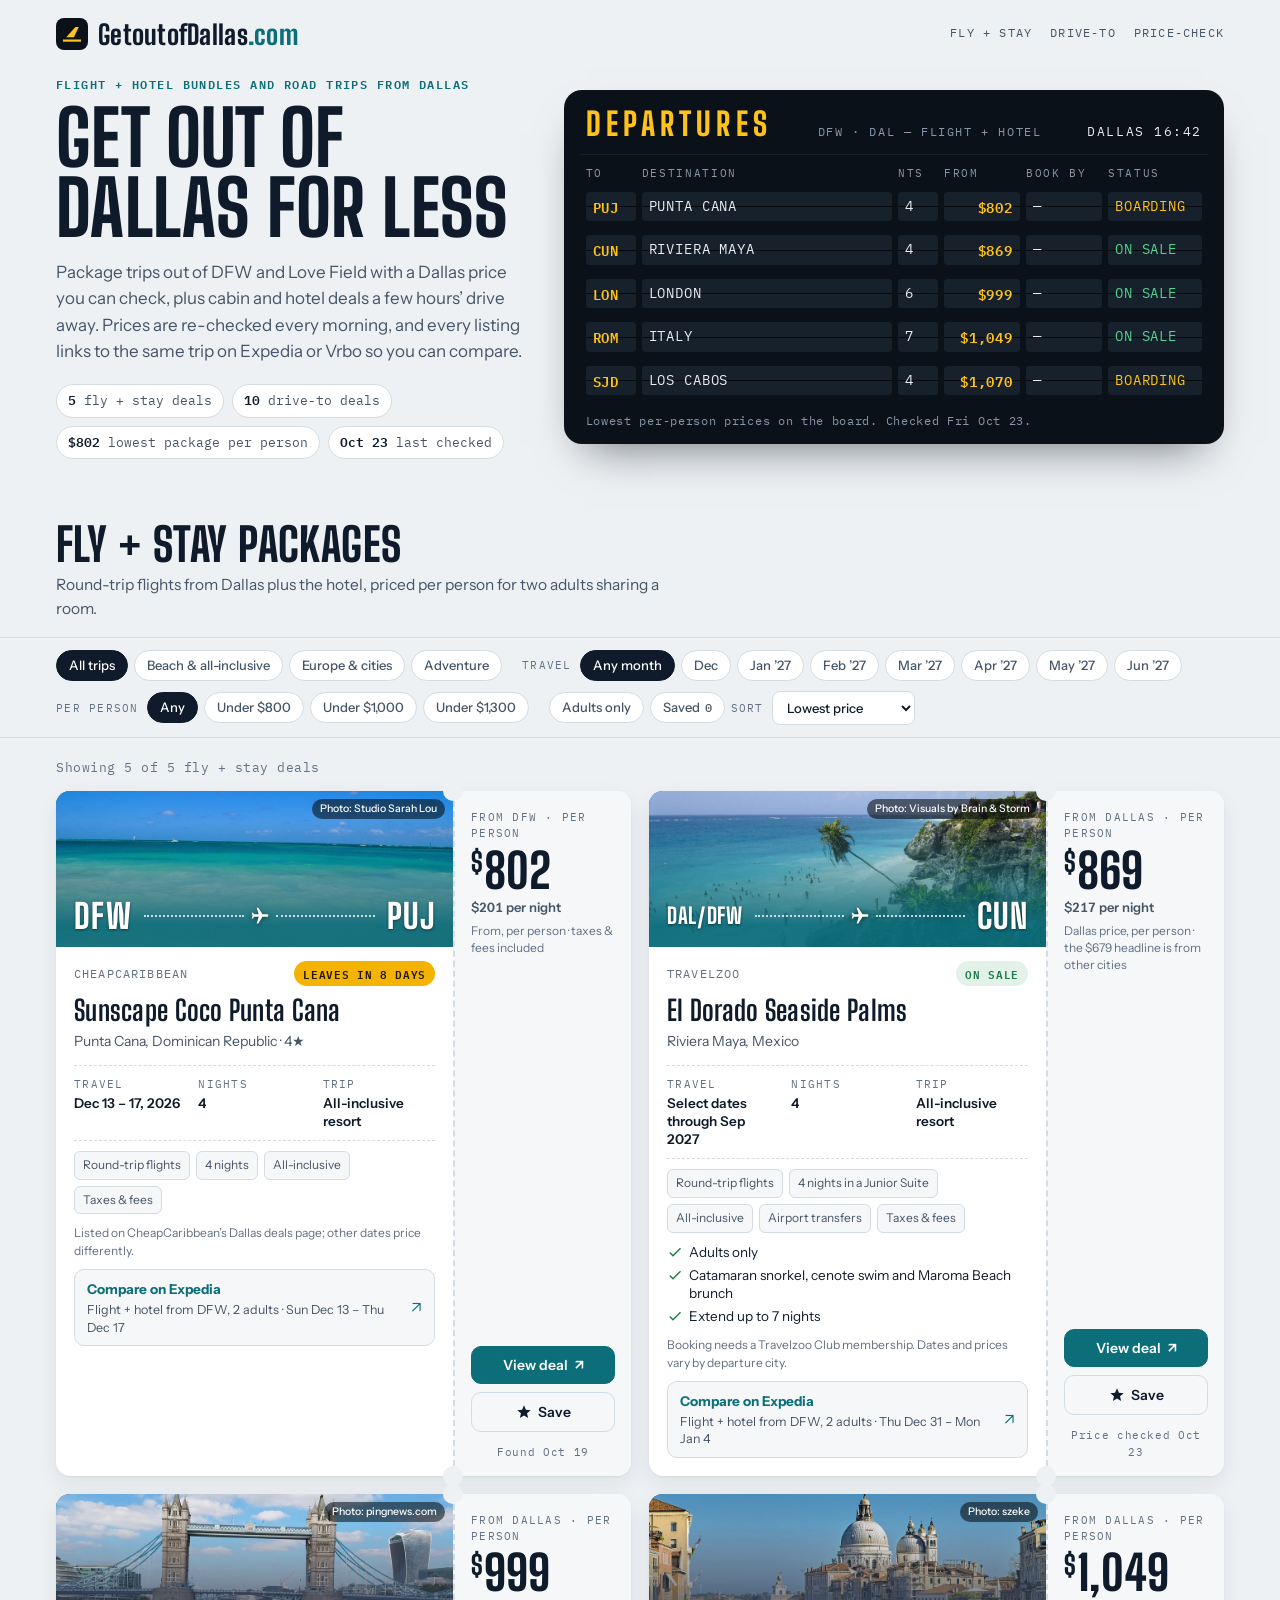
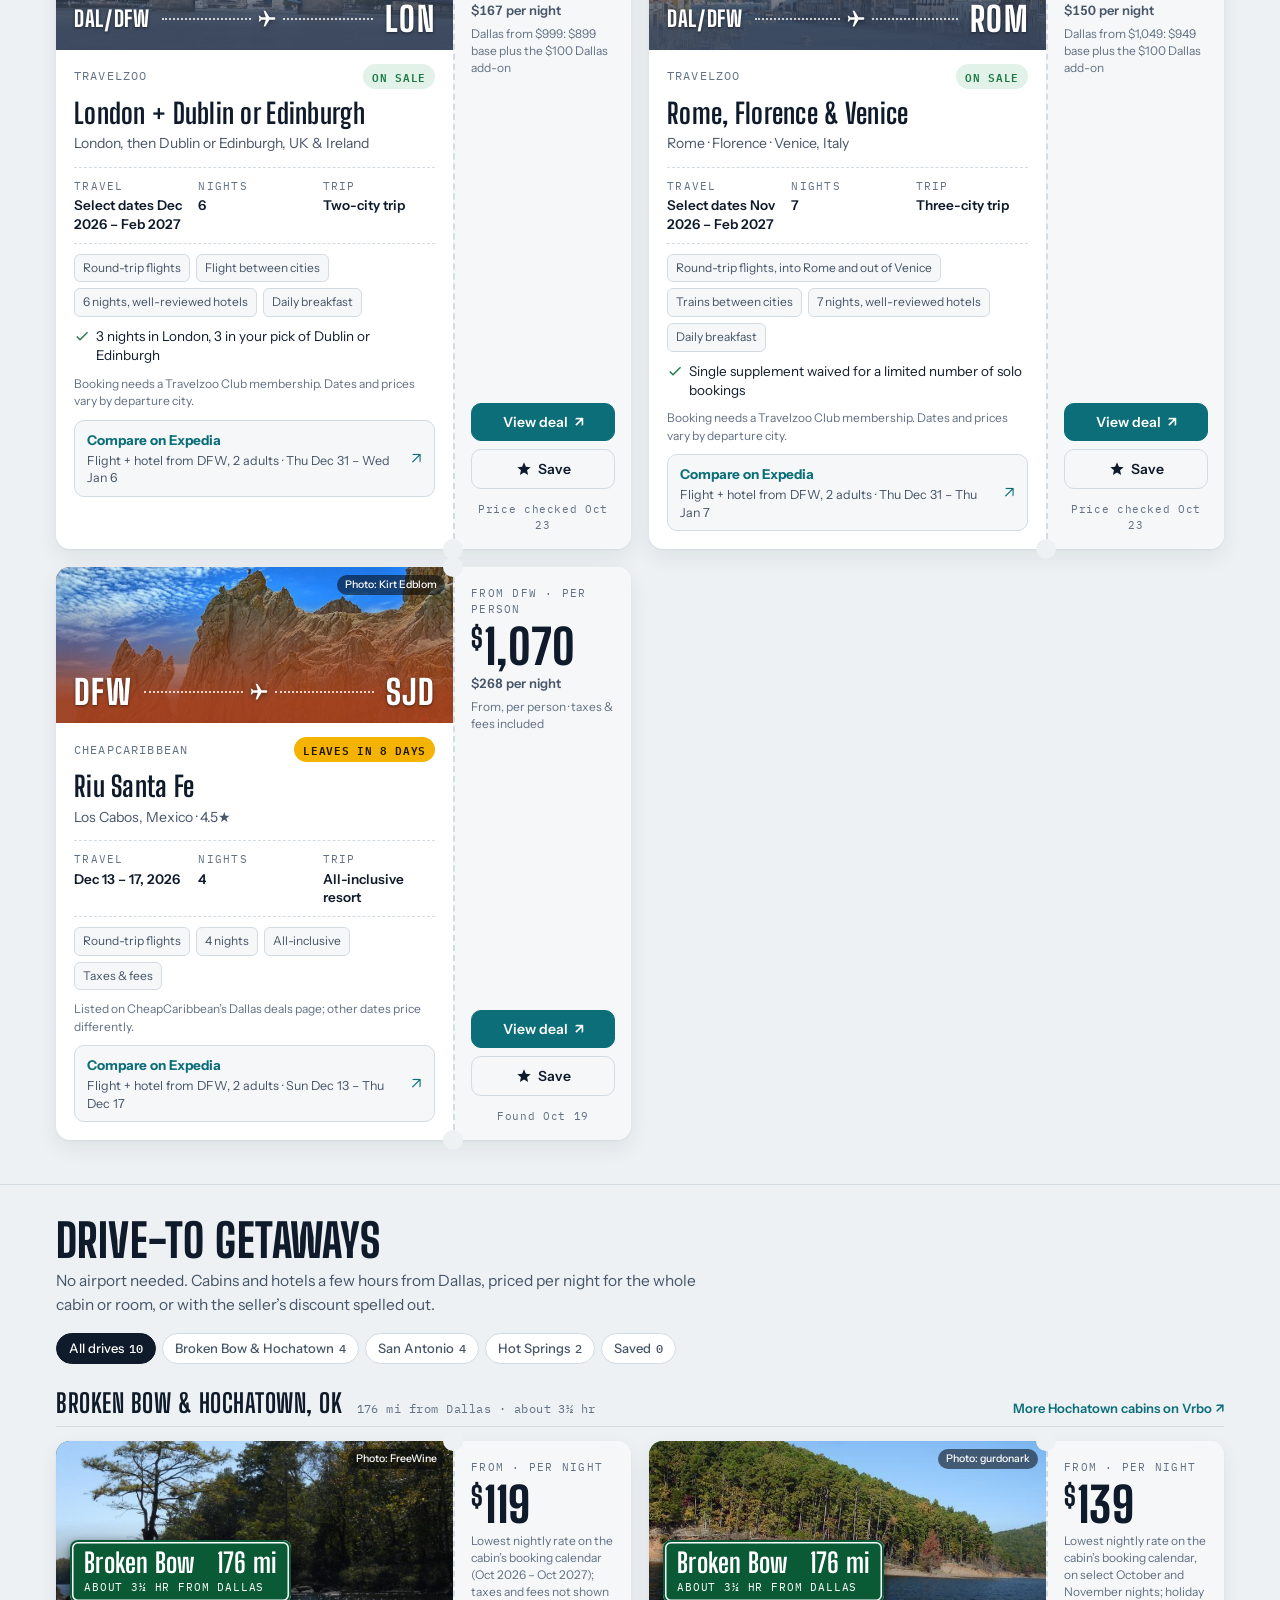
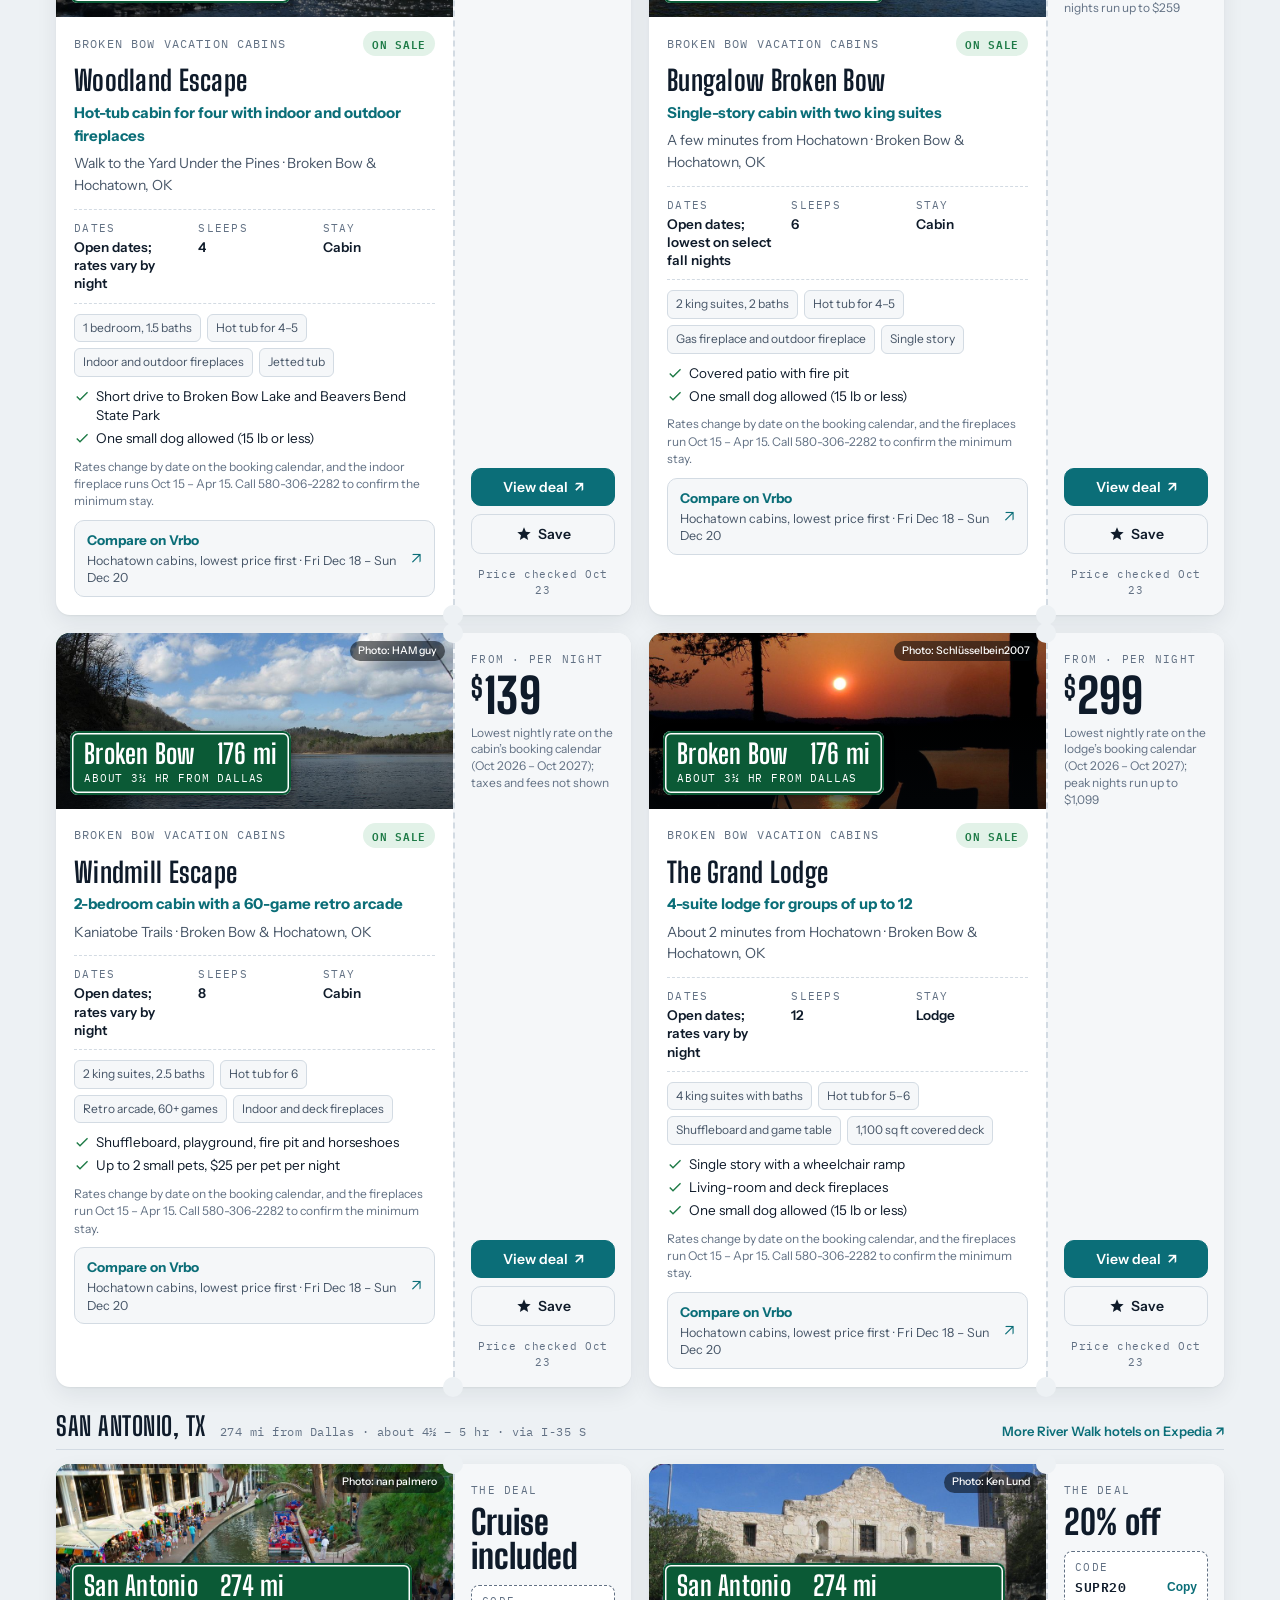
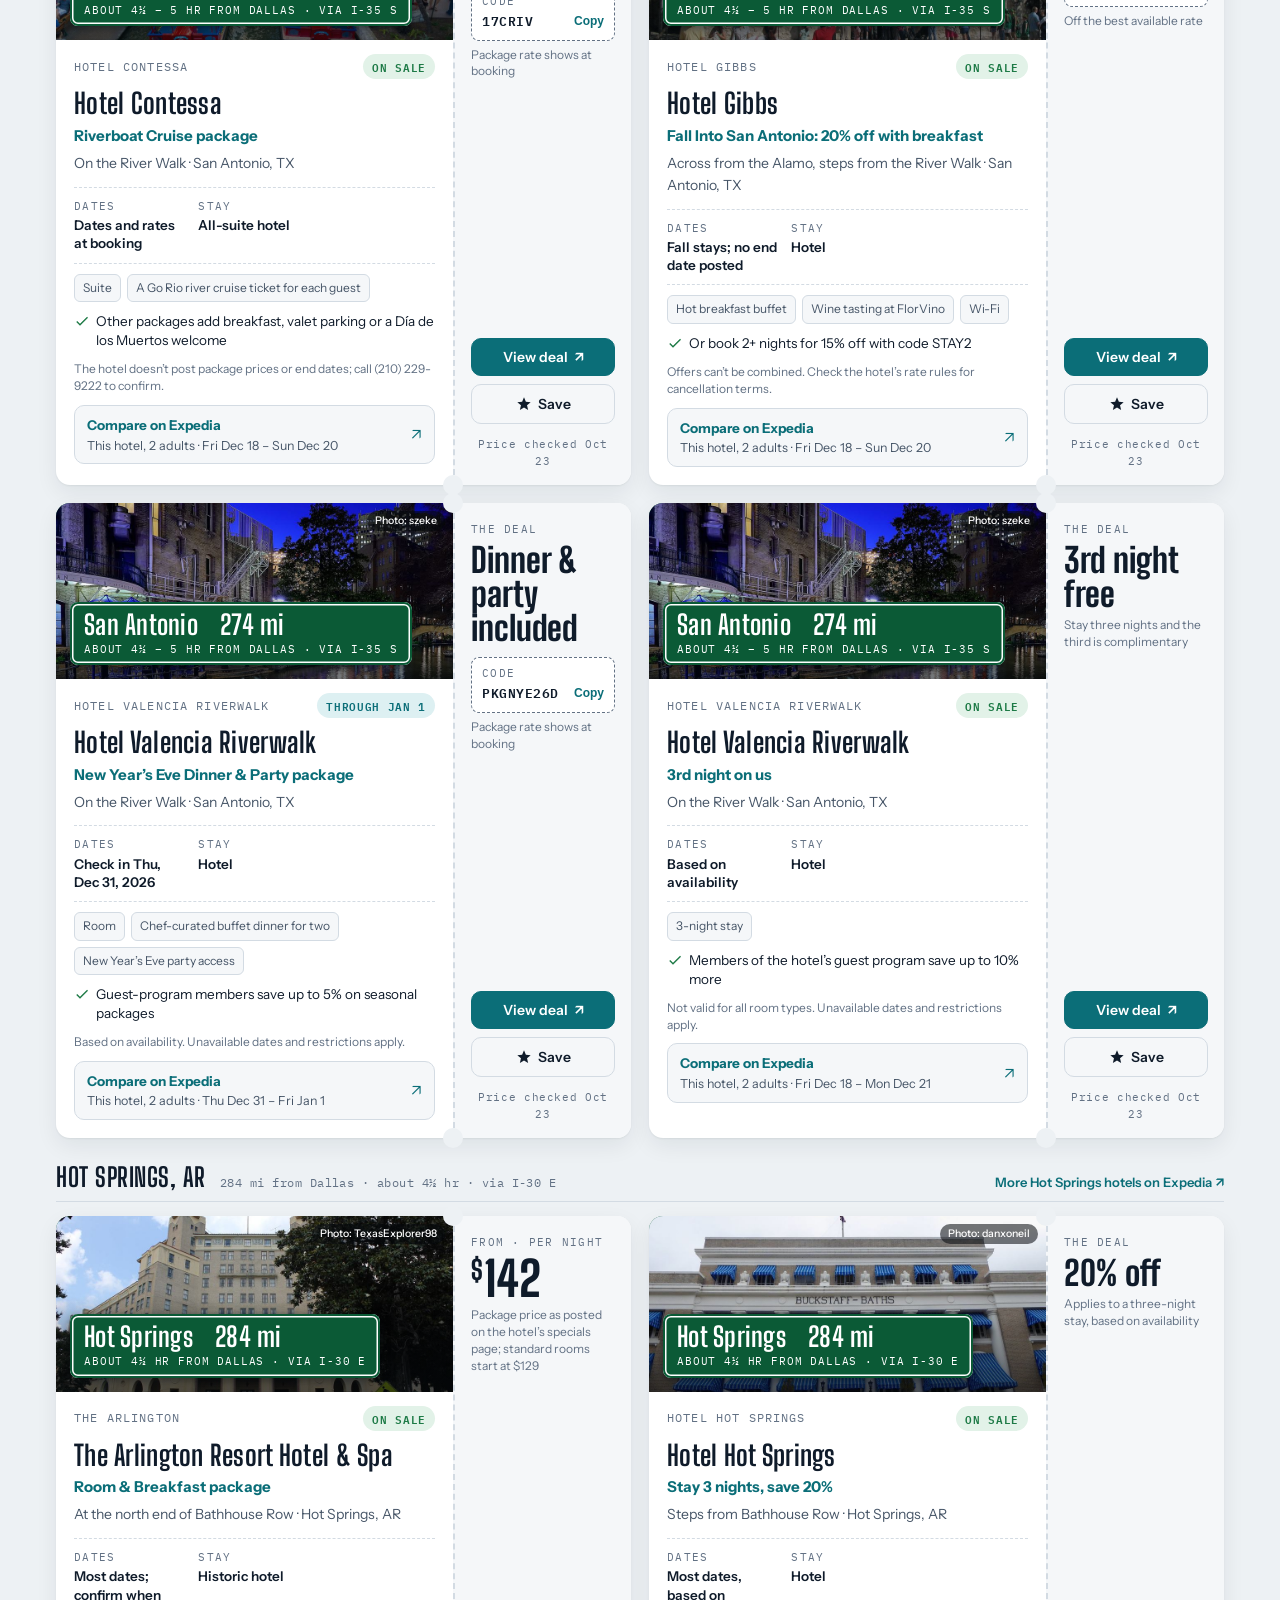
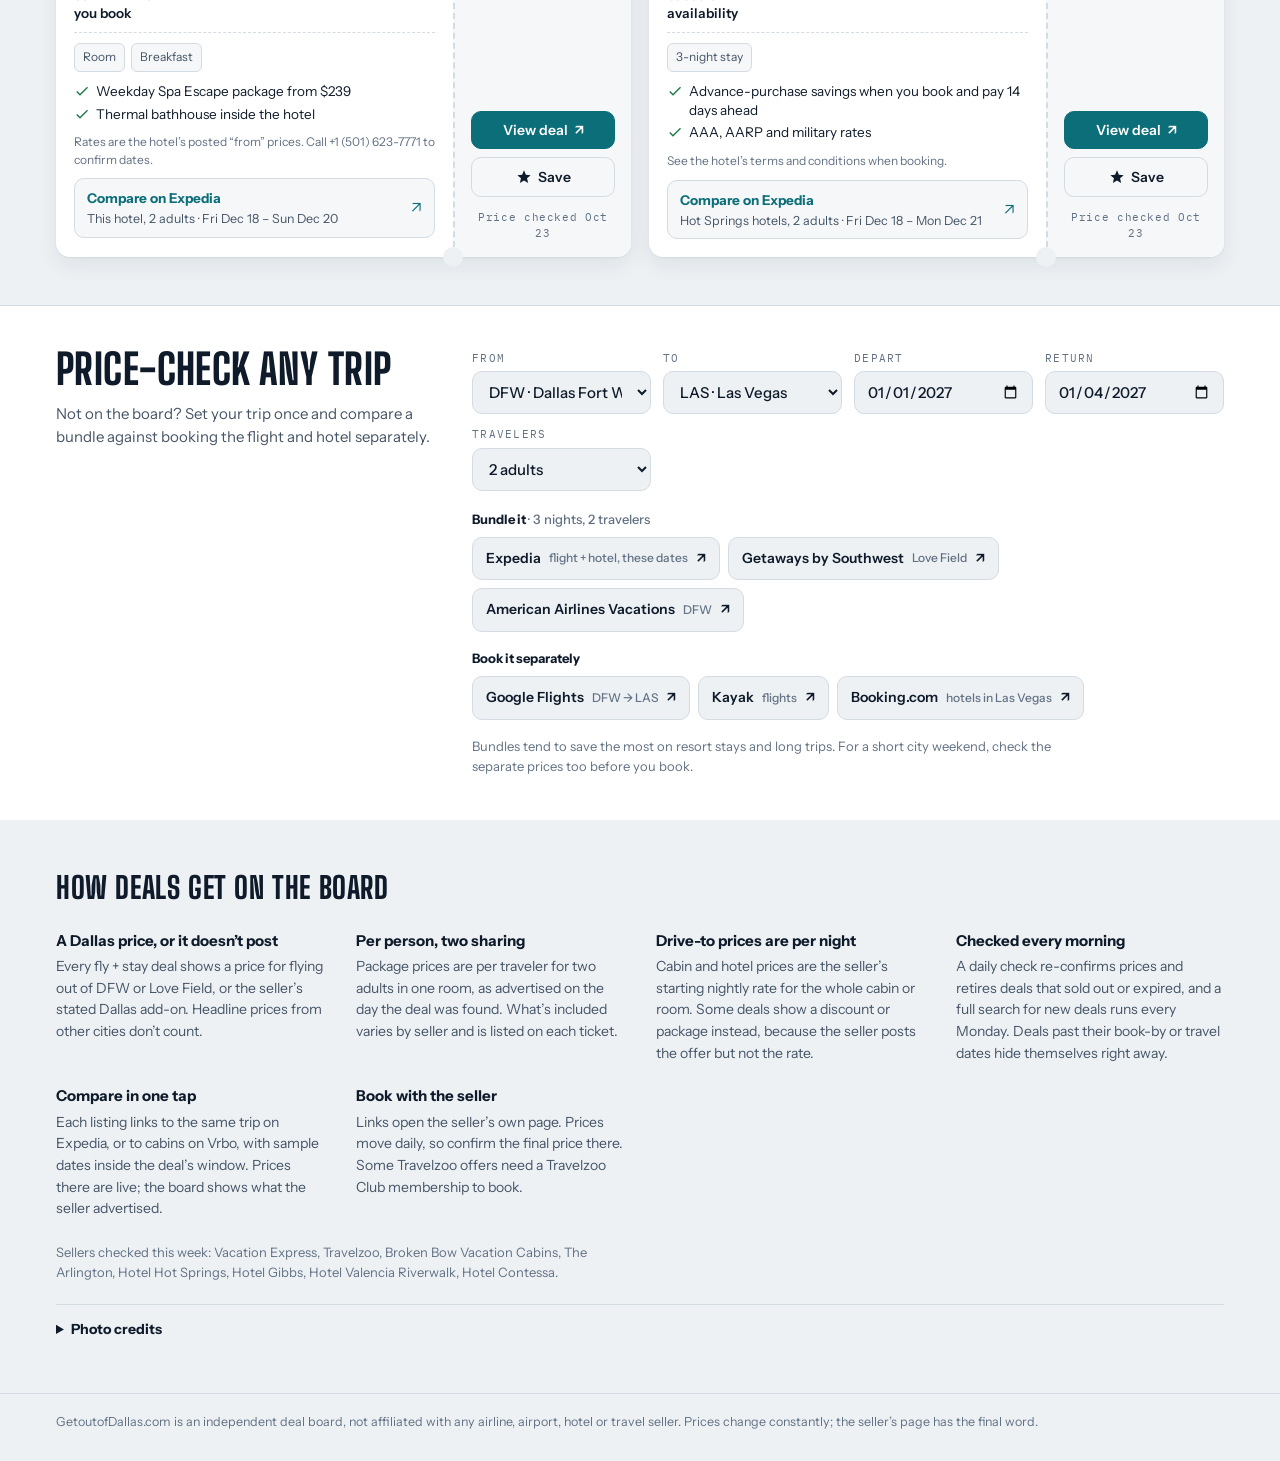
==== site/index.html @ c46dd627 "Launch GetoutofDallas.com on GitHub Pages Static version of the deal board: today's 27 fly + stay pa" ====
<!doctype html>
<html lang="en">
<head>
<meta charset="utf-8">
<meta name="viewport" content="width=device-width,initial-scale=1,viewport-fit=cover">
<title>GetoutofDallas.com · Flight + hotel deals and drive-to getaways from Dallas</title>
<link rel="canonical" href="https://getoutofdallas.com/">
<link rel="icon" href="data:image/svg+xml,%3Csvg xmlns='http://www.w3.org/2000/svg' viewBox='0 0 32 32'%3E%3Crect width='32' height='32' rx='8' fill='%230B1118'/%3E%3Cpath fill='%23FFC21A' d='M7 21.5h18v2.2H7zM10.2 19.2 19.4 9h3.4l-4.9 10.2z'/%3E%3C/svg%3E">
<meta name="theme-color" content="#0B1118">
<meta property="og:type" content="website">
<meta property="og:site_name" content="GetoutofDallas.com">
<meta property="og:title" content="GetoutofDallas.com · Get out of Dallas for less">
<meta property="og:description" content="Flight + hotel package deals from DFW and Love Field, plus drive-to cabin and hotel deals, re-checked every morning.">
<meta property="og:url" content="https://getoutofdallas.com/">
<meta property="og:image" content="https://getoutofdallas.com/photos/pc-palms-beach.jpg">
<meta name="twitter:card" content="summary_large_image">
<style>:root{color-scheme:light;box-sizing:border-box;padding-top:env(safe-area-inset-top,0px);padding-bottom:env(safe-area-inset-bottom,0px)}html{scroll-padding-top:env(safe-area-inset-top,0px)}body{margin:0;padding:0;font:14px -apple-system,BlinkMacSystemFont,sans-serif;background:#fff;color:#000}img{max-width:100%}[hidden]:not([hidden=until-found i]){display:none!important}</style>
<meta name="description" content="Flight + hotel package deals from DFW and Love Field, plus drive-to cabin and hotel deals, re-checked every morning.">
<link rel="preconnect" href="https://fonts.googleapis.com">
<link rel="preconnect" href="https://fonts.gstatic.com" crossorigin>
<link rel="stylesheet" href="https://fonts.googleapis.com/css2?family=Big+Shoulders+Display:wght@600;700;800&family=IBM+Plex+Mono:wght@400;500;600&family=Instrument+Sans:wght@400;500;600;700&display=swap">
<style>
/* Layout: a terminal concourse. A FIDS departure board opens the page, every deal is a boarding-pass ticket with a destination photo, drive-to deals ride a highway-green band, a price-check kiosk closes it. */
:root {
  --bg: #EDF1F4;
  --surface: #FFFFFF;
  --surface-2: #F5F7F9;
  --ink: #0F1B2A;
  --ink-2: #465567;
  --ink-3: #627184;
  --rule: #D3DBE3;
  --accent: #0B6E78;
  --accent-ink: #FFFFFF;
  --accent-soft: #DDF0F2;
  --amber: #F5B301;
  --amber-ink: #1F1600;
  --alert: #B42318;
  --alert-soft: #FCE9E7;
  --ok: #1D7A46;
  --ok-soft: #E2F2E8;
  --board-bg: #0B1118;
  --board-cell: #17212C;
  --board-line: #06090D;
  --board-hover: #121B25;
  --board-fg: #E8EDF2;
  --board-amber: #FFC21A;
  --board-dim: #8797A8;
  --board-red: #FF6B5C;
  --board-green: #52D48E;
  --sea-1: #0A6C7A;
  --sea-2: #0F8A97;
  --pac-1: #A5411E;
  --pac-2: #C35E2B;
  --eur-1: #3A475D;
  --eur-2: #55647D;
  --jun-1: #1E6340;
  --jun-2: #2D7B50;
  --road-1: #0B5A36;
  --road-2: #12704A;
  --band-ink: #FFFFFF;
  --scrim: rgba(4, 8, 12, .55);
  --shadow: 0 1px 2px rgba(15, 27, 42, .06), 0 8px 22px rgba(15, 27, 42, .07);
  --board-shadow: 0 22px 44px -22px rgba(5, 9, 14, .6);

  --f-display: "Big Shoulders Display", "Arial Narrow", "Roboto Condensed", Impact, sans-serif;
  --f-body: "Instrument Sans", -apple-system, BlinkMacSystemFont, "Segoe UI", Roboto, Helvetica, Arial, sans-serif;
  --f-mono: "IBM Plex Mono", ui-monospace, SFMono-Regular, Menlo, Consolas, monospace;
  --r: 14px;
}
@media (prefers-color-scheme: dark) {
  :root:not([data-theme="light"]) {
    --bg: #091018;
    --surface: #111A24;
    --surface-2: #0D151E;
    --ink: #E5EBF1;
    --ink-2: #A6B3C1;
    --ink-3: #8191A2;
    --rule: #223041;
    --accent: #4CC0CC;
    --accent-ink: #03171A;
    --accent-soft: #0F2E33;
    --amber: #FFC21A;
    --amber-ink: #1F1600;
    --alert: #FF8577;
    --alert-soft: #3A1714;
    --ok: #5CD394;
    --ok-soft: #10301F;
    --board-bg: #04080C;
    --board-cell: #0F1720;
    --board-line: #000000;
    --board-hover: #0B121A;
    --sea-1: #085D69;
    --sea-2: #0C7883;
    --pac-1: #8E3A1C;
    --pac-2: #A94F25;
    --eur-1: #313D51;
    --eur-2: #48556C;
    --jun-1: #19553A;
    --jun-2: #246945;
    --road-1: #094A2D;
    --road-2: #0F5E3E;
    --shadow: 0 1px 2px rgba(0, 0, 0, .45), 0 10px 26px rgba(0, 0, 0, .32);
    --board-shadow: 0 22px 44px -22px rgba(0, 0, 0, .9);
    color-scheme: dark;
  }
}
:root[data-theme="dark"] {
  --bg: #091018;
  --surface: #111A24;
  --surface-2: #0D151E;
  --ink: #E5EBF1;
  --ink-2: #A6B3C1;
  --ink-3: #8191A2;
  --rule: #223041;
  --accent: #4CC0CC;
  --accent-ink: #03171A;
  --accent-soft: #0F2E33;
  --amber: #FFC21A;
  --amber-ink: #1F1600;
  --alert: #FF8577;
  --alert-soft: #3A1714;
  --ok: #5CD394;
  --ok-soft: #10301F;
  --board-bg: #04080C;
  --board-cell: #0F1720;
  --board-line: #000000;
  --board-hover: #0B121A;
  --sea-1: #085D69;
  --sea-2: #0C7883;
  --pac-1: #8E3A1C;
  --pac-2: #A94F25;
  --eur-1: #313D51;
  --eur-2: #48556C;
  --jun-1: #19553A;
  --jun-2: #246945;
  --road-1: #094A2D;
  --road-2: #0F5E3E;
  --shadow: 0 1px 2px rgba(0, 0, 0, .45), 0 10px 26px rgba(0, 0, 0, .32);
  --board-shadow: 0 22px 44px -22px rgba(0, 0, 0, .9);
  color-scheme: dark;
}

*, *::before, *::after { box-sizing: border-box; }
body {
  background: var(--bg);
  color: var(--ink);
  font-family: var(--f-body);
  font-size: 15px;
  line-height: 1.55;
  -webkit-font-smoothing: antialiased;
}
body::before {
  content: "";
  position: fixed;
  inset: 0 0 auto;
  height: env(safe-area-inset-top, 0px);
  z-index: 10;
  background: var(--bg);
}
h1, h2, h3 { margin: 0; text-wrap: balance; }
p { margin: 0; }
a { color: var(--accent); }
:focus-visible { outline: 2px solid var(--accent); outline-offset: 2px; border-radius: 6px; }
.wrap {
  max-width: 1200px;
  margin-inline: auto;
  padding-left: max(16px, env(safe-area-inset-left, 0px));
  padding-right: max(16px, env(safe-area-inset-right, 0px));
}
.sr { position: absolute; width: 1px; height: 1px; padding: 0; margin: -1px; overflow: hidden; clip: rect(0, 0, 0, 0); white-space: nowrap; border: 0; }
.mono-label {
  font-family: var(--f-mono);
  font-size: 10.5px;
  letter-spacing: .12em;
  text-transform: uppercase;
  color: var(--ink-3);
}

/* ---------- Header ---------- */
.top { padding-block: 18px 4px; }
.top-in { display: flex; align-items: center; justify-content: space-between; gap: 8px 16px; flex-wrap: wrap; }
.brand { display: inline-flex; align-items: center; gap: 10px; color: var(--ink); text-decoration: none; }
.brand-mark { width: 32px; height: 32px; flex: none; }
.brand-mark .bg { fill: var(--board-bg); }
.brand-mark .fg { fill: var(--board-amber); }
.brand-name { font-family: var(--f-display); font-weight: 800; font-size: 27px; line-height: 1; letter-spacing: .01em; }
.brand-name .tld { color: var(--accent); }
.topnav { display: flex; flex-wrap: wrap; gap: 2px 18px; }
.topnav a {
  font-family: var(--f-mono);
  font-size: 12px;
  letter-spacing: .1em;
  text-transform: uppercase;
  color: var(--ink-2);
  text-decoration: none;
  padding: 6px 0;
  border-bottom: 2px solid transparent;
}
.topnav a:hover { color: var(--ink); border-bottom-color: var(--amber); }

/* ---------- Hero + board ---------- */
.hero { padding-block: 20px 30px; }
.hero-in { display: grid; grid-template-columns: minmax(0, 5fr) minmax(0, 7fr); gap: 28px 36px; align-items: center; }
.eyebrow { font-family: var(--f-mono); font-size: 12px; font-weight: 600; letter-spacing: .12em; text-transform: uppercase; color: var(--accent); }
.hero h1 {
  margin-top: 10px;
  font-family: var(--f-display);
  font-weight: 800;
  font-size: clamp(44px, 6.4vw, 76px);
  line-height: .92;
  letter-spacing: .005em;
  text-transform: uppercase;
}
.hero-lede { margin-top: 16px; font-size: 17px; color: var(--ink-2); max-width: 46ch; }
.hero-stats { margin-top: 20px; display: flex; flex-wrap: wrap; gap: 8px; }
.stat {
  font-family: var(--f-mono);
  font-size: 12.5px;
  padding: 6px 11px;
  border: 1px solid var(--rule);
  border-radius: 999px;
  background: var(--surface);
  color: var(--ink-2);
  font-variant-numeric: tabular-nums;
}
.stat b { color: var(--ink); font-weight: 600; }

.board {
  min-width: 0;
  background: var(--board-bg);
  color: var(--board-fg);
  border-radius: 18px;
  padding: 18px 16px 14px;
  box-shadow: var(--board-shadow);
  font-family: var(--f-mono);
}
.board-head {
  display: flex;
  align-items: baseline;
  justify-content: space-between;
  flex-wrap: wrap;
  gap: 6px 14px;
  padding: 0 6px 12px;
  border-bottom: 1px solid var(--board-cell);
}
.board-title { font-family: var(--f-display); font-weight: 800; font-size: 32px; line-height: 1; letter-spacing: .16em; text-transform: uppercase; color: var(--board-amber); }
.board-sub { font-size: 11.5px; letter-spacing: .14em; text-transform: uppercase; color: var(--board-dim); }
.board-clock { font-size: 13px; letter-spacing: .12em; color: var(--board-fg); font-variant-numeric: tabular-nums; }
.board-cols, .row {
  display: grid;
  grid-template-columns: 50px minmax(0, 1fr) 40px 76px 76px 94px;
  gap: 6px;
  align-items: center;
}
.board-cols { padding: 10px 6px 6px; font-size: 10.5px; letter-spacing: .16em; text-transform: uppercase; color: var(--board-dim); }
.board-rows { list-style: none; margin: 0; padding: 0; display: grid; gap: 4px; }
.row { padding: 5px 6px; border-radius: 8px; color: inherit; text-decoration: none; }
a.row:hover { background: var(--board-hover); }
a.row:focus-visible { outline-color: var(--board-amber); }
.cell {
  display: block;
  padding: 6px 7px;
  border-radius: 4px;
  background: linear-gradient(to bottom, var(--board-cell) 0 calc(50% - .5px), var(--board-line) calc(50% - .5px) calc(50% + .5px), var(--board-cell) calc(50% + .5px) 100%);
  font-size: 14px;
  line-height: 1.25;
  letter-spacing: .06em;
  text-transform: uppercase;
  font-variant-numeric: tabular-nums;
  white-space: nowrap;
}
.cell.c-dest { white-space: normal; overflow-wrap: anywhere; }
.cell.amber { color: var(--board-amber); font-weight: 600; }
.cell.c-from { text-align: right; }
.cell.dim { color: var(--board-dim); }
.st-sale { color: var(--board-green); }
.st-boarding { color: var(--board-amber); }
.st-last { color: var(--board-red); }
.board-empty { padding: 18px 6px; color: var(--board-dim); font-size: 13px; letter-spacing: .04em; }
.board-foot { padding: 12px 6px 0; font-size: 11.5px; letter-spacing: .06em; color: var(--board-dim); }

@keyframes flap {
  from { transform: scaleY(.08); opacity: .3; }
  to { transform: scaleY(1); opacity: 1; }
}
.row.flip .cell { animation: flap .45s cubic-bezier(.2, .75, .25, 1) backwards; animation-delay: calc(var(--i, 0) * 80ms + var(--j, 0) * 30ms); }
@keyframes blink { 50% { opacity: .45; } }
.cell.st-last { animation: blink 1.6s steps(2, jump-none) infinite; }

/* ---------- Deals to your inbox (sign-up card, off until an email service is connected) ---------- */
.inbox { padding-block: 0 8px; scroll-margin-top: 16px; }
.inbox-card {
  position: relative;
  display: grid;
  grid-template-columns: minmax(0, 5fr) minmax(0, 6fr);
  background: var(--surface);
  border-radius: var(--r);
  box-shadow: var(--shadow);
}
.inbox-card::before, .inbox-card::after {
  content: "";
  position: absolute;
  z-index: 2;
  left: calc(5 / 11 * 100%);
  width: 20px;
  height: 20px;
  border-radius: 50%;
  background: var(--bg);
  transform: translateX(-50%);
}
.inbox-card::before { top: -10px; }
.inbox-card::after { bottom: -10px; }
.inbox-copy { padding: 22px 26px; display: grid; align-content: center; gap: 8px; }
.inbox-copy .mono-label { color: var(--accent); }
.inbox-copy h2 { font-family: var(--f-display); font-weight: 800; font-size: clamp(30px, 3.4vw, 38px); line-height: .95; text-transform: uppercase; letter-spacing: .01em; }
.inbox-copy p:last-child { color: var(--ink-2); font-size: 14.5px; max-width: 46ch; }
.inbox-side { padding: 22px 26px; border-left: 2px dashed var(--rule); display: grid; align-content: center; gap: 12px; min-width: 0; }
.inbox-form { display: grid; gap: 12px; }
.inbox-row { display: flex; flex-wrap: wrap; gap: 8px; }
.inbox-row input {
  flex: 1 1 170px;
  min-width: 0;
  font: 500 15px var(--f-body);
  color: var(--ink);
  background: var(--bg);
  border: 1px solid var(--rule);
  border-radius: 10px;
  padding: 11px 13px;
}
.inbox-row input::placeholder { color: var(--ink-3); }
.inbox-row input[aria-invalid="true"] { border-color: var(--alert); }
.inbox-row .btn { flex: 0 0 auto; }
.inbox-wants { margin: 0; padding: 0; border: 0; min-width: 0; display: flex; flex-wrap: wrap; align-items: center; gap: 6px 18px; }
.tick { display: inline-flex; align-items: center; gap: 8px; font-size: 14px; color: var(--ink); cursor: pointer; }
.tick input { width: 17px; height: 17px; margin: 0; accent-color: var(--accent); }
.inbox-status { font-size: 13.5px; color: var(--ink-2); }
.inbox-status:empty { display: none; }
.inbox-status[data-tone="warn"] { color: var(--alert); }
.inbox-fine { font-size: 12.5px; color: var(--ink-3); }
.inbox-done { display: grid; gap: 6px; justify-items: start; }
.inbox-done-title { display: inline-flex; align-items: center; gap: 8px; font-family: var(--f-display); font-weight: 800; font-size: 24px; line-height: 1; text-transform: uppercase; letter-spacing: .02em; color: var(--ok); }
.inbox-done-title svg { width: 22px; height: 22px; fill: currentColor; flex: none; }
.inbox-done-text { font-size: 14px; color: var(--ink-2); overflow-wrap: anywhere; }
.inbox-owner { font-family: var(--f-mono); font-size: 12px; letter-spacing: .03em; color: var(--ink-3); padding-top: 10px; border-top: 1px solid var(--rule); }
.linkish { appearance: none; border: 0; background: none; padding: 2px 0; font: 500 13px var(--f-body); color: var(--accent); text-decoration: underline; text-underline-offset: 3px; cursor: pointer; }

/* ---------- Section heads ---------- */
.sec-head { display: grid; gap: 6px; padding-block: 34px 16px; }
.sec-title { font-family: var(--f-display); font-weight: 800; font-size: clamp(32px, 4.2vw, 46px); line-height: .95; text-transform: uppercase; letter-spacing: .01em; }
.sec-lede { font-size: 15.5px; color: var(--ink-2); max-width: 64ch; }

/* ---------- Filters ---------- */
.filters { position: relative; z-index: 5; background: var(--bg); border-block: 1px solid var(--rule); padding-block: 12px; }
@media (min-width: 760px) { .filters { position: sticky; top: env(safe-area-inset-top, 0px); } }
.filters-in { display: flex; flex-wrap: wrap; align-items: center; gap: 10px 20px; }
.fgroup { display: flex; flex-wrap: wrap; align-items: center; gap: 6px; }
.fgroup-label { margin-right: 2px; }
.chip {
  appearance: none;
  border: 1px solid var(--rule);
  background: var(--surface);
  color: var(--ink-2);
  font: 500 13px/1 var(--f-body);
  padding: 8px 12px;
  border-radius: 999px;
  cursor: pointer;
  transition: background-color .15s, border-color .15s, color .15s;
}
.chip:hover { border-color: var(--ink-3); color: var(--ink); }
.chip[aria-pressed="true"] { background: var(--ink); border-color: var(--ink); color: var(--surface); }
.chip .n { font-family: var(--f-mono); font-size: 11.5px; margin-left: 5px; }
.sort { display: inline-flex; align-items: center; gap: 8px; }
.sort select {
  font: 500 13px var(--f-body);
  color: var(--ink);
  background: var(--surface);
  border: 1px solid var(--rule);
  border-radius: 8px;
  padding: 7px 10px;
}

/* ---------- Deal lists ---------- */
.deals { padding-block: 0 44px; }
.list-head { display: flex; flex-wrap: wrap; align-items: center; justify-content: space-between; gap: 8px 16px; margin: 20px 0 14px; }
.count { font-family: var(--f-mono); font-size: 12.5px; letter-spacing: .04em; color: var(--ink-3); font-variant-numeric: tabular-nums; }
.tickets { display: grid; grid-template-columns: repeat(auto-fill, minmax(min(100%, 520px), 1fr)); gap: 18px; }

.ticket {
  position: relative;
  display: grid;
  grid-template-columns: minmax(0, 1fr) 178px;
  background: var(--surface);
  border-radius: var(--r);
  box-shadow: var(--shadow);
  scroll-margin-top: 150px;
}
.ticket::before, .ticket::after {
  content: "";
  position: absolute;
  z-index: 2;
  right: 178px;
  width: 20px;
  height: 20px;
  border-radius: 50%;
  background: var(--bg);
  transform: translateX(50%);
}
.ticket::before { top: -10px; }
.ticket::after { bottom: -10px; }
@keyframes flash { 0%, 45% { box-shadow: 0 0 0 3px var(--amber), var(--shadow); } 100% { box-shadow: var(--shadow); } }
.ticket.flash { animation: flash 1.8s ease-out; }

.tk-main { min-width: 0; display: flex; flex-direction: column; border-radius: var(--r) 0 0 var(--r); overflow: hidden; }
.tk-band {
  position: relative;
  isolation: isolate;
  overflow: hidden;
  min-height: 156px;
  display: flex;
  flex-direction: column;
  justify-content: flex-end;
  gap: 4px;
  padding: 40px 18px 14px;
  color: var(--band-ink);
  background: linear-gradient(105deg, var(--b1), var(--b2));
}
.tk-band::before {
  content: "";
  position: absolute;
  inset: 0;
  z-index: -1;
  background: linear-gradient(to top, var(--b1) 0%, var(--b1) 14%, transparent 80%);
  opacity: .94;
}
.tk-photo { position: absolute; inset: 0; z-index: -2; width: 100%; height: 100%; max-width: none; object-fit: cover; }
.tk-band[data-band="sea"] { --b1: var(--sea-1); --b2: var(--sea-2); }
.tk-band[data-band="pacific"] { --b1: var(--pac-1); --b2: var(--pac-2); }
.tk-band[data-band="europe"] { --b1: var(--eur-1); --b2: var(--eur-2); }
.tk-band[data-band="jungle"] { --b1: var(--jun-1); --b2: var(--jun-2); }
.tk-band[data-band="road"] { --b1: var(--road-1); --b2: var(--road-2); }
.tk-route { display: flex; align-items: center; gap: 12px; }
.tk-code { font-family: var(--f-display); font-weight: 800; font-size: 34px; line-height: 1; letter-spacing: .04em; text-shadow: 0 1px 3px var(--scrim); }
.tk-code.sm { font-size: 22px; letter-spacing: .03em; }
.tk-path { flex: 1; min-width: 28px; display: flex; align-items: center; gap: 6px; }
.tk-path::before, .tk-path::after { content: ""; flex: 1; border-top: 2px dotted currentColor; opacity: .75; }
.tk-path svg { width: 20px; height: 20px; flex: none; fill: currentColor; filter: drop-shadow(0 1px 2px var(--scrim)); }
.tk-sub { font-family: var(--f-mono); font-size: 11.5px; letter-spacing: .08em; text-transform: uppercase; text-shadow: 0 1px 2px var(--scrim); }
.tk-credit {
  position: absolute;
  top: 8px;
  right: 8px;
  max-width: calc(100% - 16px);
  padding: 3px 8px;
  border-radius: 999px;
  background: var(--scrim);
  color: var(--band-ink);
  font: 500 10.5px/1.35 var(--f-body);
  text-decoration: none;
}
a.tk-credit:hover { text-decoration: underline; }
/* Drive-to band: the photo stays clear and a highway distance sign sits on it */
.tk-band.road { min-height: 176px; align-items: flex-start; padding: 40px 14px 14px; }
.tk-band.road::before { background: linear-gradient(to top, var(--scrim) 0%, transparent 55%); opacity: 1; }
.sign {
  display: grid;
  gap: 3px;
  max-width: 100%;
  padding: 9px 14px 8px;
  border-radius: 8px;
  background: var(--road-1);
  color: var(--band-ink);
  box-shadow: inset 0 0 0 2px var(--road-1), inset 0 0 0 3.5px var(--band-ink), 0 3px 10px var(--scrim);
}
.sign-row { display: flex; flex-wrap: wrap; align-items: baseline; gap: 2px 22px; }
.sign-dest, .sign-mi { font-family: var(--f-display); font-weight: 700; font-size: 27px; line-height: 1; letter-spacing: .01em; }
.sign-mi { font-variant-numeric: tabular-nums; }
.sign-sub { font-family: var(--f-mono); font-size: 10.5px; letter-spacing: .08em; text-transform: uppercase; }

.tk-body { display: flex; flex-direction: column; gap: 10px; padding: 14px 18px 18px; }
.tk-meta { display: flex; flex-wrap: wrap; align-items: center; justify-content: space-between; gap: 6px 10px; }
.tk-provider { font-family: var(--f-mono); font-size: 11.5px; letter-spacing: .1em; text-transform: uppercase; color: var(--ink-3); }
.pill { font-family: var(--f-mono); font-size: 11px; font-weight: 600; letter-spacing: .06em; text-transform: uppercase; padding: 4px 9px; border-radius: 999px; white-space: nowrap; }
.pill-sale { background: var(--ok-soft); color: var(--ok); }
.pill-book { background: var(--accent-soft); color: var(--accent); }
.pill-boarding { background: var(--amber); color: var(--amber-ink); }
.pill-last { background: var(--alert-soft); color: var(--alert); }
.tk-title { font-family: var(--f-display); font-weight: 700; font-size: 28px; line-height: 1.02; letter-spacing: .01em; }
.tk-offer { margin-top: -4px; font-size: 15px; font-weight: 700; color: var(--accent); }
.tk-dest { margin-top: -4px; font-size: 14px; color: var(--ink-2); }
.tk-facts { display: grid; grid-template-columns: repeat(3, minmax(0, 1fr)); gap: 8px 12px; margin: 2px 0 0; padding: 10px 0; border-block: 1px dashed var(--rule); }
.tk-facts div { min-width: 0; }
.tk-facts dt { font-family: var(--f-mono); font-size: 10.5px; letter-spacing: .12em; text-transform: uppercase; color: var(--ink-3); }
.tk-facts dd { margin: 2px 0 0; font-size: 13.5px; font-weight: 600; line-height: 1.35; color: var(--ink); }
.tk-incl { list-style: none; margin: 0; padding: 0; display: flex; flex-wrap: wrap; gap: 6px; }
.tk-incl li { font-size: 12px; padding: 4px 8px; border-radius: 6px; background: var(--surface-2); border: 1px solid var(--rule); color: var(--ink-2); }
.tk-perks { list-style: none; margin: 0; padding: 0; display: grid; gap: 4px; }
.tk-perks li { display: flex; align-items: flex-start; gap: 6px; font-size: 13.5px; line-height: 1.4; }
.tk-perks svg { width: 16px; height: 16px; flex: none; margin-top: 1px; fill: var(--ok); }
.tk-caveat { font-size: 12px; line-height: 1.45; color: var(--ink-3); }
.tk-compare {
  display: grid;
  grid-template-columns: minmax(0, 1fr) auto;
  grid-template-areas: "site go" "what go";
  align-items: center;
  gap: 1px 10px;
  padding: 9px 12px;
  border: 1px solid var(--rule);
  border-radius: 10px;
  background: var(--surface-2);
  color: var(--ink);
  text-decoration: none;
}
.tk-compare:hover { border-color: var(--accent); }
.cmp-site { grid-area: site; font-size: 13.5px; font-weight: 700; color: var(--accent); }
.cmp-what { grid-area: what; font-size: 12.5px; line-height: 1.4; color: var(--ink-2); }
.cmp-go { grid-area: go; font-size: 16px; color: var(--accent); }
.area-more { margin-left: auto; font-size: 13px; font-weight: 600; text-decoration: none; }
.area-more:hover { text-decoration: underline; }

.tk-stub {
  display: flex;
  flex-direction: column;
  gap: 4px;
  padding: 18px 16px 16px;
  background: var(--surface-2);
  border-left: 2px dashed var(--rule);
  border-radius: 0 var(--r) var(--r) 0;
}
.tk-price { margin-top: 2px; font-family: var(--f-display); font-weight: 800; font-size: 48px; line-height: .95; color: var(--ink); font-variant-numeric: tabular-nums; }
.tk-price.range { font-size: 36px; }
.tk-price.offer { font-size: 34px; line-height: 1; overflow-wrap: anywhere; }
.tk-price .cur { font-size: .55em; vertical-align: .62em; margin-right: 1px; }
.tk-per { font-size: 13px; font-weight: 600; color: var(--ink-2); font-variant-numeric: tabular-nums; }
.tk-note { margin-top: 2px; font-size: 12px; line-height: 1.4; color: var(--ink-3); }
.tk-actions { margin-top: auto; padding-top: 12px; display: grid; gap: 8px; }
.tk-found { margin-top: 8px; font-family: var(--f-mono); font-size: 10.5px; letter-spacing: .06em; color: var(--ink-3); text-align: center; }
.codebtn {
  appearance: none;
  display: grid;
  grid-template-columns: minmax(0, 1fr) auto;
  grid-template-areas: "lbl lbl" "val act";
  align-items: center;
  gap: 2px 8px;
  width: 100%;
  margin-top: 8px;
  padding: 8px 10px;
  border: 1px dashed var(--ink-3);
  border-radius: 8px;
  background: var(--surface);
  color: var(--ink);
  cursor: pointer;
  text-align: left;
}
.codebtn .mono-label { grid-area: lbl; }
.code-val { grid-area: val; font-family: var(--f-mono); font-weight: 600; font-size: 13px; letter-spacing: .04em; overflow-wrap: anywhere; }
.code-act { grid-area: act; font-size: 12px; font-weight: 600; color: var(--accent); }

.btn {
  appearance: none;
  display: inline-flex;
  align-items: center;
  justify-content: center;
  gap: 6px;
  font: 600 14px/1 var(--f-body);
  padding: 11px 14px;
  border-radius: 10px;
  border: 1px solid var(--accent);
  background: var(--accent);
  color: var(--accent-ink);
  text-decoration: none;
  cursor: pointer;
  white-space: nowrap;
}
.btn:hover { filter: brightness(1.08); }
.btn:disabled { opacity: .55; cursor: default; filter: none; }
.btn-ghost { background: transparent; border-color: var(--rule); color: var(--ink); }
.btn-ghost:hover { border-color: var(--ink-3); filter: none; }
.save svg { width: 16px; height: 16px; fill: currentColor; }
.save[aria-pressed="true"] { background: var(--amber); border-color: var(--amber); color: var(--amber-ink); }

.empty {
  padding: 34px 22px;
  border: 1px dashed var(--rule);
  border-radius: var(--r);
  text-align: center;
  display: grid;
  justify-items: center;
  gap: 10px;
}
.empty h3 { font-family: var(--f-display); font-weight: 800; font-size: 26px; text-transform: uppercase; letter-spacing: .02em; }
.empty p { color: var(--ink-2); max-width: 52ch; }

/* ---------- Drive-to ---------- */
.drive { padding-block: 0 48px; border-top: 1px solid var(--rule); }
.area-group { margin-top: 26px; }
.area-head { display: flex; flex-wrap: wrap; align-items: baseline; gap: 4px 14px; margin-bottom: 14px; padding-bottom: 8px; border-bottom: 1px solid var(--rule); }
.area-name { font-family: var(--f-display); font-weight: 700; font-size: 26px; line-height: 1.05; text-transform: uppercase; letter-spacing: .02em; }
.area-meta { font-family: var(--f-mono); font-size: 12px; letter-spacing: .04em; color: var(--ink-3); }

/* ---------- Price-check kiosk ---------- */
.kiosk { padding-block: 44px; background: var(--surface); border-top: 1px solid var(--rule); }
.kiosk-grid { display: grid; grid-template-columns: minmax(0, 4fr) minmax(0, 8fr); gap: 24px 40px; }
.kiosk h2 { font-family: var(--f-display); font-weight: 800; font-size: 42px; line-height: .95; text-transform: uppercase; letter-spacing: .01em; }
.kiosk-copy p { margin-top: 12px; color: var(--ink-2); max-width: 42ch; }
.kform { display: grid; grid-template-columns: repeat(auto-fit, minmax(min(100%, 150px), 1fr)); gap: 12px; }
.field { display: grid; gap: 5px; min-width: 0; }
.field input, .field select {
  width: 100%;
  min-width: 0;
  font: 500 15px var(--f-body);
  color: var(--ink);
  background: var(--bg);
  border: 1px solid var(--rule);
  border-radius: 10px;
  padding: 10px 12px;
}
.kiosk-msg { margin-top: 12px; font-size: 13.5px; color: var(--alert); }
.kiosk-msg:empty { display: none; }
.kout { margin-top: 18px; display: grid; gap: 16px; }
.kgroup h3 { font-size: 13px; font-weight: 700; margin-bottom: 8px; }
.kgroup h3 span { font-weight: 500; color: var(--ink-3); }
.klinks { display: flex; flex-wrap: wrap; gap: 8px; }
.klink {
  display: inline-flex;
  align-items: center;
  gap: 8px;
  padding: 10px 13px;
  border: 1px solid var(--rule);
  border-radius: 10px;
  background: var(--bg);
  color: var(--ink);
  text-decoration: none;
  font-size: 14px;
  font-weight: 600;
}
.klink:hover { border-color: var(--accent); color: var(--accent); }
.klink small { font-weight: 500; font-size: 12px; color: var(--ink-3); }
.kiosk-tip { font-size: 13px; color: var(--ink-3); max-width: 70ch; }

/* ---------- Fine print ---------- */
.fine { padding-block: 44px 52px; }
.fine h2 { font-family: var(--f-display); font-weight: 800; font-size: 30px; text-transform: uppercase; letter-spacing: .02em; }
.fine-grid { margin-top: 18px; display: grid; grid-template-columns: repeat(auto-fit, minmax(min(100%, 250px), 1fr)); gap: 20px 32px; }
.fine h3 { font-size: 15px; font-weight: 700; }
.fine p { margin-top: 4px; font-size: 14px; color: var(--ink-2); max-width: 62ch; }
.fine .sources { margin-top: 22px; font-size: 13px; color: var(--ink-3); }
.credits { margin-top: 22px; padding-top: 14px; border-top: 1px solid var(--rule); }
.credits summary { cursor: pointer; font-size: 14px; font-weight: 700; color: var(--ink); }
.credits ul { margin: 12px 0 0; padding-left: 18px; columns: 2 340px; column-gap: 32px; font-size: 12.5px; line-height: 1.5; color: var(--ink-3); }
.credits li { break-inside: avoid; margin-bottom: 4px; }
footer.foot { border-top: 1px solid var(--rule); padding-block: 18px 30px; font-size: 12.5px; color: var(--ink-3); }

/* ---------- Responsive ---------- */
@media (max-width: 980px) {
  .hero-in { grid-template-columns: 1fr; }
  .kiosk-grid { grid-template-columns: 1fr; }
}
@media (max-width: 760px) {
  .inbox-card { grid-template-columns: 1fr; }
  .inbox-card::before, .inbox-card::after { display: none; }
  .inbox-copy { padding: 20px 18px 16px; }
  .inbox-side { padding: 16px 18px 20px; border-left: 0; border-top: 2px dashed var(--rule); }
}
@media (max-width: 380px) {
  .inbox-row .btn { flex-grow: 1; }
}
@media (max-width: 640px) {
  .board { padding: 14px 10px 12px; }
  .board-title { font-size: 26px; }
  .board-cols, .row { grid-template-columns: 44px minmax(0, 1fr) 70px 86px; gap: 5px; }
  .c-nts, .c-book { display: none; }
  .cell { font-size: 13px; padding: 6px 6px; }
}
@media (max-width: 600px) {
  .ticket { grid-template-columns: 1fr; }
  .ticket::before, .ticket::after { display: none; }
  .tk-main { border-radius: var(--r) var(--r) 0 0; }
  .tk-band { min-height: 148px; }
  .tk-stub {
    display: grid;
    grid-template-columns: minmax(0, 1fr) auto;
    grid-template-areas: "label actions" "price actions" "per actions" "code code" "note note" "found found";
    align-items: center;
    gap: 2px 14px;
    border-left: 0;
    border-top: 2px dashed var(--rule);
    border-radius: 0 0 var(--r) var(--r);
  }
  .tk-stub > .mono-label { grid-area: label; }
  .tk-price { grid-area: price; }
  .tk-per { grid-area: per; }
  .codebtn { grid-area: code; }
  .tk-note { grid-area: note; margin-top: 8px; }
  .tk-actions { grid-area: actions; margin-top: 0; padding-top: 0; }
  .tk-found { grid-area: found; text-align: left; margin-top: 4px; }
  .tk-facts { grid-template-columns: repeat(2, minmax(0, 1fr)); }
  .tk-facts div:first-child { grid-column: 1 / -1; }
  .tk-code { font-size: 30px; }
  .tk-code.sm { font-size: 20px; }
}
@media (prefers-reduced-motion: reduce) {
  .row.flip .cell, .cell.st-last, .ticket.flash { animation: none; }
  .chip { transition: none; }
}
</style>

</head>
<body>
<header class="top">
  <div class="wrap top-in">
    <a class="brand" href="#top">
      <svg class="brand-mark" viewBox="0 0 32 32" aria-hidden="true"><rect class="bg" width="32" height="32" rx="8"></rect><path class="fg" d="M7 21.5h18v2.2H7z"></path><path class="fg" d="M10.2 19.2 19.4 9h3.4l-4.9 10.2z"></path></svg>
      <span class="brand-name">GetoutofDallas<span class="tld">.com</span></span>
    </a>
    <nav class="topnav" aria-label="Sections">
      <a href="#deals">Fly + stay</a>
      <a href="#drive">Drive-to</a>
      <a href="#kiosk">Price-check</a>
    </nav>
  </div>
</header>

<main id="top">
  <section class="hero">
    <div class="wrap hero-in">
      <div class="hero-copy">
        <p class="eyebrow">Flight + hotel bundles and road trips from Dallas</p>
        <h1>Get out of Dallas for less</h1>
        <p class="hero-lede">Package trips out of DFW and Love Field with a Dallas price you can check, plus cabin and hotel deals a few hours’ drive away. Prices are re-checked every morning, and every listing links to the same trip on Expedia or Vrbo so you can compare.</p>
        <div class="hero-stats" id="heroStats" aria-live="polite"><span class="stat">Loading this week’s departures…</span></div>
      </div>

      <section class="board" aria-labelledby="boardTitle">
        <div class="board-head">
          <h2 class="board-title" id="boardTitle">Departures</h2>
          <span class="board-sub">DFW · DAL — flight + hotel</span>
          <span class="board-clock" id="clock">DALLAS --:--</span>
        </div>
        <div class="board-cols" aria-hidden="true">
          <span>To</span><span>Destination</span><span class="c-nts">Nts</span><span>From</span><span class="c-book">Book by</span><span>Status</span>
        </div>
        <ol class="board-rows" id="boardRows">
          <li><div class="row"><span class="cell dim">···</span><span class="cell c-dest dim">Loading</span><span class="cell c-nts dim">·</span><span class="cell c-from dim">···</span><span class="cell c-book dim">···</span><span class="cell dim">···</span></div></li>
          <li><div class="row"><span class="cell dim">···</span><span class="cell c-dest dim">···</span><span class="cell c-nts dim">·</span><span class="cell c-from dim">···</span><span class="cell c-book dim">···</span><span class="cell dim">···</span></div></li>
          <li><div class="row"><span class="cell dim">···</span><span class="cell c-dest dim">···</span><span class="cell c-nts dim">·</span><span class="cell c-from dim">···</span><span class="cell c-book dim">···</span><span class="cell dim">···</span></div></li>
          <li><div class="row"><span class="cell dim">···</span><span class="cell c-dest dim">···</span><span class="cell c-nts dim">·</span><span class="cell c-from dim">···</span><span class="cell c-book dim">···</span><span class="cell dim">···</span></div></li>
        </ol>
        <p class="board-foot" id="boardFoot">Lowest per-person prices on the board. Select a row to see the deal.</p>
      </section>
    </div>
  </section>

  <section class="deals" id="deals" aria-labelledby="dealsTitle">
    <div class="wrap sec-head">
      <h2 class="sec-title" id="dealsTitle">Fly + stay packages</h2>
      <p class="sec-lede">Round-trip flights from Dallas plus the hotel, priced per person for two adults sharing a room.</p>
    </div>
    <div class="filters" id="filters">
      <div class="wrap filters-in">
        <div class="fgroup" role="group" aria-label="Trip type">
          <button class="chip" type="button" data-f="type" data-v="all" aria-pressed="true">All trips</button>
          <button class="chip" type="button" data-f="type" data-v="beach" aria-pressed="false">Beach &amp; all-inclusive</button>
          <button class="chip" type="button" data-f="type" data-v="city" aria-pressed="false">Europe &amp; cities</button>
          <button class="chip" type="button" data-f="type" data-v="adventure" aria-pressed="false">Adventure</button>
        </div>
        <div class="fgroup" role="group" aria-label="Travel month" id="monthChips"></div>
        <div class="fgroup" role="group" aria-label="Budget per person">
          <span class="mono-label fgroup-label">Per person</span>
          <button class="chip" type="button" data-f="budget" data-v="any" aria-pressed="true">Any</button>
          <button class="chip" type="button" data-f="budget" data-v="800" aria-pressed="false">Under $800</button>
          <button class="chip" type="button" data-f="budget" data-v="1000" aria-pressed="false">Under $1,000</button>
          <button class="chip" type="button" data-f="budget" data-v="1300" aria-pressed="false">Under $1,300</button>
        </div>
        <div class="fgroup">
          <button class="chip" type="button" data-toggle="adults" aria-pressed="false">Adults only</button>
          <button class="chip" type="button" data-toggle="saved" aria-pressed="false">Saved<span class="n" id="savedCount">0</span></button>
          <label class="sort" for="sort"><span class="mono-label">Sort</span>
            <select id="sort">
              <option value="price">Lowest price</option>
              <option value="night">Lowest per night</option>
              <option value="soon">Soonest trip</option>
              <option value="bookby">Book-by date</option>
            </select>
          </label>
        </div>
      </div>
    </div>

    <div class="wrap">
      <div class="list-head">
        <p class="count" id="count"></p>
      </div>
      <div class="tickets" id="tickets"></div>
      <div class="empty" id="empty">
        <h3>Loading this week’s departures</h3>
        <p>This week’s deals appear here in a moment.</p>
      </div>
    </div>
  </section>

  <section class="drive" id="drive" aria-labelledby="driveTitle">
    <div class="wrap">
      <div class="sec-head">
        <h2 class="sec-title" id="driveTitle">Drive-to getaways</h2>
        <p class="sec-lede">No airport needed. Cabins and hotels a few hours from Dallas, priced per night for the whole cabin or room, or with the seller’s discount spelled out.</p>
      </div>
      <div class="fgroup" role="group" aria-label="Drive-to destination" id="areaChips"></div>
      <div id="driveGroups"></div>
      <div class="empty" id="driveEmpty" hidden></div>
    </div>
  </section>

  <section class="kiosk" id="kiosk" aria-labelledby="kioskTitle">
    <div class="wrap kiosk-grid">
      <div class="kiosk-copy">
        <h2 id="kioskTitle">Price-check any trip</h2>
        <p>Not on the board? Set your trip once and compare a bundle against booking the flight and hotel separately.</p>
      </div>
      <div>
        <form class="kform" id="kform">
          <div class="field">
            <label class="mono-label" for="kFrom">From</label>
            <select id="kFrom">
              <option value="DFW">DFW · Dallas Fort Worth</option>
              <option value="DAL">DAL · Love Field</option>
            </select>
          </div>
          <div class="field">
            <label class="mono-label" for="kTo">To</label>
            <select id="kTo"></select>
          </div>
          <div class="field" id="kOtherWrap" hidden>
            <label class="mono-label" for="kOther">Airport code</label>
            <input id="kOther" type="text" maxlength="3" autocomplete="off" placeholder="e.g. AUS" spellcheck="false">
          </div>
          <div class="field">
            <label class="mono-label" for="kDep">Depart</label>
            <input id="kDep" type="date">
          </div>
          <div class="field">
            <label class="mono-label" for="kRet">Return</label>
            <input id="kRet" type="date">
          </div>
          <div class="field">
            <label class="mono-label" for="kPax">Travelers</label>
            <select id="kPax">
              <option value="1">1 adult</option>
              <option value="2" selected>2 adults</option>
              <option value="3">3 adults</option>
              <option value="4">4 adults</option>
              <option value="5">5 adults</option>
              <option value="6">6 adults</option>
            </select>
          </div>
        </form>
        <p class="kiosk-msg" id="kMsg" role="alert"></p>
        <div class="kout" id="kOut">
          <div class="kgroup">
            <h3>Bundle it <span id="kNights"></span></h3>
            <div class="klinks" id="kBundle"></div>
          </div>
          <div class="kgroup">
            <h3>Book it separately</h3>
            <div class="klinks" id="kSplit"></div>
          </div>
          <p class="kiosk-tip">Bundles tend to save the most on resort stays and long trips. For a short city weekend, check the separate prices too before you book.</p>
        </div>
      </div>
    </div>
  </section>

  <section class="fine" aria-labelledby="fineTitle">
    <div class="wrap">
      <h2 id="fineTitle">How deals get on the board</h2>
      <div class="fine-grid">
        <div>
          <h3>A Dallas price, or it doesn’t post</h3>
          <p>Every fly + stay deal shows a price for flying out of DFW or Love Field, or the seller’s stated Dallas add-on. Headline prices from other cities don’t count.</p>
        </div>
        <div>
          <h3>Per person, two sharing</h3>
          <p>Package prices are per traveler for two adults in one room, as advertised on the day the deal was found. What’s included varies by seller and is listed on each ticket.</p>
        </div>
        <div>
          <h3>Drive-to prices are per night</h3>
          <p>Cabin and hotel prices are the seller’s starting nightly rate for the whole cabin or room. Some deals show a discount or package instead, because the seller posts the offer but not the rate.</p>
        </div>
        <div>
          <h3>Checked every morning</h3>
          <p>A daily check re-confirms prices and retires deals that sold out or expired, and a full search for new deals runs every Monday. Deals past their book-by or travel dates hide themselves right away.</p>
        </div>
        <div>
          <h3>Compare in one tap</h3>
          <p>Each listing links to the same trip on Expedia, or to cabins on Vrbo, with sample dates inside the deal’s window. Prices there are live; the board shows what the seller advertised.</p>
        </div>
        <div>
          <h3>Book with the seller</h3>
          <p>Links open the seller’s own page. Prices move daily, so confirm the final price there. Some Travelzoo offers need a Travelzoo Club membership to book.</p>
        </div>
      </div>
      <p class="sources" id="sources"></p>
      <details class="credits">
        <summary>Photo credits</summary>
        <p>Photos come from photographers on Flickr under Creative Commons licenses or the public domain, cropped and resized for this page. They show the destination, not the specific hotel, resort or cabin, unless the photo names the building.</p>
        <ul id="creditList"></ul>
      </details>
    </div>
  </section>
</main>

<footer class="foot">
  <div class="wrap">GetoutofDallas.com is an independent deal board, not affiliated with any airline, airport, hotel or travel seller. Prices change constantly; the seller’s page has the final word.</div>
</footer>

<script>
(() => {
  'use strict';

  // ---------- small helpers ----------
  const $ = (s, el = document) => el.querySelector(s);
  const REDUCE = (() => { try { return window.matchMedia('(prefers-reduced-motion: reduce)').matches; } catch (e) { return false; } })();
  const has = (o, k) => Object.prototype.hasOwnProperty.call(o, k);

  function h(tag, attrs, ...kids) {
    const el = document.createElement(tag);
    if (attrs) {
      for (const [k, v] of Object.entries(attrs)) {
        if (v == null || v === false) continue;
        if (k === 'class') el.className = v;
        else if (k === 'text') el.textContent = v;
        else if (k.startsWith('on') && typeof v === 'function') el.addEventListener(k.slice(2), v);
        else el.setAttribute(k, v === true ? '' : String(v));
      }
    }
    for (const kid of kids.flat()) {
      if (kid == null || kid === false) continue;
      el.append(kid.nodeType ? kid : document.createTextNode(String(kid)));
    }
    return el;
  }
  const SVGNS = 'http://www.w3.org/2000/svg';
  function icon(d, rotate) {
    const s = document.createElementNS(SVGNS, 'svg');
    s.setAttribute('viewBox', '0 0 24 24');
    s.setAttribute('aria-hidden', 'true');
    const p = document.createElementNS(SVGNS, 'path');
    p.setAttribute('d', d);
    if (rotate) p.setAttribute('transform', 'rotate(' + rotate + ' 12 12)');
    s.append(p);
    return s;
  }
  const P_PLANE = 'M21 16v-2l-8-5V3.5c0-.83-.67-1.5-1.5-1.5S10 2.67 10 3.5V9l-8 5v2l8-2.5V19l-2 1.5V22l3.5-1 3.5 1v-1.5L13 19v-5.5l8 2.5z';
  const P_CAR = 'M18.92 6.01C18.72 5.42 18.16 5 17.5 5h-11c-.66 0-1.21.42-1.42 1.01L3 12v8c0 .55.45 1 1 1h1c.55 0 1-.45 1-1v-1h12v1c0 .55.45 1 1 1h1c.55 0 1-.45 1-1v-8l-2.08-5.99zM6.5 16c-.83 0-1.5-.67-1.5-1.5S5.67 13 6.5 13s1.5.67 1.5 1.5S7.33 16 6.5 16zm11 0c-.83 0-1.5-.67-1.5-1.5s.67-1.5 1.5-1.5 1.5.67 1.5 1.5-.67 1.5-1.5 1.5zM5 11l1.5-4.5h11L19 11H5z';
  const P_STAR = 'M12 17.27 18.18 21l-1.64-7.03L22 9.24l-7.19-.61L12 2 9.19 8.63 2 9.24l5.46 4.73L5.82 21z';
  const P_CHECK = 'M9 16.17 4.83 12l-1.42 1.41L9 19 21 7l-1.41-1.41z';

  // ---------- dates (Dallas time, so cut-offs match the departure city) ----------
  const pad = n => String(n).padStart(2, '0');
  const ymd = d => d.getFullYear() + '-' + pad(d.getMonth() + 1) + '-' + pad(d.getDate());
  const isYMD = s => typeof s === 'string' && /^\d{4}-\d{2}-\d{2}$/.test(s);
  function dallasToday() {
    try {
      const s = new Intl.DateTimeFormat('en-CA', { timeZone: 'America/Chicago', year: 'numeric', month: '2-digit', day: '2-digit' }).format(new Date());
      if (isYMD(s)) return s;
    } catch (e) { /* fall through */ }
    return ymd(new Date());
  }
  const TODAY = dallasToday();
  function toDate(s) { if (!isYMD(s)) return null; const [y, m, d] = s.split('-').map(Number); return new Date(y, m - 1, d); }
  function daysBetween(a, b) { const A = toDate(a), B = toDate(b); return A && B ? Math.round((B - A) / 864e5) : null; }
  function addDays(s, n) { const d = toDate(s); d.setDate(d.getDate() + n); return ymd(d); }
  const MON = ['Jan', 'Feb', 'Mar', 'Apr', 'May', 'Jun', 'Jul', 'Aug', 'Sep', 'Oct', 'Nov', 'Dec'];
  const DOW = ['Sun', 'Mon', 'Tue', 'Wed', 'Thu', 'Fri', 'Sat'];
  const fmtMD = s => { const d = toDate(s); return d ? MON[d.getMonth()] + ' ' + d.getDate() : ''; };
  const fmtDMD = s => { const d = toDate(s); return d ? DOW[d.getDay()] + ' ' + MON[d.getMonth()] + ' ' + d.getDate() : ''; };
  const money = n => '$' + Math.round(n).toLocaleString('en-US');

  function tickClock() {
    let t = '--:--';
    try { t = new Intl.DateTimeFormat('en-US', { timeZone: 'America/Chicago', hour: '2-digit', minute: '2-digit', hour12: false }).format(new Date()); } catch (e) { /* keep placeholder */ }
    $('#clock').textContent = 'DALLAS ' + t;
  }

  // ---------- photos: licensed destination shots published with this page ----------
  // slug: [alt, place, photographer, license, license URL, source page, original title]
  const PHOTOS = {"pc-palm-lounger":["Palm tree and lounge chair on a white-sand beach in Punta Cana","Punta Cana, Dominican Republic","Studio Sarah Lou","CC BY 2.0","https://creativecommons.org/licenses/by/2.0/","https://www.flickr.com/photos/86665756@N00/4528615738","Punta Cana - Beach"],"pc-turquoise":["Clear turquoise water on a Punta Cana beach","Punta Cana, Dominican Republic","Studio Sarah Lou","CC BY 2.0","https://creativecommons.org/licenses/by/2.0/","https://www.flickr.com/photos/86665756@N00/4528607600","Punta Cana - Beach"],"pc-palms-beach":["Palm-lined beach in Punta Cana","Punta Cana, Dominican Republic","bgvjpe","CC BY 2.0","https://creativecommons.org/licenses/by/2.0/","https://www.flickr.com/photos/17681567@N03/1877274958","punta cana beach 02"],"pc-sunset-palapas":["Sunset over palms and thatched umbrellas at Bávaro, Punta Cana","Bávaro, Punta Cana","Mustang Joe","CC0 1.0","https://creativecommons.org/publicdomain/zero/1.0/","https://www.flickr.com/photos/63234672@N04/14702746147","Caribbean Sunset, Bavaro, Dominican Republic"],"cancun-surf":["Waves rolling onto a Cancun beach","Cancun, Mexico","ricardodiaz11","CC BY 2.0","https://creativecommons.org/licenses/by/2.0/","https://www.flickr.com/photos/41652235@N00/4895563425","Cancun beach"],"cancun-palapa":["Thatched umbrella on a Cancun beach above turquoise surf","Cancun, Mexico","Gary Lee Todd, Ph.D.","CC0 1.0","https://creativecommons.org/publicdomain/zero/1.0/","https://www.flickr.com/photos/101561334@N08/10512798664","Cancun Beach"],"cancun-beach-palapas":["Beach palapas along the shore in Cancun","Cancun, Mexico","Abeeeer","CC BY 2.0","https://creativecommons.org/licenses/by/2.0/","https://www.flickr.com/photos/7736364@N05/456728151","Cancun Beach 18"],"playa-white-sand":["Wide white-sand beach at Playa del Carmen","Playa del Carmen, Riviera Maya","daryl_mitchell","CC BY-SA 2.0","https://creativecommons.org/licenses/by-sa/2.0/","https://www.flickr.com/photos/49169223@N00/6914076481","Playa del Carmen Beach 1"],"playa-palapas":["Palapas and palms on Playa del Carmen beach","Playa del Carmen, Riviera Maya","daryl_mitchell","CC BY-SA 2.0","https://creativecommons.org/licenses/by-sa/2.0/","https://www.flickr.com/photos/49169223@N00/6914076747","Playa del Carmen Beach 2"],"playa-waves":["Turquoise waves on Playa del Carmen beach","Playa del Carmen, Riviera Maya","WxMom","CC BY-SA 2.0","https://creativecommons.org/licenses/by-sa/2.0/","https://www.flickr.com/photos/39456527@N00/2209460256","Playa del Carmen Beach"],"tulum-ruins-beach":["Tulum's clifftop ruins above a Riviera Maya beach","Tulum, Riviera Maya","Visuals by Brain & Storm","CC0 1.0","https://creativecommons.org/publicdomain/zero/1.0/","https://www.flickr.com/photos/142517114@N04/26116200304","Tulum Beach Pt.2"],"isla-mujeres-pier":["Wooden pier over turquoise water at Isla Mujeres","Isla Mujeres, off Costa Mujeres","D-Stanley","CC BY 2.0","https://creativecommons.org/licenses/by/2.0/","https://www.flickr.com/photos/79721788@N00/12794974375","Cocos Beach"],"cabo-lovers-beach":["Lovers Beach and granite rocks at Cabo San Lucas","Cabo San Lucas, Los Cabos","Kirt Edblom","CC BY-SA 2.0","https://creativecommons.org/licenses/by-sa/2.0/","https://www.flickr.com/photos/27190564@N02/24599341671","Lovers Beach Cabo San Lucas 2008"],"cabo-rocks-surf":["Surf on Playa del Amor below Cabo's rock formations","Cabo San Lucas, Los Cabos","Vironevaeh","CC BY-SA 2.0","https://creativecommons.org/licenses/by-sa/2.0/","https://www.flickr.com/photos/14549450@N03/4365981722","Playa del amor, Cabos San Lucas"],"cabo-arch-dusk":["El Arco rock formation at Cabo San Lucas at dusk","Cabo San Lucas, Los Cabos","nan palmero","CC BY 2.0","https://creativecommons.org/licenses/by/2.0/","https://www.flickr.com/photos/97402086@N00/14163762006","Cabo San Lucas Arch"],"nayarit-beach":["Beach at Punta de Mita, Riviera Nayarit","Punta de Mita, Riviera Nayarit","Dennis S. Hurd","CC0 1.0","https://creativecommons.org/publicdomain/zero/1.0/","https://www.flickr.com/photos/43296902@N00/17204984935","Punta De Mita"],"vallarta-bay":["Old Puerto Vallarta beach and hillside town","Puerto Vallarta, Mexico","paulhami","CC BY-SA 2.0","https://creativecommons.org/licenses/by-sa/2.0/","https://www.flickr.com/photos/8306673@N02/3878790276","Old Puerto Vallarta Beach"],"jamaica-sailboat":["Sailboat on the blue water of Montego Bay","Montego Bay, Jamaica","Gail Frederick","CC BY 2.0","https://creativecommons.org/licenses/by/2.0/","https://www.flickr.com/photos/71365354@N00/3282679728","Montego Bay, Jamaica (1)"],"montego-bay-harbor":["Montego Bay harbor and coastline","Montego Bay, Jamaica","Gail Frederick","CC BY 2.0","https://creativecommons.org/licenses/by/2.0/","https://www.flickr.com/photos/71365354@N00/3281863143","Montego Bay, Jamaica (9)"],"barcelona-from-guell":["Barcelona skyline seen from Park Güell","Barcelona, Spain","George M. Groutas","CC BY 2.0","https://creativecommons.org/licenses/by/2.0/","https://www.flickr.com/photos/22083482@N03/5519716966","Park Guell, Barcelona"],"paris-eiffel-seine":["Eiffel Tower and the Seine at dusk","Paris, France","pepsiline","Public Domain Mark","https://creativecommons.org/publicdomain/mark/1.0/","https://www.flickr.com/photos/28709821@N00/3773173102","Paris - Eiffel tower, seine river and buildings by night"],"london-tower-bridge":["Tower Bridge over the Thames","London, England","pingnews.com","CC BY-SA 2.0","https://creativecommons.org/licenses/by-sa/2.0/","https://www.flickr.com/photos/39735679@N00/28965087996","London - Tower Bridge by PINGNews"],"venice-grand-canal":["Grand Canal and Santa Maria della Salute in Venice","Venice, Italy","szeke","CC BY-SA 2.0","https://creativecommons.org/licenses/by-sa/2.0/","https://www.flickr.com/photos/43355249@N00/35495495303","Venice Grand Canal"],"arenal-volcano":["Arenal Volcano above Lake Arenal","Arenal, Costa Rica","Travel-Local","CC BY 2.0","https://creativecommons.org/licenses/by/2.0/","https://www.flickr.com/photos/182555248@N06/48267154451","lake-sky-arenal-volcano-costa-rica-LTO"],"broken-bow-lake":["Forested hills around Broken Bow Lake","Broken Bow Lake, Oklahoma","gurdonark","CC BY 2.0","https://creativecommons.org/licenses/by/2.0/","https://www.flickr.com/photos/46183897@N00/2687023744","Vista of Broken Bow Lake, Oklahoma"],"broken-bow-morning":["Morning on Broken Bow Lake","Broken Bow Lake, Oklahoma","gurdonark","CC BY 2.0","https://creativecommons.org/licenses/by/2.0/","https://www.flickr.com/photos/46183897@N00/3011765505","Morning at Broken Bow Lake"],"mountain-fork-river":["Upper Mountain Fork River in summer","Mountain Fork River, Oklahoma","FreeWine","CC BY 2.0","https://creativecommons.org/licenses/by/2.0/","https://www.flickr.com/photos/96332550@N00/3659118219","Upper Mt Fork River Summer"],"beavers-bend-river":["Kayaker on the Mountain Fork River in Beavers Bend State Park","Beavers Bend State Park, Oklahoma","gurdonark","CC BY 2.0","https://creativecommons.org/licenses/by/2.0/","https://www.flickr.com/photos/46183897@N00/52988913415","Merrill paddling a kayak in the Mountain Fork River, Beavers Bend State Park"],"broken-bow-sunset":["Sunset over Broken Bow Lake","Broken Bow Lake, Oklahoma","Schlüsselbein2007","CC BY 2.0","https://creativecommons.org/licenses/by/2.0/","https://www.flickr.com/photos/23860276@N05/2686552819","Sunset on Broken Bow Lake"],"bb-river-shine":["Sunlight on the Mountain Fork River near Broken Bow","Mountain Fork River, Oklahoma","FreeWine","CC BY 2.0","https://creativecommons.org/licenses/by/2.0/","https://www.flickr.com/photos/96332550@N00/1573045983","River Shine"],"bb-lake-blue":["Broken Bow Lake under a blue sky","Broken Bow, Oklahoma","HAM guy","CC BY 2.0","https://creativecommons.org/licenses/by/2.0/","https://www.flickr.com/photos/10728157@N00/2145745198","Christmas in Broken Bow Oklahoma"],"arlington-hotel":["The Arlington Hotel on Central Avenue in Hot Springs","Hot Springs, Arkansas","TexasExplorer98","CC BY 2.0","https://creativecommons.org/licenses/by/2.0/","https://www.flickr.com/photos/76792851@N07/33851737710","The Arlington Hotel, Hot Springs, AR"],"buckstaff-bathhouse":["Buckstaff Bathhouse on Bathhouse Row","Bathhouse Row, Hot Springs","danxoneil","CC BY 2.0","https://creativecommons.org/licenses/by/2.0/","https://www.flickr.com/photos/36521980095@N01/39535004975","Bathhouse Row, Hot Springs, AR"],"quapaw-baths":["Quapaw Baths on Bathhouse Row","Bathhouse Row, Hot Springs","danxoneil","CC BY 2.0","https://creativecommons.org/licenses/by/2.0/","https://www.flickr.com/photos/36521980095@N01/39535005955","Bathhouse Row, Hot Springs, AR"],"alamo":["The Alamo in downtown San Antonio","San Antonio, Texas","Ken Lund","CC BY-SA 2.0","https://creativecommons.org/licenses/by-sa/2.0/","https://www.flickr.com/photos/75683070@N00/67000676","The Alamo, San Antonio, Texas"],"riverwalk-night":["San Antonio River Walk at night","San Antonio River Walk","szeke","CC BY-SA 2.0","https://creativecommons.org/licenses/by-sa/2.0/","https://www.flickr.com/photos/43355249@N00/25331915271","San Antonio River Walk"],"riverwalk-umbrellas":["Café umbrellas and a river barge on the San Antonio River Walk","San Antonio River Walk","Mark Bonica","CC BY 2.0","https://creativecommons.org/licenses/by/2.0/","https://www.flickr.com/photos/23119666@N03/4816836941","The San Antonio River Walk"],"riverwalk-barges":["River barges on the San Antonio River Walk","San Antonio River Walk","nan palmero","CC BY 2.0","https://creativecommons.org/licenses/by/2.0/","https://www.flickr.com/photos/97402086@N00/14064975353","San Antonio River Walk During Fiesta"],"riverwalk-bridge":["Stone footbridge on the San Antonio River Walk","San Antonio River Walk","Ken Lund","CC BY-SA 2.0","https://creativecommons.org/licenses/by-sa/2.0/","https://www.flickr.com/photos/75683070@N00/66289999","San Antonio River Walk, San Antonio, Texas"]};
  const PHOTO_BY_CODE = { PUJ: 'pc-turquoise', CUN: 'cancun-surf', SJD: 'cabo-arch-dusk', PVR: 'vallarta-bay', MBJ: 'jamaica-sailboat', BCN: 'barcelona-from-guell', PAR: 'paris-eiffel-seine', LON: 'london-tower-bridge', ROM: 'venice-grand-canal', SJO: 'arenal-volcano' };
  const PHOTO_BY_AREA = { 'broken-bow': 'broken-bow-lake', 'hot-springs': 'quapaw-baths', 'san-antonio': 'riverwalk-bridge' };
  const PHOTO_BY_BAND = { sea: 'pc-palms-beach', pacific: 'cabo-lovers-beach', europe: 'venice-grand-canal', jungle: 'arenal-volcano', road: 'broken-bow-lake' };
  function photoFor(key, code, area, band) {
    const ok = k => (typeof k === 'string' && has(PHOTOS, k) ? k : null);
    const slug = ok(key) || ok(PHOTO_BY_CODE[code]) || ok(PHOTO_BY_AREA[area]) || ok(PHOTO_BY_BAND[band]) || 'pc-palms-beach';
    const [alt, place, creator, license, licenseUrl, source] = PHOTOS[slug];
    return { slug, src: 'photos/' + slug + '.jpg', alt, place, creator, license, licenseUrl, source };
  }

  // ---------- compare links: the same trip on Expedia, cabins on Vrbo ----------
  const EXP_AIRPORT = { PAR: 'CDG', LON: 'LHR', ROM: 'FCO', NYC: 'JFK', TYO: 'HND', MIL: 'MXP' };
  const expAirport = code => EXP_AIRPORT[code] || code;
  const AREA_COMPARE = {
    'broken-bow': { site: 'vrbo', query: 'Hochatown, Oklahoma, United States of America', regionId: '3000441431', label: 'Hochatown cabins' },
    'hot-springs': { site: 'expedia', query: 'Hot Springs, Arkansas', label: 'Hot Springs hotels' },
    'san-antonio': { site: 'expedia', query: 'San Antonio River Walk, San Antonio, Texas', label: 'River Walk hotels' },
  };
  const fmtRange = (a, b) => fmtDMD(a) + ' – ' + fmtDMD(b);
  // Sample dates inside a deal's window: its own dates when fixed, otherwise the next
  // Thursday (packages, 3+ weeks out) or Friday (drives, 1+ week out) that fits.
  function sampleDates(d) {
    const nights = Math.max(1, Math.round(d.nights || d.minNights || 2));
    if (d.fixedDates && isYMD(d.travelStart)) {
      const end = isYMD(d.travelEnd) && d.travelEnd > d.travelStart ? d.travelEnd : addDays(d.travelStart, nights);
      return [d.travelStart, end];
    }
    const earliest = addDays(TODAY, d.kindOf === 'drive' ? 7 : 21);
    const dow = Number.isInteger(d.checkInDow) && d.checkInDow >= 0 && d.checkInDow <= 6 ? d.checkInDow : (d.kindOf === 'drive' ? 5 : 4);
    let start = d.travelStart && d.travelStart > earliest ? d.travelStart : earliest;
    for (let i = 0; i < 7 && toDate(start).getDay() !== dow; i++) start = addDays(start, 1);
    let end = addDays(start, nights);
    if (d.travelEnd && end > d.travelEnd) {
      start = d.travelStart && d.travelStart > TODAY ? d.travelStart : addDays(TODAY, 1);
      end = addDays(start, nights);
    }
    return [start, end];
  }
  function expediaPackageUrl(from, dest, dep, ret, adults) {
    return 'https://www.expedia.com/go/package/search/FlightHotel/' + dep + '/' + ret +
      '?FromAirport=' + encodeURIComponent(from) + '&Destination=' + encodeURIComponent(dest) + '&NumRoom=1&NumAdult=' + adults;
  }
  function expediaHotelUrl(id, dep, ret, adults) {
    return 'https://www.expedia.com/go/hotel/info/' + encodeURIComponent(id) + '/' + dep + '/' + ret + '?NumRooms=1&NumAdult-Room1=' + adults;
  }
  function expediaSearchUrl(place, dep, ret, adults) {
    return 'https://www.expedia.com/Hotel-Search?destination=' + encodeURIComponent(place) + '&startDate=' + dep + '&endDate=' + ret + '&adults=' + adults + '&rooms=1';
  }
  function vrboUrl(place, regionId, dep, ret, adults) {
    return 'https://www.vrbo.com/search?destination=' + encodeURIComponent(place) + (regionId ? '&regionId=' + encodeURIComponent(regionId) : '') +
      '&startDate=' + dep + '&endDate=' + ret + '&adults=' + adults + '&sort=PRICE_LOW_TO_HIGH';
  }
  function compareFor(d) {
    const [dep, ret] = sampleDates(d);
    const when = fmtRange(dep, ret);
    if (d.kindOf !== 'drive') {
      const from = d.originCode === 'DAL' ? 'DAL' : 'DFW';
      const dest = /^[A-Z]{3}$/.test(d.compareDest || '') ? d.compareDest : expAirport(d.destCode);
      if (!/^[A-Z]{3}$/.test(dest)) return null;
      return { href: expediaPackageUrl(from, dest, dep, ret, 2), site: 'Expedia', what: 'Flight + hotel from ' + from + ', 2 adults · ' + when };
    }
    const area = AREA_COMPARE[d.areaKey] || {};
    const site = d.compareSite || area.site || 'expedia';
    if (site === 'vrbo') {
      return { href: vrboUrl(d.compareQuery || area.query || d.area, d.vrboRegionId || area.regionId, dep, ret, 2), site: 'Vrbo', what: (area.label || 'Cabins nearby') + ', lowest price first · ' + when };
    }
    if (d.expediaHotelId) return { href: expediaHotelUrl(d.expediaHotelId, dep, ret, 2), site: 'Expedia', what: 'This hotel, 2 adults · ' + when };
    return { href: expediaSearchUrl(d.compareQuery || area.query || d.area, dep, ret, 2), site: 'Expedia', what: (area.label || 'Hotels nearby') + ', 2 adults · ' + when };
  }
  function compareEl(d) {
    const c = compareFor(d);
    if (!c || !safeUrl(c.href)) return null;
    return h('a', { class: 'tk-compare', href: c.href, target: '_blank', rel: 'noopener noreferrer' },
      h('span', { class: 'cmp-site', text: 'Compare on ' + c.site }),
      h('span', { class: 'cmp-what', text: c.what }),
      h('span', { class: 'cmp-go', 'aria-hidden': 'true', text: '↗' }));
  }
  function areaMoreEl(key) {
    const area = AREA_COMPARE[key];
    if (!area) return null;
    const [dep, ret] = sampleDates({ kindOf: 'drive' });
    const href = area.site === 'vrbo' ? vrboUrl(area.query, area.regionId, dep, ret, 2) : expediaSearchUrl(area.query, dep, ret, 2);
    return h('a', { class: 'area-more', href, target: '_blank', rel: 'noopener noreferrer' }, 'More ' + area.label + ' on ' + (area.site === 'vrbo' ? 'Vrbo' : 'Expedia') + ' ↗');
  }
  function stamp(d) {
    if (d.checkedOn && (!d.foundOn || d.checkedOn > d.foundOn)) return h('span', { class: 'tk-found', text: 'Price checked ' + fmtMD(d.checkedOn) });
    return d.foundOn ? h('span', { class: 'tk-found', text: 'Found ' + fmtMD(d.foundOn) }) : null;
  }

  // ---------- saved deals (this browser only) ----------
  const SAVE_KEY = 'dallas-departures:saved';
  function loadSaved() {
    try {
      const v = JSON.parse(localStorage.getItem(SAVE_KEY) || '[]');
      return new Set(Array.isArray(v) ? v.filter(x => typeof x === 'string') : []);
    } catch (e) { return new Set(); }
  }
  function storeSaved() { try { localStorage.setItem(SAVE_KEY, JSON.stringify([...state.saved])); } catch (e) { /* storage unavailable */ } }

  // ---------- state ----------
  const state = {
    phase: 'loading', // loading | ready | error
    deals: [],
    drives: [],
    meta: null,
    f: { type: 'all', month: 'any', budget: 'any', adults: false, saved: false },
    sort: 'price',
    driveArea: 'all',
    saved: loadSaved(),
    flipped: false,
  };

  // ---------- records (shared data is untrusted: coerce every field) ----------
  const BANDS = ['sea', 'pacific', 'europe', 'jungle'];
  const TYPES = ['beach', 'city', 'adventure'];
  function safeUrl(u) {
    try { const x = new URL(String(u)); return x.protocol === 'https:' ? x.href : null; } catch (e) { return null; }
  }
  const str = (v, max = 240) => (typeof v === 'string' ? v.trim().slice(0, max) : '');
  const num = v => (typeof v === 'number' && isFinite(v) && v > 0 ? v : null);
  const list = v => (Array.isArray(v) ? v.filter(x => typeof x === 'string' && x.trim()).map(x => x.trim().slice(0, 120)).slice(0, 8) : []);

  function norm(raw, id) {
    const tripType = TYPES.includes(raw.tripType) ? raw.tripType : 'beach';
    const d = {
      id: String(id),
      kindOf: 'fly',
      title: str(raw.title),
      kind: str(raw.kind),
      destination: str(raw.destination),
      boardLabel: str(raw.boardLabel, 24),
      country: str(raw.country),
      region: str(raw.region),
      tripType,
      band: BANDS.includes(raw.band) ? raw.band : (tripType === 'city' ? 'europe' : tripType === 'adventure' ? 'jungle' : 'sea'),
      originCode: (str(raw.originCode) || 'DFW').toUpperCase().slice(0, 7),
      destCode: (str(raw.destCode) || '···').toUpperCase().slice(0, 3),
      nights: num(raw.nights),
      price: num(raw.price),
      priceMax: num(raw.priceMax),
      priceNote: str(raw.priceNote),
      includes: list(raw.includes),
      perks: list(raw.perks),
      caveat: str(raw.caveat),
      stars: num(raw.stars),
      adultsOnly: raw.adultsOnly === true,
      travelStart: isYMD(raw.travelStart) ? raw.travelStart : '',
      travelEnd: isYMD(raw.travelEnd) ? raw.travelEnd : '',
      fixedDates: raw.fixedDates === true,
      travelLabel: str(raw.travelLabel),
      bookBy: isYMD(raw.bookBy) ? raw.bookBy : '',
      provider: str(raw.provider),
      url: safeUrl(raw.url),
      photoKey: str(raw.photoKey, 60),
      compareDest: str(raw.compareDest, 3).toUpperCase(),
      foundOn: isYMD(raw.foundOn) ? raw.foundOn : '',
      checkedOn: isYMD(raw.checkedOn) ? raw.checkedOn : '',
    };
    if (!d.title || d.price == null) return null;
    return d;
  }

  function normDrive(raw, id) {
    const d = {
      id: String(id),
      kindOf: 'drive',
      title: str(raw.title),
      offer: str(raw.offer),
      kind: str(raw.kind),
      area: str(raw.area),
      areaKey: str(raw.areaKey, 40) || 'more',
      destLabel: str(raw.destLabel, 18),
      location: str(raw.location),
      nearby: str(raw.nearby),
      driveMiles: num(raw.driveMiles),
      driveTime: str(raw.driveTime, 40),
      route: str(raw.route, 40),
      price: num(raw.price),
      priceNote: str(raw.priceNote),
      discount: str(raw.discount, 40),
      includes: list(raw.includes),
      perks: list(raw.perks),
      sleeps: num(raw.sleeps),
      code: str(raw.code, 24).replace(/[^A-Za-z0-9_-]/g, ''),
      travelStart: isYMD(raw.travelStart) ? raw.travelStart : '',
      travelEnd: isYMD(raw.travelEnd) ? raw.travelEnd : '',
      fixedDates: raw.fixedDates === true,
      travelLabel: str(raw.travelLabel),
      bookBy: isYMD(raw.bookBy) ? raw.bookBy : '',
      provider: str(raw.provider),
      url: safeUrl(raw.url),
      caveat: str(raw.caveat),
      photoKey: str(raw.photoKey, 60),
      minNights: num(raw.minNights),
      checkInDow: Number.isInteger(raw.checkInDow) && raw.checkInDow >= 0 && raw.checkInDow <= 6 ? raw.checkInDow : null,
      compareSite: raw.compareSite === 'vrbo' || raw.compareSite === 'expedia' ? raw.compareSite : '',
      expediaHotelId: /^\d{3,12}$/.test(String(raw.expediaHotelId || '')) ? String(raw.expediaHotelId) : '',
      compareQuery: str(raw.compareQuery, 120),
      vrboRegionId: /^\d{3,15}$/.test(String(raw.vrboRegionId || '')) ? String(raw.vrboRegionId) : '',
      foundOn: isYMD(raw.foundOn) ? raw.foundOn : '',
      checkedOn: isYMD(raw.checkedOn) ? raw.checkedOn : '',
    };
    if (!d.title || (d.price == null && !d.discount && !d.offer)) return null;
    if (!d.destLabel) d.destLabel = (d.area.split(',')[0] || 'Getaway').slice(0, 18);
    return d;
  }

  function isLive(d) {
    if (d.bookBy && d.bookBy < TODAY) return false;
    if (d.travelEnd && d.travelEnd < TODAY) return false;
    if (d.fixedDates && d.travelStart && d.travelStart <= TODAY) return false;
    return true;
  }
  // Listings the owner removed stay off the board even if a refresh re-adds them (meta/site.blocked)
  function blockedTitles() {
    const raw = state.meta && Array.isArray(state.meta.blocked) ? state.meta.blocked : [];
    return raw.filter(t => typeof t === 'string' && t.trim().length >= 3).slice(0, 200).map(t => t.trim().toLowerCase());
  }
  function notBlocked() {
    const list = blockedTitles();
    return d => !list.some(t => d.title.toLowerCase().includes(t));
  }
  // Cabins: when meta/site.cabinAllow (doc ids) is set, those are the only cabins the board shows
  const CABIN_KIND = /cabin|cottage|chalet|lodge|vacation rental/i;
  function cabinAllowed() {
    const raw = state.meta && Array.isArray(state.meta.cabinAllow) ? state.meta.cabinAllow : null;
    if (!raw) return () => true;
    const ids = new Set(raw.filter(x => typeof x === 'string'));
    return d => ids.has(d.id) || !(d.areaKey === 'broken-bow' || CABIN_KIND.test(d.kind || ''));
  }
  const metaFilterKey = () => blockedTitles().join('\n') + '\n#' + (state.meta && Array.isArray(state.meta.cabinAllow) ? state.meta.cabinAllow.join(',') : '');
  const liveDeals = () => { const ok = notBlocked(); return state.deals.filter(d => isLive(d) && ok(d)); };
  const liveDrives = () => { const ok = notBlocked(), cabin = cabinAllowed(); return state.drives.filter(d => isLive(d) && ok(d) && cabin(d)); };

  function status(d) {
    const b = d.bookBy ? daysBetween(TODAY, d.bookBy) : null;
    if (b != null && b <= 7) return { key: 'last', label: 'Last call', pill: b <= 0 ? 'Last call · book today' : 'Last call · book by ' + fmtMD(d.bookBy) };
    const lead = d.fixedDates ? daysBetween(TODAY, d.travelStart) : null;
    if (lead != null && lead <= 21) return { key: 'boarding', label: 'Boarding', pill: (d.kindOf === 'drive' ? 'Check-in in ' : 'Leaves in ') + lead + ' day' + (lead === 1 ? '' : 's') };
    if (d.bookBy) return { key: 'book', label: 'On sale', pill: 'Book by ' + fmtMD(d.bookBy) };
    if (d.kindOf === 'drive' && d.travelEnd && daysBetween(TODAY, d.travelEnd) <= 75) return { key: 'book', label: 'On sale', pill: 'Through ' + fmtMD(d.travelEnd) };
    return { key: 'sale', label: 'On sale', pill: 'On sale' };
  }
  const boardStatusClass = key => (key === 'last' ? 'st-last' : key === 'boarding' ? 'st-boarding' : 'st-sale');

  // ---------- filtering + sorting (fly + stay) ----------
  function monthBounds(v) {
    const [y, m] = v.split('-').map(Number);
    return [v + '-01', ymd(new Date(y, m, 0))];
  }
  function passes(d) {
    const f = state.f;
    if (f.type !== 'all' && d.tripType !== f.type) return false;
    if (f.budget !== 'any' && d.price > Number(f.budget)) return false;
    if (f.adults && !d.adultsOnly) return false;
    if (f.saved && !state.saved.has(d.id)) return false;
    if (f.month !== 'any') {
      const [ms, me] = monthBounds(f.month);
      const start = d.travelStart && d.travelStart > TODAY ? d.travelStart : TODAY;
      const end = d.travelEnd || '9999-12-31';
      if (!(start <= me && end >= ms)) return false;
    }
    return true;
  }
  const perNight = d => (d.nights ? d.price / d.nights : d.price);
  const effStart = d => (d.travelStart && d.travelStart > TODAY ? d.travelStart : TODAY);
  function sortDeals(items) {
    const by = {
      price: (a, b) => a.price - b.price,
      night: (a, b) => perNight(a) - perNight(b),
      soon: (a, b) => (effStart(a) < effStart(b) ? -1 : effStart(a) > effStart(b) ? 1 : a.price - b.price),
      bookby: (a, b) => {
        const A = a.bookBy || '9999-12-31', B = b.bookBy || '9999-12-31';
        return A < B ? -1 : A > B ? 1 : a.price - b.price;
      },
    }[state.sort] || ((a, b) => a.price - b.price);
    return items.slice().sort(by);
  }

  // ---------- rendering ----------
  function stat(bold, label) { return h('span', { class: 'stat' }, h('b', null, String(bold)), ' ' + label); }

  function renderStats() {
    const box = $('#heroStats');
    box.replaceChildren();
    if (state.phase === 'loading') { box.append(h('span', { class: 'stat' }, 'Loading this week’s departures…')); return; }
    if (state.phase !== 'ready') { box.append(h('span', { class: 'stat' }, 'Deals didn’t load. Reload to try again.')); return; }
    const live = liveDeals();
    const drives = liveDrives();
    box.append(stat(live.length, live.length === 1 ? 'fly + stay deal' : 'fly + stay deals'));
    if (drives.length) box.append(stat(drives.length, drives.length === 1 ? 'drive-to deal' : 'drive-to deals'));
    if (live.length) box.append(stat(money(Math.min(...live.map(d => d.price))), 'lowest package per person'));
    const ending = live.concat(drives).filter(d => d.bookBy && daysBetween(TODAY, d.bookBy) <= 7).length;
    if (ending) box.append(stat(ending, ending === 1 ? 'ends this week' : 'end this week'));
    const m = state.meta || {};
    if (isYMD(m.updatedOn)) box.append(stat(fmtMD(m.updatedOn), 'last checked'));
  }

  function placeholderRows() {
    const ol = $('#boardRows');
    ol.replaceChildren();
    const msg = state.phase === 'loading' ? 'Loading' : 'Unavailable';
    for (let i = 0; i < 4; i++) {
      ol.append(h('li', null, h('div', { class: 'row' },
        h('span', { class: 'cell dim', text: '···' }),
        h('span', { class: 'cell c-dest dim', text: i === 0 ? msg : '···' }),
        h('span', { class: 'cell c-nts dim', text: '·' }),
        h('span', { class: 'cell c-from dim', text: '···' }),
        h('span', { class: 'cell c-book dim', text: '···' }),
        h('span', { class: 'cell dim', text: '···' }))));
    }
  }

  function renderBoard() {
    if (state.phase !== 'ready') { placeholderRows(); return; }
    const ol = $('#boardRows');
    ol.replaceChildren();
    const top = liveDeals().sort((a, b) => a.price - b.price).slice(0, 6);
    if (!top.length) {
      ol.append(h('li', { class: 'board-empty', text: 'No departures posted right now. The Monday check fills the board.' }));
      return;
    }
    const flip = !state.flipped && !REDUCE;
    top.forEach((d, i) => {
      const st = status(d);
      const cell = (cls, text, j) => h('span', { class: 'cell ' + cls, style: '--j:' + j, text });
      const a = h('a', {
        class: 'row' + (flip ? ' flip' : ''),
        href: '#deal-' + d.id,
        style: '--i:' + i,
        'aria-label': d.destination + ', ' + d.title + ', ' + (d.nights ? d.nights + ' nights, ' : '') + 'from ' + money(d.price) + ' per person, ' + st.label.toLowerCase(),
      },
        cell('amber', d.destCode, 0),
        cell('c-dest', d.boardLabel || d.destination || d.title, 1),
        cell('c-nts', d.nights ? String(d.nights) : '–', 2),
        cell('c-from amber', money(d.price), 3),
        cell('c-book', d.bookBy ? fmtMD(d.bookBy) : '—', 4),
        cell(boardStatusClass(st.key), st.label, 5));
      a.addEventListener('click', e => { e.preventDefault(); jumpTo(d.id); });
      ol.append(h('li', null, a));
    });
    state.flipped = true;
  }

  function renderFoot() {
    const m = state.meta || {};
    const bits = ['Lowest per-person prices on the board.'];
    if (isYMD(m.updatedOn)) bits.push('Checked ' + fmtDMD(m.updatedOn) + '.');
    if (isYMD(m.nextRefresh) && m.nextRefresh >= TODAY) bits.push('Next check ' + fmtDMD(m.nextRefresh) + '.');
    $('#boardFoot').textContent = bits.join(' ');
    const src = Array.isArray(m.sources) ? m.sources.filter(x => typeof x === 'string').slice(0, 16) : [];
    $('#sources').textContent = src.length ? 'Sellers checked this week: ' + src.join(', ') + '.' : '';
  }

  function fact(label, value) { return value ? h('div', null, h('dt', { text: label }), h('dd', { text: value })) : null; }

  function bandEl(kind, bandKey, photo, left, right, sub) {
    const img = h('img', { class: 'tk-photo', src: photo.src, alt: photo.alt, loading: 'lazy', decoding: 'async', width: '960', height: '480' });
    img.addEventListener('error', () => img.remove(), { once: true });
    const creditText = 'Photo: ' + photo.creator;
    const credit = safeUrl(photo.source)
      ? h('a', { class: 'tk-credit', href: photo.source, target: '_blank', rel: 'noopener noreferrer', title: photo.place + ' · ' + photo.license }, creditText)
      : h('span', { class: 'tk-credit', text: creditText });
    return h('div', { class: 'tk-band', 'data-band': bandKey },
      img,
      credit,
      h('div', { class: 'tk-route' },
        h('span', { class: 'tk-code' + (left.length > 3 ? ' sm' : ''), text: left }),
        h('span', { class: 'tk-path', 'aria-hidden': 'true' }, kind === 'drive' ? icon(P_CAR) : icon(P_PLANE, 90)),
        h('span', { class: 'tk-code' + (right.length > 3 ? ' sm' : ''), text: right })),
      sub ? h('p', { class: 'tk-sub', text: sub }) : null);
  }

  function driveBandEl(photo, label, miles, sub) {
    const img = h('img', { class: 'tk-photo', src: photo.src, alt: photo.alt, loading: 'lazy', decoding: 'async', width: '960', height: '480' });
    img.addEventListener('error', () => img.remove(), { once: true });
    const creditText = 'Photo: ' + photo.creator;
    const credit = safeUrl(photo.source)
      ? h('a', { class: 'tk-credit', href: photo.source, target: '_blank', rel: 'noopener noreferrer', title: photo.place + ' · ' + photo.license }, creditText)
      : h('span', { class: 'tk-credit', text: creditText });
    return h('div', { class: 'tk-band road', 'data-band': 'road' },
      img,
      credit,
      h('div', { class: 'sign' },
        h('span', { class: 'sign-row' },
          h('span', { class: 'sign-dest', text: label }),
          miles ? h('span', { class: 'sign-mi', text: String(Math.round(miles)) + ' mi' }) : null),
        sub ? h('span', { class: 'sign-sub', text: sub }) : null));
  }

  function actions(d) {
    const saved = state.saved.has(d.id);
    const view = d.url
      ? h('a', { class: 'btn', href: d.url, target: '_blank', rel: 'noopener noreferrer' }, 'View deal', h('span', { 'aria-hidden': 'true', text: '↗' }))
      : h('span', { class: 'btn btn-ghost', 'aria-disabled': 'true', text: 'Link unavailable' });
    const saveBtn = h('button', { class: 'btn btn-ghost save', type: 'button', 'aria-pressed': saved ? 'true' : 'false', 'data-save': d.id },
      icon(P_STAR), h('span', { text: saved ? 'Saved' : 'Save' }));
    return h('div', { class: 'tk-actions' }, view, saveBtn);
  }

  function ticket(d) {
    const st = status(d);
    const priceEl = d.priceMax && d.priceMax > d.price
      ? h('span', { class: 'tk-price range' }, h('span', { class: 'cur', text: '$' }), Math.round(d.price).toLocaleString('en-US') + '–' + Math.round(d.priceMax).toLocaleString('en-US'))
      : h('span', { class: 'tk-price' }, h('span', { class: 'cur', text: '$' }), Math.round(d.price).toLocaleString('en-US'));
    const dest = [d.destination, d.country].filter(Boolean).join(', ') + (d.stars ? ' · ' + d.stars + '★' : '');
    return h('article', { class: 'ticket', id: 'deal-' + d.id, 'aria-label': d.title + ', ' + d.destination },
      h('div', { class: 'tk-main' },
        bandEl('fly', d.band, photoFor(d.photoKey, d.destCode, '', d.band), d.originCode, d.destCode, ''),
        h('div', { class: 'tk-body' },
          h('div', { class: 'tk-meta' },
            h('span', { class: 'tk-provider', text: d.provider || 'Seller' }),
            h('span', { class: 'pill pill-' + st.key, text: st.pill })),
          h('h3', { class: 'tk-title', text: d.title }),
          dest ? h('p', { class: 'tk-dest', text: dest }) : null,
          h('dl', { class: 'tk-facts' },
            fact('Travel', d.travelLabel),
            fact('Nights', d.nights ? String(d.nights) : ''),
            fact('Trip', d.kind)),
          d.includes.length ? h('ul', { class: 'tk-incl', 'aria-label': 'Included' }, d.includes.map(x => h('li', { text: x }))) : null,
          d.perks.length ? h('ul', { class: 'tk-perks', 'aria-label': 'Perks' }, d.perks.map(x => h('li', null, icon(P_CHECK), h('span', { text: x })))) : null,
          d.caveat ? h('p', { class: 'tk-caveat', text: d.caveat }) : null,
          compareEl(d))),
      h('div', { class: 'tk-stub' },
        h('span', { class: 'mono-label', text: 'From ' + (d.originCode.length > 3 ? 'Dallas' : d.originCode) + ' · per person' }),
        priceEl,
        h('span', { class: 'tk-per', text: d.nights ? money(perNight(d)) + ' per night' : '' }),
        d.priceNote ? h('span', { class: 'tk-note', text: d.priceNote }) : null,
        actions(d),
        stamp(d)));
  }

  function codeBtn(code) {
    return h('button', { class: 'codebtn', type: 'button', 'data-copy': code, 'aria-label': 'Copy promo code ' + code },
      h('span', { class: 'mono-label', text: 'Code' }),
      h('span', { class: 'code-val', text: code }),
      h('span', { class: 'code-act', text: 'Copy' }));
  }

  function driveTicket(d) {
    const st = status(d);
    const sub = [d.driveTime ? d.driveTime.replace(/^about/i, 'About') + ' from Dallas' : 'From Dallas', d.route].filter(Boolean).join(' · ');
    const loc = d.nearby || d.location;
    const where = [loc && !d.area.includes(loc) ? loc : '', d.area].filter(Boolean).join(' · ');
    const priced = d.price != null;
    return h('article', { class: 'ticket', id: 'deal-' + d.id, 'aria-label': d.title + ', ' + d.area },
      h('div', { class: 'tk-main' },
        driveBandEl(photoFor(d.photoKey, '', d.areaKey, 'road'), d.destLabel, d.driveMiles, sub),
        h('div', { class: 'tk-body' },
          h('div', { class: 'tk-meta' },
            h('span', { class: 'tk-provider', text: d.provider || 'Seller' }),
            h('span', { class: 'pill pill-' + st.key, text: st.pill })),
          h('h3', { class: 'tk-title', text: d.title }),
          d.offer ? h('p', { class: 'tk-offer', text: d.offer }) : null,
          where ? h('p', { class: 'tk-dest', text: where }) : null,
          h('dl', { class: 'tk-facts' },
            fact('Dates', d.travelLabel),
            fact('Sleeps', d.sleeps ? String(d.sleeps) : ''),
            fact('Stay', d.kind)),
          d.includes.length ? h('ul', { class: 'tk-incl', 'aria-label': 'Included' }, d.includes.map(x => h('li', { text: x }))) : null,
          d.perks.length ? h('ul', { class: 'tk-perks', 'aria-label': 'Perks' }, d.perks.map(x => h('li', null, icon(P_CHECK), h('span', { text: x })))) : null,
          d.caveat ? h('p', { class: 'tk-caveat', text: d.caveat }) : null,
          compareEl(d))),
      h('div', { class: 'tk-stub' },
        h('span', { class: 'mono-label', text: priced ? 'From · per night' : 'The deal' }),
        priced
          ? h('span', { class: 'tk-price' }, h('span', { class: 'cur', text: '$' }), Math.round(d.price).toLocaleString('en-US'))
          : h('span', { class: 'tk-price offer', text: d.discount || 'Special' }),
        priced && d.discount ? h('span', { class: 'tk-per', text: d.discount }) : null,
        d.code ? codeBtn(d.code) : null,
        d.priceNote ? h('span', { class: 'tk-note', text: d.priceNote }) : null,
        actions(d),
        stamp(d)));
  }

  function emptyBox(sel, title, text, action) {
    const box = $(sel);
    box.replaceChildren(h('h3', { text: title }), h('p', { text: text }), action || null);
    box.hidden = false;
  }
  function unavailableBox(sel) {
    if (state.phase === 'loading') { emptyBox(sel, 'Loading this week’s deals', 'This week’s deals appear here in a moment.'); return; }
    emptyBox(sel, 'Deals didn’t load',
      'The deal list couldn’t be reached. Reload the page to try again. The price-check below still works.',
      h('a', { class: 'btn btn-ghost', href: '#kiosk' }, 'Price-check a trip'));
  }

  function renderList() {
    const grid = $('#tickets');
    grid.replaceChildren();
    $('#empty').hidden = true;
    updateSavedCount();
    if (state.phase !== 'ready') {
      $('#count').textContent = '';
      unavailableBox('#empty');
      return;
    }
    const live = liveDeals();
    const items = sortDeals(live.filter(passes));
    $('#count').textContent = 'Showing ' + items.length + ' of ' + live.length + ' fly + stay ' + (live.length === 1 ? 'deal' : 'deals');
    if (!items.length) {
      if (!live.length) emptyBox('#empty', 'No live packages right now', 'Everything on the last board sold out or passed its dates. The board is re-checked every morning.');
      else emptyBox('#empty', 'No deals match these filters', 'Widen the month or budget, or clear the filters to see the whole board.', h('button', { class: 'btn btn-ghost', type: 'button', onclick: clearFilters }, 'Clear filters'));
      return;
    }
    const frag = document.createDocumentFragment();
    for (const d of items) frag.append(ticket(d));
    grid.append(frag);
  }

  function renderDrives() {
    const groupsBox = $('#driveGroups');
    const chips = $('#areaChips');
    groupsBox.replaceChildren();
    chips.replaceChildren();
    $('#driveEmpty').hidden = true;
    if (state.phase !== 'ready') { unavailableBox('#driveEmpty'); return; }

    const live = liveDrives();
    const byArea = new Map();
    for (const d of live) {
      if (!byArea.has(d.areaKey)) {
        byArea.set(d.areaKey, { key: d.areaKey, name: d.area || 'More drives', short: (d.area || 'More drives').split(',')[0], miles: d.driveMiles, time: d.driveTime, route: d.route, items: [] });
      }
      byArea.get(d.areaKey).items.push(d);
    }
    const areas = [...byArea.values()].sort((a, b) => (a.miles || 9999) - (b.miles || 9999));
    for (const a of areas) a.items.sort((x, y) => (x.price == null) - (y.price == null) || (x.price || 0) - (y.price || 0));
    if (state.driveArea !== 'all' && state.driveArea !== 'saved' && !byArea.has(state.driveArea)) state.driveArea = 'all';

    const savedN = live.filter(d => state.saved.has(d.id)).length;
    const chip = (v, label, n) => h('button', { class: 'chip', type: 'button', 'data-area': v, 'aria-pressed': String(state.driveArea === v) },
      label, h('span', { class: 'n', text: String(n) }));
    chips.append(chip('all', 'All drives', live.length));
    for (const a of areas) chips.append(chip(a.key, a.short, a.items.length));
    chips.append(chip('saved', 'Saved', savedN));

    if (!live.length) { emptyBox('#driveEmpty', 'No drive-to deals right now', 'The Monday check adds cabin and hotel deals within a few hours of Dallas.'); return; }
    let shown = areas;
    if (state.driveArea === 'saved') shown = areas.map(a => Object.assign({}, a, { items: a.items.filter(d => state.saved.has(d.id)) })).filter(a => a.items.length);
    else if (state.driveArea !== 'all') shown = areas.filter(a => a.key === state.driveArea);
    if (!shown.length) { emptyBox('#driveEmpty', 'No saved drive-to deals yet', 'Select Save on any cabin or hotel to keep it here.'); return; }

    for (const a of shown) {
      const meta = [a.miles ? Math.round(a.miles) + ' mi from Dallas' : '', a.time, a.route].filter(Boolean).join(' · ');
      groupsBox.append(h('div', { class: 'area-group' },
        h('div', { class: 'area-head' }, h('h3', { class: 'area-name', text: a.name }), meta ? h('p', { class: 'area-meta', text: meta }) : null, areaMoreEl(a.key)),
        h('div', { class: 'tickets' }, a.items.map(d => driveTicket(d)))));
    }
  }

  function renderCredits() {
    const ul = $('#creditList');
    ul.replaceChildren();
    for (const slug of Object.keys(PHOTOS)) {
      const [, place, creator, license, licenseUrl, source, title] = PHOTOS[slug];
      ul.append(h('li', null,
        place + ': ',
        h('a', { href: source, target: '_blank', rel: 'noopener noreferrer', text: '“' + title + '”' }),
        ' by ' + creator + ', ',
        h('a', { href: licenseUrl, target: '_blank', rel: 'noopener noreferrer', text: license })));
    }
  }

  function render() { renderStats(); renderBoard(); renderList(); renderDrives(); renderFoot(); }

  function updateSavedCount() {
    const live = new Set(liveDeals().map(d => d.id));
    let n = 0;
    state.saved.forEach(id => { if (live.has(id)) n++; });
    $('#savedCount').textContent = String(n);
  }

  // ---------- filters ----------
  function buildMonthChips() {
    const box = $('#monthChips');
    box.replaceChildren(h('span', { class: 'mono-label fgroup-label', text: 'Travel' }));
    box.append(h('button', { class: 'chip', type: 'button', 'data-f': 'month', 'data-v': 'any', 'aria-pressed': 'true', text: 'Any month' }));
    const t = toDate(TODAY);
    for (let k = 0; k < 7; k++) {
      const d = new Date(t.getFullYear(), t.getMonth() + k, 1);
      const v = d.getFullYear() + '-' + pad(d.getMonth() + 1);
      const label = MON[d.getMonth()] + (d.getFullYear() !== t.getFullYear() ? ' ’' + String(d.getFullYear()).slice(2) : '');
      box.append(h('button', { class: 'chip', type: 'button', 'data-f': 'month', 'data-v': v, 'aria-pressed': 'false', text: label }));
    }
  }
  function syncChips() {
    document.querySelectorAll('#filters .chip[data-f]').forEach(b => {
      b.setAttribute('aria-pressed', String(state.f[b.dataset.f] === b.dataset.v));
    });
    document.querySelectorAll('#filters .chip[data-toggle]').forEach(b => {
      b.setAttribute('aria-pressed', String(!!state.f[b.dataset.toggle]));
    });
    $('#sort').value = state.sort;
  }
  function clearFilters() {
    state.f = { type: 'all', month: 'any', budget: 'any', adults: false, saved: false };
    syncChips();
    renderList();
  }

  $('#filters').addEventListener('click', e => {
    const b = e.target.closest('.chip');
    if (!b) return;
    if (b.dataset.f) state.f[b.dataset.f] = b.dataset.v;
    else if (b.dataset.toggle) state.f[b.dataset.toggle] = !state.f[b.dataset.toggle];
    syncChips();
    renderList();
  });
  $('#sort').addEventListener('change', e => {
    state.sort = e.target.value;
    renderList();
  });
  $('#areaChips').addEventListener('click', e => {
    const b = e.target.closest('.chip[data-area]');
    if (!b) return;
    state.driveArea = b.getAttribute('data-area');
    renderDrives();
    const again = document.querySelector('#areaChips .chip[data-area="' + CSS.escape(state.driveArea) + '"]');
    if (again) again.focus();
  });

  // Save buttons (both sections) and promo-code copy buttons
  document.addEventListener('click', e => {
    const copy = e.target.closest('[data-copy]');
    if (copy) {
      const code = copy.getAttribute('data-copy');
      const label = copy.querySelector('.code-act');
      const done = t => { if (label) { label.textContent = t; setTimeout(() => { label.textContent = 'Copy'; }, 1800); } };
      const selectIt = () => {
        try {
          const r = document.createRange();
          r.selectNodeContents(copy.querySelector('.code-val'));
          const sel = window.getSelection();
          sel.removeAllRanges();
          sel.addRange(r);
          done('Selected');
        } catch (err) { /* nothing else to do */ }
      };
      try {
        const p = navigator.clipboard && navigator.clipboard.writeText(code);
        if (p && typeof p.then === 'function') p.then(() => done('Copied'), selectIt); else selectIt();
      } catch (err) { selectIt(); }
      return;
    }
    const b = e.target.closest('[data-save]');
    if (!b) return;
    const id = b.getAttribute('data-save');
    if (state.saved.has(id)) state.saved.delete(id); else state.saved.add(id);
    storeSaved();
    const on = state.saved.has(id);
    document.querySelectorAll('[data-save]').forEach(x => {
      if (x.getAttribute('data-save') !== id) return;
      x.setAttribute('aria-pressed', String(on));
      const s = x.querySelector('span');
      if (s) s.textContent = on ? 'Saved' : 'Save';
    });
    updateSavedCount();
    const isDrive = state.drives.some(d => d.id === id);
    if (isDrive) {
      const n = liveDrives().filter(d => state.saved.has(d.id)).length;
      const chipN = document.querySelector('#areaChips .chip[data-area="saved"] .n');
      if (chipN) chipN.textContent = String(n);
      if (state.driveArea === 'saved') renderDrives();
    } else if (state.f.saved) {
      renderList();
    }
  });

  function jumpTo(id) {
    let el = document.getElementById('deal-' + id);
    if (!el) {
      state.f ={ type: 'all', month: 'any', budget: 'any', adults: false, saved: false };
      syncChips();
      renderList();
      el = document.getElementById('deal-' + id);
    }
    if (!el) return;
    el.scrollIntoView({ behavior: REDUCE ? 'auto' : 'smooth', block: 'start' });
    el.classList.remove('flash');
    void el.offsetWidth;
    el.classList.add('flash');
  }

  // ---------- price-check kiosk ----------
  const DESTS = [
    ['Beach', [
      ['CUN', 'Cancun & Riviera Maya', 'Cancun', 'cancun', true],
      ['PUJ', 'Punta Cana', 'Punta Cana', '', true],
      ['SJD', 'Los Cabos', 'Cabo San Lucas', '', true],
      ['PVR', 'Puerto Vallarta', 'Puerto Vallarta', '', true],
      ['MBJ', 'Montego Bay', 'Montego Bay', '', true],
      ['NAS', 'Nassau', 'Nassau', 'nassau', true],
      ['SJU', 'San Juan', 'San Juan', '', false],
    ]],
    ['Hawaii', [
      ['HNL', 'Honolulu · Oahu', 'Honolulu', 'oahu', false],
      ['OGG', 'Maui', 'Maui', '', false],
      ['KOA', 'Kona · Big Island', 'Kailua-Kona', 'big-island-hawaii', false],
    ]],
    ['US cities', [
      ['LAS', 'Las Vegas', 'Las Vegas', '', false],
      ['MCO', 'Orlando', 'Orlando', '', false],
      ['NYC', 'New York', 'New York', '', false],
      ['MSY', 'New Orleans', 'New Orleans', '', false],
      ['BNA', 'Nashville', 'Nashville', '', false],
      ['SAN', 'San Diego', 'San Diego', '', false],
      ['DEN', 'Denver', 'Denver', 'denver', false],
    ]],
    ['Abroad', [
      ['LON', 'London', 'London', '', false],
      ['PAR', 'Paris', 'Paris', '', false],
      ['ROM', 'Rome', 'Rome', '', false],
      ['BCN', 'Barcelona', 'Barcelona', '', false],
      ['TYO', 'Tokyo', 'Tokyo', '', false],
    ]],
  ];
  const DEST_BY_CODE = {};
  function buildDestSelect() {
    const sel = $('#kTo');
    for (const [group, items] of DESTS) {
      const og = h('optgroup', { label: group });
      for (const [code, label, hotel, aa, beach] of items) {
        DEST_BY_CODE[code] = { code, label, hotel, aa, beach };
        og.append(h('option', { value: code, text: code + ' · ' + label }));
      }
      sel.append(og);
    }
    sel.append(h('option', { value: 'OTHER', text: 'Other airport…' }));
    sel.value = 'LAS';
  }
  function defaultDates() {
    let dep = addDays(TODAY, 21);
    while (toDate(dep).getDay() !== 5) dep = addDays(dep, 1); // next Friday at least 3 weeks out
    $('#kDep').value = dep;
    $('#kRet').value = addDays(dep, 3);
    $('#kDep').min = TODAY;
    $('#kRet').min = addDays(TODAY, 1);
  }
  function klink(href, name, note) {
    return h('a', { class: 'klink', href, target: '_blank', rel: 'noopener noreferrer' }, name, note ? h('small', { text: note }) : null, h('span', { 'aria-hidden': 'true', text: '↗' }));
  }
  function updateKiosk() {
    const from = $('#kFrom').value;
    const toSel = $('#kTo').value;
    $('#kOtherWrap').hidden = toSel !== 'OTHER';
    let dest = DEST_BY_CODE[toSel];
    if (toSel === 'OTHER') {
      const code = ($('#kOther').value || '').toUpperCase().replace(/[^A-Z]/g, '').slice(0, 3);
      dest = code.length === 3 ? { code, label: code, hotel: code, aa: '', beach: false } : null;
    }
    const dep = $('#kDep').value;
    const ret = $('#kRet').value;
    const pax = Math.min(6, Math.max(1, Number($('#kPax').value) || 2));
    const bundle = $('#kBundle');
    const split = $('#kSplit');
    bundle.replaceChildren();
    split.replaceChildren();
    $('#kNights').textContent = '';
    let msg = '';
    if (!dest) msg = 'Type a three-letter airport code, like AUS or SEA.';
    else if (!isYMD(dep) || !isYMD(ret)) msg = 'Pick both a departure and a return date.';
    else if (dep < TODAY) msg = 'The departure date has already passed. Pick a later date.';
    else if (ret <= dep) msg = 'The return date needs to be after the departure date.';
    $('#kMsg').textContent = msg;
    $('#kOut').hidden = !!msg;
    if (msg) return;

    const nights = daysBetween(dep, ret);
    $('#kNights').textContent = '· ' + nights + ' night' + (nights === 1 ? '' : 's') + ', ' + pax + ' traveler' + (pax === 1 ? '' : 's');

    bundle.append(klink(expediaPackageUrl(from, expAirport(dest.code), dep, ret, pax), 'Expedia', 'flight + hotel, these dates'));
    bundle.append(klink('https://www.southwest.com/vacations/', 'Getaways by Southwest', 'Love Field'));
    bundle.append(klink(dest.aa ? 'https://www.aavacations.com/en/vacation-packages-from-dallas-to-' + dest.aa : 'https://www.aavacations.com/en/', 'American Airlines Vacations', 'DFW'));
    if (dest.beach) {
      bundle.append(klink('https://www.cheapcaribbean.com/deals/more-dallas/', 'CheapCaribbean', 'Dallas deals'));
      bundle.append(klink('https://www.vacationexpress.com/dallas-last-minute-deals/', 'Vacation Express', 'Dallas deals'));
    }

    const q = 'Flights to ' + dest.code + ' from ' + from + ' on ' + dep + ' through ' + ret;
    split.append(klink('https://www.google.com/travel/flights?q=' + encodeURIComponent(q), 'Google Flights', from + ' → ' + dest.code));
    split.append(klink('https://www.kayak.com/flights/' + from + '-' + dest.code + '/' + dep + '/' + ret + (pax > 1 ? '/' + pax + 'adults' : ''), 'Kayak', 'flights'));
    split.append(klink('https://www.booking.com/searchresults.html?ss=' + encodeURIComponent(dest.hotel) + '&checkin=' + dep + '&checkout=' + ret + '&group_adults=' + pax + '&no_rooms=1', 'Booking.com', 'hotels in ' + dest.hotel));
  }
  ['#kFrom', '#kTo', '#kDep', '#kRet', '#kPax'].forEach(s => $(s).addEventListener('change', updateKiosk));
  $('#kOther').addEventListener('input', updateKiosk);
  $('#kform').addEventListener('submit', e => e.preventDefault());

  // ---------- load the board: board.json, refreshed after each morning price check ----------
  async function loadBoard() {
    try {
      const res = await fetch('board.json', { cache: 'no-cache' });
      if (!res.ok) throw new Error('HTTP ' + res.status);
      const data = await res.json();
      const rows = (v, fn) => (Array.isArray(v) ? v : [])
        .map(r => (r && typeof r === 'object' && typeof r.id === 'string' ? fn(r, r.id) : null))
        .filter(Boolean);
      state.meta = data && data.meta && typeof data.meta === 'object' ? data.meta : null;
      state.deals = rows(data && data.deals, norm);
      state.drives = rows(data && data.drives, normDrive);
      state.phase = 'ready';
    } catch (e) {
      state.phase = 'error';
    }
    render();
  }

  // ---------- boot ----------
  buildMonthChips();
  buildDestSelect();
  defaultDates();
  syncChips();
  updateKiosk();
  renderCredits();
  tickClock();
  setInterval(tickClock, 30000);
  render();
  loadBoard();
})();
</script>
</body>
</html>
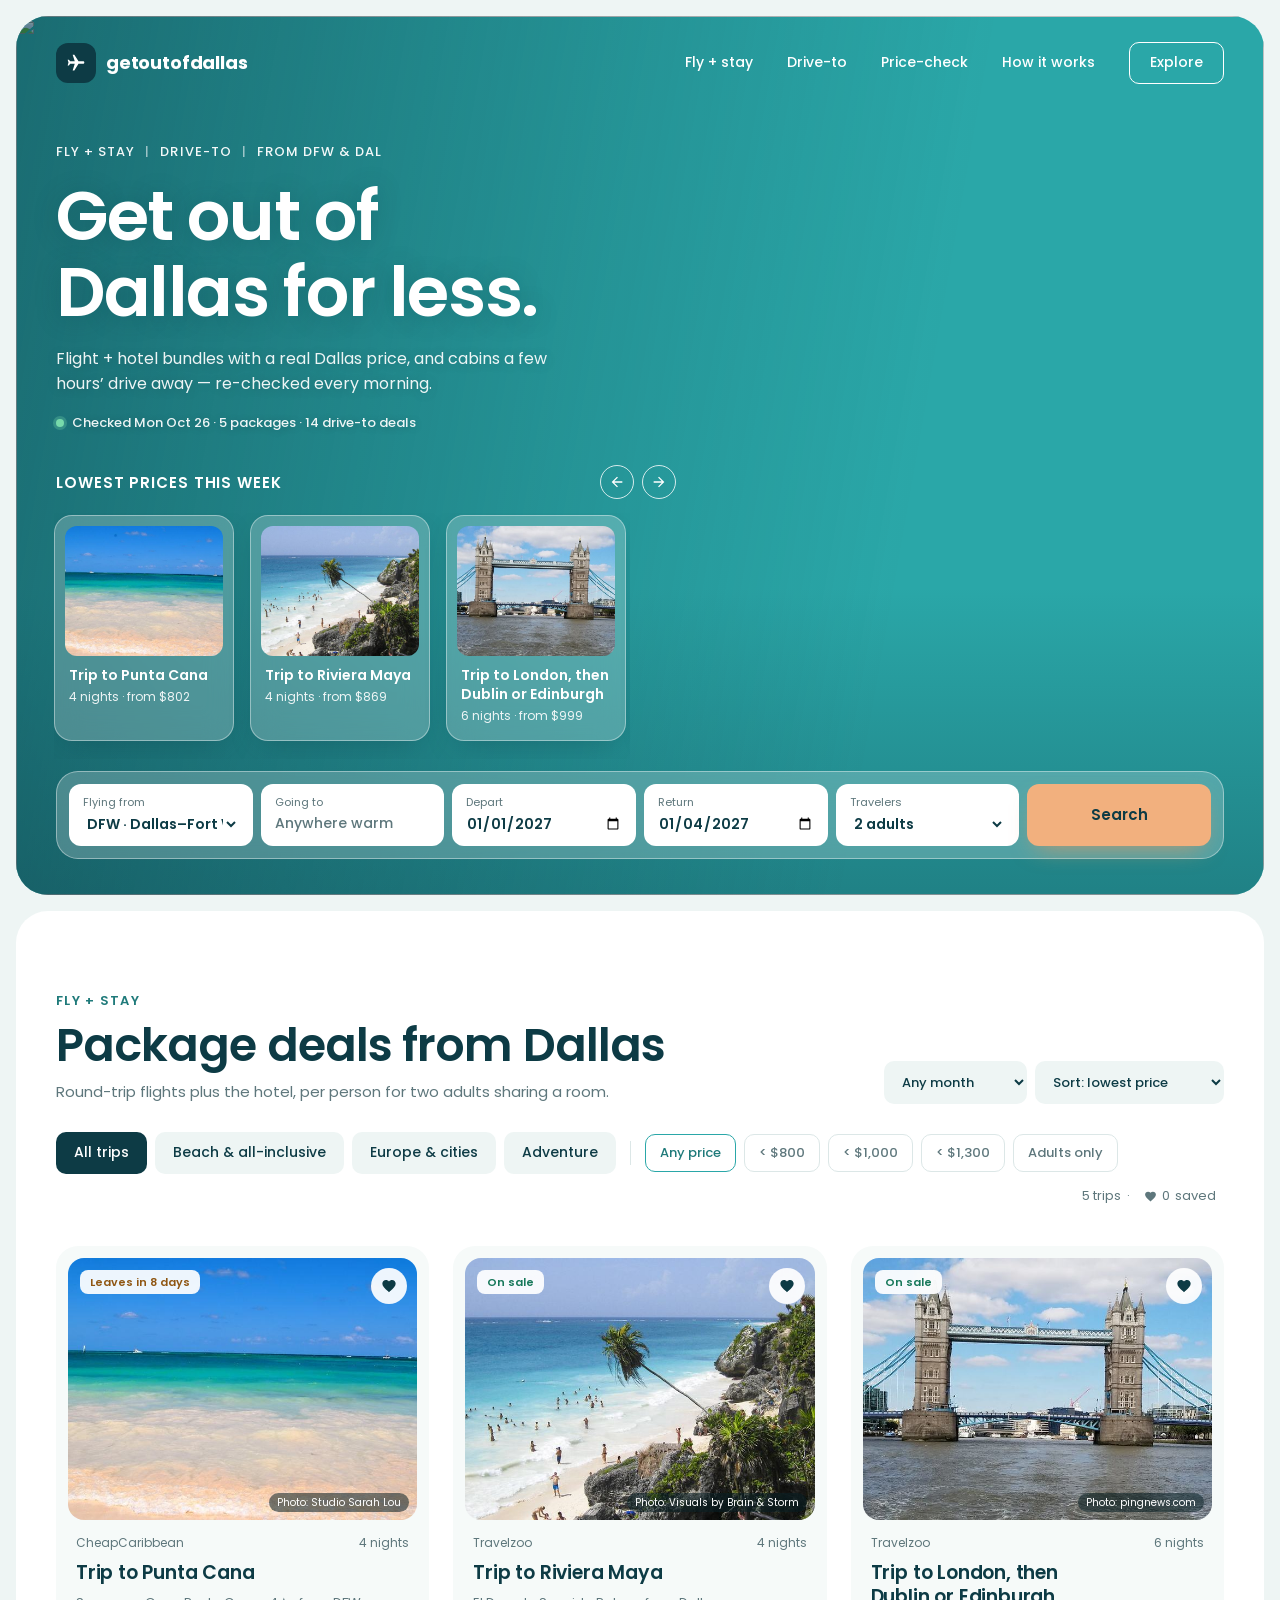
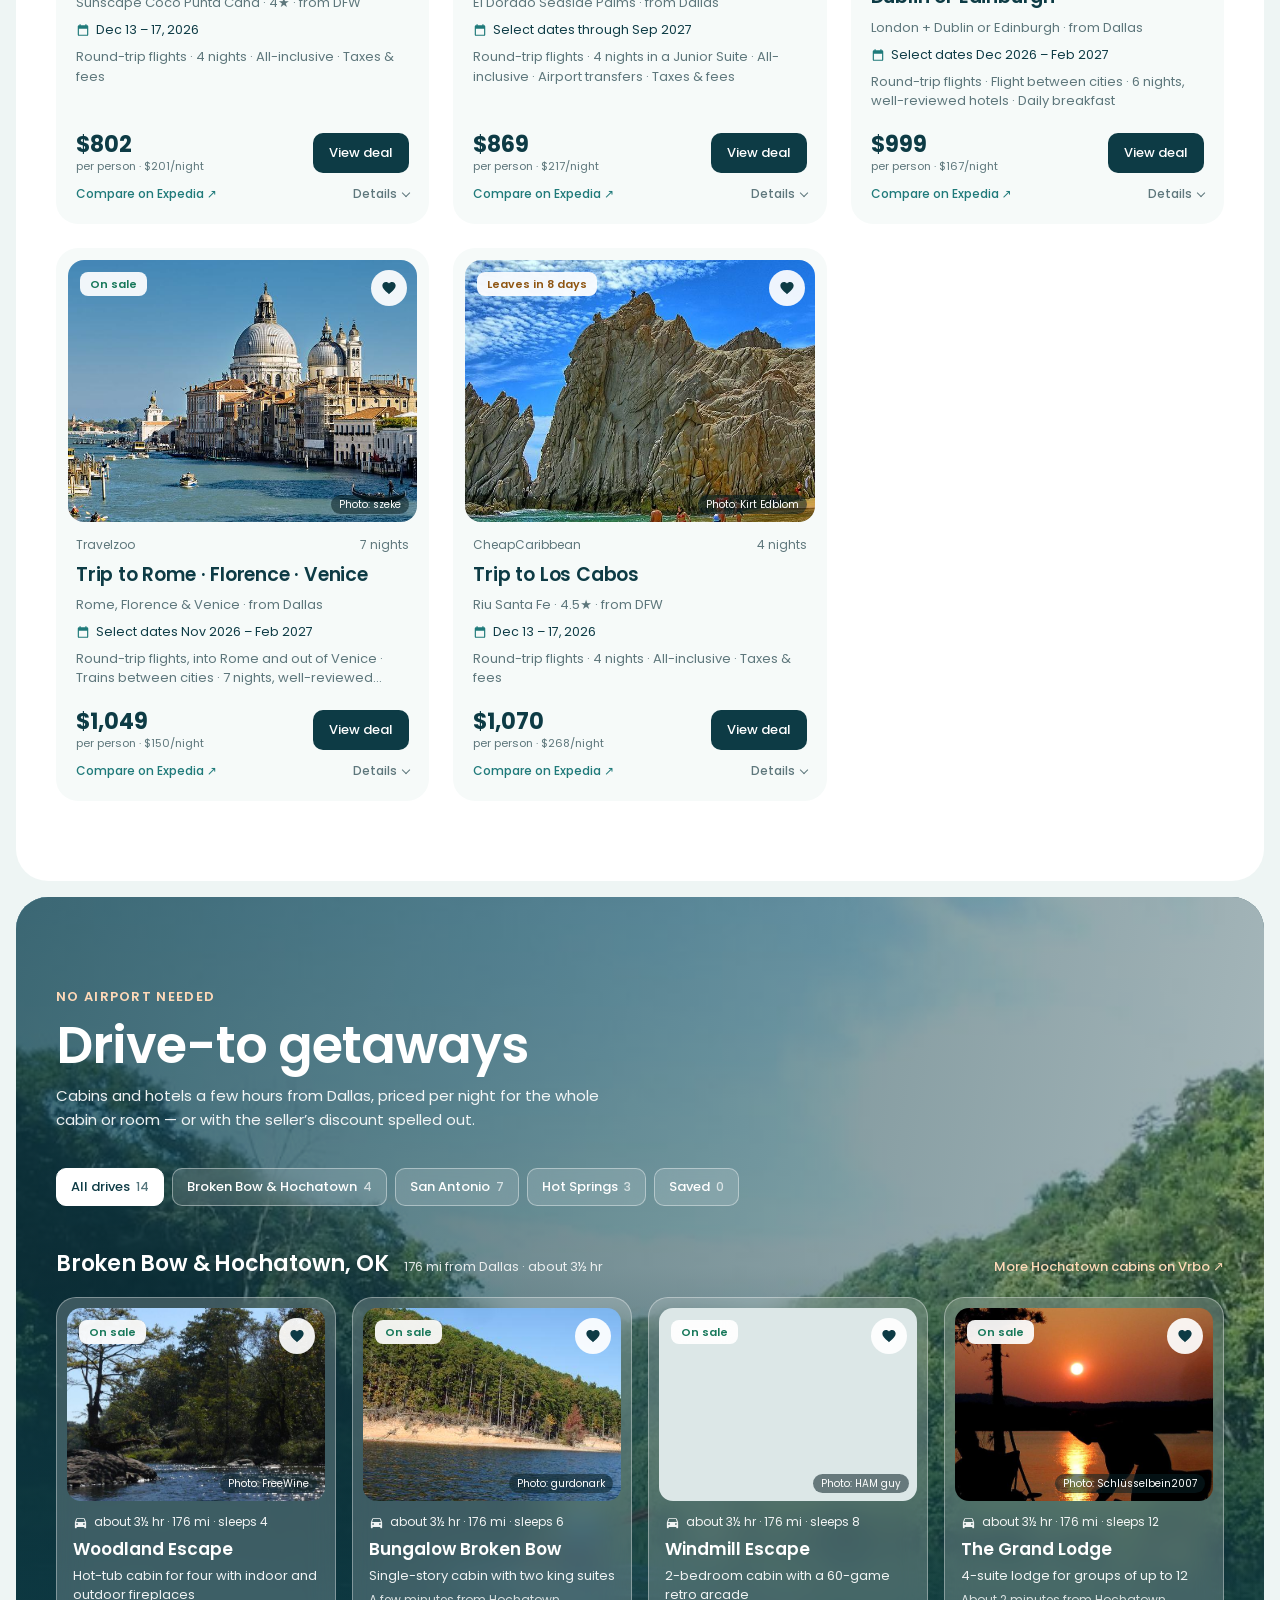
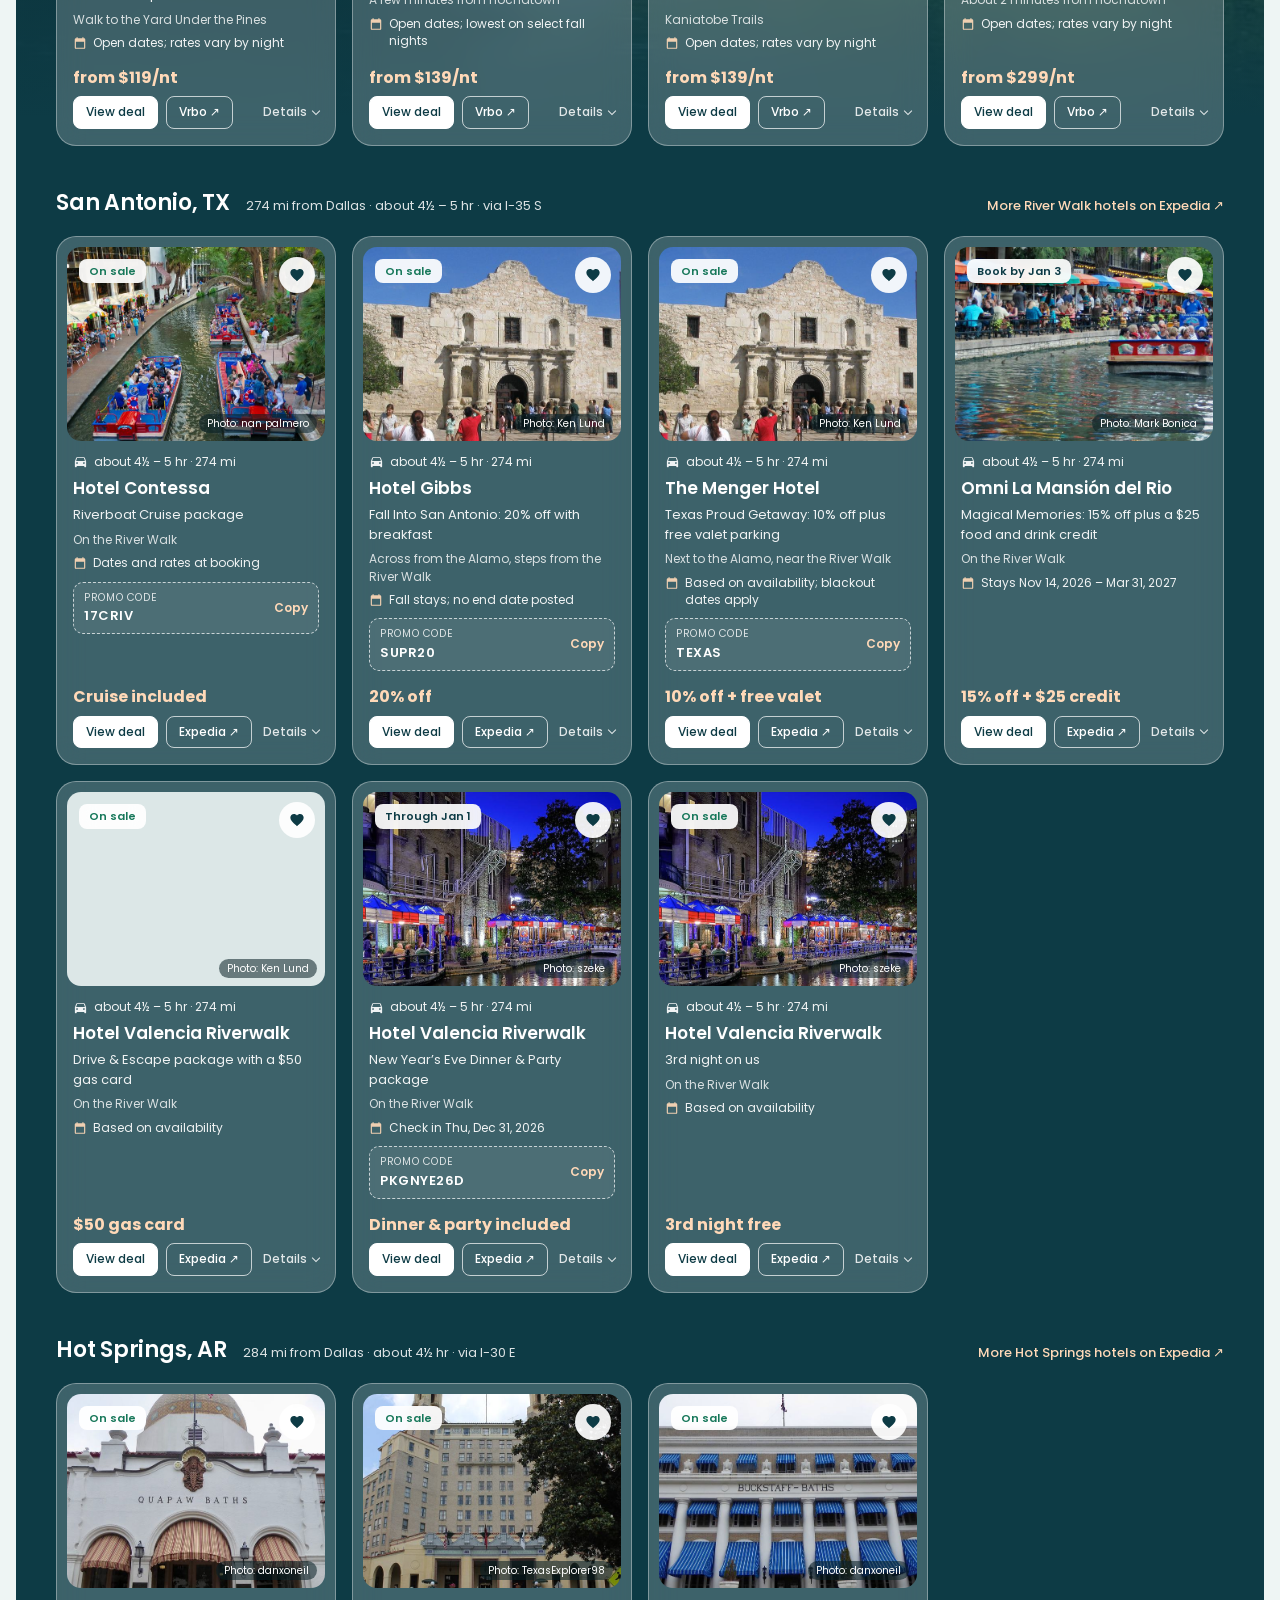
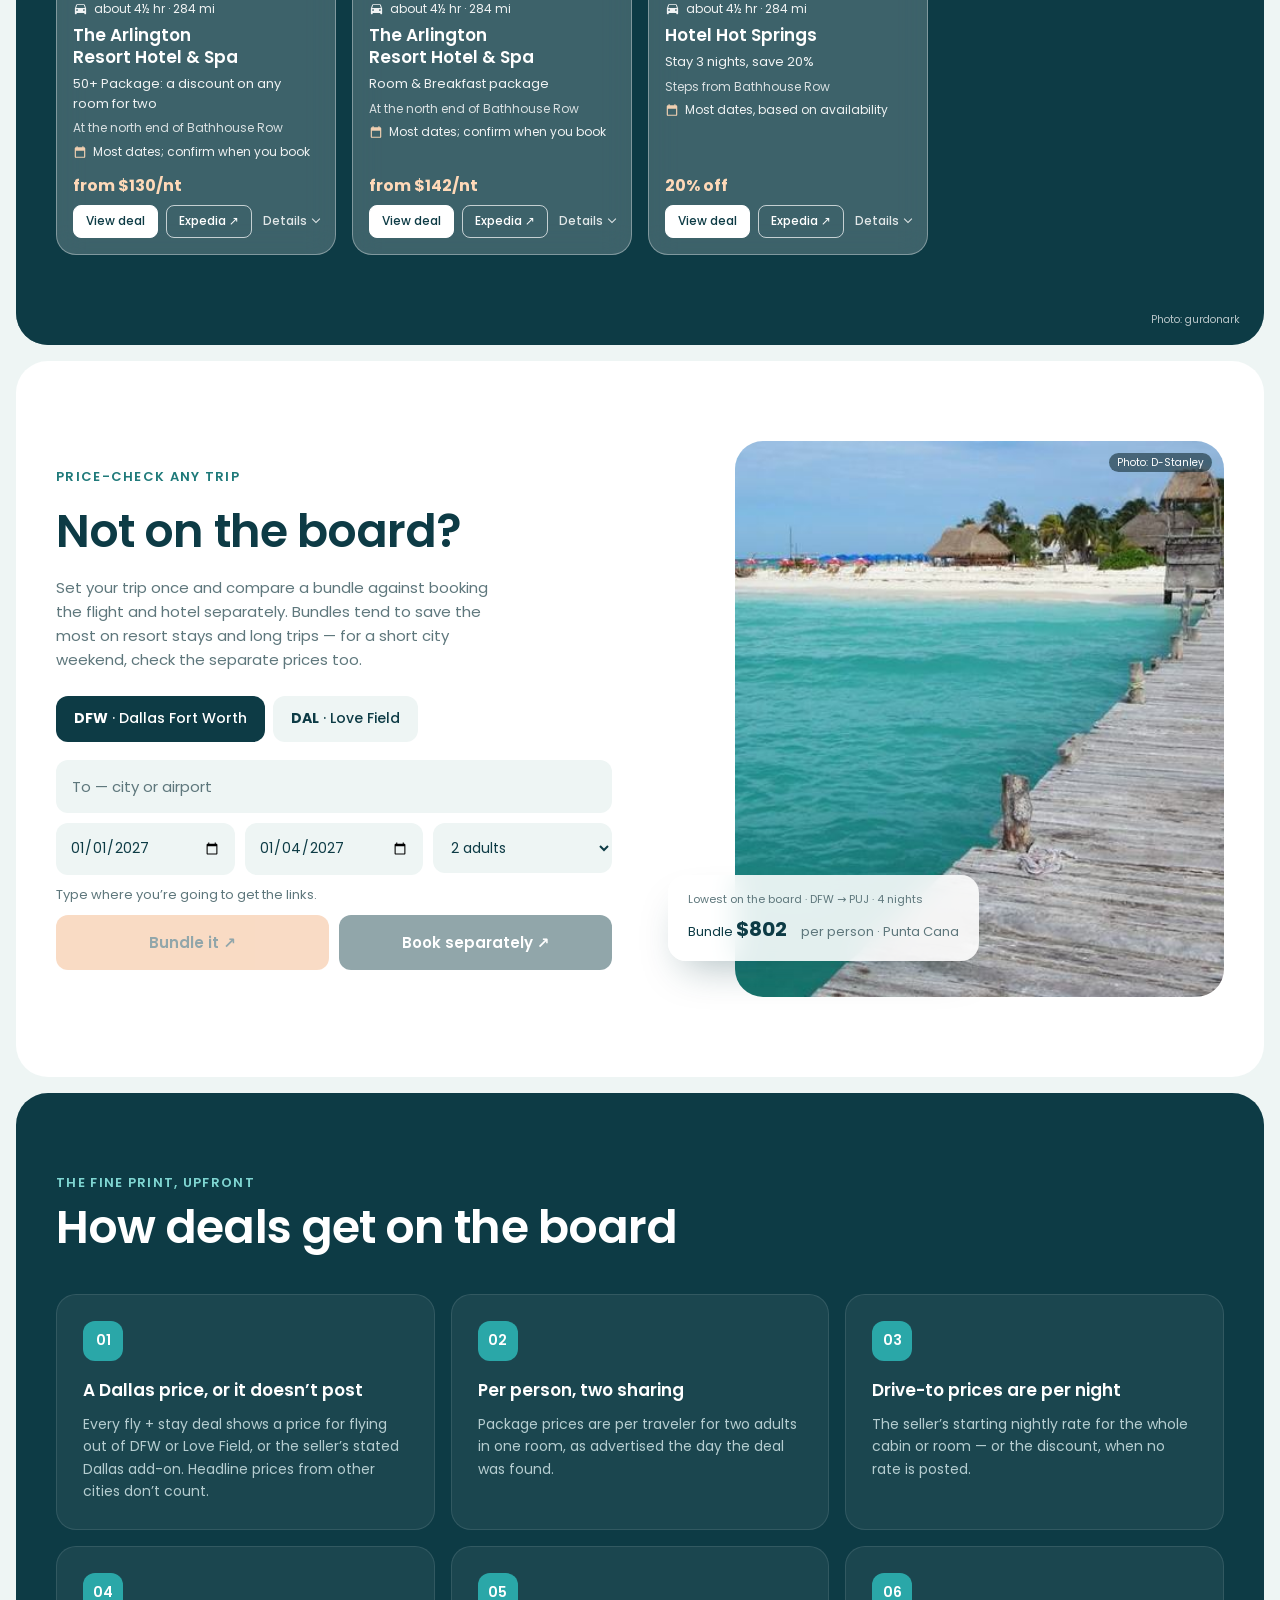
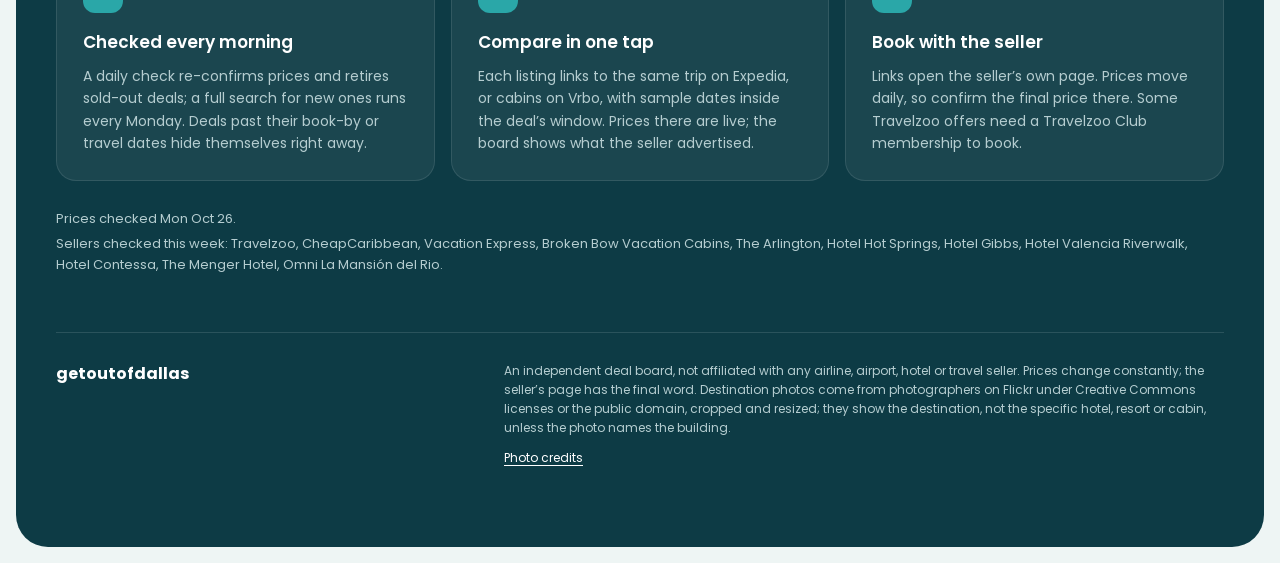
==== commit 42e89875: "Add files via upload" ====
--- a/site/index.html
+++ b/site/index.html
@@ -5,912 +5,705 @@
 <meta name="viewport" content="width=device-width,initial-scale=1,viewport-fit=cover">
 <title>GetoutofDallas.com · Flight + hotel deals and drive-to getaways from Dallas</title>
 <link rel="canonical" href="https://getoutofdallas.com/">
-<link rel="icon" href="data:image/svg+xml,%3Csvg xmlns='http://www.w3.org/2000/svg' viewBox='0 0 32 32'%3E%3Crect width='32' height='32' rx='8' fill='%230B1118'/%3E%3Cpath fill='%23FFC21A' d='M7 21.5h18v2.2H7zM10.2 19.2 19.4 9h3.4l-4.9 10.2z'/%3E%3C/svg%3E">
-<meta name="theme-color" content="#0B1118">
+<link rel="icon" href="data:image/svg+xml,%3Csvg xmlns='http://www.w3.org/2000/svg' viewBox='0 0 32 32'%3E%3Crect width='32' height='32' rx='9' fill='%230D3B45'/%3E%3Cpath fill='%23fff' transform='translate(6 6) scale(.8333) rotate(90 12 12)' d='M21 16v-2l-8-5V3.5c0-.83-.67-1.5-1.5-1.5S10 2.67 10 3.5V9l-8 5v2l8-2.5V19l-2 1.5V22l3.5-1 3.5 1v-1.5L13 19v-5.5l8 2.5z'/%3E%3C/svg%3E">
+<meta name="theme-color" content="#EEF5F4">
+<meta name="description" content="Flight + hotel package deals from DFW and Love Field, plus drive-to cabin and hotel deals, re-checked every morning.">
 <meta property="og:type" content="website">
 <meta property="og:site_name" content="GetoutofDallas.com">
 <meta property="og:title" content="GetoutofDallas.com · Get out of Dallas for less">
 <meta property="og:description" content="Flight + hotel package deals from DFW and Love Field, plus drive-to cabin and hotel deals, re-checked every morning.">
 <meta property="og:url" content="https://getoutofdallas.com/">
-<meta property="og:image" content="https://getoutofdallas.com/photos/pc-palms-beach.jpg">
+<meta property="og:image" content="https://getoutofdallas.com/photos/hero-beach-boat.jpg">
 <meta name="twitter:card" content="summary_large_image">
-<style>:root{color-scheme:light;box-sizing:border-box;padding-top:env(safe-area-inset-top,0px);padding-bottom:env(safe-area-inset-bottom,0px)}html{scroll-padding-top:env(safe-area-inset-top,0px)}body{margin:0;padding:0;font:14px -apple-system,BlinkMacSystemFont,sans-serif;background:#fff;color:#000}img{max-width:100%}[hidden]:not([hidden=until-found i]){display:none!important}</style>
-<meta name="description" content="Flight + hotel package deals from DFW and Love Field, plus drive-to cabin and hotel deals, re-checked every morning.">
 <link rel="preconnect" href="https://fonts.googleapis.com">
 <link rel="preconnect" href="https://fonts.gstatic.com" crossorigin>
-<link rel="stylesheet" href="https://fonts.googleapis.com/css2?family=Big+Shoulders+Display:wght@600;700;800&family=IBM+Plex+Mono:wght@400;500;600&family=Instrument+Sans:wght@400;500;600;700&display=swap">
+<link rel="stylesheet" href="https://fonts.googleapis.com/css2?family=Poppins:wght@400;500;600;700&display=swap">
 <style>
-/* Layout: a terminal concourse. A FIDS departure board opens the page, every deal is a boarding-pass ticket with a destination photo, drive-to deals ride a highway-green band, a price-check kiosk closes it. */
+/* v3: a stack of rounded panels on pale mint. Photo hero with glass cards and a search bar, white deal panel,
+   drive-to deals on a forest photo, price-check kiosk, and a deep-teal fine-print panel that closes the page. */
 :root {
-  --bg: #EDF1F4;
-  --surface: #FFFFFF;
-  --surface-2: #F5F7F9;
-  --ink: #0F1B2A;
-  --ink-2: #465567;
-  --ink-3: #627184;
-  --rule: #D3DBE3;
-  --accent: #0B6E78;
-  --accent-ink: #FFFFFF;
-  --accent-soft: #DDF0F2;
-  --amber: #F5B301;
-  --amber-ink: #1F1600;
-  --alert: #B42318;
-  --alert-soft: #FCE9E7;
-  --ok: #1D7A46;
-  --ok-soft: #E2F2E8;
-  --board-bg: #0B1118;
-  --board-cell: #17212C;
-  --board-line: #06090D;
-  --board-hover: #121B25;
-  --board-fg: #E8EDF2;
-  --board-amber: #FFC21A;
-  --board-dim: #8797A8;
-  --board-red: #FF6B5C;
-  --board-green: #52D48E;
-  --sea-1: #0A6C7A;
-  --sea-2: #0F8A97;
-  --pac-1: #A5411E;
-  --pac-2: #C35E2B;
-  --eur-1: #3A475D;
-  --eur-2: #55647D;
-  --jun-1: #1E6340;
-  --jun-2: #2D7B50;
-  --road-1: #0B5A36;
-  --road-2: #12704A;
-  --band-ink: #FFFFFF;
-  --scrim: rgba(4, 8, 12, .55);
-  --shadow: 0 1px 2px rgba(15, 27, 42, .06), 0 8px 22px rgba(15, 27, 42, .07);
-  --board-shadow: 0 22px 44px -22px rgba(5, 9, 14, .6);
-
-  --f-display: "Big Shoulders Display", "Arial Narrow", "Roboto Condensed", Impact, sans-serif;
-  --f-body: "Instrument Sans", -apple-system, BlinkMacSystemFont, "Segoe UI", Roboto, Helvetica, Arial, sans-serif;
-  --f-mono: "IBM Plex Mono", ui-monospace, SFMono-Regular, Menlo, Consolas, monospace;
-  --r: 14px;
+  color-scheme: light;
+  --bg: #EEF5F4;
+  --panel: #FFFFFF;
+  --card: #F6FAF9;
+  --field: #EEF5F4;
+  --field-hover: #E2EEEC;
+  --ink: #0D3B45;
+  --muted: #5E777C;
+  --rule: #DCE7E7;
+  --teal: #2AA7A8;
+  --teal-ink: #1F7A7A;      /* teal for small text and hovers on light surfaces (keeps 4.5:1) */
+  --teal-soft: #7FD6D2;
+  --sand: #F2B07E;
+  --sand-deep: #E79A62;
+  --sand-soft: #FCEBDD;
+  --peach: #FFD9B8;
+  --deep: #0D3B45;
+  --deep-ink: #B5CDD0;
+  --ok: #17785A;
+  --warm: #8F5612;
+  --last: #B84829;
+  --glass: rgba(255, 255, 255, .22);
+  --glass-line: rgba(255, 255, 255, .4);
+  --gutter: 40px;
+  --f: "Poppins", system-ui, -apple-system, "Segoe UI", Roboto, Helvetica, Arial, sans-serif;
 }
-@media (prefers-color-scheme: dark) {
-  :root:not([data-theme="light"]) {
-    --bg: #091018;
-    --surface: #111A24;
-    --surface-2: #0D151E;
-    --ink: #E5EBF1;
-    --ink-2: #A6B3C1;
-    --ink-3: #8191A2;
-    --rule: #223041;
-    --accent: #4CC0CC;
-    --accent-ink: #03171A;
-    --accent-soft: #0F2E33;
-    --amber: #FFC21A;
-    --amber-ink: #1F1600;
-    --alert: #FF8577;
-    --alert-soft: #3A1714;
-    --ok: #5CD394;
-    --ok-soft: #10301F;
-    --board-bg: #04080C;
-    --board-cell: #0F1720;
-    --board-line: #000000;
-    --board-hover: #0B121A;
-    --sea-1: #085D69;
-    --sea-2: #0C7883;
-    --pac-1: #8E3A1C;
-    --pac-2: #A94F25;
-    --eur-1: #313D51;
-    --eur-2: #48556C;
-    --jun-1: #19553A;
-    --jun-2: #246945;
-    --road-1: #094A2D;
-    --road-2: #0F5E3E;
-    --shadow: 0 1px 2px rgba(0, 0, 0, .45), 0 10px 26px rgba(0, 0, 0, .32);
-    --board-shadow: 0 22px 44px -22px rgba(0, 0, 0, .9);
-    color-scheme: dark;
-  }
-}
-:root[data-theme="dark"] {
-  --bg: #091018;
-  --surface: #111A24;
-  --surface-2: #0D151E;
-  --ink: #E5EBF1;
-  --ink-2: #A6B3C1;
-  --ink-3: #8191A2;
-  --rule: #223041;
-  --accent: #4CC0CC;
-  --accent-ink: #03171A;
-  --accent-soft: #0F2E33;
-  --amber: #FFC21A;
-  --amber-ink: #1F1600;
-  --alert: #FF8577;
-  --alert-soft: #3A1714;
-  --ok: #5CD394;
-  --ok-soft: #10301F;
-  --board-bg: #04080C;
-  --board-cell: #0F1720;
-  --board-line: #000000;
-  --board-hover: #0B121A;
-  --sea-1: #085D69;
-  --sea-2: #0C7883;
-  --pac-1: #8E3A1C;
-  --pac-2: #A94F25;
-  --eur-1: #313D51;
-  --eur-2: #48556C;
-  --jun-1: #19553A;
-  --jun-2: #246945;
-  --road-1: #094A2D;
-  --road-2: #0F5E3E;
-  --shadow: 0 1px 2px rgba(0, 0, 0, .45), 0 10px 26px rgba(0, 0, 0, .32);
-  --board-shadow: 0 22px 44px -22px rgba(0, 0, 0, .9);
-  color-scheme: dark;
-}
 
 *, *::before, *::after { box-sizing: border-box; }
+html { -webkit-text-size-adjust: 100%; text-size-adjust: 100%; }
+@media (prefers-reduced-motion: no-preference) { html { scroll-behavior: smooth; } }
 body {
+  margin: 0;
   background: var(--bg);
   color: var(--ink);
-  font-family: var(--f-body);
+  font-family: var(--f);
   font-size: 15px;
   line-height: 1.55;
   -webkit-font-smoothing: antialiased;
 }
-body::before {
-  content: "";
-  position: fixed;
-  inset: 0 0 auto;
-  height: env(safe-area-inset-top, 0px);
-  z-index: 10;
-  background: var(--bg);
-}
-h1, h2, h3 { margin: 0; text-wrap: balance; }
-p { margin: 0; }
-a { color: var(--accent); }
-:focus-visible { outline: 2px solid var(--accent); outline-offset: 2px; border-radius: 6px; }
-.wrap {
-  max-width: 1200px;
-  margin-inline: auto;
-  padding-left: max(16px, env(safe-area-inset-left, 0px));
-  padding-right: max(16px, env(safe-area-inset-right, 0px));
-}
-.sr { position: absolute; width: 1px; height: 1px; padding: 0; margin: -1px; overflow: hidden; clip: rect(0, 0, 0, 0); white-space: nowrap; border: 0; }
-.mono-label {
-  font-family: var(--f-mono);
-  font-size: 10.5px;
-  letter-spacing: .12em;
-  text-transform: uppercase;
-  color: var(--ink-3);
-}
-
-/* ---------- Header ---------- */
-.top { padding-block: 18px 4px; }
-.top-in { display: flex; align-items: center; justify-content: space-between; gap: 8px 16px; flex-wrap: wrap; }
-.brand { display: inline-flex; align-items: center; gap: 10px; color: var(--ink); text-decoration: none; }
-.brand-mark { width: 32px; height: 32px; flex: none; }
-.brand-mark .bg { fill: var(--board-bg); }
-.brand-mark .fg { fill: var(--board-amber); }
-.brand-name { font-family: var(--f-display); font-weight: 800; font-size: 27px; line-height: 1; letter-spacing: .01em; }
-.brand-name .tld { color: var(--accent); }
-.topnav { display: flex; flex-wrap: wrap; gap: 2px 18px; }
-.topnav a {
-  font-family: var(--f-mono);
-  font-size: 12px;
-  letter-spacing: .1em;
-  text-transform: uppercase;
-  color: var(--ink-2);
-  text-decoration: none;
-  padding: 6px 0;
-  border-bottom: 2px solid transparent;
-}
-.topnav a:hover { color: var(--ink); border-bottom-color: var(--amber); }
-
-/* ---------- Hero + board ---------- */
-.hero { padding-block: 20px 30px; }
-.hero-in { display: grid; grid-template-columns: minmax(0, 5fr) minmax(0, 7fr); gap: 28px 36px; align-items: center; }
-.eyebrow { font-family: var(--f-mono); font-size: 12px; font-weight: 600; letter-spacing: .12em; text-transform: uppercase; color: var(--accent); }
-.hero h1 {
-  margin-top: 10px;
-  font-family: var(--f-display);
-  font-weight: 800;
-  font-size: clamp(44px, 6.4vw, 76px);
-  line-height: .92;
-  letter-spacing: .005em;
-  text-transform: uppercase;
-}
-.hero-lede { margin-top: 16px; font-size: 17px; color: var(--ink-2); max-width: 46ch; }
-.hero-stats { margin-top: 20px; display: flex; flex-wrap: wrap; gap: 8px; }
-.stat {
-  font-family: var(--f-mono);
-  font-size: 12.5px;
-  padding: 6px 11px;
-  border: 1px solid var(--rule);
-  border-radius: 999px;
-  background: var(--surface);
-  color: var(--ink-2);
-  font-variant-numeric: tabular-nums;
-}
-.stat b { color: var(--ink); font-weight: 600; }
-
-.board {
-  min-width: 0;
-  background: var(--board-bg);
-  color: var(--board-fg);
-  border-radius: 18px;
-  padding: 18px 16px 14px;
-  box-shadow: var(--board-shadow);
-  font-family: var(--f-mono);
-}
-.board-head {
-  display: flex;
-  align-items: baseline;
-  justify-content: space-between;
-  flex-wrap: wrap;
-  gap: 6px 14px;
-  padding: 0 6px 12px;
-  border-bottom: 1px solid var(--board-cell);
-}
-.board-title { font-family: var(--f-display); font-weight: 800; font-size: 32px; line-height: 1; letter-spacing: .16em; text-transform: uppercase; color: var(--board-amber); }
-.board-sub { font-size: 11.5px; letter-spacing: .14em; text-transform: uppercase; color: var(--board-dim); }
-.board-clock { font-size: 13px; letter-spacing: .12em; color: var(--board-fg); font-variant-numeric: tabular-nums; }
-.board-cols, .row {
-  display: grid;
-  grid-template-columns: 50px minmax(0, 1fr) 40px 76px 76px 94px;
-  gap: 6px;
-  align-items: center;
-}
-.board-cols { padding: 10px 6px 6px; font-size: 10.5px; letter-spacing: .16em; text-transform: uppercase; color: var(--board-dim); }
-.board-rows { list-style: none; margin: 0; padding: 0; display: grid; gap: 4px; }
-.row { padding: 5px 6px; border-radius: 8px; color: inherit; text-decoration: none; }
-a.row:hover { background: var(--board-hover); }
-a.row:focus-visible { outline-color: var(--board-amber); }
-.cell {
-  display: block;
-  padding: 6px 7px;
-  border-radius: 4px;
-  background: linear-gradient(to bottom, var(--board-cell) 0 calc(50% - .5px), var(--board-line) calc(50% - .5px) calc(50% + .5px), var(--board-cell) calc(50% + .5px) 100%);
-  font-size: 14px;
-  line-height: 1.25;
-  letter-spacing: .06em;
-  text-transform: uppercase;
-  font-variant-numeric: tabular-nums;
-  white-space: nowrap;
-}
-.cell.c-dest { white-space: normal; overflow-wrap: anywhere; }
-.cell.amber { color: var(--board-amber); font-weight: 600; }
-.cell.c-from { text-align: right; }
-.cell.dim { color: var(--board-dim); }
-.st-sale { color: var(--board-green); }
-.st-boarding { color: var(--board-amber); }
-.st-last { color: var(--board-red); }
-.board-empty { padding: 18px 6px; color: var(--board-dim); font-size: 13px; letter-spacing: .04em; }
-.board-foot { padding: 12px 6px 0; font-size: 11.5px; letter-spacing: .06em; color: var(--board-dim); }
-
-@keyframes flap {
-  from { transform: scaleY(.08); opacity: .3; }
-  to { transform: scaleY(1); opacity: 1; }
-}
-.row.flip .cell { animation: flap .45s cubic-bezier(.2, .75, .25, 1) backwards; animation-delay: calc(var(--i, 0) * 80ms + var(--j, 0) * 30ms); }
-@keyframes blink { 50% { opacity: .45; } }
-.cell.st-last { animation: blink 1.6s steps(2, jump-none) infinite; }
-
-/* ---------- Deals to your inbox (sign-up card, off until an email service is connected) ---------- */
-.inbox { padding-block: 0 8px; scroll-margin-top: 16px; }
-.inbox-card {
-  position: relative;
-  display: grid;
-  grid-template-columns: minmax(0, 5fr) minmax(0, 6fr);
-  background: var(--surface);
-  border-radius: var(--r);
-  box-shadow: var(--shadow);
-}
-.inbox-card::before, .inbox-card::after {
-  content: "";
-  position: absolute;
-  z-index: 2;
-  left: calc(5 / 11 * 100%);
-  width: 20px;
-  height: 20px;
-  border-radius: 50%;
-  background: var(--bg);
-  transform: translateX(-50%);
-}
-.inbox-card::before { top: -10px; }
-.inbox-card::after { bottom: -10px; }
-.inbox-copy { padding: 22px 26px; display: grid; align-content: center; gap: 8px; }
-.inbox-copy .mono-label { color: var(--accent); }
-.inbox-copy h2 { font-family: var(--f-display); font-weight: 800; font-size: clamp(30px, 3.4vw, 38px); line-height: .95; text-transform: uppercase; letter-spacing: .01em; }
-.inbox-copy p:last-child { color: var(--ink-2); font-size: 14.5px; max-width: 46ch; }
-.inbox-side { padding: 22px 26px; border-left: 2px dashed var(--rule); display: grid; align-content: center; gap: 12px; min-width: 0; }
-.inbox-form { display: grid; gap: 12px; }
-.inbox-row { display: flex; flex-wrap: wrap; gap: 8px; }
-.inbox-row input {
-  flex: 1 1 170px;
-  min-width: 0;
-  font: 500 15px var(--f-body);
-  color: var(--ink);
-  background: var(--bg);
-  border: 1px solid var(--rule);
-  border-radius: 10px;
-  padding: 11px 13px;
-}
-.inbox-row input::placeholder { color: var(--ink-3); }
-.inbox-row input[aria-invalid="true"] { border-color: var(--alert); }
-.inbox-row .btn { flex: 0 0 auto; }
-.inbox-wants { margin: 0; padding: 0; border: 0; min-width: 0; display: flex; flex-wrap: wrap; align-items: center; gap: 6px 18px; }
-.tick { display: inline-flex; align-items: center; gap: 8px; font-size: 14px; color: var(--ink); cursor: pointer; }
-.tick input { width: 17px; height: 17px; margin: 0; accent-color: var(--accent); }
-.inbox-status { font-size: 13.5px; color: var(--ink-2); }
-.inbox-status:empty { display: none; }
-.inbox-status[data-tone="warn"] { color: var(--alert); }
-.inbox-fine { font-size: 12.5px; color: var(--ink-3); }
-.inbox-done { display: grid; gap: 6px; justify-items: start; }
-.inbox-done-title { display: inline-flex; align-items: center; gap: 8px; font-family: var(--f-display); font-weight: 800; font-size: 24px; line-height: 1; text-transform: uppercase; letter-spacing: .02em; color: var(--ok); }
-.inbox-done-title svg { width: 22px; height: 22px; fill: currentColor; flex: none; }
-.inbox-done-text { font-size: 14px; color: var(--ink-2); overflow-wrap: anywhere; }
-.inbox-owner { font-family: var(--f-mono); font-size: 12px; letter-spacing: .03em; color: var(--ink-3); padding-top: 10px; border-top: 1px solid var(--rule); }
-.linkish { appearance: none; border: 0; background: none; padding: 2px 0; font: 500 13px var(--f-body); color: var(--accent); text-decoration: underline; text-underline-offset: 3px; cursor: pointer; }
-
-/* ---------- Section heads ---------- */
-.sec-head { display: grid; gap: 6px; padding-block: 34px 16px; }
-.sec-title { font-family: var(--f-display); font-weight: 800; font-size: clamp(32px, 4.2vw, 46px); line-height: .95; text-transform: uppercase; letter-spacing: .01em; }
-.sec-lede { font-size: 15.5px; color: var(--ink-2); max-width: 64ch; }
-
-/* ---------- Filters ---------- */
-.filters { position: relative; z-index: 5; background: var(--bg); border-block: 1px solid var(--rule); padding-block: 12px; }
-@media (min-width: 760px) { .filters { position: sticky; top: env(safe-area-inset-top, 0px); } }
-.filters-in { display: flex; flex-wrap: wrap; align-items: center; gap: 10px 20px; }
-.fgroup { display: flex; flex-wrap: wrap; align-items: center; gap: 6px; }
-.fgroup-label { margin-right: 2px; }
-.chip {
-  appearance: none;
-  border: 1px solid var(--rule);
-  background: var(--surface);
-  color: var(--ink-2);
-  font: 500 13px/1 var(--f-body);
-  padding: 8px 12px;
-  border-radius: 999px;
-  cursor: pointer;
-  transition: background-color .15s, border-color .15s, color .15s;
-}
-.chip:hover { border-color: var(--ink-3); color: var(--ink); }
-.chip[aria-pressed="true"] { background: var(--ink); border-color: var(--ink); color: var(--surface); }
-.chip .n { font-family: var(--f-mono); font-size: 11.5px; margin-left: 5px; }
-.sort { display: inline-flex; align-items: center; gap: 8px; }
-.sort select {
-  font: 500 13px var(--f-body);
-  color: var(--ink);
-  background: var(--surface);
-  border: 1px solid var(--rule);
-  border-radius: 8px;
-  padding: 7px 10px;
-}
-
-/* ---------- Deal lists ---------- */
-.deals { padding-block: 0 44px; }
-.list-head { display: flex; flex-wrap: wrap; align-items: center; justify-content: space-between; gap: 8px 16px; margin: 20px 0 14px; }
-.count { font-family: var(--f-mono); font-size: 12.5px; letter-spacing: .04em; color: var(--ink-3); font-variant-numeric: tabular-nums; }
-.tickets { display: grid; grid-template-columns: repeat(auto-fill, minmax(min(100%, 520px), 1fr)); gap: 18px; }
-
-.ticket {
-  position: relative;
-  display: grid;
-  grid-template-columns: minmax(0, 1fr) 178px;
-  background: var(--surface);
-  border-radius: var(--r);
-  box-shadow: var(--shadow);
-  scroll-margin-top: 150px;
-}
-.ticket::before, .ticket::after {
-  content: "";
-  position: absolute;
-  z-index: 2;
-  right: 178px;
-  width: 20px;
-  height: 20px;
-  border-radius: 50%;
-  background: var(--bg);
-  transform: translateX(50%);
-}
-.ticket::before { top: -10px; }
-.ticket::after { bottom: -10px; }
-@keyframes flash { 0%, 45% { box-shadow: 0 0 0 3px var(--amber), var(--shadow); } 100% { box-shadow: var(--shadow); } }
-.ticket.flash { animation: flash 1.8s ease-out; }
-
-.tk-main { min-width: 0; display: flex; flex-direction: column; border-radius: var(--r) 0 0 var(--r); overflow: hidden; }
-.tk-band {
-  position: relative;
-  isolation: isolate;
-  overflow: hidden;
-  min-height: 156px;
+h1, h2, h3, p { margin: 0; }
+h1, h2, h3 { text-wrap: balance; }
+ul, ol { margin: 0; padding: 0; list-style: none; }
+a { color: var(--ink); text-decoration: none; }
+a:hover { color: var(--sand-deep); }
+img { display: block; max-width: 100%; }
+button, input, select { font: inherit; color: inherit; }
+button { cursor: pointer; }
+:focus-visible { outline: 2px solid var(--teal); outline-offset: 2px; }
+[hidden] { display: none !important; }
+.sr { position: absolute; width: 1px; height: 1px; padding: 0; margin: -1px; overflow: hidden; clip: rect(0 0 0 0); white-space: nowrap; border: 0; }
+.ico { width: 1em; height: 1em; fill: currentColor; flex: none; }
+
+.page {
   display: flex;
   flex-direction: column;
-  justify-content: flex-end;
-  gap: 4px;
-  padding: 40px 18px 14px;
-  color: var(--band-ink);
-  background: linear-gradient(105deg, var(--b1), var(--b2));
+  gap: 16px;
+  padding: max(16px, env(safe-area-inset-top, 0px)) max(16px, env(safe-area-inset-right, 0px)) max(16px, env(safe-area-inset-bottom, 0px)) max(16px, env(safe-area-inset-left, 0px));
 }
-.tk-band::before {
+.panel { position: relative; border-radius: 32px; scroll-margin-top: 16px; }
+.sec { background: var(--panel); padding: 80px var(--gutter); }
+.inner { max-width: 1240px; margin: 0 auto; }
+.eyebrow { font-size: 13px; font-weight: 600; letter-spacing: .1em; text-transform: uppercase; color: var(--teal-ink); }
+.h2 { font-weight: 600; font-size: clamp(30px, 3.6vw, 46px); line-height: 1.15; letter-spacing: -.02em; }
+.lede { font-size: 15px; line-height: 1.6; color: var(--muted); }
+
+/* ---------- Hero ---------- */
+.hero {
+  min-height: max(720px, calc(100vh - 32px));
+  display: flex;
+  flex-direction: column;
+  overflow: hidden;
+  isolation: isolate;
+  color: #fff;
+  background: var(--teal);
+}
+@supports (height: 100svh) { .hero { min-height: max(720px, calc(100svh - 32px)); } }
+.hero-photo, .hero-photo img { position: absolute; inset: 0; width: 100%; height: 100%; }
+.hero-photo { z-index: -2; }
+.hero-photo img { object-fit: cover; }
+.hero::before {
   content: "";
   position: absolute;
   inset: 0;
   z-index: -1;
-  background: linear-gradient(to top, var(--b1) 0%, var(--b1) 14%, transparent 80%);
-  opacity: .94;
+  pointer-events: none;
+  background:
+    linear-gradient(100deg, rgba(13, 59, 69, .55) 0%, rgba(13, 59, 69, .18) 45%, rgba(13, 59, 69, 0) 70%),
+    linear-gradient(0deg, rgba(13, 59, 69, .35), transparent 35%);
 }
-.tk-photo { position: absolute; inset: 0; z-index: -2; width: 100%; height: 100%; max-width: none; object-fit: cover; }
-.tk-band[data-band="sea"] { --b1: var(--sea-1); --b2: var(--sea-2); }
-.tk-band[data-band="pacific"] { --b1: var(--pac-1); --b2: var(--pac-2); }
-.tk-band[data-band="europe"] { --b1: var(--eur-1); --b2: var(--eur-2); }
-.tk-band[data-band="jungle"] { --b1: var(--jun-1); --b2: var(--jun-2); }
-.tk-band[data-band="road"] { --b1: var(--road-1); --b2: var(--road-2); }
-.tk-route { display: flex; align-items: center; gap: 12px; }
-.tk-code { font-family: var(--f-display); font-weight: 800; font-size: 34px; line-height: 1; letter-spacing: .04em; text-shadow: 0 1px 3px var(--scrim); }
-.tk-code.sm { font-size: 22px; letter-spacing: .03em; }
-.tk-path { flex: 1; min-width: 28px; display: flex; align-items: center; gap: 6px; }
-.tk-path::before, .tk-path::after { content: ""; flex: 1; border-top: 2px dotted currentColor; opacity: .75; }
-.tk-path svg { width: 20px; height: 20px; flex: none; fill: currentColor; filter: drop-shadow(0 1px 2px var(--scrim)); }
-.tk-sub { font-family: var(--f-mono); font-size: 11.5px; letter-spacing: .08em; text-transform: uppercase; text-shadow: 0 1px 2px var(--scrim); }
-.tk-credit {
+.top { position: relative; z-index: 3; display: flex; flex-wrap: wrap; align-items: center; gap: 12px 34px; padding: 26px var(--gutter); }
+.brand { display: inline-flex; align-items: center; gap: 10px; margin-right: auto; color: #fff; font-size: 18px; font-weight: 700; letter-spacing: -.01em; }
+.brand:hover { color: #fff; }
+.brand-mark { width: 40px; height: 40px; display: grid; place-items: center; border-radius: 12px; background: var(--deep); }
+.brand-mark .ico { width: 20px; height: 20px; }
+.topnav { display: flex; align-items: center; gap: 34px; font-size: 14px; font-weight: 500; }
+.topnav a, .nav-cta { color: #fff; white-space: nowrap; }
+.topnav a:hover { color: var(--peach); }
+.nav-cta { padding: 9px 20px; border: 1.5px solid #fff; border-radius: 10px; font-size: 14px; font-weight: 500; }
+.nav-cta:hover { background: #fff; color: var(--ink); }
+
+.hero-body { position: relative; z-index: 2; flex: 1; display: flex; flex-direction: column; gap: 16px; max-width: 760px; padding: 32px var(--gutter) 0; }
+.hero-eyebrow { display: flex; flex-wrap: wrap; gap: 4px 10px; font-size: 13px; font-weight: 500; letter-spacing: .08em; text-transform: uppercase; opacity: .95; }
+.hero-eyebrow .sep { opacity: .6; }
+.hero h1 { font-weight: 600; font-size: clamp(40px, 5.4vw, 72px); line-height: 1.1; letter-spacing: -.02em; text-shadow: 0 2px 24px rgba(13, 59, 69, .25); }
+.hero-lede { max-width: 520px; font-size: 16px; line-height: 1.6; opacity: .92; text-shadow: 0 1px 14px rgba(13, 59, 69, .3); }
+.hero-stats { display: flex; align-items: flex-start; gap: 8px; font-size: 13px; font-weight: 500; opacity: .92; text-shadow: 0 1px 10px rgba(13, 59, 69, .3); }
+.live-dot { width: 8px; height: 8px; flex: none; margin-top: 6px; border-radius: 50%; background: #7FE3B0; box-shadow: 0 0 0 3px rgba(127, 227, 176, .28); }
+.pop { margin-top: 16px; display: flex; flex-direction: column; gap: 16px; }
+.pop-head { display: flex; align-items: center; justify-content: space-between; gap: 12px; max-width: 620px; }
+.pop-title { font-size: 15px; font-weight: 600; letter-spacing: .06em; text-transform: uppercase; }
+.pop-nav { display: flex; gap: 8px; }
+.round-btn { width: 34px; height: 34px; display: grid; place-items: center; border: 1.5px solid rgba(255, 255, 255, .8); border-radius: 50%; background: transparent; color: #fff; }
+.round-btn:hover { background: rgba(255, 255, 255, .18); }
+.round-btn .ico { width: 16px; height: 16px; }
+.pop-list { display: flex; gap: 16px; max-width: 576px; overflow-x: auto; scroll-snap-type: x mandatory; scrollbar-width: none; padding: 2px 2px 18px; margin: -2px -2px -18px; }
+.pop-list::-webkit-scrollbar { display: none; }
+.pop-list > li { flex: 0 0 180px; scroll-snap-align: start; }
+.pop-card {
+  height: 100%;
+  display: flex;
+  flex-direction: column;
+  gap: 10px;
+  padding: 10px 10px 14px;
+  border: 1px solid var(--glass-line);
+  border-radius: 18px;
+  background: var(--glass);
+  -webkit-backdrop-filter: blur(14px);
+  backdrop-filter: blur(14px);
+  box-shadow: 0 10px 30px -12px rgba(13, 59, 69, .4);
+  color: #fff;
+}
+a.pop-card:hover { background: rgba(255, 255, 255, .34); color: #fff; }
+.pop-img { height: 130px; overflow: hidden; border-radius: 12px; background: rgba(255, 255, 255, .18); }
+.pop-img img { width: 100%; height: 100%; object-fit: cover; }
+.pop-text { display: flex; flex-direction: column; gap: 3px; padding: 0 4px; }
+.pop-name { font-size: 14px; font-weight: 600; line-height: 1.35; }
+.pop-meta { font-size: 12px; opacity: .9; }
+.pop-empty { font-size: 14px; opacity: .92; }
+
+.hero-search { position: relative; z-index: 3; padding: 30px var(--gutter) 36px; }
+.search {
+  display: grid;
+  grid-template-columns: repeat(auto-fit, minmax(150px, 1fr));
+  gap: 8px;
+  padding: 12px;
+  border: 1px solid var(--glass-line);
+  border-radius: 22px;
+  background: var(--glass);
+  -webkit-backdrop-filter: blur(16px);
+  backdrop-filter: blur(16px);
+}
+.sf { display: flex; flex-direction: column; gap: 2px; min-width: 0; padding: 10px 14px; border-radius: 12px; background: #fff; color: var(--ink); cursor: text; }
+.sf:focus-within { box-shadow: 0 0 0 2px var(--teal); }
+.sf > span { font-size: 11px; color: var(--muted); }
+.sf input, .sf select { width: 100%; min-width: 0; padding: 0; border: 0; outline: none; background: transparent; color: var(--ink); font-size: 14px; font-weight: 600; }
+.sf input::placeholder { color: var(--muted); font-weight: 500; opacity: 1; }
+.search-go { padding: 14px 20px; border: 0; border-radius: 12px; background: var(--sand); color: var(--ink); font-size: 15px; font-weight: 600; box-shadow: 0 10px 24px -10px rgba(231, 154, 98, .8); }
+.search-go:hover { background: var(--sand-deep); }
+
+/* ---------- Fly + stay ---------- */
+.sec-head { display: flex; flex-wrap: wrap; align-items: flex-end; justify-content: space-between; gap: 20px 24px; margin-bottom: 28px; }
+.sec-copy { display: flex; flex-direction: column; gap: 8px; }
+.sec-tools { display: flex; flex-wrap: wrap; gap: 8px; }
+.pale-select { padding: 11px 14px; border: 0; border-radius: 10px; background: var(--field); color: var(--ink); font-size: 13px; font-weight: 500; cursor: pointer; }
+.filters { display: flex; flex-wrap: wrap; align-items: center; gap: 8px; margin-bottom: 36px; }
+.fgroup, .frow { display: flex; flex-wrap: wrap; align-items: center; gap: 8px; }
+.pill { padding: 10px 18px; border: 0; border-radius: 10px; background: var(--field); color: var(--ink); font-size: 14px; font-weight: 500; white-space: nowrap; transition: background-color .15s, color .15s; }
+.pill:hover { background: var(--field-hover); }
+.pill[aria-pressed="true"] { background: var(--ink); color: #fff; }
+.vsep { width: 1px; height: 24px; margin: 0 6px; background: var(--rule); }
+.opill { padding: 8px 14px; border: 1.5px solid var(--rule); border-radius: 10px; background: transparent; color: var(--muted); font-size: 13px; font-weight: 500; white-space: nowrap; transition: border-color .15s, color .15s; }
+.opill:hover { border-color: var(--teal); color: var(--ink); }
+.opill[aria-pressed="true"] { border-color: var(--teal); color: var(--teal-ink); }
+.search-chip { display: inline-flex; align-items: center; gap: 6px; max-width: 100%; padding: 5px 5px 5px 12px; border-radius: 10px; background: var(--sand-soft); font-size: 13px; font-weight: 500; }
+.search-chip > span { overflow: hidden; white-space: nowrap; text-overflow: ellipsis; }
+.chip-x { width: 26px; height: 26px; flex: none; display: grid; place-items: center; border: 0; border-radius: 7px; background: transparent; color: var(--ink); }
+.chip-x:hover { background: rgba(13, 59, 69, .08); }
+.chip-x .ico { width: 15px; height: 15px; }
+.filters-end { display: flex; align-items: center; gap: 6px; margin-left: auto; font-size: 13px; color: var(--muted); }
+.saved-btn { display: inline-flex; align-items: center; gap: 5px; padding: 4px 8px; border: 0; border-radius: 8px; background: transparent; color: var(--muted); font-size: 13px; }
+.saved-btn .ico { width: 13px; height: 13px; }
+.saved-btn:hover { background: var(--field); color: var(--ink); }
+.saved-btn[aria-pressed="true"] { background: var(--sand-soft); color: var(--ink); }
+
+.cards { display: grid; grid-template-columns: repeat(auto-fill, minmax(min(100%, 280px), 1fr)); gap: 24px; }
+.card { display: flex; flex-direction: column; gap: 14px; padding: 12px; border-radius: 22px; background: var(--card); scroll-margin-top: 24px; }
+.card.picked, .gcard.picked { outline: 2px solid var(--sand); outline-offset: 2px; }
+@keyframes flash { 0%, 40% { box-shadow: 0 0 0 6px rgba(242, 176, 126, .55); } 100% { box-shadow: 0 0 0 0 rgba(242, 176, 126, 0); } }
+.flash { animation: flash 1.6s ease-out; }
+.card-img { position: relative; aspect-ratio: 4 / 3; overflow: hidden; border-radius: 16px; background: var(--rule); }
+.card-img img { width: 100%; height: 100%; object-fit: cover; }
+.badge {
   position: absolute;
-  top: 8px;
-  right: 8px;
-  max-width: calc(100% - 16px);
-  padding: 3px 8px;
-  border-radius: 999px;
-  background: var(--scrim);
-  color: var(--band-ink);
-  font: 500 10.5px/1.35 var(--f-body);
-  text-decoration: none;
+  top: 12px;
+  left: 12px;
+  max-width: calc(100% - 68px);
+  padding: 5px 10px;
+  border-radius: 8px;
+  background: rgba(255, 255, 255, .92);
+  -webkit-backdrop-filter: blur(8px);
+  backdrop-filter: blur(8px);
+  font-size: 11px;
+  font-weight: 600;
+  line-height: 1.3;
 }
-a.tk-credit:hover { text-decoration: underline; }
-/* Drive-to band: the photo stays clear and a highway distance sign sits on it */
-.tk-band.road { min-height: 176px; align-items: flex-start; padding: 40px 14px 14px; }
-.tk-band.road::before { background: linear-gradient(to top, var(--scrim) 0%, transparent 55%); opacity: 1; }
-.sign {
-  display: grid;
-  gap: 3px;
-  max-width: 100%;
-  padding: 9px 14px 8px;
-  border-radius: 8px;
-  background: var(--road-1);
-  color: var(--band-ink);
-  box-shadow: inset 0 0 0 2px var(--road-1), inset 0 0 0 3.5px var(--band-ink), 0 3px 10px var(--scrim);
+.st-sale { color: var(--ok); }
+.st-new { color: var(--teal-ink); }
+.st-book { color: var(--ink); }
+.st-boarding { color: var(--warm); }
+.st-last { color: var(--last); }
+.heart { position: absolute; top: 10px; right: 10px; width: 36px; height: 36px; display: grid; place-items: center; border: 0; border-radius: 50%; background: rgba(255, 255, 255, .92); color: var(--ink); transition: background-color .15s, color .15s; }
+.heart .ico { width: 16px; height: 16px; }
+.heart:hover { background: #fff; color: var(--sand-deep); }
+.heart[aria-pressed="true"] { background: var(--sand); color: #fff; }
+.credit { position: absolute; right: 8px; bottom: 8px; max-width: calc(100% - 16px); overflow: hidden; padding: 2px 8px; border-radius: 999px; background: rgba(8, 32, 38, .55); color: #fff; font-size: 10px; line-height: 1.5; white-space: nowrap; text-overflow: ellipsis; }
+a.credit:hover { color: #fff; text-decoration: underline; }
+.card-body { flex: 1; display: flex; flex-direction: column; gap: 8px; padding: 0 8px 6px; }
+.card-meta { display: flex; justify-content: space-between; gap: 10px; font-size: 12px; color: var(--muted); }
+.card h3 { font-size: 19px; font-weight: 600; line-height: 1.3; letter-spacing: -.01em; }
+.card-sub, .card-incl { font-size: 13px; line-height: 1.5; color: var(--muted); }
+.card-incl { display: -webkit-box; -webkit-box-orient: vertical; -webkit-line-clamp: 2; overflow: hidden; }
+.when { display: flex; align-items: flex-start; gap: 6px; font-size: 12.5px; line-height: 1.45; }
+.when .ico { width: 14px; height: 14px; margin-top: 2px; color: var(--teal-ink); }
+.card-foot { display: flex; align-items: center; justify-content: space-between; gap: 10px; margin-top: auto; padding-top: 12px; }
+.price { display: flex; flex-direction: column; min-width: 0; }
+.price-amt { font-size: 22px; font-weight: 700; line-height: 1.25; font-variant-numeric: tabular-nums; }
+.price-per { font-size: 11px; color: var(--muted); }
+.btn-dark { display: inline-flex; align-items: center; gap: 6px; padding: 10px 16px; border-radius: 10px; background: var(--ink); color: #fff; font-size: 13px; font-weight: 500; white-space: nowrap; }
+.btn-dark:hover { background: var(--teal-ink); color: #fff; }
+.is-off { opacity: .5; cursor: default; }
+.card-links { display: flex; flex-wrap: wrap; align-items: center; justify-content: space-between; gap: 4px 12px; }
+.cmp { font-size: 12px; font-weight: 500; color: var(--teal-ink); }
+.cmp:hover { color: var(--ink); text-decoration: underline; }
+.more-btn { display: inline-flex; align-items: center; gap: 6px; padding: 2px 0; border: 0; background: none; color: var(--muted); font-size: 12px; font-weight: 500; }
+.more-btn::after { content: ""; width: 6px; height: 6px; border-right: 1.5px solid currentColor; border-bottom: 1.5px solid currentColor; transform: translateY(-2px) rotate(45deg); transition: transform .15s; }
+.more-btn[aria-expanded="true"]::after { transform: translateY(1px) rotate(-135deg); }
+.more-btn:hover { color: var(--ink); }
+.more-body { display: grid; gap: 8px; padding-top: 10px; border-top: 1px dashed var(--rule); font-size: 12.5px; line-height: 1.5; color: var(--muted); }
+.more-body b { color: var(--ink); font-weight: 600; }
+.perks { display: grid; gap: 4px; }
+.perks li { display: flex; align-items: flex-start; gap: 6px; color: var(--ink); }
+.perks .ico { width: 15px; height: 15px; margin-top: 2px; color: var(--ok); }
+.stamp { font-size: 11.5px; }
+
+.empty { display: grid; justify-items: center; gap: 10px; padding: 50px 20px; text-align: center; }
+.empty h3 { font-size: 20px; font-weight: 600; }
+.empty p { max-width: 52ch; color: var(--muted); }
+.empty-actions { display: flex; flex-wrap: wrap; justify-content: center; gap: 8px; margin-top: 6px; }
+.btn-soft { padding: 10px 16px; border: 0; border-radius: 10px; background: var(--field); color: var(--ink); font-size: 13px; font-weight: 500; }
+.btn-soft:hover { background: var(--field-hover); color: var(--ink); }
+
+/* ---------- Drive-to ---------- */
+.drive { overflow: hidden; isolation: isolate; padding: 90px var(--gutter); background: var(--deep); color: #fff; }
+.drive-photo { position: absolute; inset: 0 0 auto; z-index: -2; height: min(100%, 820px); }
+.drive-photo img { width: 100%; height: 100%; object-fit: cover; }
+.drive-photo::after { content: ""; position: absolute; inset: 0; background: linear-gradient(180deg, rgba(13, 59, 69, 0) 45%, var(--deep) 100%); }
+.drive::before { content: ""; position: absolute; inset: 0; z-index: -1; pointer-events: none; background: linear-gradient(100deg, rgba(13, 59, 69, .75), rgba(13, 59, 69, .25)); }
+.drive-head { display: flex; flex-direction: column; gap: 10px; max-width: 560px; }
+.drive .eyebrow { color: var(--peach); }
+.drive .h2 { font-size: clamp(32px, 4vw, 52px); line-height: 1.12; }
+.drive .lede { color: #fff; opacity: .92; }
+.area-chips { display: flex; flex-wrap: wrap; gap: 8px; margin-top: 36px; }
+.gpill { padding: 8px 14px; border: 1px solid rgba(255, 255, 255, .4); border-radius: 10px; background: rgba(255, 255, 255, .14); -webkit-backdrop-filter: blur(10px); backdrop-filter: blur(10px); color: #fff; font-size: 13px; font-weight: 500; white-space: nowrap; }
+.gpill:hover { background: rgba(255, 255, 255, .26); }
+.gpill[aria-pressed="true"] { border-color: #fff; background: #fff; color: var(--ink); }
+.gpill .n { margin-left: 6px; font-size: 12px; opacity: .7; }
+.area-group { margin-top: 40px; }
+.area-head { display: flex; flex-wrap: wrap; align-items: baseline; gap: 4px 16px; margin-bottom: 16px; }
+.area-name { font-size: 22px; font-weight: 600; letter-spacing: -.01em; }
+.area-meta { font-size: 13px; opacity: .85; }
+.area-more { margin-left: auto; color: var(--peach); font-size: 13px; font-weight: 500; }
+.area-more:hover { color: #fff; text-decoration: underline; }
+.gcards { display: grid; grid-template-columns: repeat(auto-fill, minmax(min(100%, 250px), 1fr)); gap: 16px; }
+.gcard {
+  display: flex;
+  flex-direction: column;
+  gap: 12px;
+  padding: 10px 10px 16px;
+  border: 1px solid rgba(255, 255, 255, .35);
+  border-radius: 20px;
+  background: rgba(255, 255, 255, .2);
+  -webkit-backdrop-filter: blur(14px);
+  backdrop-filter: blur(14px);
+  scroll-margin-top: 24px;
 }
-.sign-row { display: flex; flex-wrap: wrap; align-items: baseline; gap: 2px 22px; }
-.sign-dest, .sign-mi { font-family: var(--f-display); font-weight: 700; font-size: 27px; line-height: 1; letter-spacing: .01em; }
-.sign-mi { font-variant-numeric: tabular-nums; }
-.sign-sub { font-family: var(--f-mono); font-size: 10.5px; letter-spacing: .08em; text-transform: uppercase; }
-
-.tk-body { display: flex; flex-direction: column; gap: 10px; padding: 14px 18px 18px; }
-.tk-meta { display: flex; flex-wrap: wrap; align-items: center; justify-content: space-between; gap: 6px 10px; }
-.tk-provider { font-family: var(--f-mono); font-size: 11.5px; letter-spacing: .1em; text-transform: uppercase; color: var(--ink-3); }
-.pill { font-family: var(--f-mono); font-size: 11px; font-weight: 600; letter-spacing: .06em; text-transform: uppercase; padding: 4px 9px; border-radius: 999px; white-space: nowrap; }
-.pill-sale { background: var(--ok-soft); color: var(--ok); }
-.pill-book { background: var(--accent-soft); color: var(--accent); }
-.pill-boarding { background: var(--amber); color: var(--amber-ink); }
-.pill-last { background: var(--alert-soft); color: var(--alert); }
-.tk-title { font-family: var(--f-display); font-weight: 700; font-size: 28px; line-height: 1.02; letter-spacing: .01em; }
-.tk-offer { margin-top: -4px; font-size: 15px; font-weight: 700; color: var(--accent); }
-.tk-dest { margin-top: -4px; font-size: 14px; color: var(--ink-2); }
-.tk-facts { display: grid; grid-template-columns: repeat(3, minmax(0, 1fr)); gap: 8px 12px; margin: 2px 0 0; padding: 10px 0; border-block: 1px dashed var(--rule); }
-.tk-facts div { min-width: 0; }
-.tk-facts dt { font-family: var(--f-mono); font-size: 10.5px; letter-spacing: .12em; text-transform: uppercase; color: var(--ink-3); }
-.tk-facts dd { margin: 2px 0 0; font-size: 13.5px; font-weight: 600; line-height: 1.35; color: var(--ink); }
-.tk-incl { list-style: none; margin: 0; padding: 0; display: flex; flex-wrap: wrap; gap: 6px; }
-.tk-incl li { font-size: 12px; padding: 4px 8px; border-radius: 6px; background: var(--surface-2); border: 1px solid var(--rule); color: var(--ink-2); }
-.tk-perks { list-style: none; margin: 0; padding: 0; display: grid; gap: 4px; }
-.tk-perks li { display: flex; align-items: flex-start; gap: 6px; font-size: 13.5px; line-height: 1.4; }
-.tk-perks svg { width: 16px; height: 16px; flex: none; margin-top: 1px; fill: var(--ok); }
-.tk-caveat { font-size: 12px; line-height: 1.45; color: var(--ink-3); }
-.tk-compare {
+.gcard .card-img { border-radius: 14px; }
+.gcard-body { flex: 1; display: flex; flex-direction: column; gap: 6px; padding: 0 6px; }
+.drive-line { display: flex; align-items: center; gap: 6px; font-size: 12px; opacity: .92; }
+.drive-line .ico { width: 15px; height: 15px; }
+.gcard h3 { font-size: 17px; font-weight: 600; line-height: 1.3; }
+.gdesc { font-size: 13px; line-height: 1.5; opacity: .92; }
+.gwhere { font-size: 12px; line-height: 1.45; opacity: .8; }
+.gcard .when { font-size: 12px; opacity: .92; }
+.gcard .when .ico { color: var(--peach); }
+.gfoot { display: flex; flex-wrap: wrap; align-items: baseline; gap: 2px 10px; margin-top: auto; padding-top: 8px; }
+.gprice { color: var(--peach); font-size: 16px; font-weight: 700; }
+.gdisc { font-size: 12px; opacity: .85; }
+.gactions { display: flex; flex-wrap: wrap; align-items: center; gap: 8px; }
+.gbtn { display: inline-flex; align-items: center; gap: 4px; padding: 6px 12px; border: 1px solid rgba(255, 255, 255, .7); border-radius: 8px; color: #fff; font-size: 12px; font-weight: 500; white-space: nowrap; }
+.gbtn:hover { background: #fff; color: var(--ink); }
+.gbtn-solid { border-color: #fff; background: #fff; color: var(--ink); }
+.gbtn-solid:hover { border-color: var(--peach); background: var(--peach); color: var(--ink); }
+.gcard .more-btn { margin-left: auto; color: rgba(255, 255, 255, .85); }
+.gcard .more-btn:hover { color: #fff; }
+.gcard .more-body { border-top-color: rgba(255, 255, 255, .3); color: rgba(255, 255, 255, .88); }
+.gcard .more-body b, .gcard .perks li { color: #fff; }
+.gcard .perks .ico { color: var(--teal-soft); }
+.codebtn {
   display: grid;
   grid-template-columns: minmax(0, 1fr) auto;
-  grid-template-areas: "site go" "what go";
+  grid-template-areas: "lbl act" "val act";
   align-items: center;
-  gap: 1px 10px;
-  padding: 9px 12px;
-  border: 1px solid var(--rule);
+  gap: 0 8px;
+  width: 100%;
+  margin-top: 4px;
+  padding: 7px 10px;
+  border: 1px dashed rgba(255, 255, 255, .7);
   border-radius: 10px;
-  background: var(--surface-2);
-  color: var(--ink);
-  text-decoration: none;
+  background: rgba(255, 255, 255, .08);
+  color: #fff;
+  text-align: left;
 }
-.tk-compare:hover { border-color: var(--accent); }
-.cmp-site { grid-area: site; font-size: 13.5px; font-weight: 700; color: var(--accent); }
-.cmp-what { grid-area: what; font-size: 12.5px; line-height: 1.4; color: var(--ink-2); }
-.cmp-go { grid-area: go; font-size: 16px; color: var(--accent); }
-.area-more { margin-left: auto; font-size: 13px; font-weight: 600; text-decoration: none; }
-.area-more:hover { text-decoration: underline; }
-
-.tk-stub {
+.codebtn:hover { background: rgba(255, 255, 255, .16); }
+.code-lbl { grid-area: lbl; font-size: 10.5px; letter-spacing: .06em; text-transform: uppercase; opacity: .8; }
+.code-val { grid-area: val; font-size: 13px; font-weight: 600; letter-spacing: .04em; overflow-wrap: anywhere; }
+.code-act { grid-area: act; color: var(--peach); font-size: 12px; font-weight: 600; }
+.drive .empty p { color: rgba(255, 255, 255, .85); }
+.drive .btn-soft { background: rgba(255, 255, 255, .18); color: #fff; }
+.drive .btn-soft:hover { background: rgba(255, 255, 255, .3); }
+.bg-credit { position: absolute; right: 24px; bottom: 16px; color: rgba(255, 255, 255, .7); font-size: 10.5px; }
+.bg-credit:hover { color: #fff; text-decoration: underline; }
+
+/* ---------- Price-check ---------- */
+.kiosk-grid { display: grid; grid-template-columns: repeat(auto-fit, minmax(min(100%, 440px), 1fr)); align-items: center; gap: 56px; }
+.kiosk-copy { display: flex; flex-direction: column; gap: 18px; }
+.kiosk-copy .lede { max-width: 460px; }
+.kform { display: flex; flex-direction: column; gap: 10px; margin-top: 6px; }
+.seg { display: flex; flex-wrap: wrap; gap: 8px; margin-bottom: 8px; }
+.seg button { padding: 12px 18px; border: 0; border-radius: 12px; background: var(--field); color: var(--ink); font-size: 14px; font-weight: 500; }
+.seg button:hover { background: var(--field-hover); }
+.seg button[aria-pressed="true"] { background: var(--ink); color: #fff; }
+.kfields { display: grid; grid-template-columns: repeat(3, minmax(0, 1fr)); gap: 10px; }
+.kfield { min-width: 0; }
+.kfield.full { grid-column: 1 / -1; }
+.kin { width: 100%; min-width: 0; padding: 14px; border: 0; border-radius: 12px; background: var(--field); color: var(--ink); font-size: 14px; }
+.kin.big { padding: 15px 16px; font-size: 15px; }
+.kin::placeholder { color: var(--muted); opacity: 1; }
+.kin:focus { outline: 2px solid var(--teal); outline-offset: 0; }
+.kmsg { font-size: 13px; color: var(--last); }
+.ksum { font-size: 13px; color: var(--muted); }
+.kmsg:empty, .ksum:empty { display: none; }
+.kcta { display: grid; grid-template-columns: 1fr 1fr; gap: 10px; }
+.cta { display: block; padding: 16px; border-radius: 12px; text-align: center; font-weight: 600; }
+.cta-sand { background: var(--sand); color: var(--ink); }
+.cta-sand:hover { background: var(--sand-deep); color: var(--ink); }
+.cta-dark { background: var(--ink); color: #fff; }
+.cta-dark:hover { background: var(--teal-ink); color: #fff; }
+a.cta:not([href]) { opacity: .45; cursor: not-allowed; }
+.kmore { display: grid; gap: 8px; margin-top: 6px; }
+.kmore-row { display: flex; flex-wrap: wrap; align-items: center; gap: 6px 8px; font-size: 12.5px; color: var(--muted); }
+.kmore-row > span:first-child { min-width: 110px; }
+.klinks { display: flex; flex-wrap: wrap; gap: 6px 8px; }
+.klink { display: inline-flex; align-items: center; gap: 6px; padding: 7px 12px; border: 1.5px solid var(--rule); border-radius: 10px; color: var(--ink); font-size: 13px; font-weight: 500; }
+.klink small { color: var(--muted); font-size: 11.5px; font-weight: 400; }
+.klink:hover { border-color: var(--teal); color: var(--ink); }
+.kiosk-art { position: relative; aspect-ratio: 1 / 1; max-height: 560px; }
+.kiosk-img { position: absolute; inset: 0 0 0 12%; overflow: hidden; border-radius: 28px; background: var(--field); }
+.kiosk-img img { width: 100%; height: 100%; object-fit: cover; }
+.kiosk-img .credit { top: 12px; right: 12px; bottom: auto; }
+.kiosk-note {
+  position: absolute;
+  left: 0;
+  bottom: 36px;
+  max-width: 88%;
   display: flex;
   flex-direction: column;
-  gap: 4px;
-  padding: 18px 16px 16px;
-  background: var(--surface-2);
-  border-left: 2px dashed var(--rule);
-  border-radius: 0 var(--r) var(--r) 0;
+  gap: 6px;
+  padding: 16px 20px;
+  border-radius: 18px;
+  background: rgba(255, 255, 255, .88);
+  -webkit-backdrop-filter: blur(14px);
+  backdrop-filter: blur(14px);
+  box-shadow: 0 20px 40px -16px rgba(13, 59, 69, .35);
+  color: var(--ink);
 }
-.tk-price { margin-top: 2px; font-family: var(--f-display); font-weight: 800; font-size: 48px; line-height: .95; color: var(--ink); font-variant-numeric: tabular-nums; }
-.tk-price.range { font-size: 36px; }
-.tk-price.offer { font-size: 34px; line-height: 1; overflow-wrap: anywhere; }
-.tk-price .cur { font-size: .55em; vertical-align: .62em; margin-right: 1px; }
-.tk-per { font-size: 13px; font-weight: 600; color: var(--ink-2); font-variant-numeric: tabular-nums; }
-.tk-note { margin-top: 2px; font-size: 12px; line-height: 1.4; color: var(--ink-3); }
-.tk-actions { margin-top: auto; padding-top: 12px; display: grid; gap: 8px; }
-.tk-found { margin-top: 8px; font-family: var(--f-mono); font-size: 10.5px; letter-spacing: .06em; color: var(--ink-3); text-align: center; }
-.codebtn {
-  appearance: none;
-  display: grid;
-  grid-template-columns: minmax(0, 1fr) auto;
-  grid-template-areas: "lbl lbl" "val act";
-  align-items: center;
-  gap: 2px 8px;
-  width: 100%;
-  margin-top: 8px;
-  padding: 8px 10px;
-  border: 1px dashed var(--ink-3);
-  border-radius: 8px;
-  background: var(--surface);
-  color: var(--ink);
-  cursor: pointer;
-  text-align: left;
-}
-.codebtn .mono-label { grid-area: lbl; }
-.code-val { grid-area: val; font-family: var(--f-mono); font-weight: 600; font-size: 13px; letter-spacing: .04em; overflow-wrap: anywhere; }
-.code-act { grid-area: act; font-size: 12px; font-weight: 600; color: var(--accent); }
-
-.btn {
-  appearance: none;
-  display: inline-flex;
-  align-items: center;
-  justify-content: center;
-  gap: 6px;
-  font: 600 14px/1 var(--f-body);
-  padding: 11px 14px;
-  border-radius: 10px;
-  border: 1px solid var(--accent);
-  background: var(--accent);
-  color: var(--accent-ink);
-  text-decoration: none;
-  cursor: pointer;
-  white-space: nowrap;
-}
-.btn:hover { filter: brightness(1.08); }
-.btn:disabled { opacity: .55; cursor: default; filter: none; }
-.btn-ghost { background: transparent; border-color: var(--rule); color: var(--ink); }
-.btn-ghost:hover { border-color: var(--ink-3); filter: none; }
-.save svg { width: 16px; height: 16px; fill: currentColor; }
-.save[aria-pressed="true"] { background: var(--amber); border-color: var(--amber); color: var(--amber-ink); }
-
-.empty {
-  padding: 34px 22px;
-  border: 1px dashed var(--rule);
-  border-radius: var(--r);
-  text-align: center;
-  display: grid;
-  justify-items: center;
-  gap: 10px;
-}
-.empty h3 { font-family: var(--f-display); font-weight: 800; font-size: 26px; text-transform: uppercase; letter-spacing: .02em; }
-.empty p { color: var(--ink-2); max-width: 52ch; }
-
-/* ---------- Drive-to ---------- */
-.drive { padding-block: 0 48px; border-top: 1px solid var(--rule); }
-.area-group { margin-top: 26px; }
-.area-head { display: flex; flex-wrap: wrap; align-items: baseline; gap: 4px 14px; margin-bottom: 14px; padding-bottom: 8px; border-bottom: 1px solid var(--rule); }
-.area-name { font-family: var(--f-display); font-weight: 700; font-size: 26px; line-height: 1.05; text-transform: uppercase; letter-spacing: .02em; }
-.area-meta { font-family: var(--f-mono); font-size: 12px; letter-spacing: .04em; color: var(--ink-3); }
-
-/* ---------- Price-check kiosk ---------- */
-.kiosk { padding-block: 44px; background: var(--surface); border-top: 1px solid var(--rule); }
-.kiosk-grid { display: grid; grid-template-columns: minmax(0, 4fr) minmax(0, 8fr); gap: 24px 40px; }
-.kiosk h2 { font-family: var(--f-display); font-weight: 800; font-size: 42px; line-height: .95; text-transform: uppercase; letter-spacing: .01em; }
-.kiosk-copy p { margin-top: 12px; color: var(--ink-2); max-width: 42ch; }
-.kform { display: grid; grid-template-columns: repeat(auto-fit, minmax(min(100%, 150px), 1fr)); gap: 12px; }
-.field { display: grid; gap: 5px; min-width: 0; }
-.field input, .field select {
-  width: 100%;
-  min-width: 0;
-  font: 500 15px var(--f-body);
-  color: var(--ink);
-  background: var(--bg);
-  border: 1px solid var(--rule);
-  border-radius: 10px;
-  padding: 10px 12px;
-}
-.kiosk-msg { margin-top: 12px; font-size: 13.5px; color: var(--alert); }
-.kiosk-msg:empty { display: none; }
-.kout { margin-top: 18px; display: grid; gap: 16px; }
-.kgroup h3 { font-size: 13px; font-weight: 700; margin-bottom: 8px; }
-.kgroup h3 span { font-weight: 500; color: var(--ink-3); }
-.klinks { display: flex; flex-wrap: wrap; gap: 8px; }
-.klink {
-  display: inline-flex;
-  align-items: center;
-  gap: 8px;
-  padding: 10px 13px;
-  border: 1px solid var(--rule);
-  border-radius: 10px;
-  background: var(--bg);
-  color: var(--ink);
-  text-decoration: none;
-  font-size: 14px;
-  font-weight: 600;
-}
-.klink:hover { border-color: var(--accent); color: var(--accent); }
-.klink small { font-weight: 500; font-size: 12px; color: var(--ink-3); }
-.kiosk-tip { font-size: 13px; color: var(--ink-3); max-width: 70ch; }
+a.kiosk-note[href]:hover { background: #fff; color: var(--ink); }
+.kn-label { font-size: 11px; color: var(--muted); }
+.kn-line { display: flex; flex-wrap: wrap; align-items: baseline; gap: 2px 14px; font-size: 13px; }
+.kn-line b { font-size: 20px; }
+.kn-muted { color: var(--muted); }
 
 /* ---------- Fine print ---------- */
-.fine { padding-block: 44px 52px; }
-.fine h2 { font-family: var(--f-display); font-weight: 800; font-size: 30px; text-transform: uppercase; letter-spacing: .02em; }
-.fine-grid { margin-top: 18px; display: grid; grid-template-columns: repeat(auto-fit, minmax(min(100%, 250px), 1fr)); gap: 20px 32px; }
-.fine h3 { font-size: 15px; font-weight: 700; }
-.fine p { margin-top: 4px; font-size: 14px; color: var(--ink-2); max-width: 62ch; }
-.fine .sources { margin-top: 22px; font-size: 13px; color: var(--ink-3); }
-.credits { margin-top: 22px; padding-top: 14px; border-top: 1px solid var(--rule); }
-.credits summary { cursor: pointer; font-size: 14px; font-weight: 700; color: var(--ink); }
-.credits ul { margin: 12px 0 0; padding-left: 18px; columns: 2 340px; column-gap: 32px; font-size: 12.5px; line-height: 1.5; color: var(--ink-3); }
+.how { background: var(--deep); color: #fff; }
+.how .eyebrow { color: var(--teal-soft); }
+.how-head { display: flex; flex-direction: column; gap: 8px; margin-bottom: 40px; }
+.rules { display: grid; grid-template-columns: repeat(auto-fill, minmax(min(100%, 330px), 1fr)); gap: 16px; }
+.rule { display: flex; flex-direction: column; gap: 10px; padding: 26px; border: 1px solid rgba(255, 255, 255, .1); border-radius: 20px; background: rgba(255, 255, 255, .06); }
+.rule-n { width: 40px; height: 40px; display: grid; place-items: center; border-radius: 12px; background: var(--teal); font-size: 14px; font-weight: 600; }
+.rule h3 { margin-top: 6px; font-size: 17px; font-weight: 600; }
+.rule p { color: var(--deep-ink); font-size: 14px; line-height: 1.6; text-wrap: pretty; }
+.how-meta { display: grid; gap: 4px; margin-top: 28px; color: var(--deep-ink); font-size: 13px; line-height: 1.6; }
+.how-meta p:empty { display: none; }
+.foot { display: flex; flex-wrap: wrap; justify-content: space-between; gap: 16px 24px; margin-top: 56px; padding-top: 28px; border-top: 1px solid rgba(255, 255, 255, .12); color: var(--deep-ink); font-size: 12px; line-height: 1.6; }
+.foot-brand { color: #fff; font-size: 16px; font-weight: 700; }
+.foot-copy { display: grid; gap: 10px; max-width: 720px; }
+.credits summary { width: fit-content; color: #fff; text-decoration: underline; text-underline-offset: 3px; cursor: pointer; list-style: none; }
+.credits summary::-webkit-details-marker { display: none; }
+.credits ul { margin-top: 12px; padding-left: 16px; list-style: disc; columns: 2 300px; column-gap: 28px; }
 .credits li { break-inside: avoid; margin-bottom: 4px; }
-footer.foot { border-top: 1px solid var(--rule); padding-block: 18px 30px; font-size: 12.5px; color: var(--ink-3); }
+.credits a { color: #fff; text-decoration: underline; text-underline-offset: 2px; }
+.credits a:hover { color: var(--peach); }
 
 /* ---------- Responsive ---------- */
-@media (max-width: 980px) {
-  .hero-in { grid-template-columns: 1fr; }
-  .kiosk-grid { grid-template-columns: 1fr; }
+@media (max-width: 1000px) {
+  .topnav { gap: 22px; }
 }
 @media (max-width: 760px) {
-  .inbox-card { grid-template-columns: 1fr; }
-  .inbox-card::before, .inbox-card::after { display: none; }
-  .inbox-copy { padding: 20px 18px 16px; }
-  .inbox-side { padding: 16px 18px 20px; border-left: 0; border-top: 2px dashed var(--rule); }
+  :root { --gutter: 20px; }
+  .page { gap: 12px; padding: max(10px, env(safe-area-inset-top, 0px)) max(10px, env(safe-area-inset-right, 0px)) max(10px, env(safe-area-inset-bottom, 0px)) max(10px, env(safe-area-inset-left, 0px)); }
+  .panel { border-radius: 24px; scroll-margin-top: 10px; }
+  .sec, .drive { padding-top: 56px; padding-bottom: 56px; }
+  .top { gap: 14px 16px; padding-top: 18px; padding-bottom: 4px; }
+  .topnav { order: 3; width: 100%; justify-content: space-between; gap: 14px; padding: 4px 0; overflow-x: auto; scrollbar-width: none; font-size: 13px; }
+  .topnav::-webkit-scrollbar, .fgroup::-webkit-scrollbar, .frow::-webkit-scrollbar, .area-chips::-webkit-scrollbar { display: none; }
+  .nav-cta { padding: 7px 14px; font-size: 13px; }
+  .hero::before { background: linear-gradient(180deg, rgba(13, 59, 69, .5) 0%, rgba(13, 59, 69, .3) 55%, rgba(13, 59, 69, .45) 100%); }
+  .hero-body { gap: 14px; padding-top: 22px; }
+  .hero-eyebrow { font-size: 12px; }
+  .pop { margin-top: 10px; }
+  .pop-list { max-width: none; margin-left: calc(-1 * var(--gutter)); margin-right: calc(-1 * var(--gutter)); padding-left: var(--gutter); padding-right: var(--gutter); scroll-padding-inline: var(--gutter); }
+  .pop-list > li { flex-basis: 160px; }
+  .pop-img { height: 110px; }
+  .hero-search { padding: 28px var(--gutter) var(--gutter); }
+  .search { grid-template-columns: 1fr 1fr; grid-template-areas: "to to" "from pax" "dep ret" "go go"; padding: 10px; }
+  .sf-to { grid-area: to; }
+  .sf-from { grid-area: from; }
+  .sf-pax { grid-area: pax; }
+  .sf-dep { grid-area: dep; }
+  .sf-ret { grid-area: ret; }
+  .search-go { grid-area: go; }
+  .vsep { display: none; }
+  .sec-tools { width: 100%; }
+  .pale-select { flex: 1 1 0; min-width: 0; }
+  /* each filter group becomes one row that scrolls sideways */
+  .filters { display: grid; gap: 10px; margin-bottom: 28px; }
+  .filters > .fgroup, .frow, .area-chips { flex-wrap: nowrap; overflow-x: auto; scrollbar-width: none; margin-left: calc(-1 * var(--gutter)); margin-right: calc(-1 * var(--gutter)); padding: 2px var(--gutter); }
+  .frow .fgroup { flex-wrap: nowrap; }
+  .filters-end { margin-left: 0; }
+  .search-chip { justify-self: start; }
+  .area-chips { margin-top: 28px; }
+  .area-more { margin-left: 0; }
+  .kiosk-grid { gap: 36px; }
+  .seg button { padding: 12px 14px; font-size: 13.5px; }
+  .kiosk-art { aspect-ratio: 4 / 3; }
+  .kiosk-img { inset: 0; border-radius: 20px; }
+  .kiosk-note { left: 12px; bottom: 12px; padding: 12px 16px; }
+  .foot { margin-top: 40px; }
 }
-@media (max-width: 380px) {
-  .inbox-row .btn { flex-grow: 1; }
+@media (max-width: 520px) {
+  .kfields { grid-template-columns: repeat(2, minmax(0, 1fr)); }
+  .kfield-pax { grid-column: 1 / -1; }
 }
-@media (max-width: 640px) {
-  .board { padding: 14px 10px 12px; }
-  .board-title { font-size: 26px; }
-  .board-cols, .row { grid-template-columns: 44px minmax(0, 1fr) 70px 86px; gap: 5px; }
-  .c-nts, .c-book { display: none; }
-  .cell { font-size: 13px; padding: 6px 6px; }
-}
-@media (max-width: 600px) {
-  .ticket { grid-template-columns: 1fr; }
-  .ticket::before, .ticket::after { display: none; }
-  .tk-main { border-radius: var(--r) var(--r) 0 0; }
-  .tk-band { min-height: 148px; }
-  .tk-stub {
-    display: grid;
-    grid-template-columns: minmax(0, 1fr) auto;
-    grid-template-areas: "label actions" "price actions" "per actions" "code code" "note note" "found found";
-    align-items: center;
-    gap: 2px 14px;
-    border-left: 0;
-    border-top: 2px dashed var(--rule);
-    border-radius: 0 0 var(--r) var(--r);
-  }
-  .tk-stub > .mono-label { grid-area: label; }
-  .tk-price { grid-area: price; }
-  .tk-per { grid-area: per; }
-  .codebtn { grid-area: code; }
-  .tk-note { grid-area: note; margin-top: 8px; }
-  .tk-actions { grid-area: actions; margin-top: 0; padding-top: 0; }
-  .tk-found { grid-area: found; text-align: left; margin-top: 4px; }
-  .tk-facts { grid-template-columns: repeat(2, minmax(0, 1fr)); }
-  .tk-facts div:first-child { grid-column: 1 / -1; }
-  .tk-code { font-size: 30px; }
-  .tk-code.sm { font-size: 20px; }
+@media (max-width: 420px) {
+  .kcta { grid-template-columns: 1fr; }
 }
 @media (prefers-reduced-motion: reduce) {
-  .row.flip .cell, .cell.st-last, .ticket.flash { animation: none; }
-  .chip { transition: none; }
+  *, *::before, *::after { animation: none !important; transition: none !important; }
 }
 </style>
-
 </head>
 <body>
-<header class="top">
-  <div class="wrap top-in">
-    <a class="brand" href="#top">
-      <svg class="brand-mark" viewBox="0 0 32 32" aria-hidden="true"><rect class="bg" width="32" height="32" rx="8"></rect><path class="fg" d="M7 21.5h18v2.2H7z"></path><path class="fg" d="M10.2 19.2 19.4 9h3.4l-4.9 10.2z"></path></svg>
-      <span class="brand-name">GetoutofDallas<span class="tld">.com</span></span>
-    </a>
-    <nav class="topnav" aria-label="Sections">
-      <a href="#deals">Fly + stay</a>
-      <a href="#drive">Drive-to</a>
-      <a href="#kiosk">Price-check</a>
-    </nav>
-  </div>
-</header>
-
-<main id="top">
-  <section class="hero">
-    <div class="wrap hero-in">
-      <div class="hero-copy">
-        <p class="eyebrow">Flight + hotel bundles and road trips from Dallas</p>
-        <h1>Get out of Dallas for less</h1>
-        <p class="hero-lede">Package trips out of DFW and Love Field with a Dallas price you can check, plus cabin and hotel deals a few hours’ drive away. Prices are re-checked every morning, and every listing links to the same trip on Expedia or Vrbo so you can compare.</p>
-        <div class="hero-stats" id="heroStats" aria-live="polite"><span class="stat">Loading this week’s departures…</span></div>
+<div class="page">
+
+  <section class="panel hero" id="top" aria-labelledby="heroTitle">
+    <picture class="hero-photo">
+      <source srcset="photos/hero-beach-boat.webp" type="image/webp">
+      <img src="photos/hero-beach-boat.jpg" alt="" width="1606" height="979" fetchpriority="high" decoding="async">
+    </picture>
+
+    <header class="top">
+      <a class="brand" href="#top">
+        <span class="brand-mark"><svg class="ico" viewBox="0 0 24 24" aria-hidden="true"><path transform="rotate(90 12 12)" d="M21 16v-2l-8-5V3.5c0-.83-.67-1.5-1.5-1.5S10 2.67 10 3.5V9l-8 5v2l8-2.5V19l-2 1.5V22l3.5-1 3.5 1v-1.5L13 19v-5.5l8 2.5z"></path></svg></span>
+        <span>getoutofdallas</span>
+      </a>
+      <nav class="topnav" aria-label="Sections">
+        <a href="#deals">Fly + stay</a>
+        <a href="#drive">Drive-to</a>
+        <a href="#kiosk">Price-check</a>
+        <a href="#how">How it works</a>
+      </nav>
+      <a class="nav-cta" href="#deals">Explore</a>
+    </header>
+
+    <div class="hero-body">
+      <p class="hero-eyebrow"><span>Fly + stay</span><span class="sep" aria-hidden="true">|</span><span>Drive-to</span><span class="sep" aria-hidden="true">|</span><span>From DFW &amp; DAL</span></p>
+      <h1 id="heroTitle">Get out of Dallas for less.</h1>
+      <p class="hero-lede">Flight + hotel bundles with a real Dallas price, and cabins a few hours’ drive away — re-checked every morning.</p>
+      <p class="hero-stats" id="heroStats" aria-live="polite">Loading this week’s deals…</p>
+      <div class="pop">
+        <div class="pop-head">
+          <h2 class="pop-title" id="popTitle">Lowest prices this week</h2>
+          <div class="pop-nav" id="popNav">
+            <button class="round-btn" type="button" id="popPrev" aria-label="Previous deals"><svg class="ico" viewBox="0 0 24 24" aria-hidden="true"><path d="M20 11H7.83l5.59-5.59L12 4l-8 8 8 8 1.41-1.41L7.83 13H20v-2z"></path></svg></button>
+            <button class="round-btn" type="button" id="popNext" aria-label="More deals"><svg class="ico" viewBox="0 0 24 24" aria-hidden="true"><path d="M12 4l-1.41 1.41L16.17 11H4v2h12.17l-5.58 5.59L12 20l8-8z"></path></svg></button>
+          </div>
+        </div>
+        <ul class="pop-list" id="popList" aria-labelledby="popTitle"></ul>
       </div>
-
-      <section class="board" aria-labelledby="boardTitle">
-        <div class="board-head">
-          <h2 class="board-title" id="boardTitle">Departures</h2>
-          <span class="board-sub">DFW · DAL — flight + hotel</span>
-          <span class="board-clock" id="clock">DALLAS --:--</span>
-        </div>
-        <div class="board-cols" aria-hidden="true">
-          <span>To</span><span>Destination</span><span class="c-nts">Nts</span><span>From</span><span class="c-book">Book by</span><span>Status</span>
-        </div>
-        <ol class="board-rows" id="boardRows">
-          <li><div class="row"><span class="cell dim">···</span><span class="cell c-dest dim">Loading</span><span class="cell c-nts dim">·</span><span class="cell c-from dim">···</span><span class="cell c-book dim">···</span><span class="cell dim">···</span></div></li>
-          <li><div class="row"><span class="cell dim">···</span><span class="cell c-dest dim">···</span><span class="cell c-nts dim">·</span><span class="cell c-from dim">···</span><span class="cell c-book dim">···</span><span class="cell dim">···</span></div></li>
-          <li><div class="row"><span class="cell dim">···</span><span class="cell c-dest dim">···</span><span class="cell c-nts dim">·</span><span class="cell c-from dim">···</span><span class="cell c-book dim">···</span><span class="cell dim">···</span></div></li>
-          <li><div class="row"><span class="cell dim">···</span><span class="cell c-dest dim">···</span><span class="cell c-nts dim">·</span><span class="cell c-from dim">···</span><span class="cell c-book dim">···</span><span class="cell dim">···</span></div></li>
-        </ol>
-        <p class="board-foot" id="boardFoot">Lowest per-person prices on the board. Select a row to see the deal.</p>
-      </section>
+    </div>
+
+    <div class="hero-search">
+      <form class="search" id="heroSearch" role="search" aria-label="Find a trip">
+        <label class="sf sf-from"><span>Flying from</span>
+          <select id="sFrom">
+            <option value="DFW">DFW · Dallas–Fort Worth</option>
+            <option value="DAL">DAL · Love Field</option>
+          </select>
+        </label>
+        <label class="sf sf-to"><span>Going to</span><input id="sTo" type="text" placeholder="Anywhere warm" list="heroDest" autocomplete="off" spellcheck="false" maxlength="60"></label>
+        <label class="sf sf-dep"><span>Depart</span><input id="sDep" type="date"></label>
+        <label class="sf sf-ret"><span>Return</span><input id="sRet" type="date"></label>
+        <label class="sf sf-pax"><span>Travelers</span>
+          <select id="sPax">
+            <option value="2">2 adults</option>
+            <option value="1">1 adult</option>
+            <option value="3">3 adults</option>
+            <option value="4">4 adults</option>
+          </select>
+        </label>
+        <button class="search-go" type="submit">Search</button>
+        <datalist id="heroDest"></datalist>
+      </form>
     </div>
   </section>
 
-  <section class="deals" id="deals" aria-labelledby="dealsTitle">
-    <div class="wrap sec-head">
-      <h2 class="sec-title" id="dealsTitle">Fly + stay packages</h2>
-      <p class="sec-lede">Round-trip flights from Dallas plus the hotel, priced per person for two adults sharing a room.</p>
-    </div>
-    <div class="filters" id="filters">
-      <div class="wrap filters-in">
-        <div class="fgroup" role="group" aria-label="Trip type">
-          <button class="chip" type="button" data-f="type" data-v="all" aria-pressed="true">All trips</button>
-          <button class="chip" type="button" data-f="type" data-v="beach" aria-pressed="false">Beach &amp; all-inclusive</button>
-          <button class="chip" type="button" data-f="type" data-v="city" aria-pressed="false">Europe &amp; cities</button>
-          <button class="chip" type="button" data-f="type" data-v="adventure" aria-pressed="false">Adventure</button>
+  <section class="panel sec" id="deals" aria-labelledby="dealsTitle">
+    <div class="inner">
+      <div class="sec-head">
+        <div class="sec-copy">
+          <p class="eyebrow">Fly + stay</p>
+          <h2 class="h2" id="dealsTitle">Package deals from Dallas</h2>
+          <p class="lede">Round-trip flights plus the hotel, per person for two adults sharing a room.</p>
         </div>
-        <div class="fgroup" role="group" aria-label="Travel month" id="monthChips"></div>
-        <div class="fgroup" role="group" aria-label="Budget per person">
-          <span class="mono-label fgroup-label">Per person</span>
-          <button class="chip" type="button" data-f="budget" data-v="any" aria-pressed="true">Any</button>
-          <button class="chip" type="button" data-f="budget" data-v="800" aria-pressed="false">Under $800</button>
-          <button class="chip" type="button" data-f="budget" data-v="1000" aria-pressed="false">Under $1,000</button>
-          <button class="chip" type="button" data-f="budget" data-v="1300" aria-pressed="false">Under $1,300</button>
-        </div>
-        <div class="fgroup">
-          <button class="chip" type="button" data-toggle="adults" aria-pressed="false">Adults only</button>
-          <button class="chip" type="button" data-toggle="saved" aria-pressed="false">Saved<span class="n" id="savedCount">0</span></button>
-          <label class="sort" for="sort"><span class="mono-label">Sort</span>
-            <select id="sort">
-              <option value="price">Lowest price</option>
-              <option value="night">Lowest per night</option>
-              <option value="soon">Soonest trip</option>
-              <option value="bookby">Book-by date</option>
-            </select>
-          </label>
+        <div class="sec-tools">
+          <label class="sr" for="month">Travel month</label>
+          <select class="pale-select" id="month"></select>
+          <label class="sr" for="sort">Sort deals</label>
+          <select class="pale-select" id="sort">
+            <option value="price">Sort: lowest price</option>
+            <option value="night">Sort: lowest per night</option>
+            <option value="soon">Sort: soonest trip</option>
+            <option value="bookby">Sort: book-by date</option>
+          </select>
         </div>
       </div>
-    </div>
-
-    <div class="wrap">
-      <div class="list-head">
-        <p class="count" id="count"></p>
+      <div class="filters" id="filters">
+        <div class="fgroup" role="group" aria-label="Trip type">
+          <button class="pill" type="button" data-f="type" data-v="all" aria-pressed="true">All trips</button>
+          <button class="pill" type="button" data-f="type" data-v="beach" aria-pressed="false">Beach &amp; all-inclusive</button>
+          <button class="pill" type="button" data-f="type" data-v="city" aria-pressed="false">Europe &amp; cities</button>
+          <button class="pill" type="button" data-f="type" data-v="adventure" aria-pressed="false">Adventure</button>
+        </div>
+        <span class="vsep" aria-hidden="true"></span>
+        <div class="frow">
+          <div class="fgroup" role="group" aria-label="Price per person">
+            <button class="opill" type="button" data-f="budget" data-v="any" aria-pressed="true">Any price</button>
+            <button class="opill" type="button" data-f="budget" data-v="800" aria-pressed="false">&lt; $800</button>
+            <button class="opill" type="button" data-f="budget" data-v="1000" aria-pressed="false">&lt; $1,000</button>
+            <button class="opill" type="button" data-f="budget" data-v="1300" aria-pressed="false">&lt; $1,300</button>
+          </div>
+          <button class="opill" type="button" data-toggle="adults" aria-pressed="false">Adults only</button>
+        </div>
+        <span class="search-chip" id="searchChip" hidden></span>
+        <p class="filters-end">
+          <span id="count" aria-live="polite"></span><span aria-hidden="true">·</span>
+          <button class="saved-btn" type="button" data-toggle="saved" aria-pressed="false"><svg class="ico" viewBox="0 0 24 24" aria-hidden="true"><path d="M12 21.35l-1.45-1.32C5.4 15.36 2 12.28 2 8.5 2 5.42 4.42 3 7.5 3c1.74 0 3.41.81 4.5 2.09C13.09 3.81 14.76 3 16.5 3 19.58 3 22 5.42 22 8.5c0 3.78-3.4 6.86-8.55 11.54L12 21.35z"></path></svg><span id="savedCount">0</span> saved</button>
+        </p>
       </div>
-      <div class="tickets" id="tickets"></div>
+      <div class="cards" id="tickets"></div>
       <div class="empty" id="empty">
-        <h3>Loading this week’s departures</h3>
+        <h3>Loading this week’s deals</h3>
         <p>This week’s deals appear here in a moment.</p>
       </div>
     </div>
   </section>
 
-  <section class="drive" id="drive" aria-labelledby="driveTitle">
-    <div class="wrap">
-      <div class="sec-head">
-        <h2 class="sec-title" id="driveTitle">Drive-to getaways</h2>
-        <p class="sec-lede">No airport needed. Cabins and hotels a few hours from Dallas, priced per night for the whole cabin or room, or with the seller’s discount spelled out.</p>
+  <section class="panel drive" id="drive" aria-labelledby="driveTitle">
+    <div class="drive-photo" aria-hidden="true"><img src="photos/beavers-bend-river.jpg" alt="" width="960" height="480" loading="lazy" decoding="async"></div>
+    <div class="inner">
+      <div class="drive-head">
+        <p class="eyebrow">No airport needed</p>
+        <h2 class="h2" id="driveTitle">Drive-to getaways</h2>
+        <p class="lede">Cabins and hotels a few hours from Dallas, priced per night for the whole cabin or room — or with the seller’s discount spelled out.</p>
       </div>
-      <div class="fgroup" role="group" aria-label="Drive-to destination" id="areaChips"></div>
+      <div class="area-chips" role="group" aria-label="Drive-to destination" id="areaChips"></div>
       <div id="driveGroups"></div>
       <div class="empty" id="driveEmpty" hidden></div>
     </div>
+    <a class="bg-credit" href="https://www.flickr.com/photos/46183897@N00/52988913415" target="_blank" rel="noopener noreferrer" title="Beavers Bend State Park, Oklahoma · CC BY 2.0">Photo: gurdonark</a>
   </section>
 
-  <section class="kiosk" id="kiosk" aria-labelledby="kioskTitle">
-    <div class="wrap kiosk-grid">
+  <section class="panel sec" id="kiosk" aria-labelledby="kioskTitle">
+    <div class="inner kiosk-grid">
       <div class="kiosk-copy">
-        <h2 id="kioskTitle">Price-check any trip</h2>
-        <p>Not on the board? Set your trip once and compare a bundle against booking the flight and hotel separately.</p>
-      </div>
-      <div>
-        <form class="kform" id="kform">
-          <div class="field">
-            <label class="mono-label" for="kFrom">From</label>
-            <select id="kFrom">
-              <option value="DFW">DFW · Dallas Fort Worth</option>
-              <option value="DAL">DAL · Love Field</option>
-            </select>
+        <p class="eyebrow">Price-check any trip</p>
+        <h2 class="h2" id="kioskTitle">Not on the board?</h2>
+        <p class="lede">Set your trip once and compare a bundle against booking the flight and hotel separately. Bundles tend to save the most on resort stays and long trips — for a short city weekend, check the separate prices too.</p>
+        <form class="kform" id="kform" novalidate>
+          <div class="seg" role="group" aria-label="Flying from" id="kFrom">
+            <button type="button" data-from="DFW" aria-pressed="true"><b>DFW</b> · Dallas Fort Worth</button>
+            <button type="button" data-from="DAL" aria-pressed="false"><b>DAL</b> · Love Field</button>
           </div>
-          <div class="field">
-            <label class="mono-label" for="kTo">To</label>
-            <select id="kTo"></select>
+          <div class="kfields">
+            <label class="kfield full"><span class="sr">Going to</span><input class="kin big" id="kTo" type="text" list="kDestList" placeholder="To — city or airport" autocomplete="off" spellcheck="false" maxlength="60"></label>
+            <label class="kfield"><span class="sr">Depart</span><input class="kin" id="kDep" type="date"></label>
+            <label class="kfield"><span class="sr">Return</span><input class="kin" id="kRet" type="date"></label>
+            <label class="kfield kfield-pax"><span class="sr">Travelers</span>
+              <select class="kin" id="kPax">
+                <option value="2">2 adults</option>
+                <option value="1">1 adult</option>
+                <option value="3">3 adults</option>
+                <option value="4">4 adults</option>
+                <option value="5">5 adults</option>
+                <option value="6">6 adults</option>
+              </select>
+            </label>
+            <datalist id="kDestList"></datalist>
           </div>
-          <div class="field" id="kOtherWrap" hidden>
-            <label class="mono-label" for="kOther">Airport code</label>
-            <input id="kOther" type="text" maxlength="3" autocomplete="off" placeholder="e.g. AUS" spellcheck="false">
+          <p class="kmsg" id="kMsg" aria-live="polite"></p>
+          <p class="ksum" id="kNights" aria-live="polite"></p>
+          <div class="kcta">
+            <a class="cta cta-sand" id="kBundleGo" target="_blank" rel="noopener noreferrer">Bundle it ↗</a>
+            <a class="cta cta-dark" id="kSplitGo" target="_blank" rel="noopener noreferrer">Book separately ↗</a>
           </div>
-          <div class="field">
-            <label class="mono-label" for="kDep">Depart</label>
-            <input id="kDep" type="date">
-          </div>
-          <div class="field">
-            <label class="mono-label" for="kRet">Return</label>
-            <input id="kRet" type="date">
-          </div>
-          <div class="field">
-            <label class="mono-label" for="kPax">Travelers</label>
-            <select id="kPax">
-              <option value="1">1 adult</option>
-              <option value="2" selected>2 adults</option>
-              <option value="3">3 adults</option>
-              <option value="4">4 adults</option>
-              <option value="5">5 adults</option>
-              <option value="6">6 adults</option>
-            </select>
+          <div class="kmore" id="kOut" hidden>
+            <div class="kmore-row"><span>More bundles</span><span class="klinks" id="kBundle"></span></div>
+            <div class="kmore-row"><span>Flights &amp; hotels</span><span class="klinks" id="kSplit"></span></div>
           </div>
         </form>
-        <p class="kiosk-msg" id="kMsg" role="alert"></p>
-        <div class="kout" id="kOut">
-          <div class="kgroup">
-            <h3>Bundle it <span id="kNights"></span></h3>
-            <div class="klinks" id="kBundle"></div>
-          </div>
-          <div class="kgroup">
-            <h3>Book it separately</h3>
-            <div class="klinks" id="kSplit"></div>
-          </div>
-          <p class="kiosk-tip">Bundles tend to save the most on resort stays and long trips. For a short city weekend, check the separate prices too before you book.</p>
+      </div>
+      <div class="kiosk-art">
+        <div class="kiosk-img">
+          <img src="photos/isla-mujeres-pier.jpg" alt="Wooden pier over turquoise water at Isla Mujeres" width="960" height="480" loading="lazy" decoding="async">
+          <a class="credit" href="https://www.flickr.com/photos/79721788@N00/12794974375" target="_blank" rel="noopener noreferrer" title="Isla Mujeres · CC BY 2.0">Photo: D-Stanley</a>
         </div>
+        <a class="kiosk-note" id="kNote"><span class="kn-label">Good to know</span><span class="kn-line">Bundles save the most on resort stays and long trips.</span></a>
       </div>
     </div>
   </section>
 
-  <section class="fine" aria-labelledby="fineTitle">
-    <div class="wrap">
-      <h2 id="fineTitle">How deals get on the board</h2>
-      <div class="fine-grid">
-        <div>
-          <h3>A Dallas price, or it doesn’t post</h3>
-          <p>Every fly + stay deal shows a price for flying out of DFW or Love Field, or the seller’s stated Dallas add-on. Headline prices from other cities don’t count.</p>
+  <section class="panel sec how" id="how" aria-labelledby="howTitle">
+    <div class="inner">
+      <div class="how-head">
+        <p class="eyebrow">The fine print, upfront</p>
+        <h2 class="h2" id="howTitle">How deals get on the board</h2>
+      </div>
+      <ol class="rules">
+        <li class="rule"><span class="rule-n" aria-hidden="true">01</span><h3>A Dallas price, or it doesn’t post</h3><p>Every fly + stay deal shows a price for flying out of DFW or Love Field, or the seller’s stated Dallas add-on. Headline prices from other cities don’t count.</p></li>
+        <li class="rule"><span class="rule-n" aria-hidden="true">02</span><h3>Per person, two sharing</h3><p>Package prices are per traveler for two adults in one room, as advertised the day the deal was found.</p></li>
+        <li class="rule"><span class="rule-n" aria-hidden="true">03</span><h3>Drive-to prices are per night</h3><p>The seller’s starting nightly rate for the whole cabin or room — or the discount, when no rate is posted.</p></li>
+        <li class="rule"><span class="rule-n" aria-hidden="true">04</span><h3>Checked every morning</h3><p>A daily check re-confirms prices and retires sold-out deals; a full search for new ones runs every Monday. Deals past their book-by or travel dates hide themselves right away.</p></li>
+        <li class="rule"><span class="rule-n" aria-hidden="true">05</span><h3>Compare in one tap</h3><p>Each listing links to the same trip on Expedia, or cabins on Vrbo, with sample dates inside the deal’s window. Prices there are live; the board shows what the seller advertised.</p></li>
+        <li class="rule"><span class="rule-n" aria-hidden="true">06</span><h3>Book with the seller</h3><p>Links open the seller’s own page. Prices move daily, so confirm the final price there. Some Travelzoo offers need a Travelzoo Club membership to book.</p></li>
+      </ol>
+      <div class="how-meta">
+        <p id="boardFoot"></p>
+        <p id="sources"></p>
+      </div>
+      <footer class="foot">
+        <span class="foot-brand">getoutofdallas</span>
+        <div class="foot-copy">
+          <p>An independent deal board, not affiliated with any airline, airport, hotel or travel seller. Prices change constantly; the seller’s page has the final word. Destination photos come from photographers on Flickr under Creative Commons licenses or the public domain, cropped and resized; they show the destination, not the specific hotel, resort or cabin, unless the photo names the building.</p>
+          <details class="credits" id="credits">
+            <summary>Photo credits</summary>
+            <ul id="creditList"></ul>
+          </details>
         </div>
-        <div>
-          <h3>Per person, two sharing</h3>
-          <p>Package prices are per traveler for two adults in one room, as advertised on the day the deal was found. What’s included varies by seller and is listed on each ticket.</p>
-        </div>
-        <div>
-          <h3>Drive-to prices are per night</h3>
-          <p>Cabin and hotel prices are the seller’s starting nightly rate for the whole cabin or room. Some deals show a discount or package instead, because the seller posts the offer but not the rate.</p>
-        </div>
-        <div>
-          <h3>Checked every morning</h3>
-          <p>A daily check re-confirms prices and retires deals that sold out or expired, and a full search for new deals runs every Monday. Deals past their book-by or travel dates hide themselves right away.</p>
-        </div>
-        <div>
-          <h3>Compare in one tap</h3>
-          <p>Each listing links to the same trip on Expedia, or to cabins on Vrbo, with sample dates inside the deal’s window. Prices there are live; the board shows what the seller advertised.</p>
-        </div>
-        <div>
-          <h3>Book with the seller</h3>
-          <p>Links open the seller’s own page. Prices move daily, so confirm the final price there. Some Travelzoo offers need a Travelzoo Club membership to book.</p>
-        </div>
-      </div>
-      <p class="sources" id="sources"></p>
-      <details class="credits">
-        <summary>Photo credits</summary>
-        <p>Photos come from photographers on Flickr under Creative Commons licenses or the public domain, cropped and resized for this page. They show the destination, not the specific hotel, resort or cabin, unless the photo names the building.</p>
-        <ul id="creditList"></ul>
-      </details>
+      </footer>
     </div>
   </section>
-</main>
-
-<footer class="foot">
-  <div class="wrap">GetoutofDallas.com is an independent deal board, not affiliated with any airline, airport, hotel or travel seller. Prices change constantly; the seller’s page has the final word.</div>
-</footer>
+
+</div>
 
 <script>
 (() => {
@@ -918,8 +711,10 @@
 
   // ---------- small helpers ----------
   const $ = (s, el = document) => el.querySelector(s);
+  const $$ = (s, el = document) => Array.from(el.querySelectorAll(s));
   const REDUCE = (() => { try { return window.matchMedia('(prefers-reduced-motion: reduce)').matches; } catch (e) { return false; } })();
   const has = (o, k) => Object.prototype.hasOwnProperty.call(o, k);
+  const fold = s => String(s == null ? '' : s).normalize('NFD').replace(/[̀-ͯ]/g, '').toLowerCase();
 
   function h(tag, attrs, ...kids) {
     const el = document.createElement(tag);
@@ -939,20 +734,21 @@
     return el;
   }
   const SVGNS = 'http://www.w3.org/2000/svg';
-  function icon(d, rotate) {
+  function icon(d) {
     const s = document.createElementNS(SVGNS, 'svg');
     s.setAttribute('viewBox', '0 0 24 24');
     s.setAttribute('aria-hidden', 'true');
+    s.setAttribute('class', 'ico');
     const p = document.createElementNS(SVGNS, 'path');
     p.setAttribute('d', d);
-    if (rotate) p.setAttribute('transform', 'rotate(' + rotate + ' 12 12)');
     s.append(p);
     return s;
   }
-  const P_PLANE = 'M21 16v-2l-8-5V3.5c0-.83-.67-1.5-1.5-1.5S10 2.67 10 3.5V9l-8 5v2l8-2.5V19l-2 1.5V22l3.5-1 3.5 1v-1.5L13 19v-5.5l8 2.5z';
   const P_CAR = 'M18.92 6.01C18.72 5.42 18.16 5 17.5 5h-11c-.66 0-1.21.42-1.42 1.01L3 12v8c0 .55.45 1 1 1h1c.55 0 1-.45 1-1v-1h12v1c0 .55.45 1 1 1h1c.55 0 1-.45 1-1v-8l-2.08-5.99zM6.5 16c-.83 0-1.5-.67-1.5-1.5S5.67 13 6.5 13s1.5.67 1.5 1.5S7.33 16 6.5 16zm11 0c-.83 0-1.5-.67-1.5-1.5s.67-1.5 1.5-1.5 1.5.67 1.5 1.5-.67 1.5-1.5 1.5zM5 11l1.5-4.5h11L19 11H5z';
-  const P_STAR = 'M12 17.27 18.18 21l-1.64-7.03L22 9.24l-7.19-.61L12 2 9.19 8.63 2 9.24l5.46 4.73L5.82 21z';
   const P_CHECK = 'M9 16.17 4.83 12l-1.42 1.41L9 19 21 7l-1.41-1.41z';
+  const P_HEART = 'M12 21.35l-1.45-1.32C5.4 15.36 2 12.28 2 8.5 2 5.42 4.42 3 7.5 3c1.74 0 3.41.81 4.5 2.09C13.09 3.81 14.76 3 16.5 3 19.58 3 22 5.42 22 8.5c0 3.78-3.4 6.86-8.55 11.54L12 21.35z';
+  const P_CAL = 'M19 4h-1V2h-2v2H8V2H6v2H5a2 2 0 0 0-2 2v14a2 2 0 0 0 2 2h14a2 2 0 0 0 2-2V6a2 2 0 0 0-2-2zm0 16H5V10h14v10z';
+  const P_CLOSE = 'M19 6.41 17.59 5 12 10.59 6.41 5 5 6.41 10.59 12 5 17.59 6.41 19 12 13.41 17.59 19 19 17.59 13.41 12z';
 
   // ---------- dates (Dallas time, so cut-offs match the departure city) ----------
   const pad = n => String(n).padStart(2, '0');
@@ -970,16 +766,17 @@
   function daysBetween(a, b) { const A = toDate(a), B = toDate(b); return A && B ? Math.round((B - A) / 864e5) : null; }
   function addDays(s, n) { const d = toDate(s); d.setDate(d.getDate() + n); return ymd(d); }
   const MON = ['Jan', 'Feb', 'Mar', 'Apr', 'May', 'Jun', 'Jul', 'Aug', 'Sep', 'Oct', 'Nov', 'Dec'];
+  const MONTH = ['January', 'February', 'March', 'April', 'May', 'June', 'July', 'August', 'September', 'October', 'November', 'December'];
   const DOW = ['Sun', 'Mon', 'Tue', 'Wed', 'Thu', 'Fri', 'Sat'];
   const fmtMD = s => { const d = toDate(s); return d ? MON[d.getMonth()] + ' ' + d.getDate() : ''; };
   const fmtDMD = s => { const d = toDate(s); return d ? DOW[d.getDay()] + ' ' + MON[d.getMonth()] + ' ' + d.getDate() : ''; };
+  function fmtSpan(a, b) {
+    const A = toDate(a), B = toDate(b);
+    if (!A) return '';
+    if (!B || a === b) return fmtMD(a);
+    return fmtMD(a) + ' – ' + (A.getMonth() === B.getMonth() ? B.getDate() : fmtMD(b));
+  }
   const money = n => '$' + Math.round(n).toLocaleString('en-US');
-
-  function tickClock() {
-    let t = '--:--';
-    try { t = new Intl.DateTimeFormat('en-US', { timeZone: 'America/Chicago', hour: '2-digit', minute: '2-digit', hour12: false }).format(new Date()); } catch (e) { /* keep placeholder */ }
-    $('#clock').textContent = 'DALLAS ' + t;
-  }
 
   // ---------- photos: licensed destination shots published with this page ----------
   // slug: [alt, place, photographer, license, license URL, source page, original title]
@@ -992,6 +789,17 @@
     const slug = ok(key) || ok(PHOTO_BY_CODE[code]) || ok(PHOTO_BY_AREA[area]) || ok(PHOTO_BY_BAND[band]) || 'pc-palms-beach';
     const [alt, place, creator, license, licenseUrl, source] = PHOTOS[slug];
     return { slug, src: 'photos/' + slug + '.jpg', alt, place, creator, license, licenseUrl, source };
+  }
+  function photoImg(photo, eager) {
+    const img = h('img', { src: photo.src, alt: photo.alt, width: '960', height: '480', loading: eager ? 'eager' : 'lazy', decoding: 'async' });
+    img.addEventListener('error', () => img.remove(), { once: true });
+    return img;
+  }
+  function creditEl(photo) {
+    const text = 'Photo: ' + photo.creator;
+    return safeUrl(photo.source)
+      ? h('a', { class: 'credit', href: photo.source, target: '_blank', rel: 'noopener noreferrer', title: photo.place + ' · ' + photo.license }, text)
+      : h('span', { class: 'credit', text });
   }
 
   // ---------- compare links: the same trip on Expedia, cabins on Vrbo ----------
@@ -1053,13 +861,11 @@
     if (d.expediaHotelId) return { href: expediaHotelUrl(d.expediaHotelId, dep, ret, 2), site: 'Expedia', what: 'This hotel, 2 adults · ' + when };
     return { href: expediaSearchUrl(d.compareQuery || area.query || d.area, dep, ret, 2), site: 'Expedia', what: (area.label || 'Hotels nearby') + ', 2 adults · ' + when };
   }
-  function compareEl(d) {
+  function compareEl(d, glass) {
     const c = compareFor(d);
     if (!c || !safeUrl(c.href)) return null;
-    return h('a', { class: 'tk-compare', href: c.href, target: '_blank', rel: 'noopener noreferrer' },
-      h('span', { class: 'cmp-site', text: 'Compare on ' + c.site }),
-      h('span', { class: 'cmp-what', text: c.what }),
-      h('span', { class: 'cmp-go', 'aria-hidden': 'true', text: '↗' }));
+    return h('a', { class: glass ? 'gbtn' : 'cmp', href: c.href, target: '_blank', rel: 'noopener noreferrer', title: c.what, 'aria-label': 'Compare on ' + c.site + ': ' + c.what },
+      (glass ? c.site : 'Compare on ' + c.site) + ' ↗');
   }
   function areaMoreEl(key) {
     const area = AREA_COMPARE[key];
@@ -1068,9 +874,9 @@
     const href = area.site === 'vrbo' ? vrboUrl(area.query, area.regionId, dep, ret, 2) : expediaSearchUrl(area.query, dep, ret, 2);
     return h('a', { class: 'area-more', href, target: '_blank', rel: 'noopener noreferrer' }, 'More ' + area.label + ' on ' + (area.site === 'vrbo' ? 'Vrbo' : 'Expedia') + ' ↗');
   }
-  function stamp(d) {
-    if (d.checkedOn && (!d.foundOn || d.checkedOn > d.foundOn)) return h('span', { class: 'tk-found', text: 'Price checked ' + fmtMD(d.checkedOn) });
-    return d.foundOn ? h('span', { class: 'tk-found', text: 'Found ' + fmtMD(d.foundOn) }) : null;
+  function stampText(d) {
+    if (d.checkedOn && (!d.foundOn || d.checkedOn > d.foundOn)) return 'Price checked ' + fmtMD(d.checkedOn);
+    return d.foundOn ? 'Found ' + fmtMD(d.foundOn) : '';
   }
 
   // ---------- saved deals (this browser only) ----------
@@ -1084,16 +890,19 @@
   function storeSaved() { try { localStorage.setItem(SAVE_KEY, JSON.stringify([...state.saved])); } catch (e) { /* storage unavailable */ } }
 
   // ---------- state ----------
+  const DEFAULT_F = () => ({ type: 'all', month: 'any', budget: 'any', adults: false, saved: false });
   const state = {
     phase: 'loading', // loading | ready | error
     deals: [],
     drives: [],
     meta: null,
-    f: { type: 'all', month: 'any', budget: 'any', adults: false, saved: false },
+    f: DEFAULT_F(),
+    q: null, // hero search: { text, spec, from, dep, ret }
     sort: 'price',
     driveArea: 'all',
     saved: loadSaved(),
-    flipped: false,
+    heroDates: false, // the hero dates only filter once someone changes them
+    kFrom: 'DFW',
   };
 
   // ---------- records (shared data is untrusted: coerce every field) ----------
@@ -1203,8 +1012,8 @@
     return raw.filter(t => typeof t === 'string' && t.trim().length >= 3).slice(0, 200).map(t => t.trim().toLowerCase());
   }
   function notBlocked() {
-    const list = blockedTitles();
-    return d => !list.some(t => d.title.toLowerCase().includes(t));
+    const titles = blockedTitles();
+    return d => !titles.some(t => d.title.toLowerCase().includes(t));
   }
   // Cabins: when meta/site.cabinAllow (doc ids) is set, those are the only cabins the board shows
   const CABIN_KIND = /cabin|cottage|chalet|lodge|vacation rental/i;
@@ -1214,37 +1023,83 @@
     const ids = new Set(raw.filter(x => typeof x === 'string'));
     return d => ids.has(d.id) || !(d.areaKey === 'broken-bow' || CABIN_KIND.test(d.kind || ''));
   }
-  const metaFilterKey = () => blockedTitles().join('\n') + '\n#' + (state.meta && Array.isArray(state.meta.cabinAllow) ? state.meta.cabinAllow.join(',') : '');
   const liveDeals = () => { const ok = notBlocked(); return state.deals.filter(d => isLive(d) && ok(d)); };
   const liveDrives = () => { const ok = notBlocked(), cabin = cabinAllowed(); return state.drives.filter(d => isLive(d) && ok(d) && cabin(d)); };
 
   function status(d) {
     const b = d.bookBy ? daysBetween(TODAY, d.bookBy) : null;
-    if (b != null && b <= 7) return { key: 'last', label: 'Last call', pill: b <= 0 ? 'Last call · book today' : 'Last call · book by ' + fmtMD(d.bookBy) };
+    if (b != null && b <= 7) return { key: 'last', pill: b <= 0 ? 'Last call · book today' : 'Last call · book by ' + fmtMD(d.bookBy) };
     const lead = d.fixedDates ? daysBetween(TODAY, d.travelStart) : null;
-    if (lead != null && lead <= 21) return { key: 'boarding', label: 'Boarding', pill: (d.kindOf === 'drive' ? 'Check-in in ' : 'Leaves in ') + lead + ' day' + (lead === 1 ? '' : 's') };
-    if (d.bookBy) return { key: 'book', label: 'On sale', pill: 'Book by ' + fmtMD(d.bookBy) };
-    if (d.kindOf === 'drive' && d.travelEnd && daysBetween(TODAY, d.travelEnd) <= 75) return { key: 'book', label: 'On sale', pill: 'Through ' + fmtMD(d.travelEnd) };
-    return { key: 'sale', label: 'On sale', pill: 'On sale' };
-  }
-  const boardStatusClass = key => (key === 'last' ? 'st-last' : key === 'boarding' ? 'st-boarding' : 'st-sale');
+    if (lead != null && lead <= 21) return { key: 'boarding', pill: (d.kindOf === 'drive' ? 'Check-in in ' : 'Leaves in ') + lead + ' day' + (lead === 1 ? '' : 's') };
+    if (d.bookBy) return { key: 'book', pill: 'Book by ' + fmtMD(d.bookBy) };
+    if (d.kindOf === 'drive' && d.travelEnd && daysBetween(TODAY, d.travelEnd) <= 75) return { key: 'book', pill: 'Through ' + fmtMD(d.travelEnd) };
+    const age = d.foundOn ? daysBetween(d.foundOn, TODAY) : null;
+    if (age != null && age >= 0 && age <= 3) return { key: 'new', pill: 'New' };
+    return { key: 'sale', pill: 'On sale' };
+  }
+
+  // ---------- hero search: words, a theme ("anywhere warm"), the airport and dates ----------
+  const THEMES = [
+    ['anywhere warm|warm|beach|beaches|sun|sunny|tropical|caribbean|island|islands|all inclusive|allinclusive|resort|resorts', 'beach'],
+    ['europe|european|city|cities', 'city'],
+    ['adventure|nature|jungle|rainforest|volcano|volcanoes|hiking', 'adventure'],
+  ];
+  const STOP = new Set(['to', 'the', 'a', 'an', 'in', 'of', 'and', 'or', 'trip', 'trips', 'deal', 'deals', 'from', 'dallas', 'dfw', 'dal', 'vacation', 'vacations', 'package', 'packages', 'somewhere', 'anywhere', 'any', 'all']);
+  const CODE_ALIAS = {
+    CUN: 'cancun riviera maya playa del carmen tulum costa mujeres isla mujeres',
+    PUJ: 'punta cana bavaro dominican republic',
+    SJD: 'los cabos cabo san lucas san jose del cabo baja',
+    PVR: 'puerto vallarta riviera nayarit punta de mita',
+    MBJ: 'montego bay jamaica negril ocho rios',
+    SJO: 'costa rica arenal monteverde',
+    LIR: 'costa rica liberia guanacaste',
+    ATH: 'athens santorini greece greek islands',
+    BCN: 'barcelona spain',
+    PAR: 'paris france',
+    LON: 'london england uk dublin edinburgh',
+    ROM: 'rome italy florence venice',
+    NAS: 'nassau bahamas',
+  };
+  const plain = s => fold(s).replace(/[^a-z0-9]+/g, ' ').trim();
+  function searchSpec(text) {
+    let t = ' ' + plain(text) + ' ';
+    let type = '';
+    for (const [src, k] of THEMES) {
+      const re = new RegExp(' (' + src + ') ', 'g');
+      if (re.test(t)) { type = k; t = t.replace(new RegExp(' (' + src + ')(?= )', 'g'), ' '); }
+    }
+    const words = t.split(' ').filter(w => w.length > 1 && !STOP.has(w));
+    return type || words.length ? { type, words } : null;
+  }
+  const hayOf = d => d._hay || (d._hay = plain([d.destination, d.country, d.region, d.title, d.kind, d.destCode, d.compareDest, d.boardLabel, CODE_ALIAS[d.destCode] || ''].join(' ')));
+  const driveHay = d => d._hay || (d._hay = plain([d.title, d.area, d.destLabel, d.location, d.nearby, d.offer, d.kind].join(' ')));
+  const matchesSpec = (spec, hay, d) => (!spec.type || d.tripType === spec.type) && spec.words.every(w => hay.includes(w));
 
   // ---------- filtering + sorting (fly + stay) ----------
   function monthBounds(v) {
     const [y, m] = v.split('-').map(Number);
     return [v + '-01', ymd(new Date(y, m, 0))];
   }
+  function overlaps(d, from, to) {
+    const start = d.travelStart && d.travelStart > TODAY ? d.travelStart : TODAY;
+    const end = d.travelEnd || '9999-12-31';
+    return start <= to && end >= from;
+  }
   function passes(d) {
     const f = state.f;
     if (f.type !== 'all' && d.tripType !== f.type) return false;
-    if (f.budget !== 'any' && d.price > Number(f.budget)) return false;
+    if (f.budget !== 'any' && !(d.price < Number(f.budget))) return false;
     if (f.adults && !d.adultsOnly) return false;
     if (f.saved && !state.saved.has(d.id)) return false;
     if (f.month !== 'any') {
       const [ms, me] = monthBounds(f.month);
-      const start = d.travelStart && d.travelStart > TODAY ? d.travelStart : TODAY;
-      const end = d.travelEnd || '9999-12-31';
-      if (!(start <= me && end >= ms)) return false;
+      if (!overlaps(d, ms, me)) return false;
+    }
+    const q = state.q;
+    if (q) {
+      if (!d.originCode.includes(q.from)) return false;
+      if (q.spec && !matchesSpec(q.spec, hayOf(d), d)) return false;
+      if (q.dep && !overlaps(d, q.dep, q.ret || q.dep)) return false;
     }
     return true;
   }
@@ -1263,212 +1118,206 @@
     return items.slice().sort(by);
   }
 
-  // ---------- rendering ----------
-  function stat(bold, label) { return h('span', { class: 'stat' }, h('b', null, String(bold)), ' ' + label); }
-
+  // ---------- rendering: hero ----------
   function renderStats() {
     const box = $('#heroStats');
-    box.replaceChildren();
-    if (state.phase === 'loading') { box.append(h('span', { class: 'stat' }, 'Loading this week’s departures…')); return; }
-    if (state.phase !== 'ready') { box.append(h('span', { class: 'stat' }, 'Deals didn’t load. Reload to try again.')); return; }
-    const live = liveDeals();
-    const drives = liveDrives();
-    box.append(stat(live.length, live.length === 1 ? 'fly + stay deal' : 'fly + stay deals'));
-    if (drives.length) box.append(stat(drives.length, drives.length === 1 ? 'drive-to deal' : 'drive-to deals'));
-    if (live.length) box.append(stat(money(Math.min(...live.map(d => d.price))), 'lowest package per person'));
-    const ending = live.concat(drives).filter(d => d.bookBy && daysBetween(TODAY, d.bookBy) <= 7).length;
-    if (ending) box.append(stat(ending, ending === 1 ? 'ends this week' : 'end this week'));
-    const m = state.meta || {};
-    if (isYMD(m.updatedOn)) box.append(stat(fmtMD(m.updatedOn), 'last checked'));
-  }
-
-  function placeholderRows() {
-    const ol = $('#boardRows');
-    ol.replaceChildren();
-    const msg = state.phase === 'loading' ? 'Loading' : 'Unavailable';
-    for (let i = 0; i < 4; i++) {
-      ol.append(h('li', null, h('div', { class: 'row' },
-        h('span', { class: 'cell dim', text: '···' }),
-        h('span', { class: 'cell c-dest dim', text: i === 0 ? msg : '···' }),
-        h('span', { class: 'cell c-nts dim', text: '·' }),
-        h('span', { class: 'cell c-from dim', text: '···' }),
-        h('span', { class: 'cell c-book dim', text: '···' }),
-        h('span', { class: 'cell dim', text: '···' }))));
-    }
-  }
-
-  function renderBoard() {
-    if (state.phase !== 'ready') { placeholderRows(); return; }
-    const ol = $('#boardRows');
-    ol.replaceChildren();
-    const top = liveDeals().sort((a, b) => a.price - b.price).slice(0, 6);
-    if (!top.length) {
-      ol.append(h('li', { class: 'board-empty', text: 'No departures posted right now. The Monday check fills the board.' }));
+    if (state.phase === 'loading') { box.textContent = 'Loading this week’s deals…'; return; }
+    if (state.phase !== 'ready') { box.textContent = 'Deals didn’t load. Reload to try again.'; return; }
+    const live = liveDeals(), drives = liveDrives(), m = state.meta || {};
+    const bits = [];
+    if (isYMD(m.updatedOn)) bits.push('Checked ' + fmtDMD(m.updatedOn));
+    bits.push(live.length + (live.length === 1 ? ' package' : ' packages'));
+    bits.push(drives.length + (drives.length === 1 ? ' drive-to deal' : ' drive-to deals'));
+    box.replaceChildren(h('span', { class: 'live-dot', 'aria-hidden': 'true' }), h('span', { text: bits.join(' · ') }));
+  }
+
+  // Lowest-priced live packages: one per country, no photo twice
+  function popularDeals() {
+    const places = new Set(), photos = new Set(), out = [];
+    for (const d of liveDeals().sort((a, b) => a.price - b.price)) {
+      const place = fold(d.country || d.destination || d.destCode);
+      const photo = photoFor(d.photoKey, d.destCode, '', d.band).slug;
+      if (places.has(place) || photos.has(photo)) continue;
+      places.add(place);
+      photos.add(photo);
+      out.push(d);
+      if (out.length === 8) break;
+    }
+    return out;
+  }
+  function renderPopular() {
+    const ul = $('#popList');
+    ul.replaceChildren();
+    ul.scrollLeft = 0;
+    if (state.phase !== 'ready') {
+      $('#popNav').hidden = true;
+      if (state.phase === 'error') { ul.append(h('li', { class: 'pop-empty', text: 'Deals didn’t load. The price-check below still works.' })); return; }
+      for (let i = 0; i < 3; i++) {
+        ul.append(h('li', { 'aria-hidden': 'true' }, h('div', { class: 'pop-card' },
+          h('span', { class: 'pop-img' }),
+          h('span', { class: 'pop-text' }, h('span', { class: 'pop-name', text: i === 0 ? 'Loading…' : '·' }), h('span', { class: 'pop-meta', text: '·' })))));
+      }
       return;
     }
-    const flip = !state.flipped && !REDUCE;
-    top.forEach((d, i) => {
-      const st = status(d);
-      const cell = (cls, text, j) => h('span', { class: 'cell ' + cls, style: '--j:' + j, text });
-      const a = h('a', {
-        class: 'row' + (flip ? ' flip' : ''),
-        href: '#deal-' + d.id,
-        style: '--i:' + i,
-        'aria-label': d.destination + ', ' + d.title + ', ' + (d.nights ? d.nights + ' nights, ' : '') + 'from ' + money(d.price) + ' per person, ' + st.label.toLowerCase(),
-      },
-        cell('amber', d.destCode, 0),
-        cell('c-dest', d.boardLabel || d.destination || d.title, 1),
-        cell('c-nts', d.nights ? String(d.nights) : '–', 2),
-        cell('c-from amber', money(d.price), 3),
-        cell('c-book', d.bookBy ? fmtMD(d.bookBy) : '—', 4),
-        cell(boardStatusClass(st.key), st.label, 5));
-      a.addEventListener('click', e => { e.preventDefault(); jumpTo(d.id); });
-      ol.append(h('li', null, a));
+    const items = popularDeals();
+    $('#popNav').hidden = items.length <= 3;
+    if (!items.length) { ul.append(h('li', { class: 'pop-empty', text: 'No packages posted right now. The Monday check fills the board.' })); return; }
+    items.forEach((d, i) => {
+      const photo = photoFor(d.photoKey, d.destCode, '', d.band);
+      const meta = (d.nights ? d.nights + ' nights · ' : '') + 'from ' + money(d.price);
+      ul.append(h('li', null, h('a', { class: 'pop-card', href: '#deal-' + d.id, 'data-jump': d.id, 'aria-label': 'Trip to ' + (d.destination || d.title) + ', ' + meta + ' per person' },
+        h('span', { class: 'pop-img' }, photoImg(photo, i < 3)),
+        h('span', { class: 'pop-text' },
+          h('span', { class: 'pop-name', text: 'Trip to ' + (d.destination || d.title) }),
+          h('span', { class: 'pop-meta', text: meta })))));
     });
-    state.flipped = true;
-  }
-
-  function renderFoot() {
-    const m = state.meta || {};
-    const bits = ['Lowest per-person prices on the board.'];
-    if (isYMD(m.updatedOn)) bits.push('Checked ' + fmtDMD(m.updatedOn) + '.');
-    if (isYMD(m.nextRefresh) && m.nextRefresh >= TODAY) bits.push('Next check ' + fmtDMD(m.nextRefresh) + '.');
-    $('#boardFoot').textContent = bits.join(' ');
-    const src = Array.isArray(m.sources) ? m.sources.filter(x => typeof x === 'string').slice(0, 16) : [];
-    $('#sources').textContent = src.length ? 'Sellers checked this week: ' + src.join(', ') + '.' : '';
-  }
-
-  function fact(label, value) { return value ? h('div', null, h('dt', { text: label }), h('dd', { text: value })) : null; }
-
-  function bandEl(kind, bandKey, photo, left, right, sub) {
-    const img = h('img', { class: 'tk-photo', src: photo.src, alt: photo.alt, loading: 'lazy', decoding: 'async', width: '960', height: '480' });
-    img.addEventListener('error', () => img.remove(), { once: true });
-    const creditText = 'Photo: ' + photo.creator;
-    const credit = safeUrl(photo.source)
-      ? h('a', { class: 'tk-credit', href: photo.source, target: '_blank', rel: 'noopener noreferrer', title: photo.place + ' · ' + photo.license }, creditText)
-      : h('span', { class: 'tk-credit', text: creditText });
-    return h('div', { class: 'tk-band', 'data-band': bandKey },
-      img,
-      credit,
-      h('div', { class: 'tk-route' },
-        h('span', { class: 'tk-code' + (left.length > 3 ? ' sm' : ''), text: left }),
-        h('span', { class: 'tk-path', 'aria-hidden': 'true' }, kind === 'drive' ? icon(P_CAR) : icon(P_PLANE, 90)),
-        h('span', { class: 'tk-code' + (right.length > 3 ? ' sm' : ''), text: right })),
-      sub ? h('p', { class: 'tk-sub', text: sub }) : null);
-  }
-
-  function driveBandEl(photo, label, miles, sub) {
-    const img = h('img', { class: 'tk-photo', src: photo.src, alt: photo.alt, loading: 'lazy', decoding: 'async', width: '960', height: '480' });
-    img.addEventListener('error', () => img.remove(), { once: true });
-    const creditText = 'Photo: ' + photo.creator;
-    const credit = safeUrl(photo.source)
-      ? h('a', { class: 'tk-credit', href: photo.source, target: '_blank', rel: 'noopener noreferrer', title: photo.place + ' · ' + photo.license }, creditText)
-      : h('span', { class: 'tk-credit', text: creditText });
-    return h('div', { class: 'tk-band road', 'data-band': 'road' },
-      img,
-      credit,
-      h('div', { class: 'sign' },
-        h('span', { class: 'sign-row' },
-          h('span', { class: 'sign-dest', text: label }),
-          miles ? h('span', { class: 'sign-mi', text: String(Math.round(miles)) + ' mi' }) : null),
-        sub ? h('span', { class: 'sign-sub', text: sub }) : null));
-  }
-
-  function actions(d) {
-    const saved = state.saved.has(d.id);
-    const view = d.url
-      ? h('a', { class: 'btn', href: d.url, target: '_blank', rel: 'noopener noreferrer' }, 'View deal', h('span', { 'aria-hidden': 'true', text: '↗' }))
-      : h('span', { class: 'btn btn-ghost', 'aria-disabled': 'true', text: 'Link unavailable' });
-    const saveBtn = h('button', { class: 'btn btn-ghost save', type: 'button', 'aria-pressed': saved ? 'true' : 'false', 'data-save': d.id },
-      icon(P_STAR), h('span', { text: saved ? 'Saved' : 'Save' }));
-    return h('div', { class: 'tk-actions' }, view, saveBtn);
-  }
-
-  function ticket(d) {
+  }
+  function popStep(dir) {
+    const ul = $('#popList');
+    const first = ul.querySelector('li');
+    if (!first) return;
+    const step = first.getBoundingClientRect().width + 16;
+    const max = ul.scrollWidth - ul.clientWidth;
+    let to;
+    if (dir > 0) to = ul.scrollLeft >= max - 4 ? 0 : Math.min(max, ul.scrollLeft + step);
+    else to = ul.scrollLeft <= 4 ? max : Math.max(0, ul.scrollLeft - step);
+    ul.scrollTo({ left: to, behavior: REDUCE ? 'auto' : 'smooth' });
+  }
+  function renderHeroDatalist() {
+    const dl = $('#heroDest');
+    dl.replaceChildren();
+    const names = new Set(['Anywhere warm', 'Europe & cities', 'Adventure']);
+    const live = liveDeals().slice().sort((a, b) => a.price - b.price);
+    for (const d of live) if (d.destination) names.add(d.destination);
+    for (const d of live) if (d.country) names.add(d.country);
+    for (const n of names) dl.append(h('option', { value: n }));
+  }
+
+  // ---------- rendering: cards ----------
+  function heartBtn(d) {
+    const on = state.saved.has(d.id);
+    return h('button', { class: 'heart', type: 'button', 'data-save': d.id, 'aria-pressed': on ? 'true' : 'false', 'aria-label': 'Save ' + d.title, title: on ? 'Saved' : 'Save' }, icon(P_HEART));
+  }
+  function viewBtn(d, glass) {
+    if (!d.url) return h('span', { class: (glass ? 'gbtn' : 'btn-dark') + ' is-off', 'aria-disabled': 'true', text: 'Link unavailable' });
+    return h('a', { class: glass ? 'gbtn gbtn-solid' : 'btn-dark', href: d.url, target: '_blank', rel: 'noopener noreferrer', 'aria-label': 'View deal on ' + (d.provider || 'the seller’s site') + ': ' + d.title }, 'View deal');
+  }
+  function whenEl(text) {
+    return text ? h('p', { class: 'when' }, icon(P_CAL), h('span', { text })) : null;
+  }
+  function moreBits(d, kids) {
+    const items = kids.filter(Boolean);
+    if (!items.length) return [null, null];
+    const id = 'more-' + d.id;
+    return [
+      h('button', { class: 'more-btn', type: 'button', 'aria-expanded': 'false', 'aria-controls': id, 'data-more': id }, 'Details'),
+      h('div', { class: 'more-body', id, hidden: true }, items),
+    ];
+  }
+  const labeled = (label, text) => (text ? h('p', null, h('b', { text: label + ' ' }), text) : null);
+  const perksEl = d => (d.perks.length ? h('ul', { class: 'perks', 'aria-label': 'Perks' }, d.perks.map(x => h('li', null, icon(P_CHECK), h('span', { text: x })))) : null);
+
+  function dealCard(d) {
     const st = status(d);
-    const priceEl = d.priceMax && d.priceMax > d.price
-      ? h('span', { class: 'tk-price range' }, h('span', { class: 'cur', text: '$' }), Math.round(d.price).toLocaleString('en-US') + '–' + Math.round(d.priceMax).toLocaleString('en-US'))
-      : h('span', { class: 'tk-price' }, h('span', { class: 'cur', text: '$' }), Math.round(d.price).toLocaleString('en-US'));
-    const dest = [d.destination, d.country].filter(Boolean).join(', ') + (d.stars ? ' · ' + d.stars + '★' : '');
-    return h('article', { class: 'ticket', id: 'deal-' + d.id, 'aria-label': d.title + ', ' + d.destination },
-      h('div', { class: 'tk-main' },
-        bandEl('fly', d.band, photoFor(d.photoKey, d.destCode, '', d.band), d.originCode, d.destCode, ''),
-        h('div', { class: 'tk-body' },
-          h('div', { class: 'tk-meta' },
-            h('span', { class: 'tk-provider', text: d.provider || 'Seller' }),
-            h('span', { class: 'pill pill-' + st.key, text: st.pill })),
-          h('h3', { class: 'tk-title', text: d.title }),
-          dest ? h('p', { class: 'tk-dest', text: dest }) : null,
-          h('dl', { class: 'tk-facts' },
-            fact('Travel', d.travelLabel),
-            fact('Nights', d.nights ? String(d.nights) : ''),
-            fact('Trip', d.kind)),
-          d.includes.length ? h('ul', { class: 'tk-incl', 'aria-label': 'Included' }, d.includes.map(x => h('li', { text: x }))) : null,
-          d.perks.length ? h('ul', { class: 'tk-perks', 'aria-label': 'Perks' }, d.perks.map(x => h('li', null, icon(P_CHECK), h('span', { text: x })))) : null,
-          d.caveat ? h('p', { class: 'tk-caveat', text: d.caveat }) : null,
-          compareEl(d))),
-      h('div', { class: 'tk-stub' },
-        h('span', { class: 'mono-label', text: 'From ' + (d.originCode.length > 3 ? 'Dallas' : d.originCode) + ' · per person' }),
-        priceEl,
-        h('span', { class: 'tk-per', text: d.nights ? money(perNight(d)) + ' per night' : '' }),
-        d.priceNote ? h('span', { class: 'tk-note', text: d.priceNote }) : null,
-        actions(d),
-        stamp(d)));
+    const photo = photoFor(d.photoKey, d.destCode, '', d.band);
+    const price = d.priceMax && d.priceMax > d.price
+      ? '$' + Math.round(d.price).toLocaleString('en-US') + '–' + Math.round(d.priceMax).toLocaleString('en-US')
+      : money(d.price);
+    const from = d.originCode.length > 3 ? 'Dallas' : d.originCode;
+    const sub = [d.title + (d.stars ? ' · ' + d.stars + '★' : ''), 'from ' + from].join(' · ');
+    const per = 'per person' + (d.nights ? ' · ' + money(perNight(d)) + '/night' : '');
+    const incl = d.includes.join(' · ');
+    const [moreBtn, moreBody] = moreBits(d, [
+      incl.length > 90 ? labeled('Includes:', incl) : null,
+      perksEl(d),
+      labeled('Trip:', d.kind),
+      labeled('Price:', d.priceNote),
+      d.caveat ? h('p', { text: d.caveat }) : null,
+      stampText(d) ? h('p', { class: 'stamp', text: stampText(d) + (d.provider ? ' · sold by ' + d.provider : '') }) : null,
+    ]);
+    return h('article', { class: 'card', id: 'deal-' + d.id, 'aria-label': 'Trip to ' + (d.destination || d.title) + ', ' + d.title },
+      h('div', { class: 'card-img' }, photoImg(photo), h('span', { class: 'badge st-' + st.key, text: st.pill }), heartBtn(d), creditEl(photo)),
+      h('div', { class: 'card-body' },
+        h('div', { class: 'card-meta' }, h('span', { text: d.provider || 'Seller' }), d.nights ? h('span', { text: d.nights + (d.nights === 1 ? ' night' : ' nights') }) : null),
+        h('h3', { text: 'Trip to ' + (d.destination || d.title) }),
+        h('p', { class: 'card-sub', text: sub }),
+        whenEl(d.travelLabel),
+        incl ? h('p', { class: 'card-incl', text: incl }) : null,
+        h('div', { class: 'card-foot' },
+          h('div', { class: 'price' }, h('span', { class: 'price-amt', text: price }), h('span', { class: 'price-per', text: per })),
+          viewBtn(d)),
+        h('div', { class: 'card-links' }, compareEl(d), moreBtn),
+        moreBody));
   }
 
   function codeBtn(code) {
     return h('button', { class: 'codebtn', type: 'button', 'data-copy': code, 'aria-label': 'Copy promo code ' + code },
-      h('span', { class: 'mono-label', text: 'Code' }),
+      h('span', { class: 'code-lbl', text: 'Promo code' }),
       h('span', { class: 'code-val', text: code }),
       h('span', { class: 'code-act', text: 'Copy' }));
   }
 
-  function driveTicket(d) {
+  function driveCard(d) {
     const st = status(d);
-    const sub = [d.driveTime ? d.driveTime.replace(/^about/i, 'About') + ' from Dallas' : 'From Dallas', d.route].filter(Boolean).join(' · ');
+    const photo = photoFor(d.photoKey, '', d.areaKey, 'road');
+    const line = [d.driveTime || 'From Dallas', d.driveMiles ? Math.round(d.driveMiles) + ' mi' : '', d.sleeps ? 'sleeps ' + d.sleeps : ''].filter(Boolean).join(' · ');
     const loc = d.nearby || d.location;
-    const where = [loc && !d.area.includes(loc) ? loc : '', d.area].filter(Boolean).join(' · ');
     const priced = d.price != null;
-    return h('article', { class: 'ticket', id: 'deal-' + d.id, 'aria-label': d.title + ', ' + d.area },
-      h('div', { class: 'tk-main' },
-        driveBandEl(photoFor(d.photoKey, '', d.areaKey, 'road'), d.destLabel, d.driveMiles, sub),
-        h('div', { class: 'tk-body' },
-          h('div', { class: 'tk-meta' },
-            h('span', { class: 'tk-provider', text: d.provider || 'Seller' }),
-            h('span', { class: 'pill pill-' + st.key, text: st.pill })),
-          h('h3', { class: 'tk-title', text: d.title }),
-          d.offer ? h('p', { class: 'tk-offer', text: d.offer }) : null,
-          where ? h('p', { class: 'tk-dest', text: where }) : null,
-          h('dl', { class: 'tk-facts' },
-            fact('Dates', d.travelLabel),
-            fact('Sleeps', d.sleeps ? String(d.sleeps) : ''),
-            fact('Stay', d.kind)),
-          d.includes.length ? h('ul', { class: 'tk-incl', 'aria-label': 'Included' }, d.includes.map(x => h('li', { text: x }))) : null,
-          d.perks.length ? h('ul', { class: 'tk-perks', 'aria-label': 'Perks' }, d.perks.map(x => h('li', null, icon(P_CHECK), h('span', { text: x })))) : null,
-          d.caveat ? h('p', { class: 'tk-caveat', text: d.caveat }) : null,
-          compareEl(d))),
-      h('div', { class: 'tk-stub' },
-        h('span', { class: 'mono-label', text: priced ? 'From · per night' : 'The deal' }),
-        priced
-          ? h('span', { class: 'tk-price' }, h('span', { class: 'cur', text: '$' }), Math.round(d.price).toLocaleString('en-US'))
-          : h('span', { class: 'tk-price offer', text: d.discount || 'Special' }),
-        priced && d.discount ? h('span', { class: 'tk-per', text: d.discount }) : null,
+    const [moreBtn, moreBody] = moreBits(d, [
+      d.includes.length ? labeled('Includes:', d.includes.join(' · ')) : null,
+      perksEl(d),
+      labeled('Stay:', d.kind),
+      labeled('Price:', d.priceNote),
+      d.caveat ? h('p', { text: d.caveat }) : null,
+      stampText(d) ? h('p', { class: 'stamp', text: stampText(d) + (d.provider ? ' · sold by ' + d.provider : '') }) : null,
+    ]);
+    return h('article', { class: 'gcard', id: 'deal-' + d.id, 'aria-label': d.title + ', ' + d.area },
+      h('div', { class: 'card-img' }, photoImg(photo), h('span', { class: 'badge st-' + st.key, text: st.pill }), heartBtn(d), creditEl(photo)),
+      h('div', { class: 'gcard-body' },
+        h('p', { class: 'drive-line' }, icon(P_CAR), h('span', { text: line })),
+        h('h3', { text: d.title }),
+        d.offer ? h('p', { class: 'gdesc', text: d.offer }) : null,
+        loc && !d.area.includes(loc) ? h('p', { class: 'gwhere', text: loc }) : null,
+        whenEl(d.travelLabel),
         d.code ? codeBtn(d.code) : null,
-        d.priceNote ? h('span', { class: 'tk-note', text: d.priceNote }) : null,
-        actions(d),
-        stamp(d)));
-  }
-
-  function emptyBox(sel, title, text, action) {
+        h('div', { class: 'gfoot' },
+          h('span', { class: 'gprice', text: priced ? 'from ' + money(d.price) + '/nt' : (d.discount || 'Special offer') }),
+          priced && d.discount ? h('span', { class: 'gdisc', text: d.discount }) : null),
+        h('div', { class: 'gactions' }, viewBtn(d, true), compareEl(d, true), moreBtn),
+        moreBody));
+  }
+
+  // ---------- rendering: lists ----------
+  function emptyBox(sel, title, text, ...actions) {
     const box = $(sel);
-    box.replaceChildren(h('h3', { text: title }), h('p', { text: text }), action || null);
+    const acts = actions.filter(Boolean);
+    box.replaceChildren(h('h3', { text: title }), h('p', { text }), acts.length ? h('div', { class: 'empty-actions' }, acts) : null);
     box.hidden = false;
   }
   function unavailableBox(sel) {
     if (state.phase === 'loading') { emptyBox(sel, 'Loading this week’s deals', 'This week’s deals appear here in a moment.'); return; }
     emptyBox(sel, 'Deals didn’t load',
       'The deal list couldn’t be reached. Reload the page to try again. The price-check below still works.',
-      h('a', { class: 'btn btn-ghost', href: '#kiosk' }, 'Price-check a trip'));
+      h('a', { class: 'btn-soft', href: '#kiosk' }, 'Price-check a trip'));
+  }
+  function searchLabel(q) {
+    const bits = [];
+    if (q.text && q.spec) bits.push('“' + q.text + '”');
+    bits.push('from ' + q.from);
+    if (q.dep) bits.push(fmtSpan(q.dep, q.ret || q.dep));
+    return bits.join(' · ');
+  }
+  function renderSearchChip() {
+    const box = $('#searchChip');
+    if (!state.q) { box.hidden = true; box.replaceChildren(); return; }
+    box.replaceChildren(h('span', { text: searchLabel(state.q) }),
+      h('button', { class: 'chip-x', type: 'button', 'data-clear-search': '', 'aria-label': 'Clear search' }, icon(P_CLOSE)));
+    box.hidden = false;
+  }
+  // Drive-to areas that match a search with no packages (someone typed "Hot Springs")
+  function driveMatches(q) {
+    if (!q || !q.spec || !q.spec.words.length || q.spec.type) return [];
+    return liveDrives().filter(d => q.spec.words.every(w => driveHay(d).includes(w)));
   }
 
   function renderList() {
@@ -1476,6 +1325,7 @@
     grid.replaceChildren();
     $('#empty').hidden = true;
     updateSavedCount();
+    renderSearchChip();
     if (state.phase !== 'ready') {
       $('#count').textContent = '';
       unavailableBox('#empty');
@@ -1483,14 +1333,21 @@
     }
     const live = liveDeals();
     const items = sortDeals(live.filter(passes));
-    $('#count').textContent = 'Showing ' + items.length + ' of ' + live.length + ' fly + stay ' + (live.length === 1 ? 'deal' : 'deals');
+    $('#count').textContent = items.length === live.length
+      ? items.length + (items.length === 1 ? ' trip' : ' trips')
+      : items.length + ' of ' + live.length + ' trips';
     if (!items.length) {
+      const clear = h('button', { class: 'btn-soft', type: 'button', 'data-clear-filters': '' }, state.q ? 'Clear search' : 'Clear filters');
       if (!live.length) emptyBox('#empty', 'No live packages right now', 'Everything on the last board sold out or passed its dates. The board is re-checked every morning.');
-      else emptyBox('#empty', 'No deals match these filters', 'Widen the month or budget, or clear the filters to see the whole board.', h('button', { class: 'btn btn-ghost', type: 'button', onclick: clearFilters }, 'Clear filters'));
+      else if (state.q) {
+        const drives = driveMatches(state.q);
+        const toDrive = drives.length ? h('button', { class: 'btn-soft', type: 'button', 'data-drive-area': drives[0].areaKey }, 'See ' + drives.length + ' drive-to ' + (drives.length === 1 ? 'deal' : 'deals')) : null;
+        emptyBox('#empty', 'Nothing on the board for that search', 'Clear the search to see every package, or price-check this exact trip below.', clear, toDrive, h('a', { class: 'btn-soft', href: '#kiosk' }, 'Price-check this trip'));
+      } else emptyBox('#empty', 'Nothing matches these filters', 'Nothing under that price this week — try a wider range, or clear the filters.', clear);
       return;
     }
     const frag = document.createDocumentFragment();
-    for (const d of items) frag.append(ticket(d));
+    for (const d of items) frag.append(dealCard(d));
     grid.append(frag);
   }
 
@@ -1515,7 +1372,7 @@
     if (state.driveArea !== 'all' && state.driveArea !== 'saved' && !byArea.has(state.driveArea)) state.driveArea = 'all';
 
     const savedN = live.filter(d => state.saved.has(d.id)).length;
-    const chip = (v, label, n) => h('button', { class: 'chip', type: 'button', 'data-area': v, 'aria-pressed': String(state.driveArea === v) },
+    const chip = (v, label, n) => h('button', { class: 'gpill', type: 'button', 'data-area': v, 'aria-pressed': String(state.driveArea === v) },
       label, h('span', { class: 'n', text: String(n) }));
     chips.append(chip('all', 'All drives', live.length));
     for (const a of areas) chips.append(chip(a.key, a.short, a.items.length));
@@ -1525,14 +1382,24 @@
     let shown = areas;
     if (state.driveArea === 'saved') shown = areas.map(a => Object.assign({}, a, { items: a.items.filter(d => state.saved.has(d.id)) })).filter(a => a.items.length);
     else if (state.driveArea !== 'all') shown = areas.filter(a => a.key === state.driveArea);
-    if (!shown.length) { emptyBox('#driveEmpty', 'No saved drive-to deals yet', 'Select Save on any cabin or hotel to keep it here.'); return; }
+    if (!shown.length) { emptyBox('#driveEmpty', 'No saved drive-to deals yet', 'Tap the heart on any cabin or hotel to keep it here.'); return; }
 
     for (const a of shown) {
       const meta = [a.miles ? Math.round(a.miles) + ' mi from Dallas' : '', a.time, a.route].filter(Boolean).join(' · ');
       groupsBox.append(h('div', { class: 'area-group' },
         h('div', { class: 'area-head' }, h('h3', { class: 'area-name', text: a.name }), meta ? h('p', { class: 'area-meta', text: meta }) : null, areaMoreEl(a.key)),
-        h('div', { class: 'tickets' }, a.items.map(d => driveTicket(d)))));
-    }
+        h('div', { class: 'gcards' }, a.items.map(driveCard))));
+    }
+  }
+
+  function renderFoot() {
+    const m = state.meta || {};
+    const bits = [];
+    if (isYMD(m.updatedOn)) bits.push('Prices checked ' + fmtDMD(m.updatedOn));
+    if (isYMD(m.nextRefresh) && m.nextRefresh >= TODAY) bits.push('next check ' + fmtDMD(m.nextRefresh));
+    $('#boardFoot').textContent = bits.length ? bits.join(' · ') + '.' : '';
+    const src = Array.isArray(m.sources) ? m.sources.filter(x => typeof x === 'string').slice(0, 16) : [];
+    $('#sources').textContent = src.length ? 'Sellers checked this week: ' + src.join(', ') + '.' : '';
   }
 
   function renderCredits() {
@@ -1548,7 +1415,24 @@
     }
   }
 
-  function render() { renderStats(); renderBoard(); renderList(); renderDrives(); renderFoot(); }
+  function renderKioskNote() {
+    const a = $('#kNote');
+    const live = state.phase === 'ready' ? liveDeals() : [];
+    if (!live.length) {
+      a.removeAttribute('href');
+      a.removeAttribute('data-jump');
+      a.replaceChildren(h('span', { class: 'kn-label', text: 'Good to know' }), h('span', { class: 'kn-line', text: 'Bundles save the most on resort stays and long trips.' }));
+      return;
+    }
+    const d = live.reduce((x, y) => (y.price < x.price ? y : x));
+    a.href = '#deal-' + d.id;
+    a.setAttribute('data-jump', d.id);
+    a.replaceChildren(
+      h('span', { class: 'kn-label', text: 'Lowest on the board · ' + (d.originCode.length > 3 ? 'Dallas' : d.originCode) + ' → ' + d.destCode + (d.nights ? ' · ' + d.nights + ' nights' : '') }),
+      h('span', { class: 'kn-line' }, h('span', null, 'Bundle ', h('b', { text: money(d.price) })), h('span', { class: 'kn-muted', text: 'per person · ' + (d.destination || d.title) })));
+  }
+
+  function render() { renderStats(); renderPopular(); renderList(); renderDrives(); renderFoot(); renderKioskNote(); renderHeroDatalist(); }
 
   function updateSavedCount() {
     const live = new Set(liveDeals().map(d => d.id));
@@ -1558,55 +1442,57 @@
   }
 
   // ---------- filters ----------
-  function buildMonthChips() {
-    const box = $('#monthChips');
-    box.replaceChildren(h('span', { class: 'mono-label fgroup-label', text: 'Travel' }));
-    box.append(h('button', { class: 'chip', type: 'button', 'data-f': 'month', 'data-v': 'any', 'aria-pressed': 'true', text: 'Any month' }));
+  function buildMonthSelect() {
+    const sel = $('#month');
+    sel.replaceChildren(h('option', { value: 'any', text: 'Any month' }));
     const t = toDate(TODAY);
     for (let k = 0; k < 7; k++) {
       const d = new Date(t.getFullYear(), t.getMonth() + k, 1);
       const v = d.getFullYear() + '-' + pad(d.getMonth() + 1);
-      const label = MON[d.getMonth()] + (d.getFullYear() !== t.getFullYear() ? ' ’' + String(d.getFullYear()).slice(2) : '');
-      box.append(h('button', { class: 'chip', type: 'button', 'data-f': 'month', 'data-v': v, 'aria-pressed': 'false', text: label }));
+      sel.append(h('option', { value: v, text: MONTH[d.getMonth()] + (d.getFullYear() !== t.getFullYear() ? ' ' + d.getFullYear() : '') }));
     }
   }
   function syncChips() {
-    document.querySelectorAll('#filters .chip[data-f]').forEach(b => {
-      b.setAttribute('aria-pressed', String(state.f[b.dataset.f] === b.dataset.v));
-    });
-    document.querySelectorAll('#filters .chip[data-toggle]').forEach(b => {
-      b.setAttribute('aria-pressed', String(!!state.f[b.dataset.toggle]));
-    });
+    $$('#filters [data-f]').forEach(b => b.setAttribute('aria-pressed', String(state.f[b.dataset.f] === b.dataset.v)));
+    $$('#filters [data-toggle]').forEach(b => b.setAttribute('aria-pressed', String(!!state.f[b.dataset.toggle])));
+    $('#month').value = state.f.month;
     $('#sort').value = state.sort;
   }
-  function clearFilters() {
-    state.f = { type: 'all', month: 'any', budget: 'any', adults: false, saved: false };
+  function clearAll() {
+    state.f = DEFAULT_F();
+    state.q = null;
     syncChips();
     renderList();
   }
 
   $('#filters').addEventListener('click', e => {
-    const b = e.target.closest('.chip');
+    if (e.target.closest('[data-clear-search]')) {
+      state.q = null;
+      renderList();
+      $('#filters .pill').focus();
+      return;
+    }
+    const b = e.target.closest('[data-f], [data-toggle]');
     if (!b) return;
     if (b.dataset.f) state.f[b.dataset.f] = b.dataset.v;
-    else if (b.dataset.toggle) state.f[b.dataset.toggle] = !state.f[b.dataset.toggle];
+    else state.f[b.dataset.toggle] = !state.f[b.dataset.toggle];
     syncChips();
     renderList();
   });
-  $('#sort').addEventListener('change', e => {
-    state.sort = e.target.value;
-    renderList();
-  });
+  $('#month').addEventListener('change', e => { state.f.month = e.target.value; renderList(); });
+  $('#sort').addEventListener('change', e => { state.sort = e.target.value; renderList(); });
   $('#areaChips').addEventListener('click', e => {
-    const b = e.target.closest('.chip[data-area]');
+    const b = e.target.closest('[data-area]');
     if (!b) return;
     state.driveArea = b.getAttribute('data-area');
     renderDrives();
-    const again = document.querySelector('#areaChips .chip[data-area="' + CSS.escape(state.driveArea) + '"]');
+    const again = document.querySelector('#areaChips [data-area="' + CSS.escape(state.driveArea) + '"]');
     if (again) again.focus();
   });
-
-  // Save buttons (both sections) and promo-code copy buttons
+  $('#popPrev').addEventListener('click', () => popStep(-1));
+  $('#popNext').addEventListener('click', () => popStep(1));
+
+  // Hearts, promo codes, details toggles, jumps and empty-state buttons, wherever they are
   document.addEventListener('click', e => {
     const copy = e.target.closest('[data-copy]');
     if (copy) {
@@ -1629,23 +1515,41 @@
       } catch (err) { selectIt(); }
       return;
     }
+    const more = e.target.closest('[data-more]');
+    if (more) {
+      const body = document.getElementById(more.getAttribute('data-more'));
+      if (!body) return;
+      const open = more.getAttribute('aria-expanded') !== 'true';
+      more.setAttribute('aria-expanded', String(open));
+      body.hidden = !open;
+      return;
+    }
+    const jump = e.target.closest('[data-jump]');
+    if (jump) { e.preventDefault(); jumpTo(jump.getAttribute('data-jump')); return; }
+    if (e.target.closest('[data-clear-filters]')) { clearAll(); $('#filters .pill').focus(); return; }
+    const area = e.target.closest('[data-drive-area]');
+    if (area) {
+      state.driveArea = area.getAttribute('data-drive-area');
+      renderDrives();
+      $('#drive').scrollIntoView({ behavior: REDUCE ? 'auto' : 'smooth', block: 'start' });
+      return;
+    }
     const b = e.target.closest('[data-save]');
     if (!b) return;
     const id = b.getAttribute('data-save');
     if (state.saved.has(id)) state.saved.delete(id); else state.saved.add(id);
     storeSaved();
     const on = state.saved.has(id);
-    document.querySelectorAll('[data-save]').forEach(x => {
+    $$('[data-save]').forEach(x => {
       if (x.getAttribute('data-save') !== id) return;
       x.setAttribute('aria-pressed', String(on));
-      const s = x.querySelector('span');
-      if (s) s.textContent = on ? 'Saved' : 'Save';
+      x.setAttribute('title', on ? 'Saved' : 'Save');
     });
     updateSavedCount();
     const isDrive = state.drives.some(d => d.id === id);
     if (isDrive) {
       const n = liveDrives().filter(d => state.saved.has(d.id)).length;
-      const chipN = document.querySelector('#areaChips .chip[data-area="saved"] .n');
+      const chipN = document.querySelector('#areaChips [data-area="saved"] .n');
       if (chipN) chipN.textContent = String(n);
       if (state.driveArea === 'saved') renderDrives();
     } else if (state.f.saved) {
@@ -1655,122 +1559,188 @@
 
   function jumpTo(id) {
     let el = document.getElementById('deal-' + id);
-    if (!el) {
-      state.f ={ type: 'all', month: 'any', budget: 'any', adults: false, saved: false };
+    if (!el && state.deals.some(d => d.id === id)) {
+      state.f = DEFAULT_F();
+      state.q = null;
       syncChips();
       renderList();
       el = document.getElementById('deal-' + id);
+    } else if (!el && state.drives.some(d => d.id === id)) {
+      state.driveArea = 'all';
+      renderDrives();
+      el = document.getElementById('deal-' + id);
     }
     if (!el) return;
-    el.scrollIntoView({ behavior: REDUCE ? 'auto' : 'smooth', block: 'start' });
+    $$('.picked').forEach(x => x.classList.remove('picked'));
+    el.classList.add('picked');
+    el.scrollIntoView({ behavior: REDUCE ? 'auto' : 'smooth', block: 'center' });
     el.classList.remove('flash');
     void el.offsetWidth;
     el.classList.add('flash');
   }
 
   // ---------- price-check kiosk ----------
+  // [code, label, hotel search city, AA Vacations slug, beach, other names people type]
   const DESTS = [
-    ['Beach', [
-      ['CUN', 'Cancun & Riviera Maya', 'Cancun', 'cancun', true],
-      ['PUJ', 'Punta Cana', 'Punta Cana', '', true],
-      ['SJD', 'Los Cabos', 'Cabo San Lucas', '', true],
-      ['PVR', 'Puerto Vallarta', 'Puerto Vallarta', '', true],
-      ['MBJ', 'Montego Bay', 'Montego Bay', '', true],
-      ['NAS', 'Nassau', 'Nassau', 'nassau', true],
-      ['SJU', 'San Juan', 'San Juan', '', false],
-    ]],
-    ['Hawaii', [
-      ['HNL', 'Honolulu · Oahu', 'Honolulu', 'oahu', false],
-      ['OGG', 'Maui', 'Maui', '', false],
-      ['KOA', 'Kona · Big Island', 'Kailua-Kona', 'big-island-hawaii', false],
-    ]],
-    ['US cities', [
-      ['LAS', 'Las Vegas', 'Las Vegas', '', false],
-      ['MCO', 'Orlando', 'Orlando', '', false],
-      ['NYC', 'New York', 'New York', '', false],
-      ['MSY', 'New Orleans', 'New Orleans', '', false],
-      ['BNA', 'Nashville', 'Nashville', '', false],
-      ['SAN', 'San Diego', 'San Diego', '', false],
-      ['DEN', 'Denver', 'Denver', 'denver', false],
-    ]],
-    ['Abroad', [
-      ['LON', 'London', 'London', '', false],
-      ['PAR', 'Paris', 'Paris', '', false],
-      ['ROM', 'Rome', 'Rome', '', false],
-      ['BCN', 'Barcelona', 'Barcelona', '', false],
-      ['TYO', 'Tokyo', 'Tokyo', '', false],
-    ]],
+    ['CUN', 'Cancun & Riviera Maya', 'Cancun', 'cancun', true, 'cancun, riviera maya, playa del carmen, tulum, costa mujeres, isla mujeres'],
+    ['PUJ', 'Punta Cana', 'Punta Cana', '', true, 'punta cana, bavaro, dominican republic'],
+    ['SJD', 'Los Cabos', 'Cabo San Lucas', '', true, 'los cabos, cabo, cabo san lucas, san jose del cabo'],
+    ['PVR', 'Puerto Vallarta', 'Puerto Vallarta', '', true, 'puerto vallarta, vallarta, riviera nayarit, punta de mita'],
+    ['MBJ', 'Montego Bay', 'Montego Bay', '', true, 'montego bay, jamaica, negril, ocho rios'],
+    ['NAS', 'Nassau', 'Nassau', 'nassau', true, 'nassau, bahamas, paradise island'],
+    ['SJU', 'San Juan', 'San Juan', '', false, 'san juan, puerto rico'],
+    ['HNL', 'Honolulu · Oahu', 'Honolulu', 'oahu', false, 'honolulu, oahu, waikiki, hawaii'],
+    ['OGG', 'Maui', 'Maui', '', false, 'maui'],
+    ['KOA', 'Kona · Big Island', 'Kailua-Kona', 'big-island-hawaii', false, 'kona, big island'],
+    ['LAS', 'Las Vegas', 'Las Vegas', '', false, 'las vegas, vegas'],
+    ['MCO', 'Orlando', 'Orlando', '', false, 'orlando, disney world'],
+    ['NYC', 'New York', 'New York', '', false, 'new york, nyc, manhattan'],
+    ['MSY', 'New Orleans', 'New Orleans', '', false, 'new orleans, nola'],
+    ['BNA', 'Nashville', 'Nashville', '', false, 'nashville'],
+    ['SAN', 'San Diego', 'San Diego', '', false, 'san diego'],
+    ['DEN', 'Denver', 'Denver', 'denver', false, 'denver, colorado'],
+    ['LON', 'London', 'London', '', false, 'london, england'],
+    ['PAR', 'Paris', 'Paris', '', false, 'paris, france'],
+    ['ROM', 'Rome', 'Rome', '', false, 'rome, italy'],
+    ['BCN', 'Barcelona', 'Barcelona', '', false, 'barcelona, spain'],
+    ['ATH', 'Athens', 'Athens', '', false, 'athens, greece, santorini'],
+    ['SJO', 'San José, Costa Rica', 'La Fortuna', '', false, 'costa rica, san jose costa rica, arenal, la fortuna, monteverde'],
+    ['LIR', 'Liberia, Costa Rica', 'Guanacaste', '', true, 'liberia, guanacaste'],
+    ['TYO', 'Tokyo', 'Tokyo', '', false, 'tokyo, japan'],
   ];
   const DEST_BY_CODE = {};
-  function buildDestSelect() {
-    const sel = $('#kTo');
-    for (const [group, items] of DESTS) {
-      const og = h('optgroup', { label: group });
-      for (const [code, label, hotel, aa, beach] of items) {
-        DEST_BY_CODE[code] = { code, label, hotel, aa, beach };
-        og.append(h('option', { value: code, text: code + ' · ' + label }));
+  for (const [code, label, hotel, aa, beach, names] of DESTS) {
+    DEST_BY_CODE[code] = { code, label, hotel, aa, beach, option: label + ' (' + code + ')', keys: [plain(label)].concat(names.split(',').map(plain)).filter(Boolean) };
+  }
+  function buildDestList() {
+    const dl = $('#kDestList');
+    for (const code of Object.keys(DEST_BY_CODE)) dl.append(h('option', { value: DEST_BY_CODE[code].option }));
+  }
+  // "Cancun", "cabo", "CUN", "Cancun & Riviera Maya (CUN)" or any three-letter airport code
+  function resolveDest(text) {
+    const raw = String(text || '').trim();
+    if (!raw) return null;
+    const m = raw.match(/\(([A-Za-z]{3})\)\s*$/) || raw.match(/^([A-Za-z]{3})$/);
+    if (m && DEST_BY_CODE[m[1].toUpperCase()]) return DEST_BY_CODE[m[1].toUpperCase()];
+    const t = plain(raw);
+    let best = null, bestLen = 0;
+    if (t.length >= 3) {
+      for (const d of Object.values(DEST_BY_CODE)) {
+        for (const k of d.keys) {
+          const hit = (' ' + t + ' ').includes(' ' + k + ' ') || k.startsWith(t);
+          if (hit && k.length > bestLen) { best = d; bestLen = k.length; }
+        }
       }
-      sel.append(og);
-    }
-    sel.append(h('option', { value: 'OTHER', text: 'Other airport…' }));
-    sel.value = 'LAS';
-  }
-  function defaultDates() {
+    }
+    if (best) return best;
+    if (m) { const code = m[1].toUpperCase(); return { code, label: code, hotel: code, aa: '', beach: false, option: code }; }
+    return null;
+  }
+  function defaultTrip() {
     let dep = addDays(TODAY, 21);
     while (toDate(dep).getDay() !== 5) dep = addDays(dep, 1); // next Friday at least 3 weeks out
-    $('#kDep').value = dep;
-    $('#kRet').value = addDays(dep, 3);
-    $('#kDep').min = TODAY;
-    $('#kRet').min = addDays(TODAY, 1);
+    return [dep, addDays(dep, 3)];
+  }
+  function setupDates(depSel, retSel) {
+    const [dep, ret] = defaultTrip();
+    const a = $(depSel), b = $(retSel);
+    a.value = dep;
+    b.value = ret;
+    a.min = TODAY;
+    b.min = addDays(TODAY, 1);
+  }
+  // Keep the return after the departure: move it along when the departure passes it
+  function keepOrder(depSel, retSel) {
+    const a = $(depSel), b = $(retSel);
+    if (!isYMD(a.value)) return;
+    b.min = addDays(a.value, 1);
+    if (!isYMD(b.value) || b.value <= a.value) b.value = addDays(a.value, 3);
+  }
+  function setOrigin(code) {
+    state.kFrom = code === 'DAL' ? 'DAL' : 'DFW';
+    $$('#kFrom [data-from]').forEach(b => b.setAttribute('aria-pressed', String(b.getAttribute('data-from') === state.kFrom)));
   }
   function klink(href, name, note) {
     return h('a', { class: 'klink', href, target: '_blank', rel: 'noopener noreferrer' }, name, note ? h('small', { text: note }) : null, h('span', { 'aria-hidden': 'true', text: '↗' }));
   }
+  function setCta(a, href) {
+    if (href) { a.href = href; a.removeAttribute('aria-disabled'); }
+    else { a.removeAttribute('href'); a.setAttribute('aria-disabled', 'true'); }
+  }
   function updateKiosk() {
-    const from = $('#kFrom').value;
-    const toSel = $('#kTo').value;
-    $('#kOtherWrap').hidden = toSel !== 'OTHER';
-    let dest = DEST_BY_CODE[toSel];
-    if (toSel === 'OTHER') {
-      const code = ($('#kOther').value || '').toUpperCase().replace(/[^A-Z]/g, '').slice(0, 3);
-      dest = code.length === 3 ? { code, label: code, hotel: code, aa: '', beach: false } : null;
-    }
+    const from = state.kFrom;
+    const text = $('#kTo').value.trim();
+    const dest = resolveDest(text);
     const dep = $('#kDep').value;
     const ret = $('#kRet').value;
     const pax = Math.min(6, Math.max(1, Number($('#kPax').value) || 2));
-    const bundle = $('#kBundle');
-    const split = $('#kSplit');
-    bundle.replaceChildren();
-    split.replaceChildren();
-    $('#kNights').textContent = '';
     let msg = '';
-    if (!dest) msg = 'Type a three-letter airport code, like AUS or SEA.';
+    if (!text) msg = '';
+    else if (!dest) msg = 'Pick a place from the list, or type a three-letter airport code like AUS.';
     else if (!isYMD(dep) || !isYMD(ret)) msg = 'Pick both a departure and a return date.';
     else if (dep < TODAY) msg = 'The departure date has already passed. Pick a later date.';
     else if (ret <= dep) msg = 'The return date needs to be after the departure date.';
+    const ok = !!text && !msg;
     $('#kMsg').textContent = msg;
-    $('#kOut').hidden = !!msg;
-    if (msg) return;
-
+    $('#kOut').hidden = !ok;
+    const bundle = $('#kBundle'), split = $('#kSplit');
+    bundle.replaceChildren();
+    split.replaceChildren();
+    if (!ok) {
+      $('#kNights').textContent = text ? '' : 'Type where you’re going to get the links.';
+      setCta($('#kBundleGo'), null);
+      setCta($('#kSplitGo'), null);
+      return;
+    }
     const nights = daysBetween(dep, ret);
-    $('#kNights').textContent = '· ' + nights + ' night' + (nights === 1 ? '' : 's') + ', ' + pax + ' traveler' + (pax === 1 ? '' : 's');
-
-    bundle.append(klink(expediaPackageUrl(from, expAirport(dest.code), dep, ret, pax), 'Expedia', 'flight + hotel, these dates'));
+    $('#kNights').textContent = from + ' → ' + dest.code + ' · ' + fmtSpan(dep, ret) + ' · ' + nights + ' night' + (nights === 1 ? '' : 's') + ', ' + pax + ' traveler' + (pax === 1 ? '' : 's');
+    const q = 'Flights to ' + dest.code + ' from ' + from + ' on ' + dep + ' through ' + ret;
+    setCta($('#kBundleGo'), expediaPackageUrl(from, expAirport(dest.code), dep, ret, pax));
+    setCta($('#kSplitGo'), 'https://www.google.com/travel/flights?q=' + encodeURIComponent(q));
+
     bundle.append(klink('https://www.southwest.com/vacations/', 'Getaways by Southwest', 'Love Field'));
     bundle.append(klink(dest.aa ? 'https://www.aavacations.com/en/vacation-packages-from-dallas-to-' + dest.aa : 'https://www.aavacations.com/en/', 'American Airlines Vacations', 'DFW'));
     if (dest.beach) {
       bundle.append(klink('https://www.cheapcaribbean.com/deals/more-dallas/', 'CheapCaribbean', 'Dallas deals'));
       bundle.append(klink('https://www.vacationexpress.com/dallas-last-minute-deals/', 'Vacation Express', 'Dallas deals'));
     }
-
-    const q = 'Flights to ' + dest.code + ' from ' + from + ' on ' + dep + ' through ' + ret;
-    split.append(klink('https://www.google.com/travel/flights?q=' + encodeURIComponent(q), 'Google Flights', from + ' → ' + dest.code));
     split.append(klink('https://www.kayak.com/flights/' + from + '-' + dest.code + '/' + dep + '/' + ret + (pax > 1 ? '/' + pax + 'adults' : ''), 'Kayak', 'flights'));
     split.append(klink('https://www.booking.com/searchresults.html?ss=' + encodeURIComponent(dest.hotel) + '&checkin=' + dep + '&checkout=' + ret + '&group_adults=' + pax + '&no_rooms=1', 'Booking.com', 'hotels in ' + dest.hotel));
   }
-  ['#kFrom', '#kTo', '#kDep', '#kRet', '#kPax'].forEach(s => $(s).addEventListener('change', updateKiosk));
-  $('#kOther').addEventListener('input', updateKiosk);
+  $('#kFrom').addEventListener('click', e => {
+    const b = e.target.closest('[data-from]');
+    if (!b) return;
+    setOrigin(b.getAttribute('data-from'));
+    updateKiosk();
+  });
+  $('#kDep').addEventListener('change', () => { keepOrder('#kDep', '#kRet'); updateKiosk(); });
+  ['#kRet', '#kPax'].forEach(s => $(s).addEventListener('change', updateKiosk));
+  $('#kTo').addEventListener('input', updateKiosk);
   $('#kform').addEventListener('submit', e => e.preventDefault());
+
+  // ---------- hero search: filter the board, and hand the same trip to the price-check ----------
+  $('#sDep').addEventListener('change', () => { state.heroDates = true; keepOrder('#sDep', '#sRet'); });
+  $('#sRet').addEventListener('change', () => { state.heroDates = true; });
+  $('#heroSearch').addEventListener('submit', e => {
+    e.preventDefault();
+    const text = $('#sTo').value.trim();
+    const from = $('#sFrom').value === 'DAL' ? 'DAL' : 'DFW';
+    const dep = $('#sDep').value, ret = $('#sRet').value;
+    const useDates = state.heroDates && isYMD(dep);
+    state.q = { text, spec: searchSpec(text), from, dep: useDates ? dep : '', ret: useDates && isYMD(ret) && ret >= dep ? ret : '' };
+    state.f = DEFAULT_F();
+    syncChips();
+    renderList();
+    // the price-check gets the same trip
+    setOrigin(from);
+    const dest = resolveDest(text);
+    if (dest) $('#kTo').value = dest.option;
+    if (isYMD(dep)) $('#kDep').value = dep;
+    if (isYMD(ret) && ret > dep) $('#kRet').value = ret;
+    $('#kPax').value = $('#sPax').value;
+    updateKiosk();
+    $('#deals').scrollIntoView({ behavior: REDUCE ? 'auto' : 'smooth', block: 'start' });
+  });
 
   // ---------- load the board: board.json, refreshed after each morning price check ----------
   async function loadBoard() {
@@ -1792,14 +1762,14 @@
   }
 
   // ---------- boot ----------
-  buildMonthChips();
-  buildDestSelect();
-  defaultDates();
+  buildMonthSelect();
+  buildDestList();
+  setupDates('#sDep', '#sRet');
+  setupDates('#kDep', '#kRet');
+  setOrigin('DFW');
   syncChips();
   updateKiosk();
   renderCredits();
-  tickClock();
-  setInterval(tickClock, 30000);
   render();
   loadBoard();
 })();
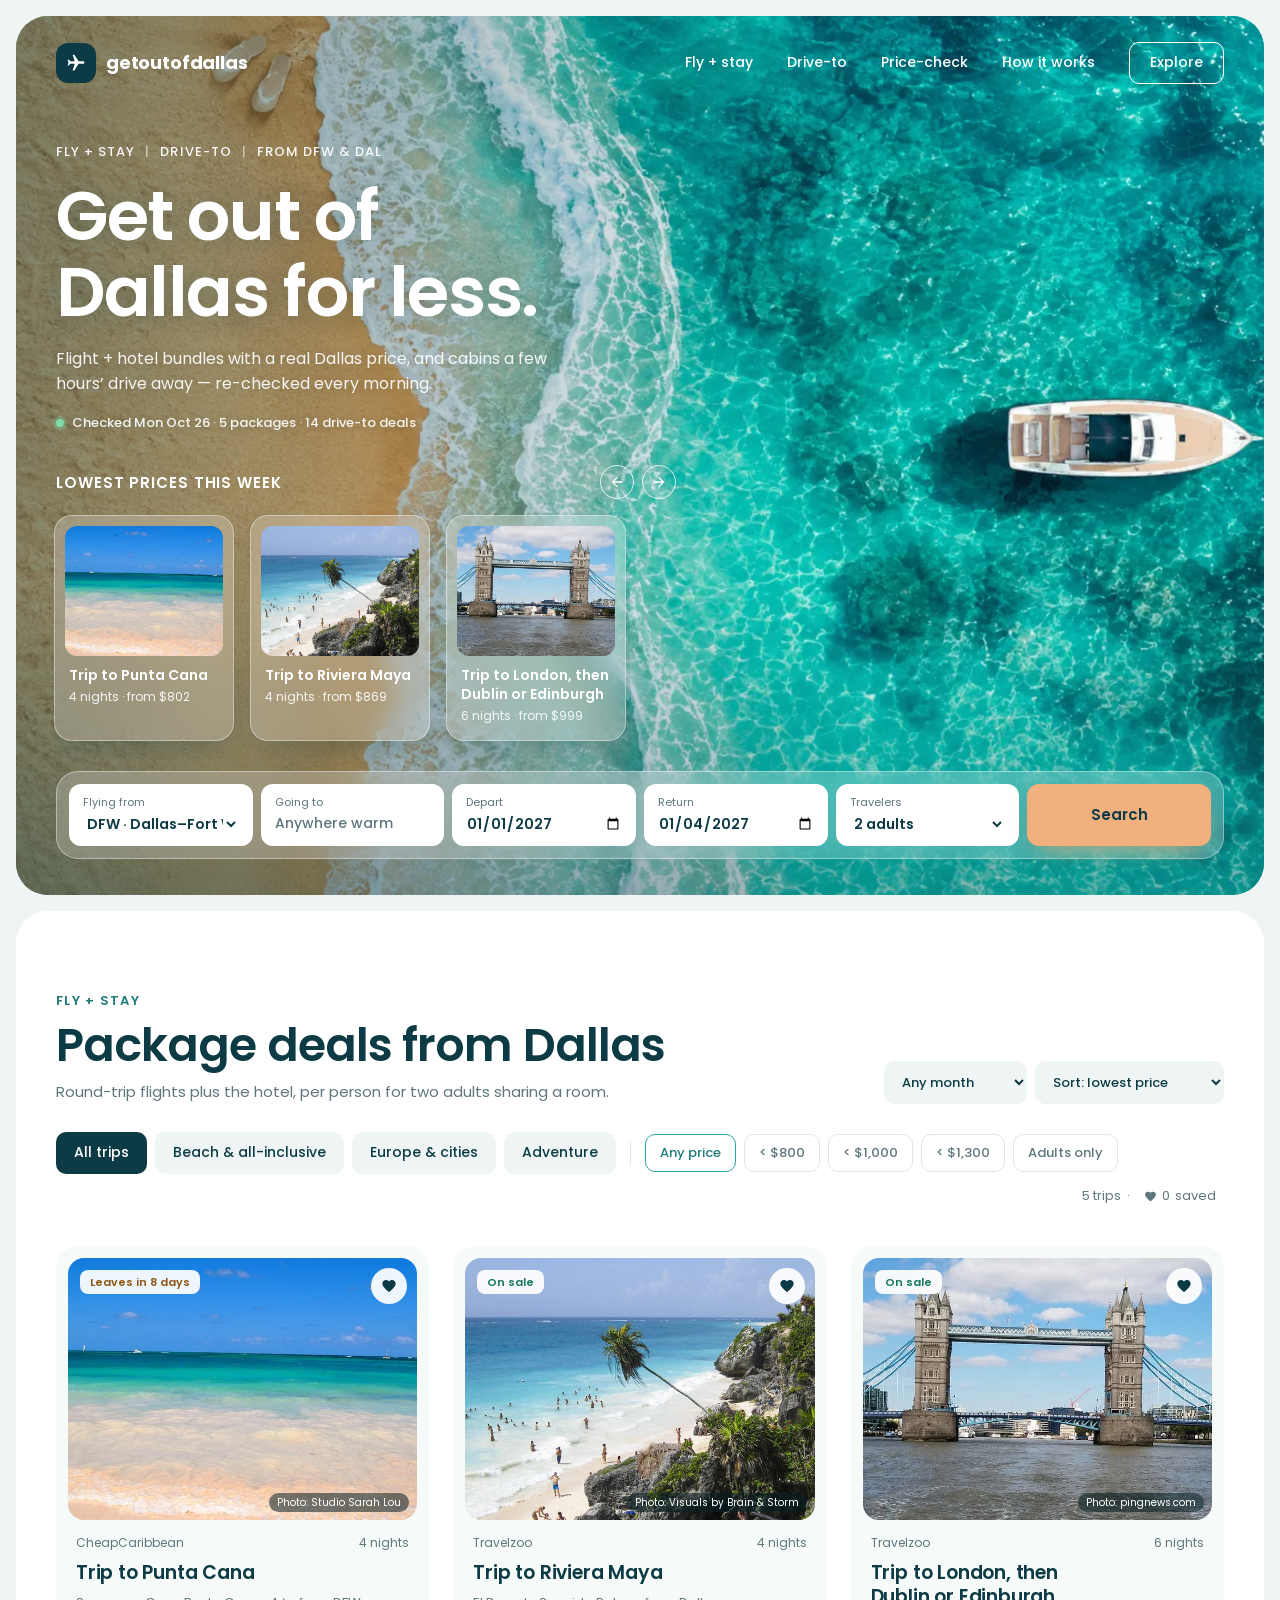
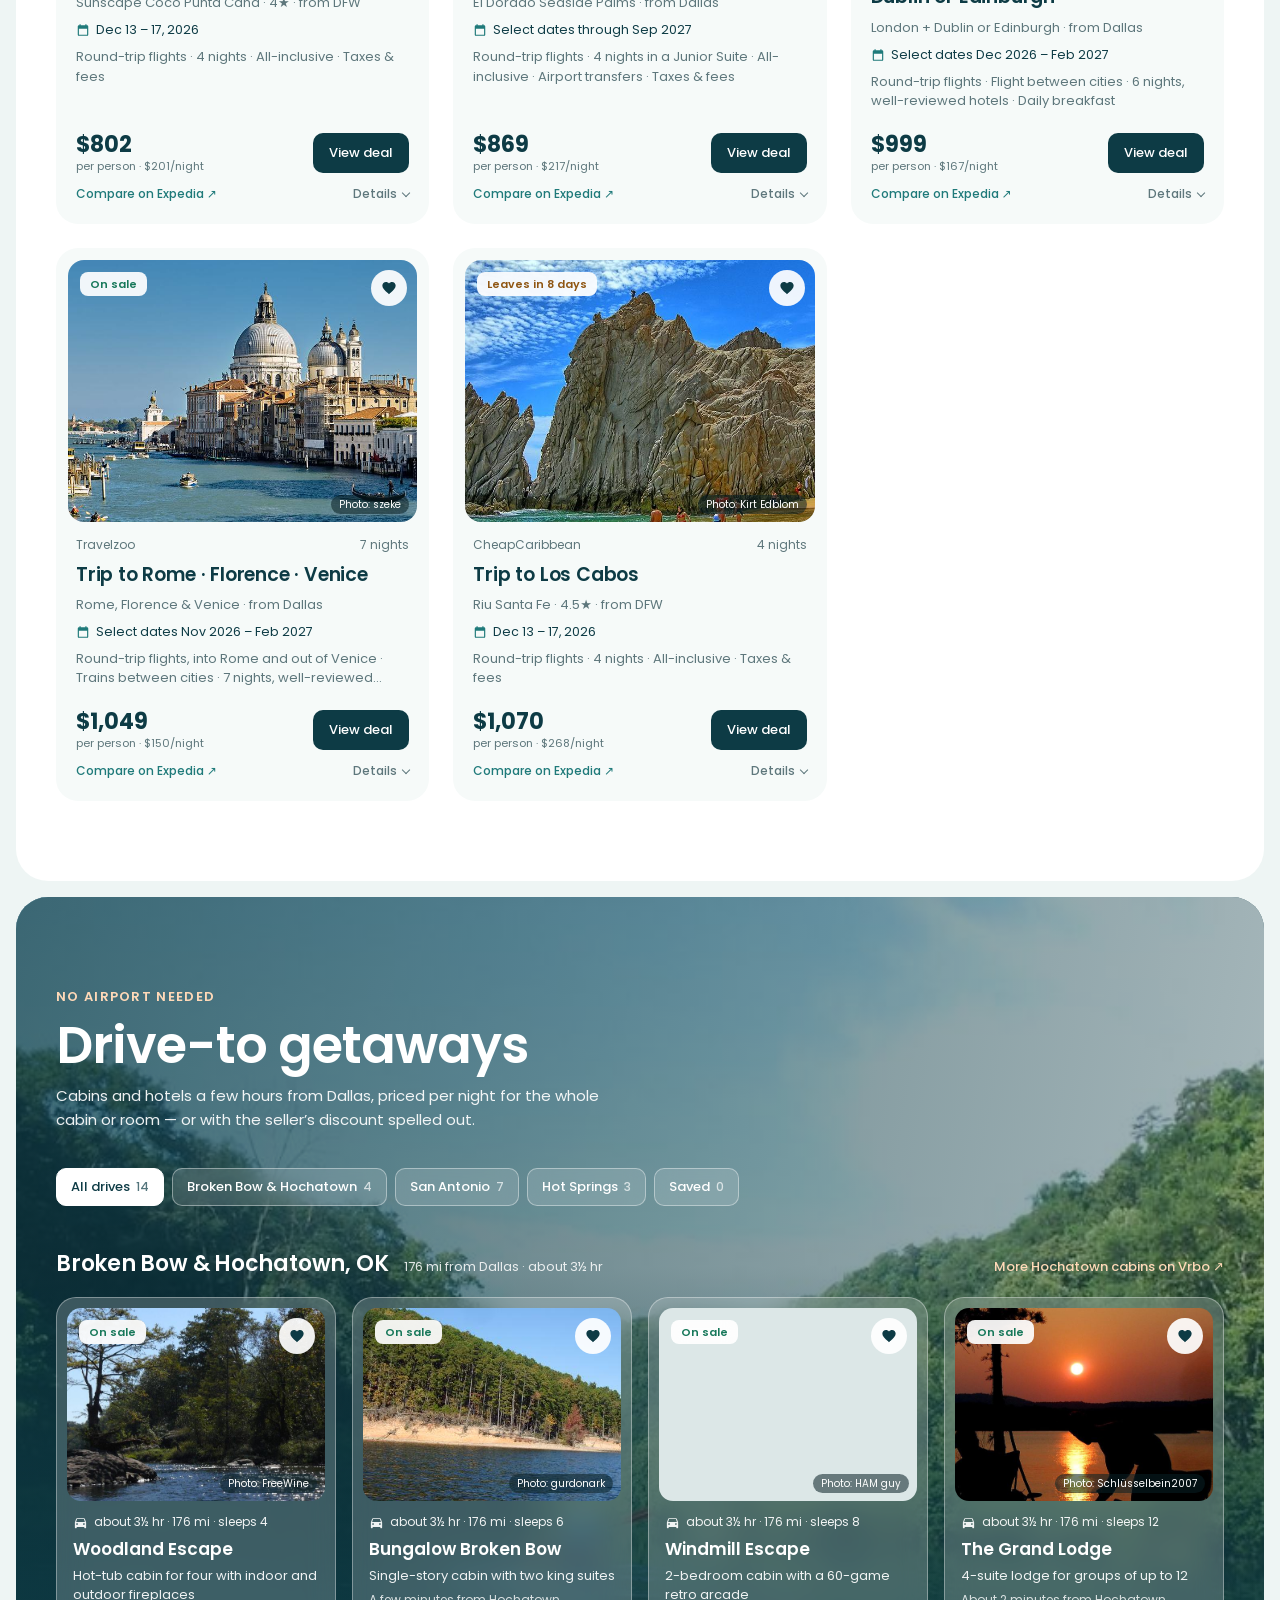
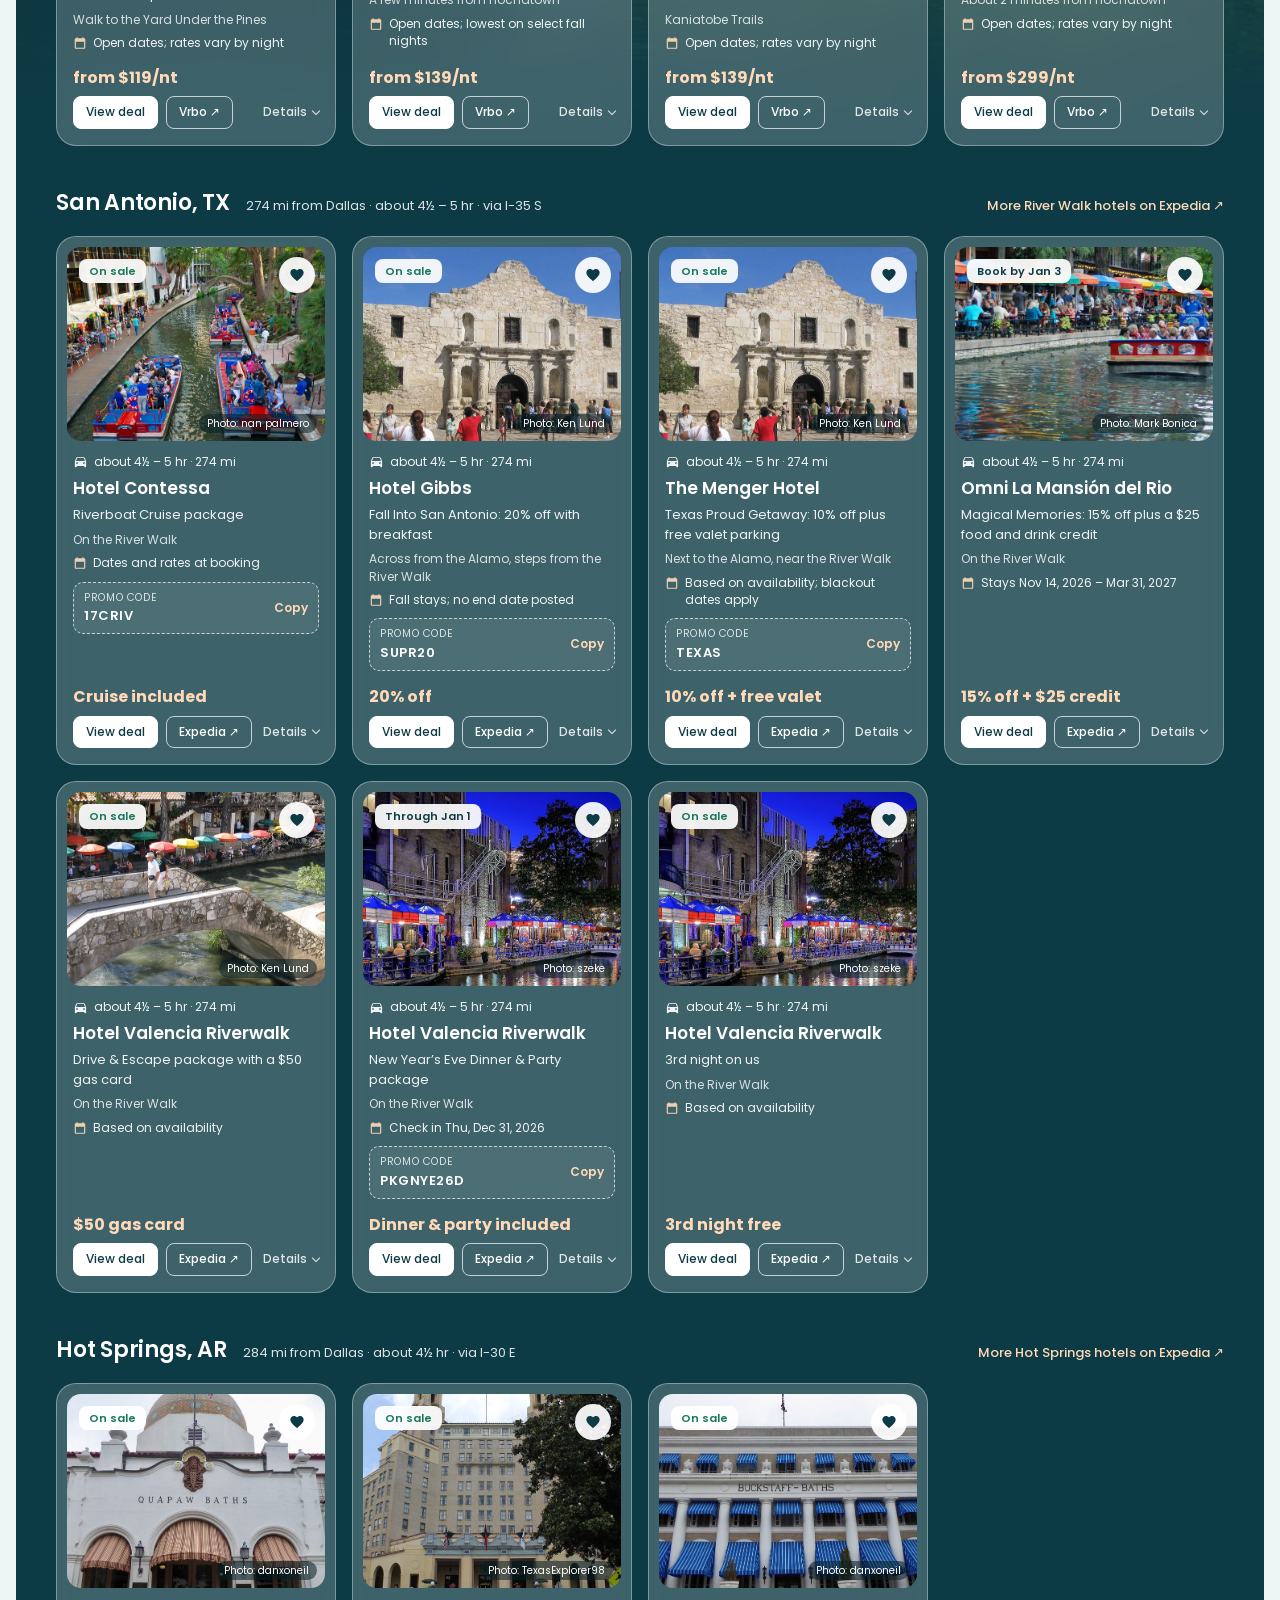
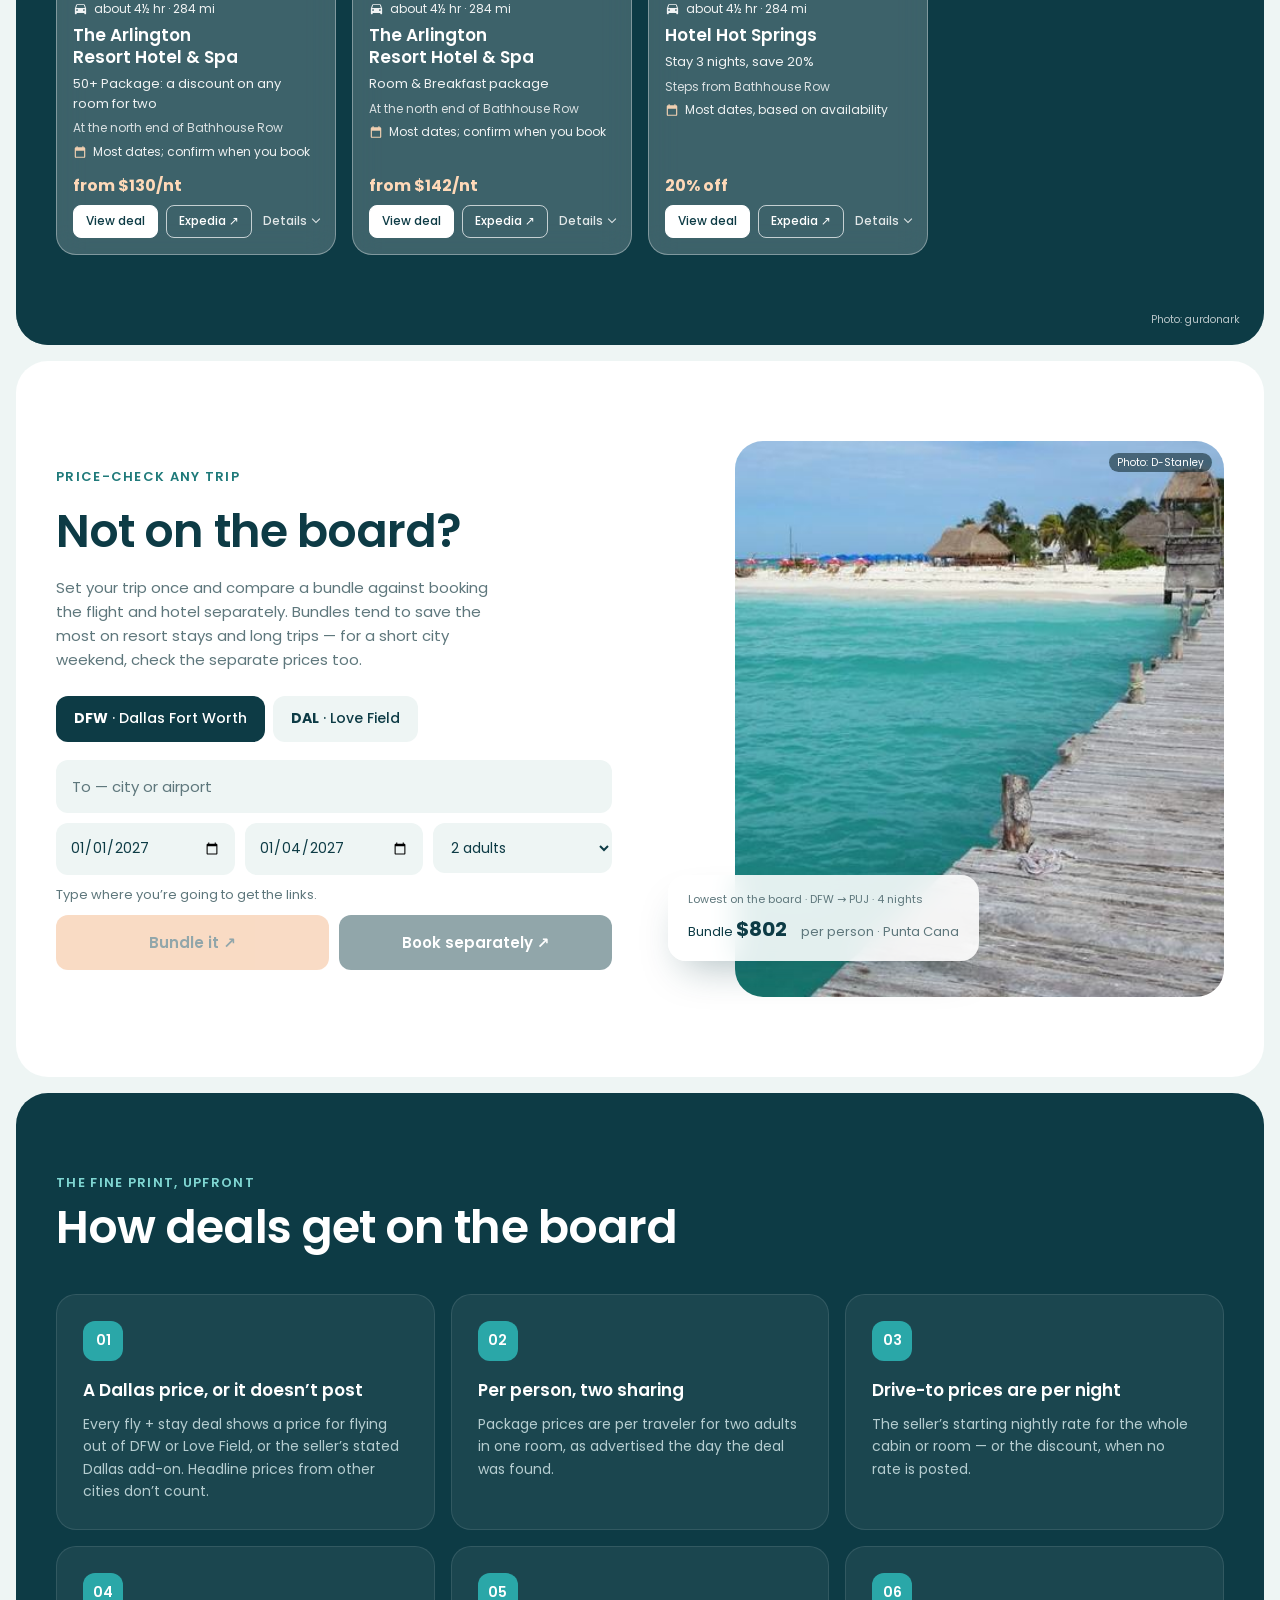
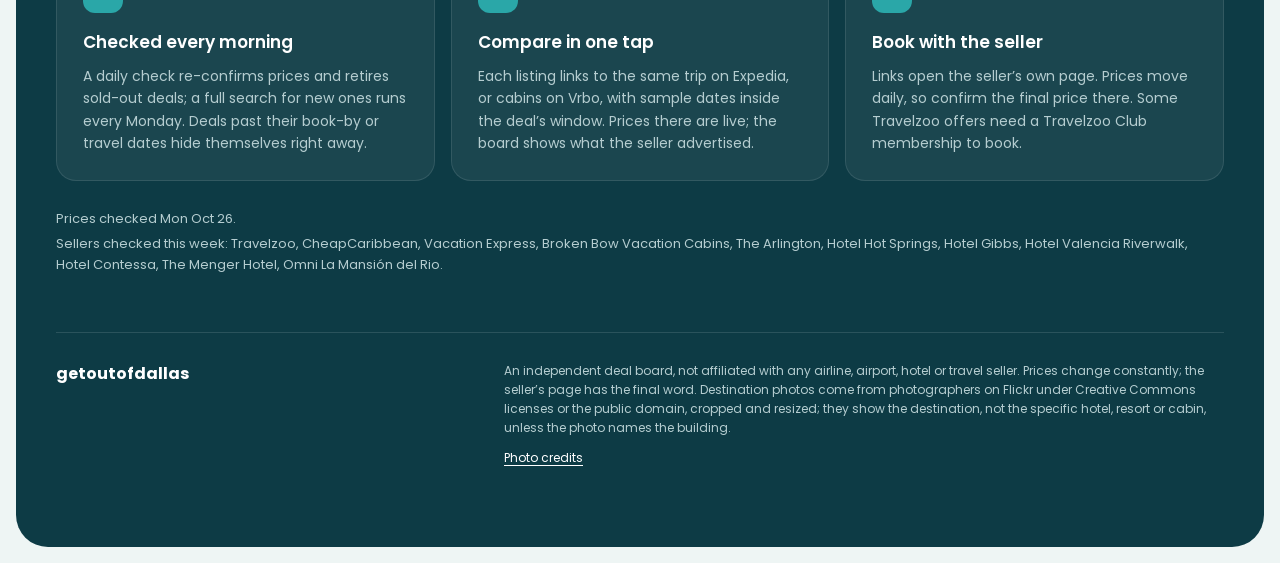
==== commit 0e8a4d99: "Add files via upload" ====
--- a/site/index.html
+++ b/site/index.html
@@ -490,6 +490,83 @@
 @media (prefers-reduced-motion: reduce) {
   *, *::before, *::after { animation: none !important; transition: none !important; }
 }
+
+/* ---------- phones: search-first, compact (Oct 2026) ---------- */
+.spill, .fopen, .fsheet-head, .fsheet-done, .fscrim, .mbadge { display: none; }
+.fsheet { display: contents; }
+.filters-end { order: 2; }
+@media (max-width: 600px) {
+  .hero { min-height: 0; background: transparent; color: var(--ink); }
+  .hero-photo, .hero::before { height: var(--band, 250px); bottom: auto; border-radius: 24px; overflow: hidden; }
+  .hero::before { background: linear-gradient(180deg, rgba(13, 59, 69, .35) 0%, rgba(13, 59, 69, .05) 40%, rgba(13, 59, 69, .6) 100%); }
+  .hero-body { display: contents; }
+  .top { order: 1; padding-bottom: 0; }
+  .topnav, .hero-eyebrow, .hero-lede { display: none; }
+  .hero h1 { order: 2; padding: 22px var(--gutter) 0; color: #fff; font-size: 31px; }
+  .hero-search { order: 3; padding: 22px var(--gutter) 0; }
+  .hero-stats { order: 4; padding: 14px var(--gutter) 0; color: var(--muted); text-shadow: none; opacity: 1; }
+  .pop { order: 5; margin: 0; padding: 22px var(--gutter) 8px; gap: 12px; }
+  .pop-title { font-size: 17px; font-weight: 700; letter-spacing: 0; text-transform: none; }
+  .pop-nav { display: none; }
+  .pop-list > li { flex-basis: 150px; }
+  .pop-card { padding: 0 0 12px; gap: 8px; border: 0; background: var(--panel); color: var(--ink); -webkit-backdrop-filter: none; backdrop-filter: none; box-shadow: 0 6px 18px -10px rgba(13, 59, 69, .35); overflow: hidden; }
+  .pop-card:hover { background: var(--panel); color: var(--ink); }
+  .pop-img { height: 100px; border-radius: 0; }
+  .pop-text { padding: 0 12px; }
+  .pop-name { font-size: 13px; }
+  .pop-meta { font-size: 12px; color: var(--muted); opacity: 1; }
+
+  .spill { display: flex; align-items: center; gap: 12px; width: 100%; padding: 6px 6px 6px 18px; border: 0; border-radius: 30px; background: var(--panel); color: var(--ink); text-align: left; box-shadow: 0 10px 28px -10px rgba(13, 59, 69, .45); }
+  .spill-text { flex: 1; min-width: 0; display: flex; flex-direction: column; }
+  .spill-text b { font-size: 15px; font-weight: 600; overflow: hidden; white-space: nowrap; text-overflow: ellipsis; }
+  .spill-text span { font-size: 12px; color: var(--muted); overflow: hidden; white-space: nowrap; text-overflow: ellipsis; }
+  .spill-go { width: 46px; height: 46px; flex: none; display: grid; place-items: center; border-radius: 50%; background: var(--ink); color: #fff; }
+  .spill-go .ico { width: 20px; height: 20px; }
+  .spill[aria-expanded="true"] .spill-go { background: var(--teal-ink); }
+  .search { display: none; margin-top: 10px; border: 0; background: var(--panel); -webkit-backdrop-filter: none; backdrop-filter: none; box-shadow: 0 10px 28px -12px rgba(13, 59, 69, .4); }
+  .hero-search.open .search { display: grid; }
+  .sf { background: var(--field); }
+
+  .fopen { display: inline-flex; align-items: center; justify-content: center; gap: 8px; min-height: 44px; padding: 0 16px; border: 1.5px solid var(--rule); border-radius: 22px; background: var(--panel); color: var(--ink); font-size: 14px; font-weight: 600; }
+  .fopen .ico { width: 18px; height: 18px; }
+  .fopen-n { min-width: 20px; height: 20px; display: grid; place-items: center; padding: 0 6px; border-radius: 10px; background: var(--sand); font-size: 11px; }
+  .sec-head { margin-bottom: 18px; }
+  .filters { display: flex; flex-wrap: wrap; align-items: center; gap: 10px; margin-bottom: 20px; }
+  .filters > .fgroup { flex: 0 0 calc(100% + 2 * var(--gutter)); }
+  .fsheet { display: flex; flex-direction: column; gap: 16px; position: fixed; z-index: 50; left: 0; right: 0; bottom: 0; max-height: 82vh; max-height: 82svh; overflow-y: auto; padding: 10px 20px max(20px, env(safe-area-inset-bottom, 0px)); border-radius: 28px 28px 0 0; background: var(--panel); box-shadow: 0 -12px 40px rgba(13, 59, 69, .25); transform: translateY(105%); visibility: hidden; transition: transform .25s ease, visibility 0s linear .25s; }
+  .fsheet.open { transform: none; visibility: visible; transition: transform .25s ease; }
+  .fsheet::before { content: ""; width: 40px; height: 4px; margin: 0 auto 2px; border-radius: 2px; background: var(--rule); flex: none; }
+  .fsheet-head { display: flex; align-items: center; justify-content: space-between; gap: 12px; }
+  .fsheet-head h3 { font-size: 17px; font-weight: 700; }
+  .fsheet .frow, .fsheet .frow .fgroup { flex-wrap: wrap; overflow: visible; margin: 0; padding: 0; }
+  .fsheet .opill { min-height: 44px; }
+  .fsheet .sec-tools { display: grid; grid-template-columns: 1fr 1fr; }
+  .fsheet .pale-select { min-height: 44px; }
+  .fsheet .frow .fgroup { display: grid; grid-template-columns: repeat(4, minmax(0, 1fr)); gap: 8px; width: 100%; }
+  .fsheet .frow .fgroup .opill { padding: 8px 4px; }
+  .fsheet .filters-end { justify-content: space-between; }
+  .fsheet .filters-end > [aria-hidden] { display: none; }
+  .fsheet .fsheet-done { order: 3; }
+  .fsheet-done { display: block; min-height: 48px; border: 0; border-radius: 24px; background: var(--teal); color: var(--ink); font-size: 15px; font-weight: 600; }
+  .fscrim { display: block; position: fixed; inset: 0; z-index: 49; background: rgba(13, 59, 69, .4); }
+  .fscrim[hidden] { display: none; }
+
+  .cards { gap: 10px; }
+  .card { display: grid; grid-template-columns: 104px minmax(0, 1fr); align-items: start; gap: 4px 12px; padding: 8px 8px 12px; }
+  .card-body { display: contents; }
+  .card-img { grid-row: 1 / span 4; align-self: stretch; aspect-ratio: auto; min-height: 104px; border-radius: 14px; }
+  .card-body > .mbadge, .card-body > .card-meta, .card-body > h3, .card-body > .card-sub { grid-column: 2; }
+  .card-body > :not(.mbadge):not(.card-meta):not(h3):not(.card-sub) { grid-column: 1 / -1; padding: 0 6px; }
+  .card-body > .when { margin-top: 6px; }
+  .card-img .badge { display: none; }
+  .card .heart { top: 4px; right: 4px; }
+  .card .credit { right: 4px; bottom: 4px; max-width: calc(100% - 8px); padding: 1px 6px; font-size: 9px; }
+  .mbadge { display: inline-block; width: fit-content; max-width: 100%; padding: 3px 8px; border-radius: 8px; background: var(--sand-soft); font-size: 11px; font-weight: 600; }
+  .card h3 { font-size: 16px; }
+  .card-sub, .card-incl { font-size: 12px; }
+  .card-foot { padding-top: 8px; }
+  .price-amt { font-size: 20px; }
+}
 </style>
 </head>
 <body>
@@ -532,7 +609,11 @@
       </div>
     </div>
 
-    <div class="hero-search">
+    <div class="hero-search" id="heroSearchBox">
+      <button class="spill" type="button" id="spill" aria-expanded="false" aria-controls="heroSearch">
+        <span class="spill-text"><b id="spillTo">Where to?</b><span id="spillSub">DFW · Any dates · 2 adults</span></span>
+        <span class="spill-go" aria-hidden="true"><svg class="ico" viewBox="0 0 24 24"><path d="M15.5 14h-.79l-.28-.27A6.47 6.47 0 0 0 16 9.5 6.5 6.5 0 1 0 9.5 16c1.61 0 3.09-.59 4.23-1.57l.27.28v.79l5 4.99L20.49 19l-4.99-5zm-6 0C7.01 14 5 11.99 5 9.5S7.01 5 9.5 5 14 7.01 14 9.5 11.99 14 9.5 14z"></path></svg></span>
+      </button>
       <form class="search" id="heroSearch" role="search" aria-label="Find a trip">
         <label class="sf sf-from"><span>Flying from</span>
           <select id="sFrom">
@@ -584,7 +665,10 @@
           <button class="pill" type="button" data-f="type" data-v="city" aria-pressed="false">Europe &amp; cities</button>
           <button class="pill" type="button" data-f="type" data-v="adventure" aria-pressed="false">Adventure</button>
         </div>
+        <button class="fopen" type="button" id="fopen" aria-haspopup="dialog" aria-controls="fsheet" aria-expanded="false"><svg class="ico" viewBox="0 0 24 24" aria-hidden="true"><path d="M3 17v2h6v-2H3zM3 5v2h10V5H3zm10 16v-2h8v-2h-8v-2h-2v6h2zM7 9v2H3v2h4v2h2V9H7zm14 4v-2H11v2h10zm-6-4h2V7h4V5h-4V3h-2v6z"></path></svg>Filters &amp; sort<span class="fopen-n" id="fopenN" hidden></span></button>
         <span class="vsep" aria-hidden="true"></span>
+        <div class="fsheet" id="fsheet" role="dialog" aria-modal="true" aria-labelledby="fsheetTitle">
+        <div class="fsheet-head"><h3 id="fsheetTitle">Filters &amp; sort</h3></div>
         <div class="frow">
           <div class="fgroup" role="group" aria-label="Price per person">
             <button class="opill" type="button" data-f="budget" data-v="any" aria-pressed="true">Any price</button>
@@ -594,12 +678,15 @@
           </div>
           <button class="opill" type="button" data-toggle="adults" aria-pressed="false">Adults only</button>
         </div>
-        <span class="search-chip" id="searchChip" hidden></span>
         <p class="filters-end">
           <span id="count" aria-live="polite"></span><span aria-hidden="true">·</span>
           <button class="saved-btn" type="button" data-toggle="saved" aria-pressed="false"><svg class="ico" viewBox="0 0 24 24" aria-hidden="true"><path d="M12 21.35l-1.45-1.32C5.4 15.36 2 12.28 2 8.5 2 5.42 4.42 3 7.5 3c1.74 0 3.41.81 4.5 2.09C13.09 3.81 14.76 3 16.5 3 19.58 3 22 5.42 22 8.5c0 3.78-3.4 6.86-8.55 11.54L12 21.35z"></path></svg><span id="savedCount">0</span> saved</button>
         </p>
+        <button class="fsheet-done" type="button" id="fsheetDone">Show trips</button>
+        </div>
+        <span class="search-chip" id="searchChip" hidden></span>
       </div>
+      <div class="fscrim" id="fscrim" hidden></div>
       <div class="cards" id="tickets"></div>
       <div class="empty" id="empty">
         <h3>Loading this week’s deals</h3>
@@ -1238,6 +1325,7 @@
     return h('article', { class: 'card', id: 'deal-' + d.id, 'aria-label': 'Trip to ' + (d.destination || d.title) + ', ' + d.title },
       h('div', { class: 'card-img' }, photoImg(photo), h('span', { class: 'badge st-' + st.key, text: st.pill }), heartBtn(d), creditEl(photo)),
       h('div', { class: 'card-body' },
+        h('span', { class: 'mbadge st-' + st.key, text: st.pill }),
         h('div', { class: 'card-meta' }, h('span', { text: d.provider || 'Seller' }), d.nights ? h('span', { text: d.nights + (d.nights === 1 ? ' night' : ' nights') }) : null),
         h('h3', { text: 'Trip to ' + (d.destination || d.title) }),
         h('p', { class: 'card-sub', text: sub }),
@@ -1742,6 +1830,96 @@
     $('#deals').scrollIntoView({ behavior: REDUCE ? 'auto' : 'smooth', block: 'start' });
   });
 
+
+  // ---------- phones: search pill, photo band, filters & sort sheet ----------
+  const PHONE = window.matchMedia('(max-width: 600px)');
+  function updatePill() {
+    const to = $('#sTo').value.trim();
+    $('#spillTo').textContent = to || 'Where to?';
+    const dep = $('#sDep').value, ret = $('#sRet').value;
+    const dates = state.heroDates && isYMD(dep) ? fmtMD(dep) + (isYMD(ret) && ret > dep ? '–' + fmtMD(ret) : '') : 'Any dates';
+    const pax = $('#sPax').selectedOptions[0];
+    $('#spillSub').textContent = [$('#sFrom').value, dates, pax ? pax.textContent : ''].filter(Boolean).join(' · ');
+  }
+  function setBand() {
+    const hero = $('#top'), pill = $('#spill');
+    if (!PHONE.matches || !pill.offsetHeight) { hero.style.removeProperty('--band'); return; }
+    const top = pill.getBoundingClientRect().top - hero.getBoundingClientRect().top;
+    hero.style.setProperty('--band', Math.round(top + pill.offsetHeight / 2) + 'px');
+  }
+  function openSearch(open) {
+    $('#heroSearchBox').classList.toggle('open', open);
+    $('#spill').setAttribute('aria-expanded', String(open));
+    if (open) $('#sTo').focus({ preventScroll: true });
+  }
+  $('#spill').addEventListener('click', () => openSearch($('#spill').getAttribute('aria-expanded') !== 'true'));
+  ['#sTo', '#sFrom', '#sDep', '#sRet', '#sPax'].forEach(sel => {
+    $(sel).addEventListener('input', updatePill);
+    $(sel).addEventListener('change', updatePill);
+  });
+  $('#heroSearch').addEventListener('submit', () => { updatePill(); if (PHONE.matches) openSearch(false); });
+
+  const secTools = $('.sec-tools'), secToolsHome = secTools.parentNode;
+  let sheetOpener = null;
+  function placeTools() {
+    if (PHONE.matches) $('#fsheet').insertBefore(secTools, $('#fsheet .filters-end'));
+    else { secToolsHome.append(secTools); closeSheet(); }
+  }
+  function sheetFocusables() {
+    return $$('#fsheet button, #fsheet select').filter(el => el.offsetParent !== null);
+  }
+  function openSheet() {
+    sheetOpener = document.activeElement;
+    $('#fsheet').classList.add('open');
+    $('#fscrim').hidden = false;
+    $('#fopen').setAttribute('aria-expanded', 'true');
+    const first = sheetFocusables()[0];
+    if (first) first.focus({ preventScroll: true });
+  }
+  function closeSheet() {
+    if (!$('#fsheet').classList.contains('open')) return;
+    $('#fsheet').classList.remove('open');
+    $('#fscrim').hidden = true;
+    $('#fopen').setAttribute('aria-expanded', 'false');
+    if (sheetOpener && sheetOpener.focus) sheetOpener.focus({ preventScroll: true });
+    sheetOpener = null;
+  }
+  $('#fopen').addEventListener('click', openSheet);
+  $('#fsheetDone').addEventListener('click', () => { closeSheet(); $('#tickets').scrollIntoView({ behavior: REDUCE ? 'auto' : 'smooth', block: 'start' }); });
+  $('#fscrim').addEventListener('click', closeSheet);
+  $('#fsheet').addEventListener('keydown', e => {
+    if (!PHONE.matches) return;
+    if (e.key === 'Escape') { e.preventDefault(); closeSheet(); return; }
+    if (e.key !== 'Tab') return;
+    const f = sheetFocusables();
+    if (!f.length) return;
+    if (e.shiftKey && document.activeElement === f[0]) { e.preventDefault(); f[f.length - 1].focus(); }
+    else if (!e.shiftKey && document.activeElement === f[f.length - 1]) { e.preventDefault(); f[0].focus(); }
+  });
+  function syncSheetCount() {
+    let n = 0;
+    if (state.f.budget && state.f.budget !== 'any') n++;
+    if (state.f.adults) n++;
+    if (state.f.saved) n++;
+    if (state.f.month && state.f.month !== 'any') n++;
+    if (state.sort && state.sort !== 'price') n++;
+    $('#fopenN').hidden = !n;
+    $('#fopenN').textContent = String(n);
+    const c = $('#count').textContent.trim();
+    $('#fsheetDone').textContent = /^\d+/.test(c) ? 'Show ' + c : 'Show trips';
+  }
+  new MutationObserver(syncSheetCount).observe($('#count'), { childList: true, characterData: true, subtree: true });
+  $('#filters').addEventListener('click', () => setTimeout(syncSheetCount));
+  ['#month', '#sort'].forEach(sel => $(sel).addEventListener('change', syncSheetCount));
+  const onPhoneChange = () => { placeTools(); setBand(); };
+  if (PHONE.addEventListener) PHONE.addEventListener('change', onPhoneChange); else PHONE.addListener(onPhoneChange);
+  if (window.ResizeObserver) new ResizeObserver(setBand).observe($('#top'));
+  window.addEventListener('resize', setBand);
+  if (document.fonts && document.fonts.ready) document.fonts.ready.then(setBand);
+  placeTools();
+  updatePill();
+  setBand();
+
   // ---------- load the board: board.json, refreshed after each morning price check ----------
   async function loadBoard() {
     try {
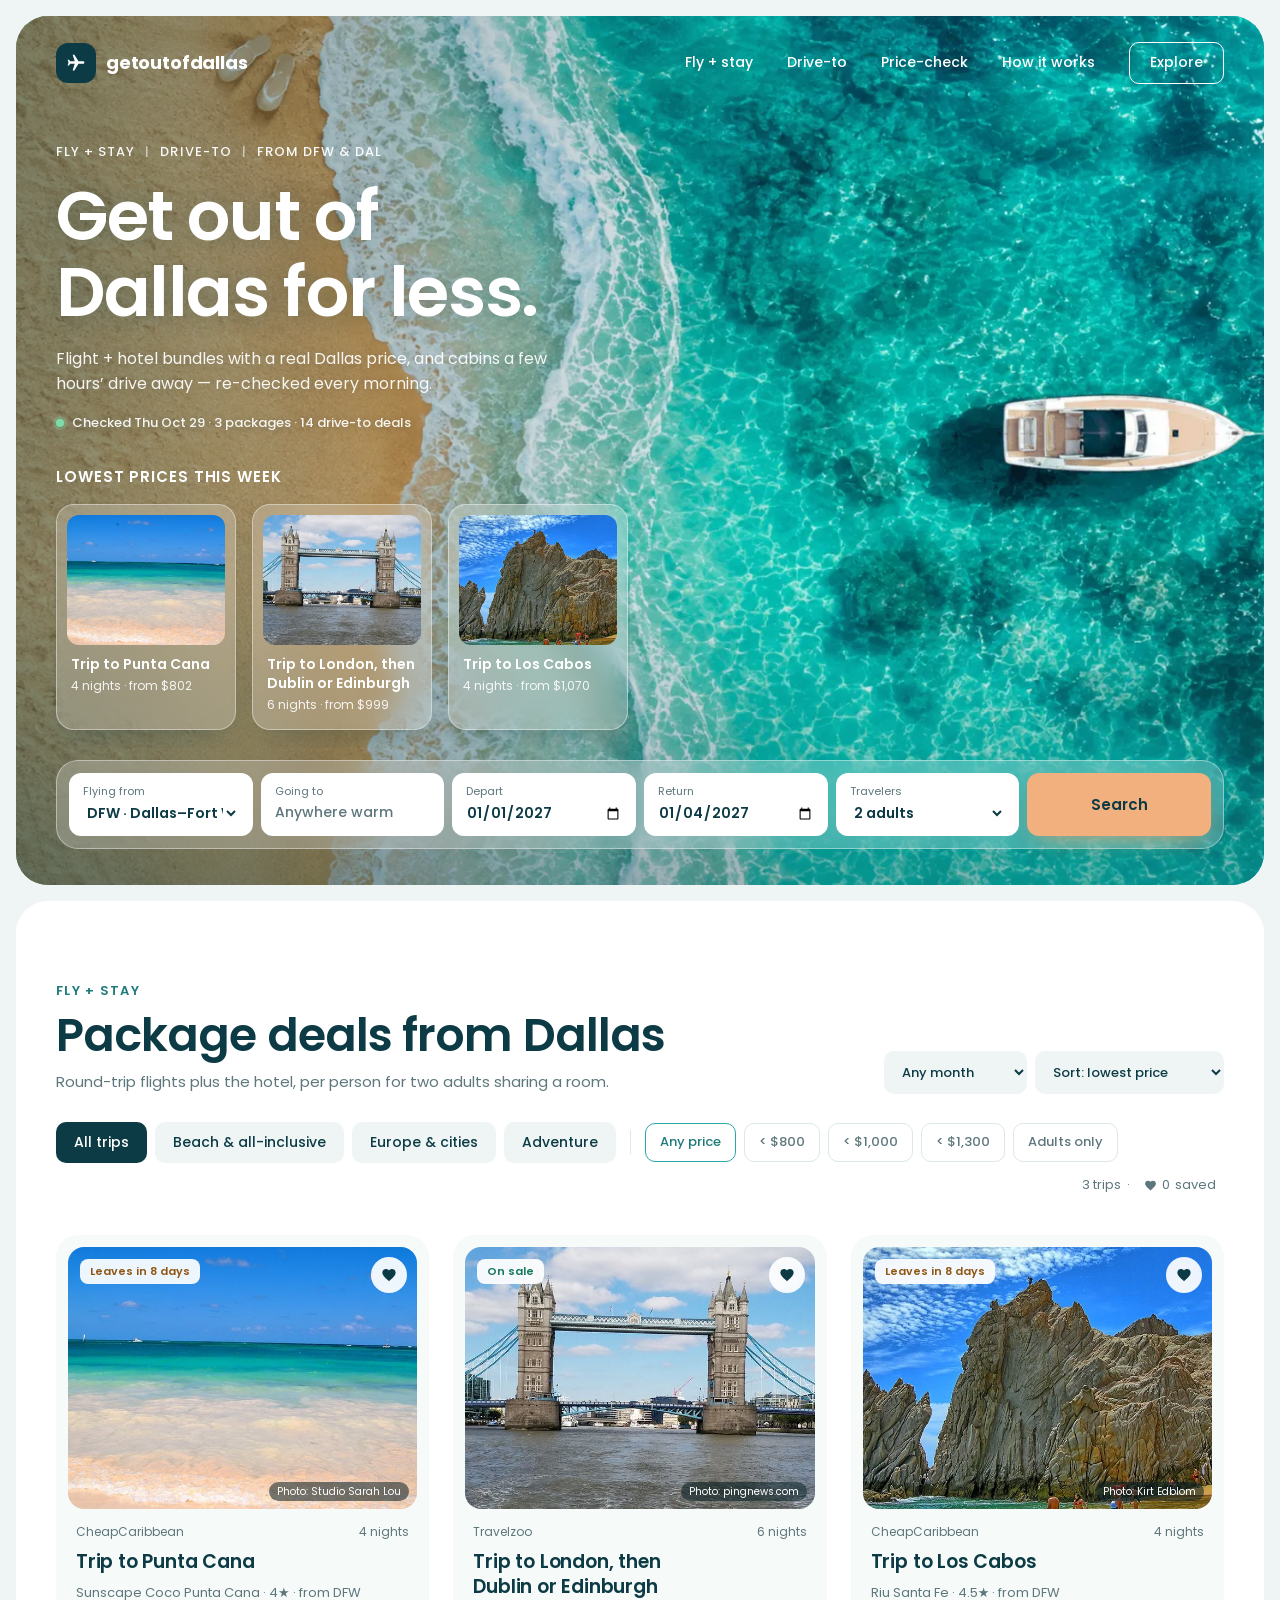
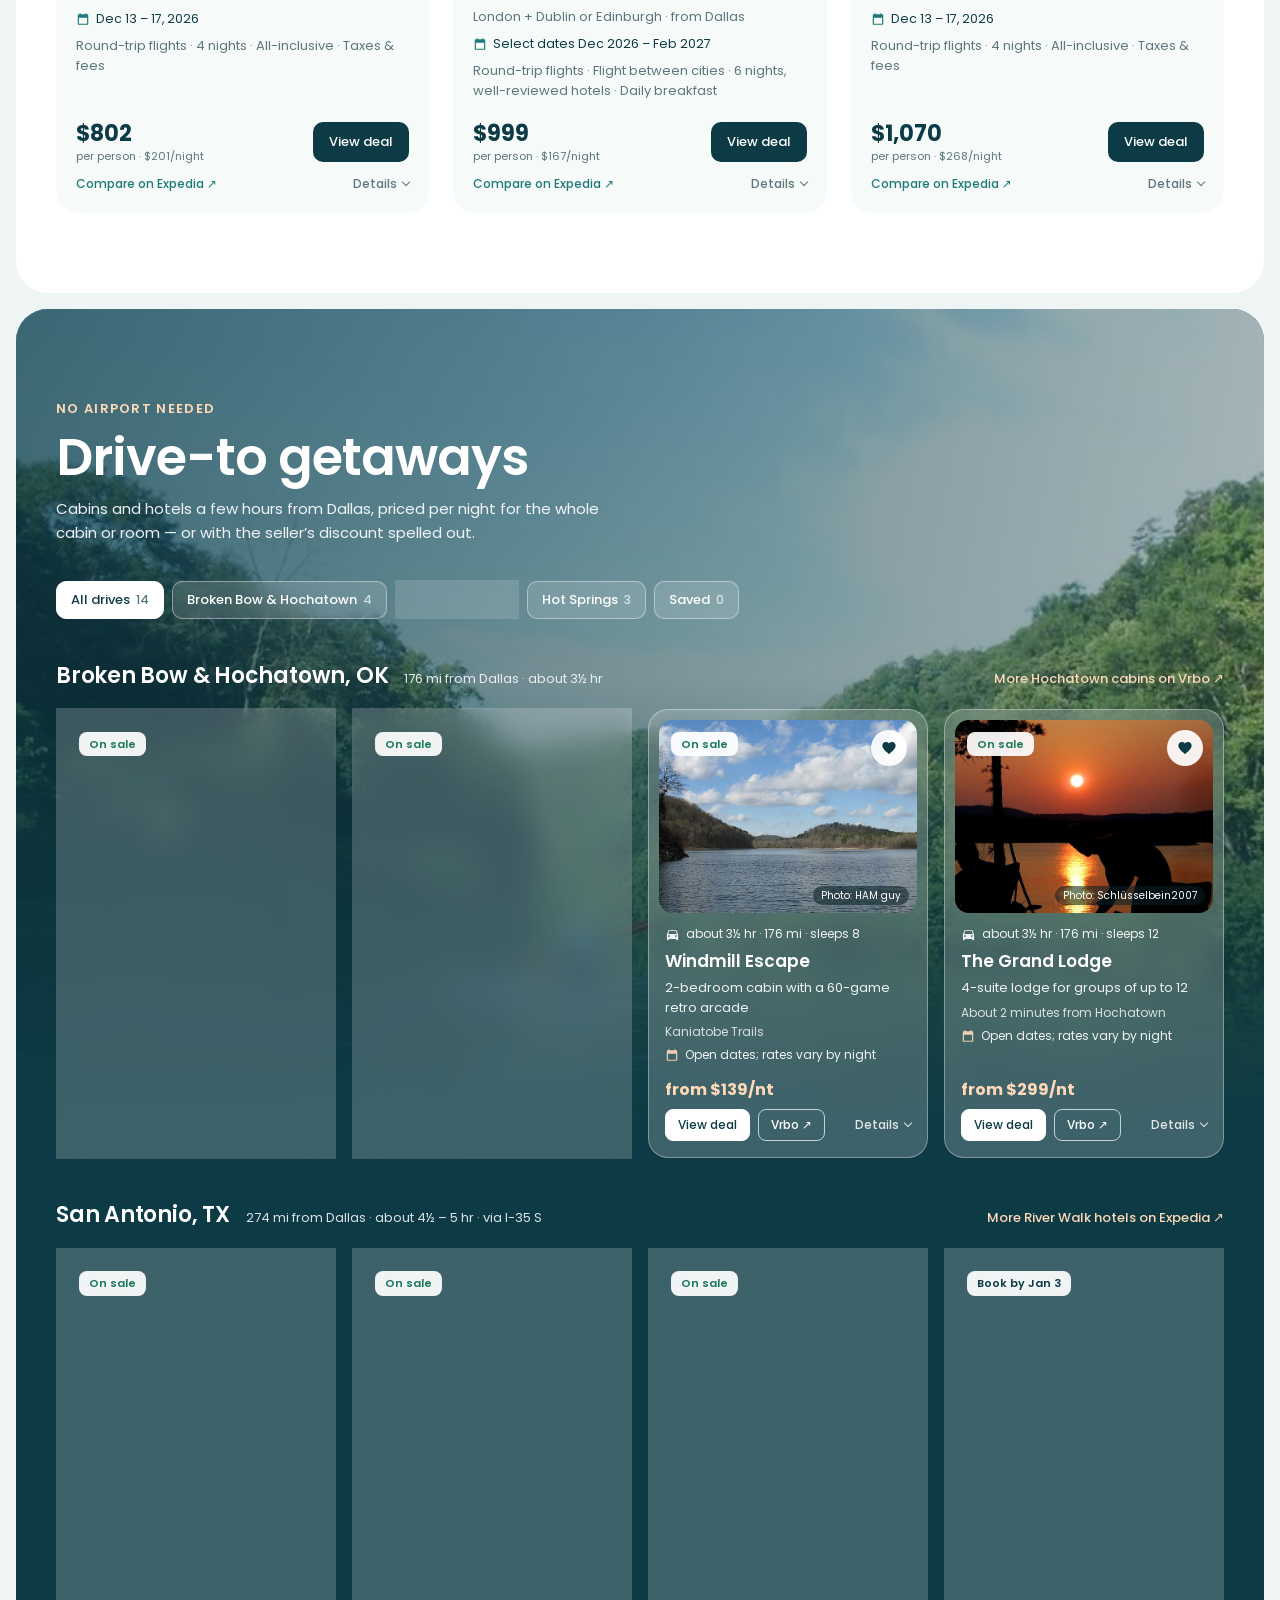
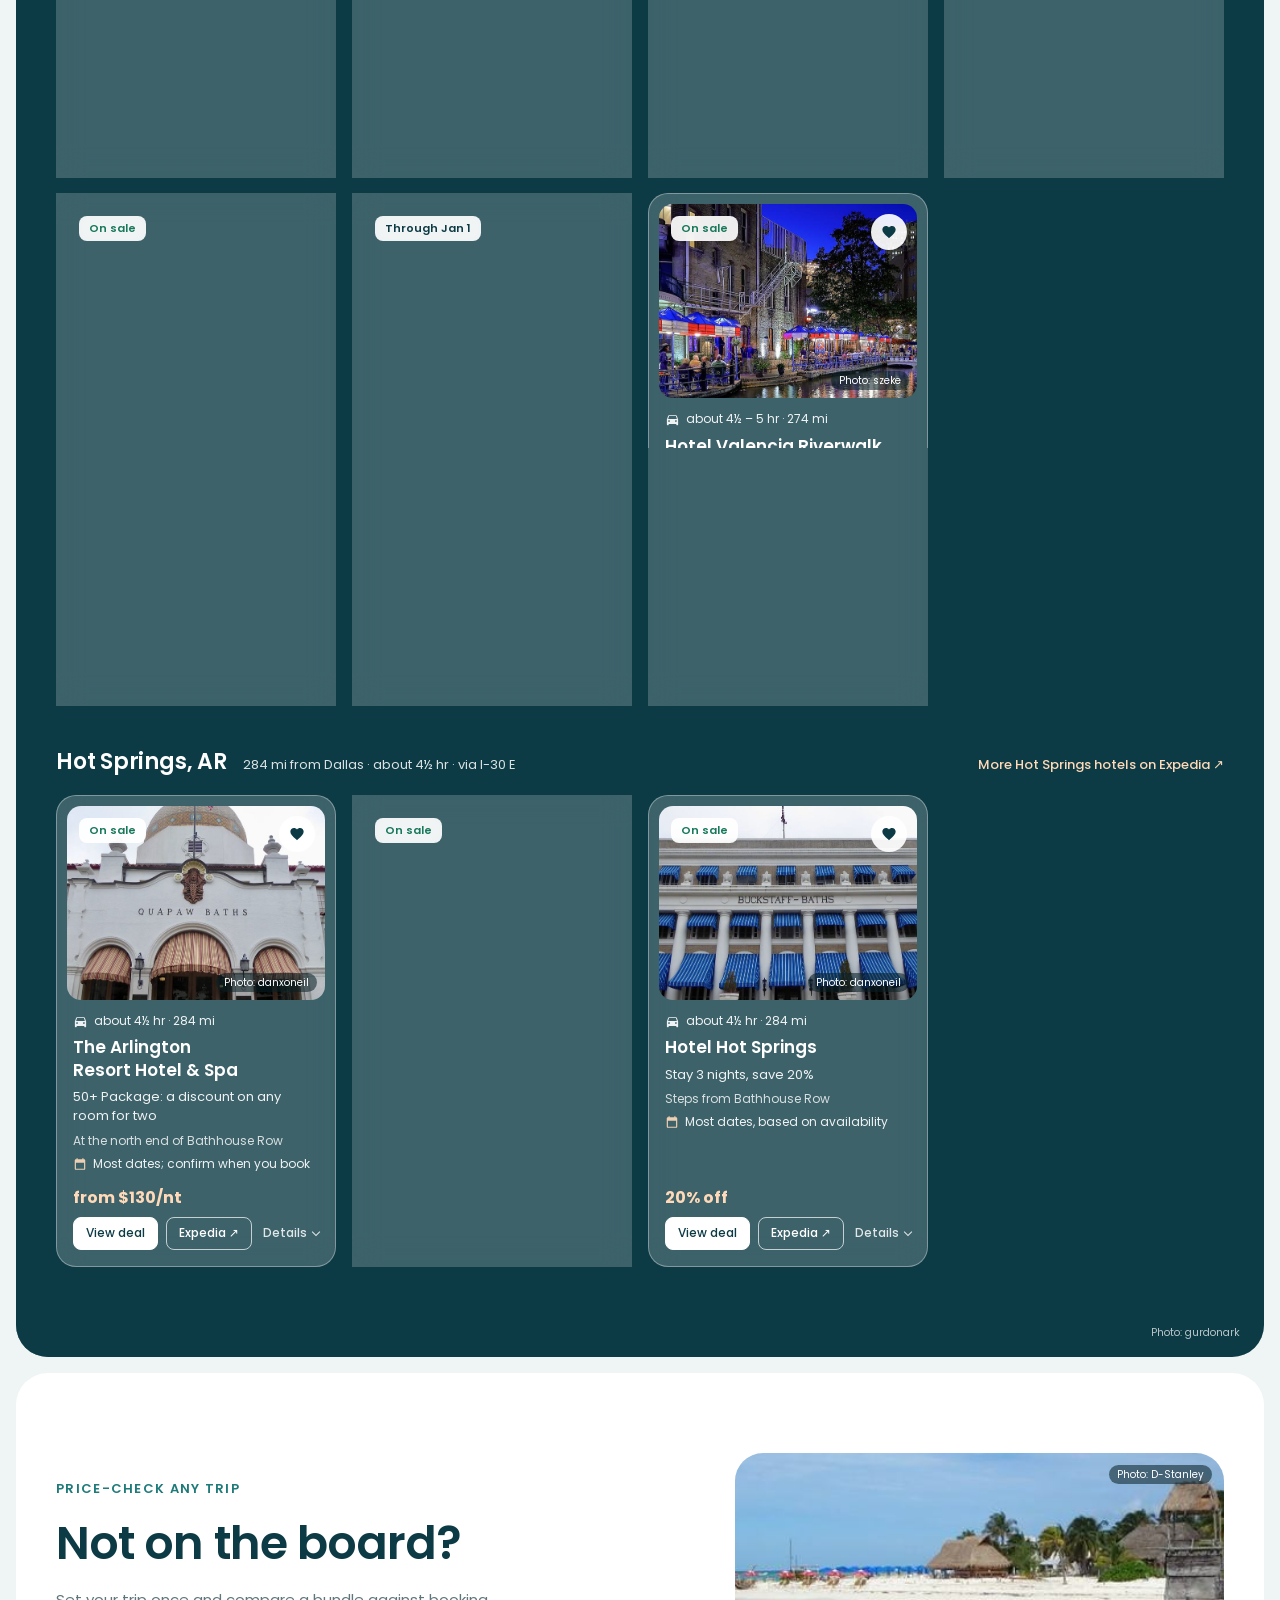
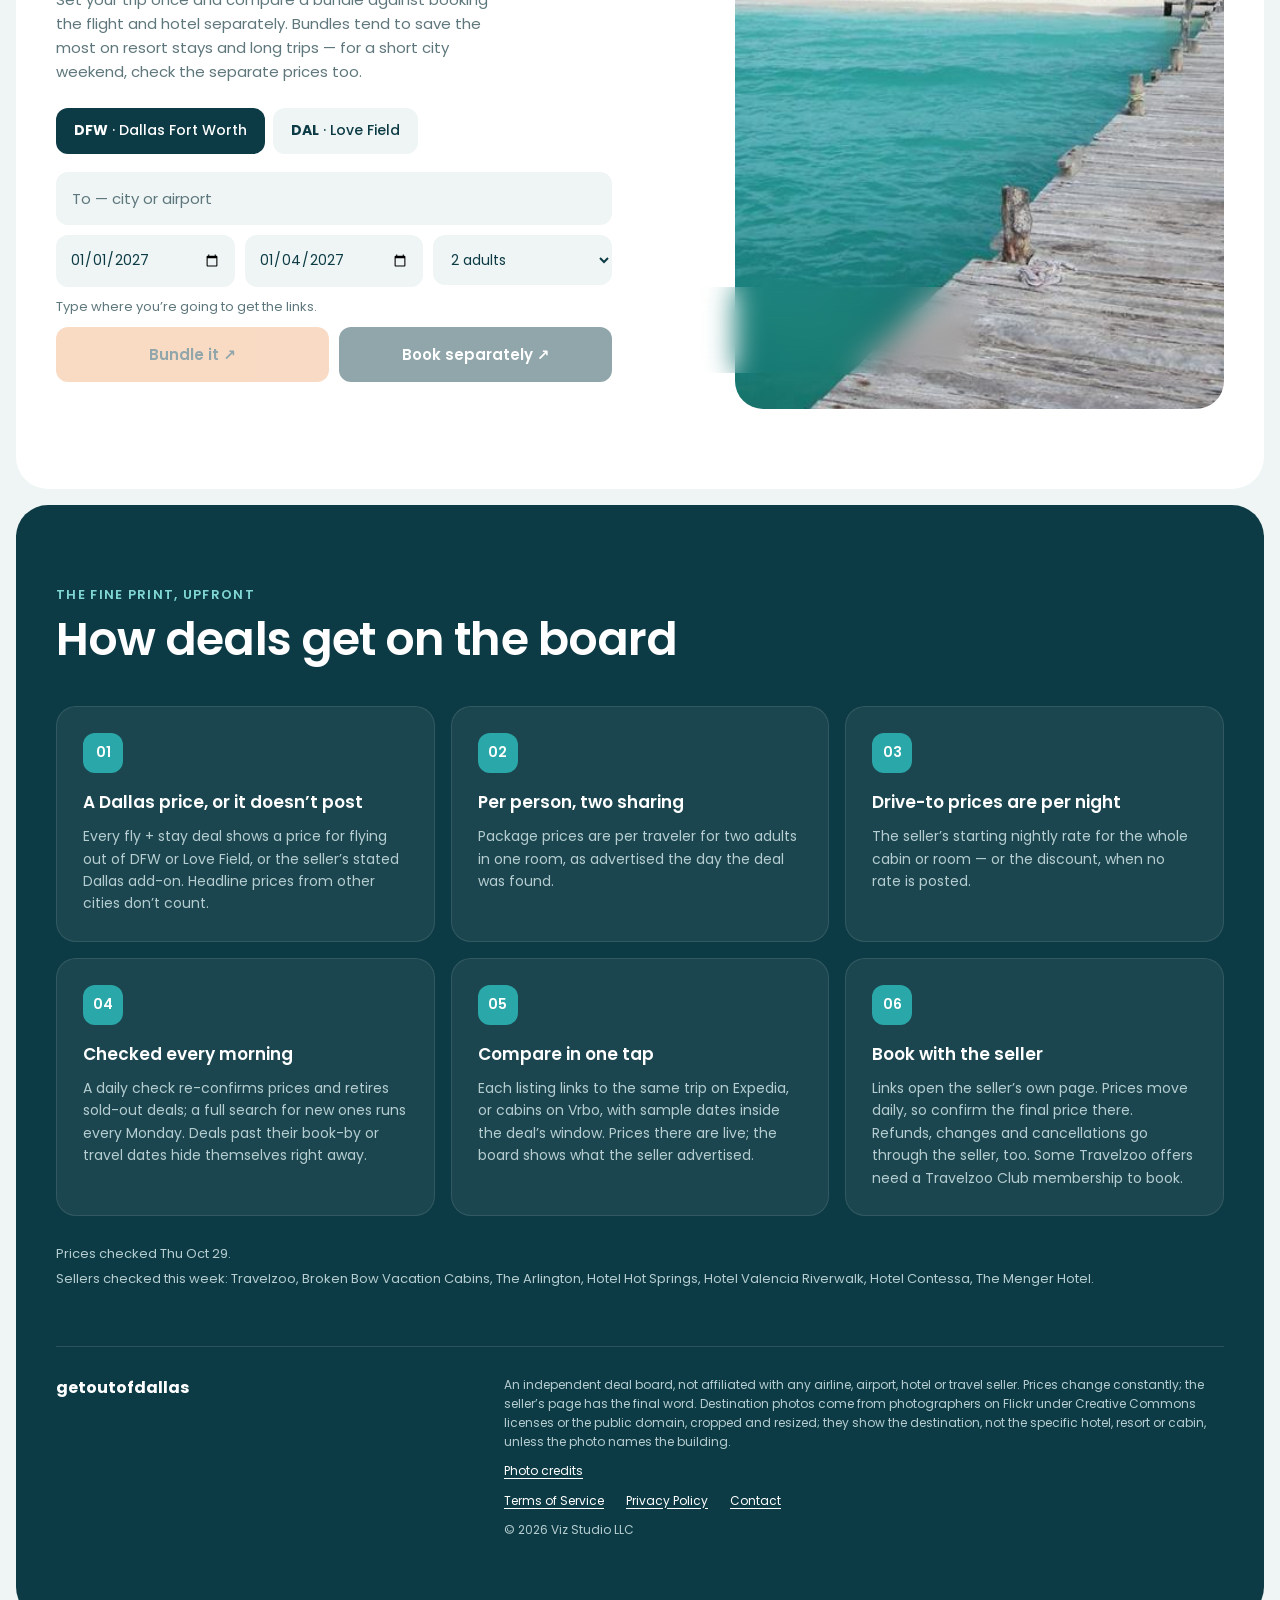
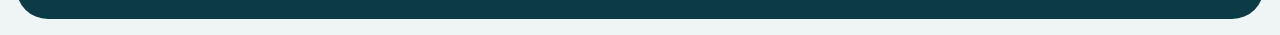
==== commit cf6314a2: "Add AdSense, ads.txt, Terms and Privacy pages AdSense tag (ca-pub-2936333423174343) in the head of e" ====
--- a/site/index.html
+++ b/site/index.html
@@ -3,6 +3,18 @@
 <head>
 <meta charset="utf-8">
 <meta name="viewport" content="width=device-width,initial-scale=1,viewport-fit=cover">
+<!-- Google tag (gtag.js) -->
+<script async src="https://www.googletagmanager.com/gtag/js?id=G-MBB366Q730"></script>
+<script>
+  window.dataLayer = window.dataLayer || [];
+  function gtag(){dataLayer.push(arguments);}
+  gtag('js', new Date());
+
+  gtag('config', 'G-MBB366Q730');
+</script>
+<!-- Google AdSense -->
+<script async src="https://pagead2.googlesyndication.com/pagead/js/adsbygoogle.js?client=ca-pub-2936333423174343"
+     crossorigin="anonymous"></script>
 <title>GetoutofDallas.com · Flight + hotel deals and drive-to getaways from Dallas</title>
 <link rel="canonical" href="https://getoutofdallas.com/">
 <link rel="icon" href="data:image/svg+xml,%3Csvg xmlns='http://www.w3.org/2000/svg' viewBox='0 0 32 32'%3E%3Crect width='32' height='32' rx='9' fill='%230D3B45'/%3E%3Cpath fill='%23fff' transform='translate(6 6) scale(.8333) rotate(90 12 12)' d='M21 16v-2l-8-5V3.5c0-.83-.67-1.5-1.5-1.5S10 2.67 10 3.5V9l-8 5v2l8-2.5V19l-2 1.5V22l3.5-1 3.5 1v-1.5L13 19v-5.5l8 2.5z'/%3E%3C/svg%3E">
@@ -433,6 +445,9 @@
 .credits li { break-inside: avoid; margin-bottom: 4px; }
 .credits a { color: #fff; text-decoration: underline; text-underline-offset: 2px; }
 .credits a:hover { color: var(--peach); }
+.foot-links { display: flex; flex-wrap: wrap; gap: 6px 22px; }
+.foot-links a { color: #fff; text-decoration: underline; text-underline-offset: 3px; }
+.foot-links a:hover { color: var(--peach); }
 
 /* ---------- Responsive ---------- */
 @media (max-width: 1000px) {
@@ -771,7 +786,7 @@
         <li class="rule"><span class="rule-n" aria-hidden="true">03</span><h3>Drive-to prices are per night</h3><p>The seller’s starting nightly rate for the whole cabin or room — or the discount, when no rate is posted.</p></li>
         <li class="rule"><span class="rule-n" aria-hidden="true">04</span><h3>Checked every morning</h3><p>A daily check re-confirms prices and retires sold-out deals; a full search for new ones runs every Monday. Deals past their book-by or travel dates hide themselves right away.</p></li>
         <li class="rule"><span class="rule-n" aria-hidden="true">05</span><h3>Compare in one tap</h3><p>Each listing links to the same trip on Expedia, or cabins on Vrbo, with sample dates inside the deal’s window. Prices there are live; the board shows what the seller advertised.</p></li>
-        <li class="rule"><span class="rule-n" aria-hidden="true">06</span><h3>Book with the seller</h3><p>Links open the seller’s own page. Prices move daily, so confirm the final price there. Some Travelzoo offers need a Travelzoo Club membership to book.</p></li>
+        <li class="rule"><span class="rule-n" aria-hidden="true">06</span><h3>Book with the seller</h3><p>Links open the seller’s own page. Prices move daily, so confirm the final price there. Refunds, changes and cancellations go through the seller, too. Some Travelzoo offers need a Travelzoo Club membership to book.</p></li>
       </ol>
       <div class="how-meta">
         <p id="boardFoot"></p>
@@ -785,6 +800,8 @@
             <summary>Photo credits</summary>
             <ul id="creditList"></ul>
           </details>
+          <p class="foot-links"><a href="terms.html">Terms of Service</a><a href="privacy.html">Privacy Policy</a><a href="mailto:hello@getoutofdallas.com">Contact</a></p>
+          <p>© 2026 Viz Studio LLC</p>
         </div>
       </footer>
     </div>
@@ -1667,6 +1684,78 @@
     el.classList.add('flash');
   }
 
+  // ---------- analytics: every link click goes to GA4 (gtag is set up in <head>) ----------
+  // deal_click         "View deal" → the seller's page (packages and drive-to)
+  // compare_click      "Compare on Expedia / Vrbo" and "More … on Vrbo / Expedia"
+  // price_check_click  price-check links: Bundle it, Book separately, Southwest, Kayak, Booking.com…
+  // link_click         everything else: menu, jumps to a deal, photo credits
+  const SECTION_NAME = { top: 'hero', deals: 'packages', drive: 'drive_to', kiosk: 'price_check', how: 'how_it_works' };
+  const clip = (s, n = 100) => String(s == null ? '' : s).replace(/\s+/g, ' ').trim().slice(0, n);
+  function linkText(a) {
+    const bits = [];
+    const walk = document.createTreeWalker(a, NodeFilter.SHOW_TEXT);
+    for (let n = walk.nextNode(); n; n = walk.nextNode()) {
+      const hid = n.parentElement && n.parentElement.closest('[aria-hidden="true"]');
+      if (!hid || !a.contains(hid)) bits.push(n.nodeValue);
+    }
+    return clip(bits.join(' ').replace(/↗/g, '')) || clip(a.getAttribute('aria-label'));
+  }
+  function linkKind(a, out) {
+    if (a.closest('#kform')) {
+      return ['price_check_click', a.id === 'kBundleGo' ? 'bundle' : a.id === 'kSplitGo' ? 'book_separately' : a.closest('#kBundle') ? 'more_bundles' : 'flights_hotels'];
+    }
+    if (a.matches('.btn-dark, .gbtn-solid')) return ['deal_click', 'view_deal'];
+    if (a.matches('.cmp, .gbtn')) return ['compare_click', 'compare'];
+    if (a.matches('.area-more')) return ['compare_click', 'area_more'];
+    if (a.hasAttribute('data-jump')) return ['link_click', 'deal_jump'];
+    if (a.matches('.credit, .bg-credit') || a.closest('#credits')) return ['link_click', 'photo_credit'];
+    if (a.closest('.top')) return ['link_click', 'menu'];
+    return ['link_click', out ? 'outbound' : 'internal'];
+  }
+  function dealParams(id) {
+    const d = id ? (state.deals.find(x => x.id === id) || state.drives.find(x => x.id === id)) : null;
+    if (!d) return {};
+    return {
+      deal_id: clip(d.id),
+      deal_name: clip(d.title),
+      deal_type: d.kindOf === 'drive' ? 'drive_to' : 'package',
+      destination: clip(d.kindOf === 'drive' ? d.area : (d.destination || d.destCode)),
+      seller: clip(d.provider),
+      deal_price: d.price != null ? Math.round(d.price) : null,
+    };
+  }
+  function trackLink(e) {
+    // left click / Enter, or a middle click (auxclick) that opens a new tab
+    if (e.type === 'click' ? e.button !== 0 : e.button !== 1) return;
+    const a = e.target instanceof Element ? e.target.closest('a[href]') : null;
+    if (!a || typeof window.gtag !== 'function') return;
+    try {
+      const url = new URL(a.href, location.href);
+      if (url.protocol !== 'https:' && url.protocol !== 'http:') return;
+      const out = url.host !== location.host;
+      const [name, type] = linkKind(a, out);
+      const card = a.closest('article[id^="deal-"]');
+      const sec = a.closest('section[id]');
+      const p = Object.assign({
+        link_type: type,
+        link_url: clip(url.href),
+        link_domain: url.hostname.replace(/^www\./, ''),
+        link_text: linkText(a),
+        outbound: out,
+        section: sec ? (SECTION_NAME[sec.id] || sec.id) : '',
+      }, dealParams(a.getAttribute('data-jump') || (card ? card.id.slice(5) : '')));
+      if (name === 'price_check_click') {
+        const dest = resolveDest($('#kTo').value);
+        p.trip_from = state.kFrom;
+        p.trip_to = dest ? dest.code : '';
+      }
+      for (const k of Object.keys(p)) if (p[k] === '' || p[k] == null) delete p[k];
+      window.gtag('event', name, p);
+    } catch (err) { /* analytics never gets in the way of a click */ }
+  }
+  document.addEventListener('click', trackLink, true);
+  document.addEventListener('auxclick', trackLink, true);
+
   // ---------- price-check kiosk ----------
   // [code, label, hotel search city, AA Vacations slug, beach, other names people type]
   const DESTS = [
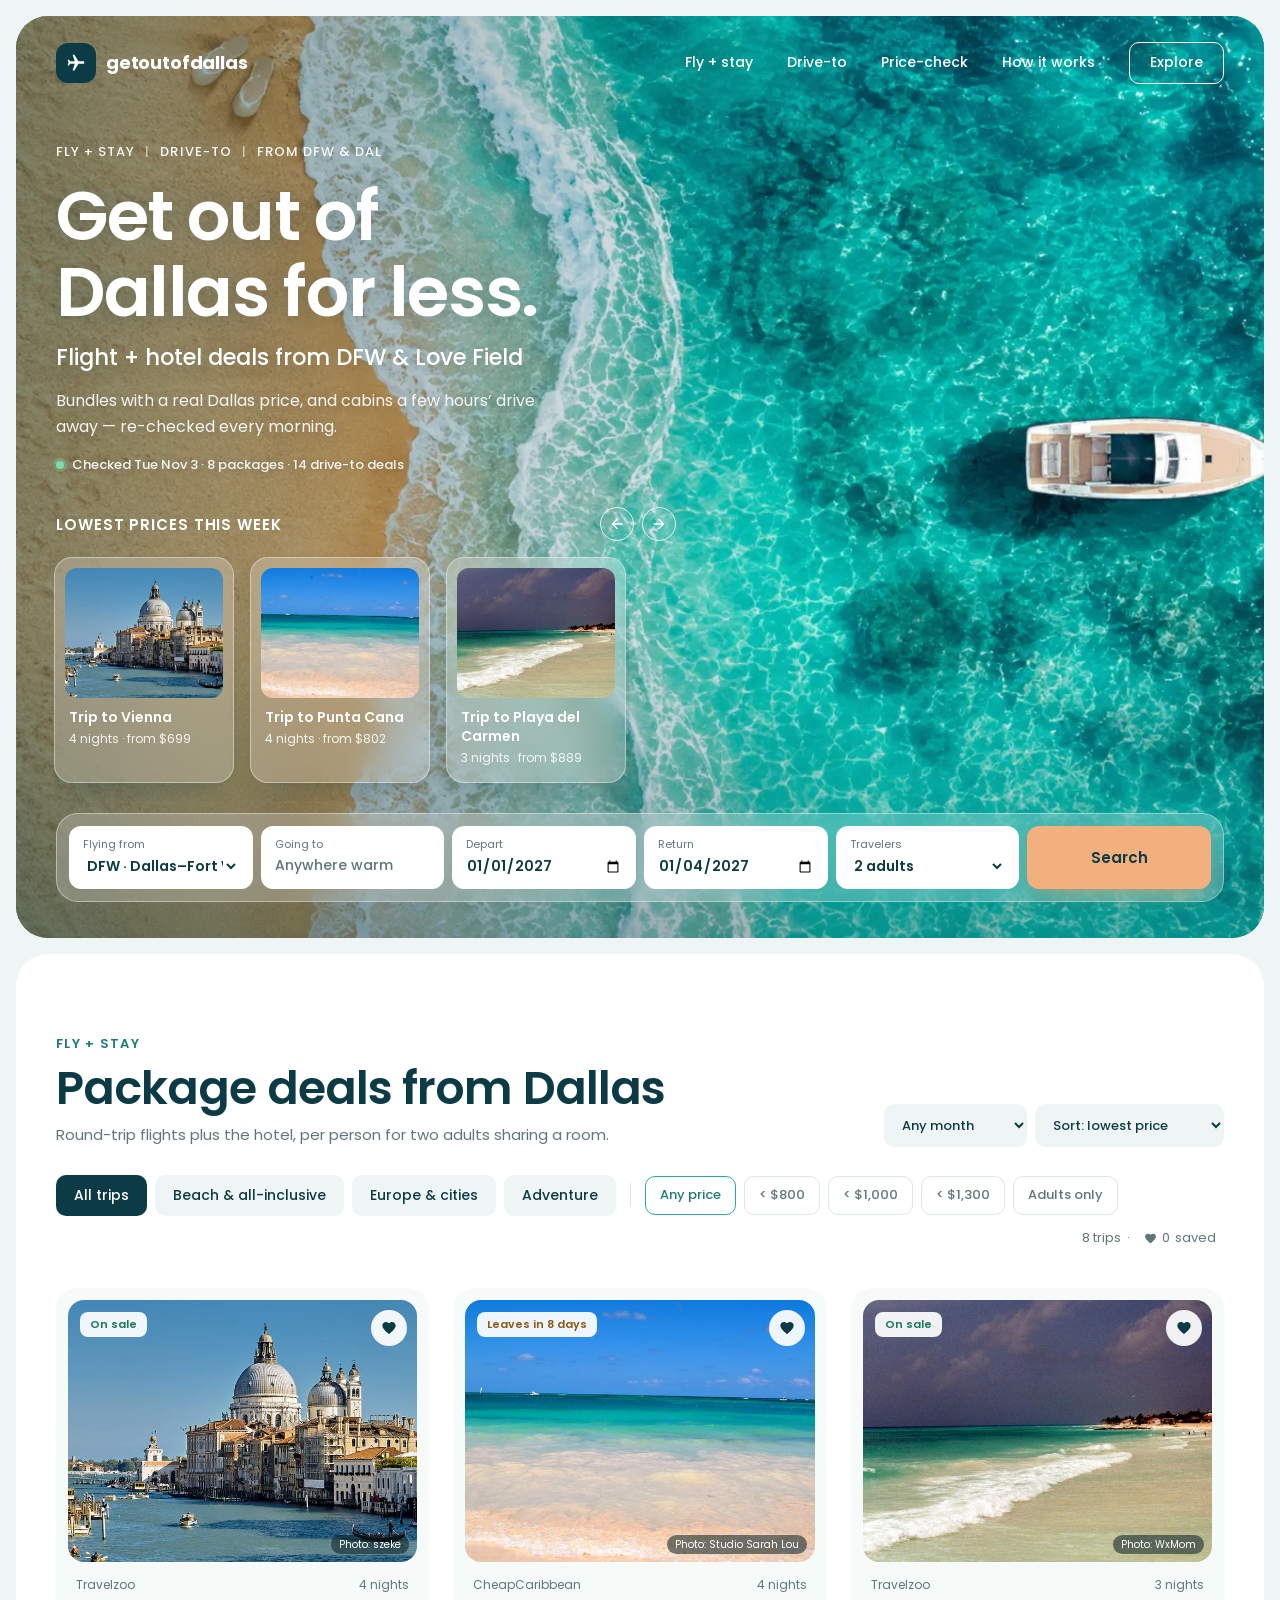
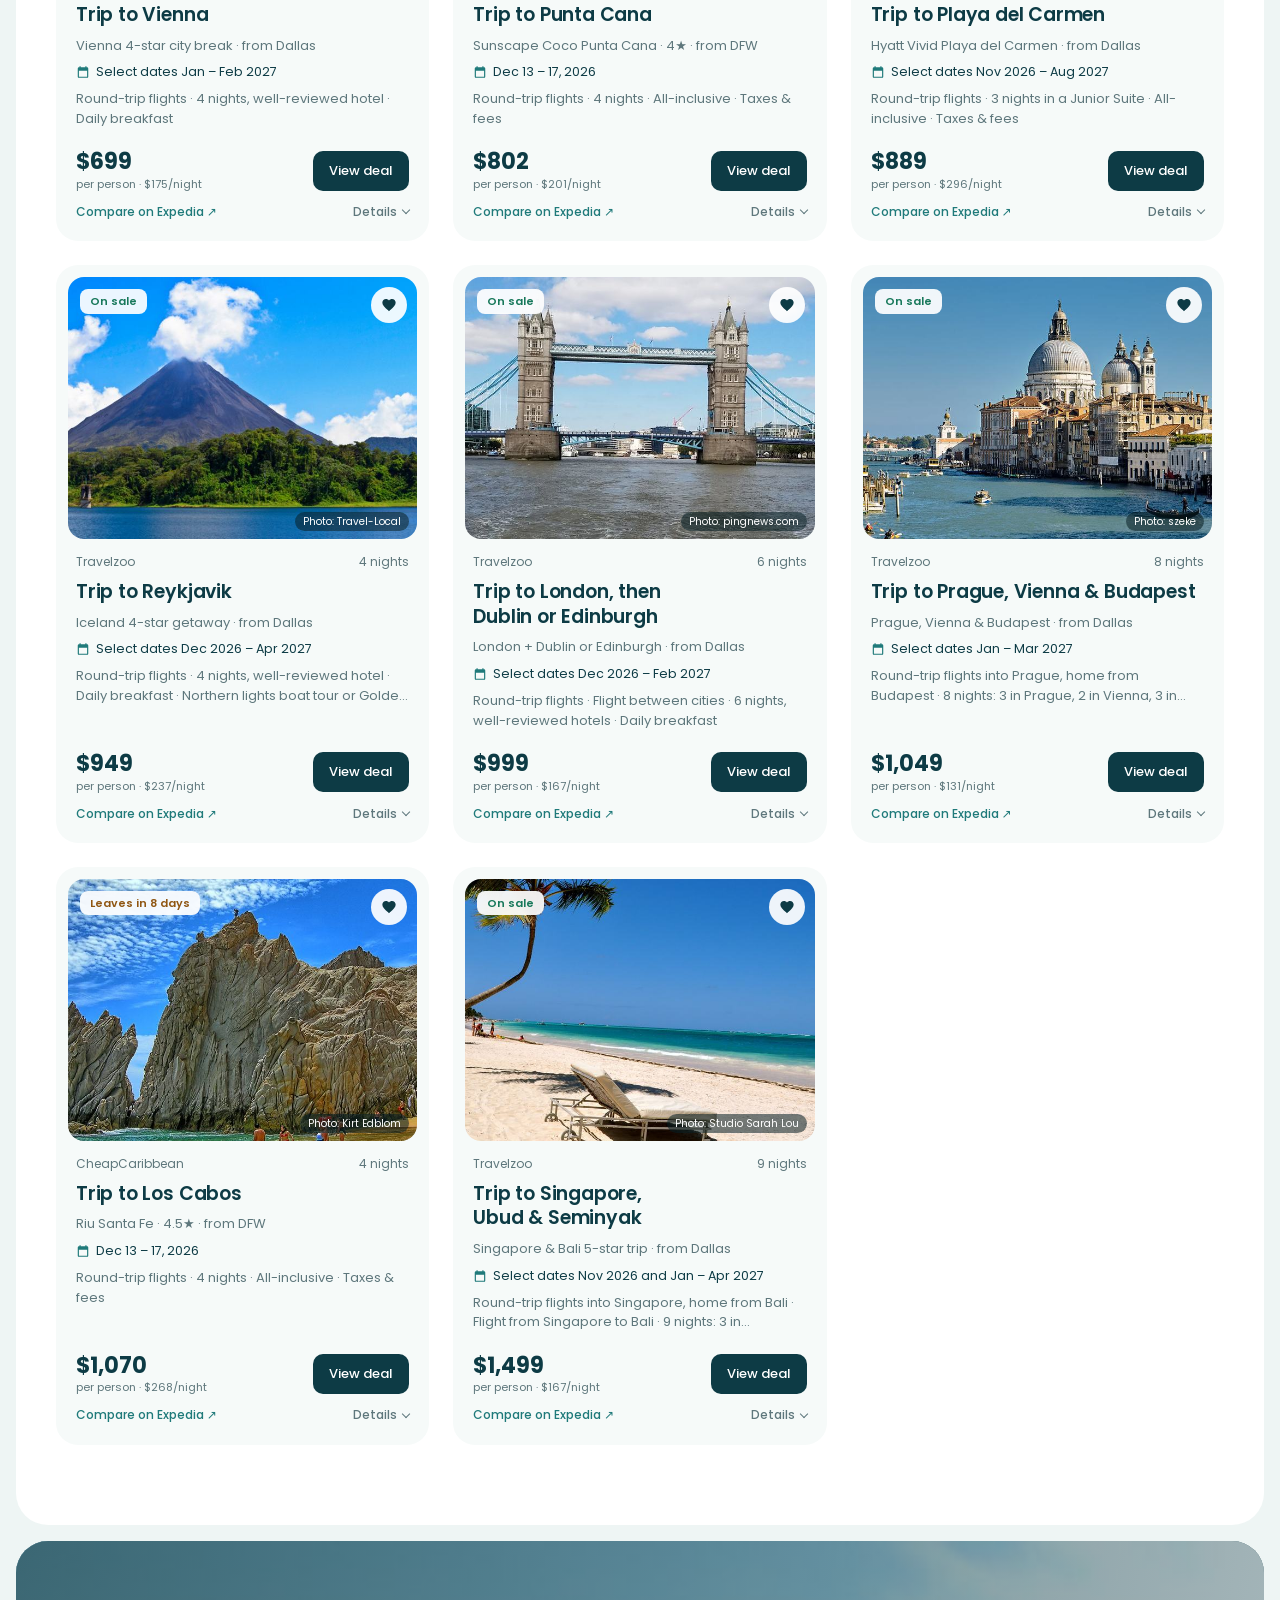
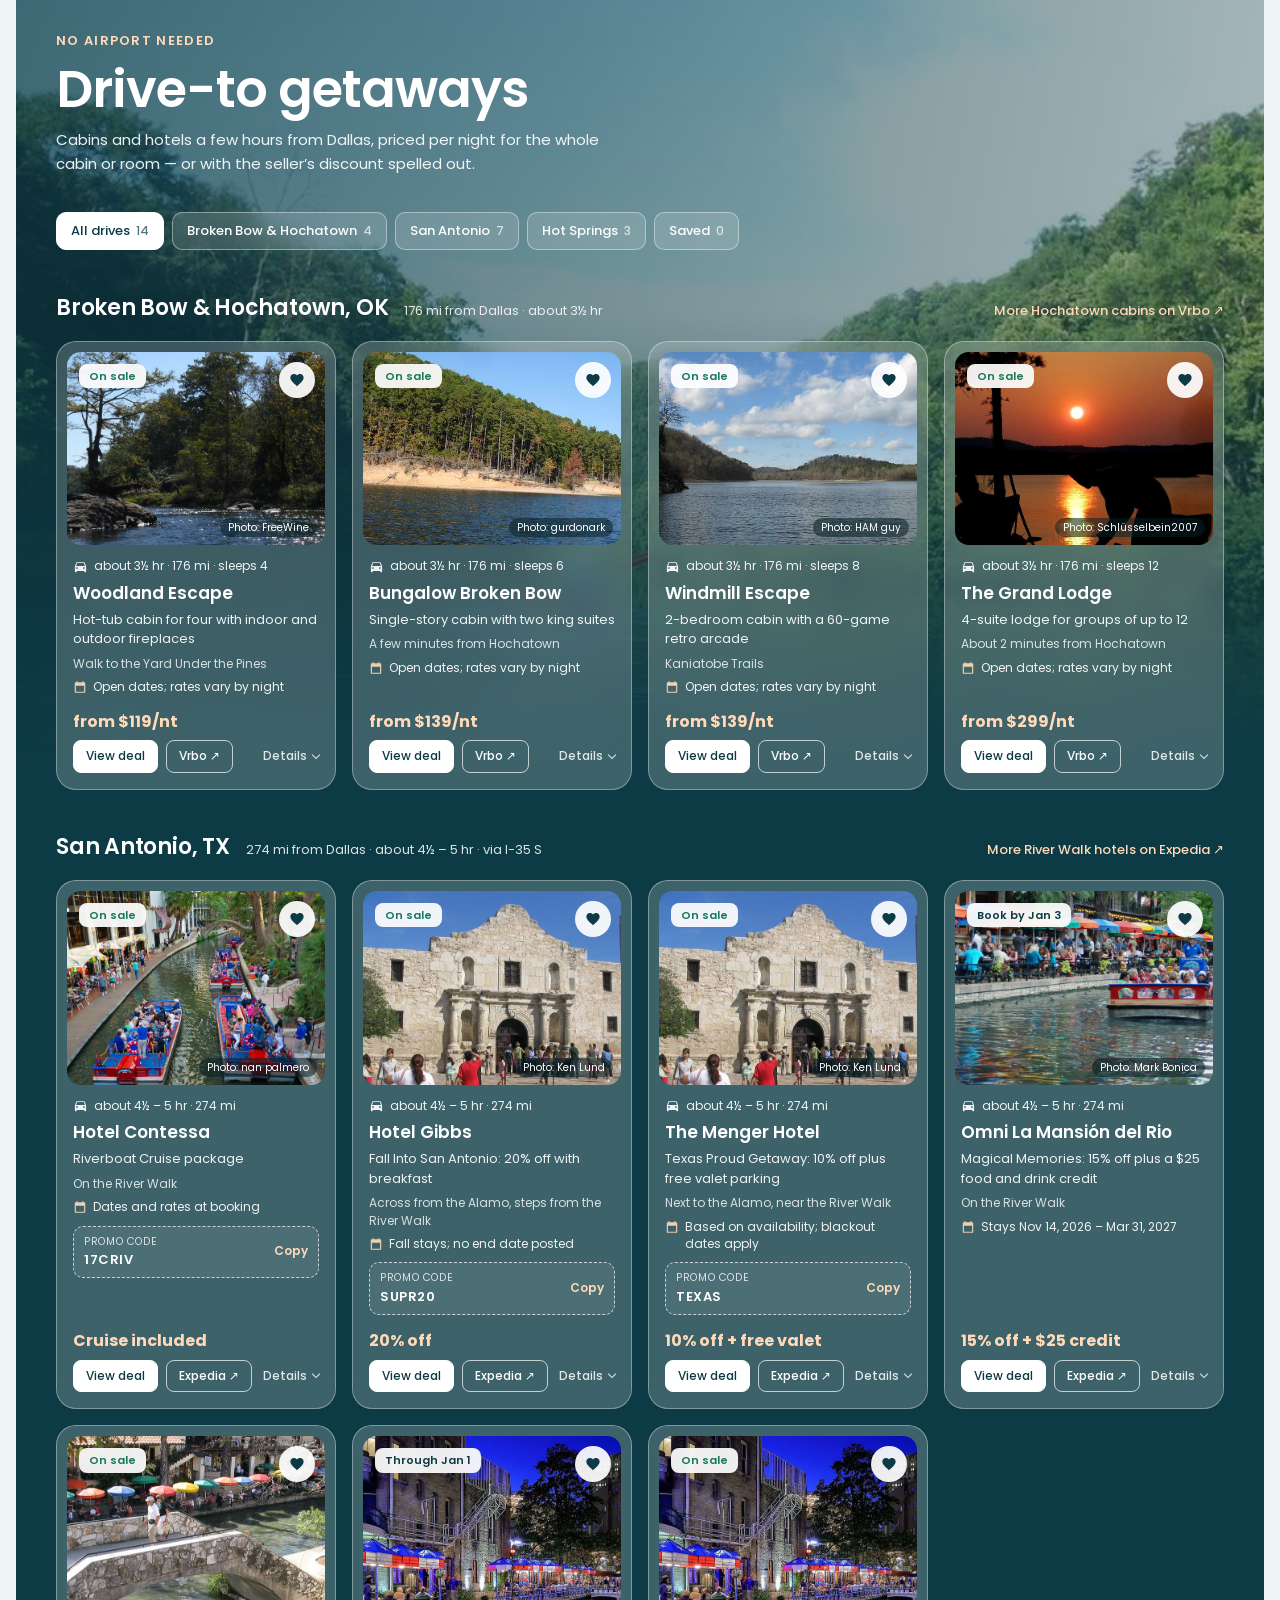
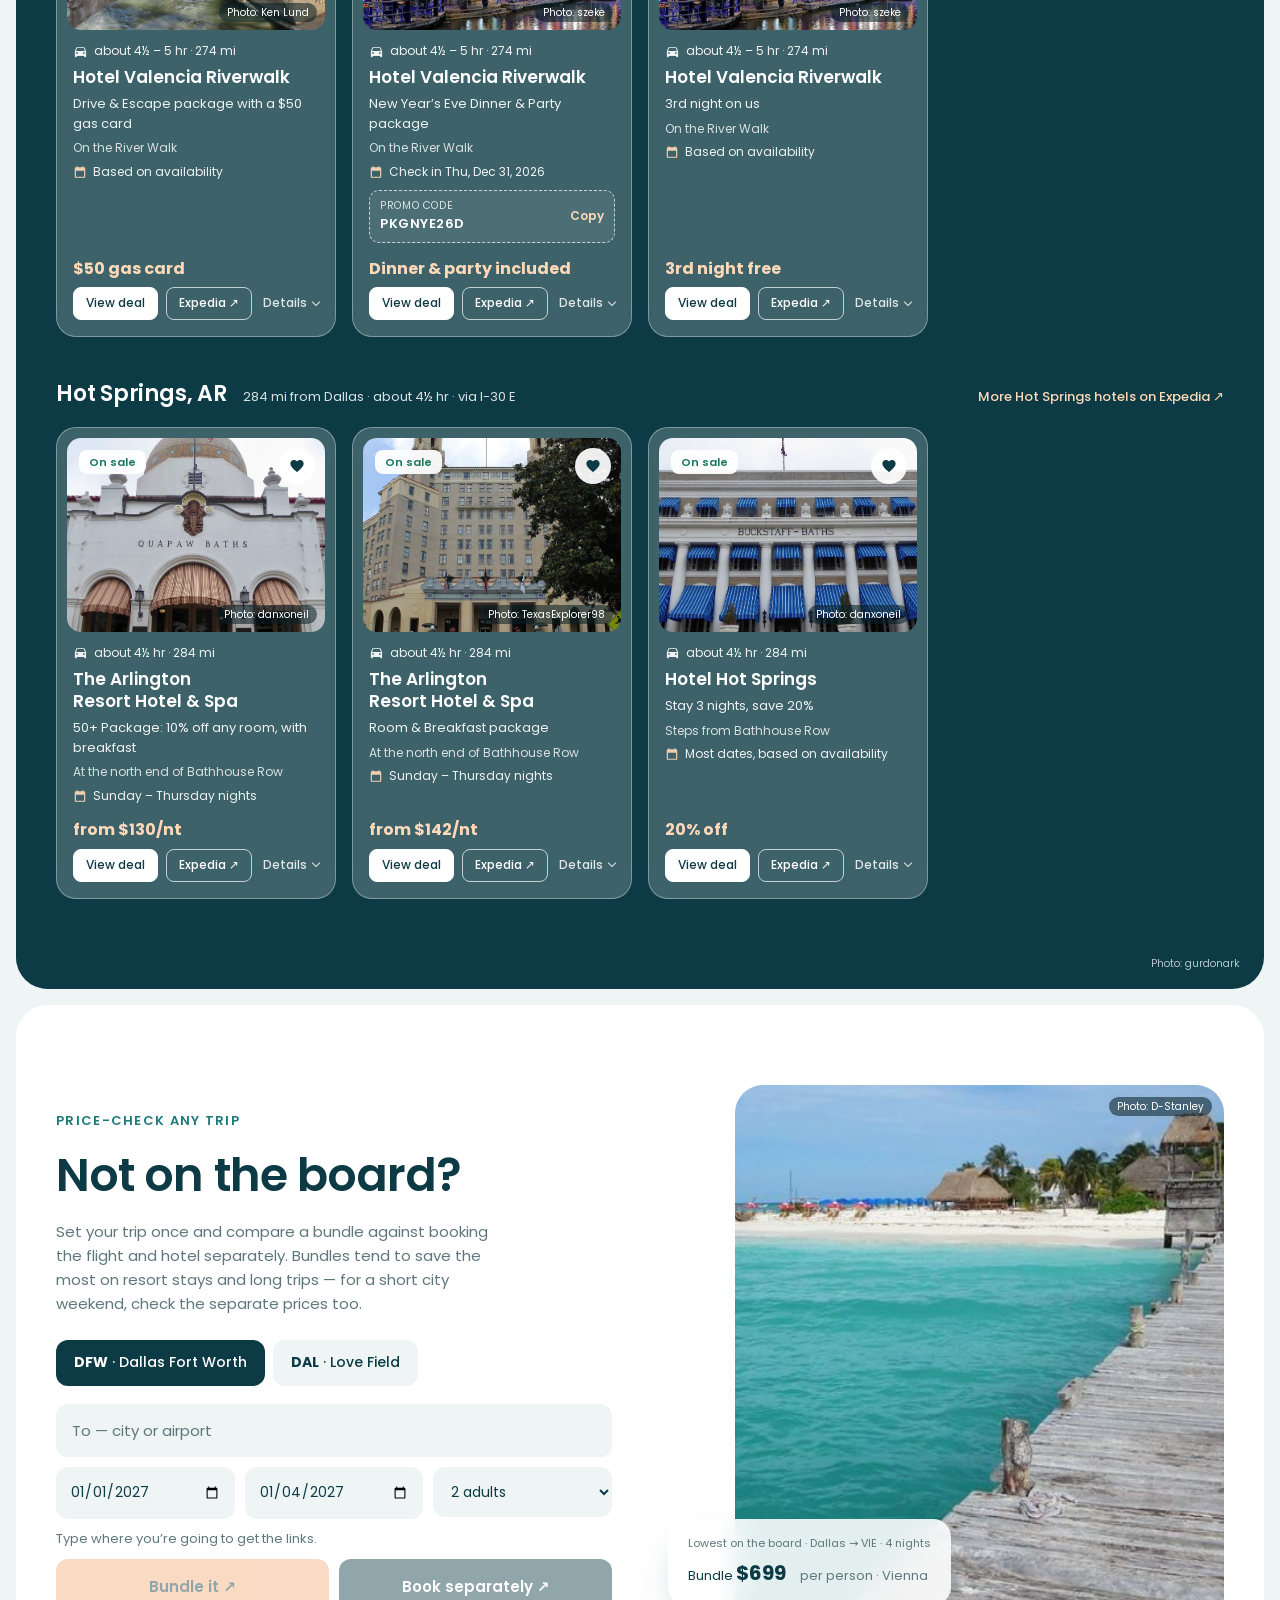
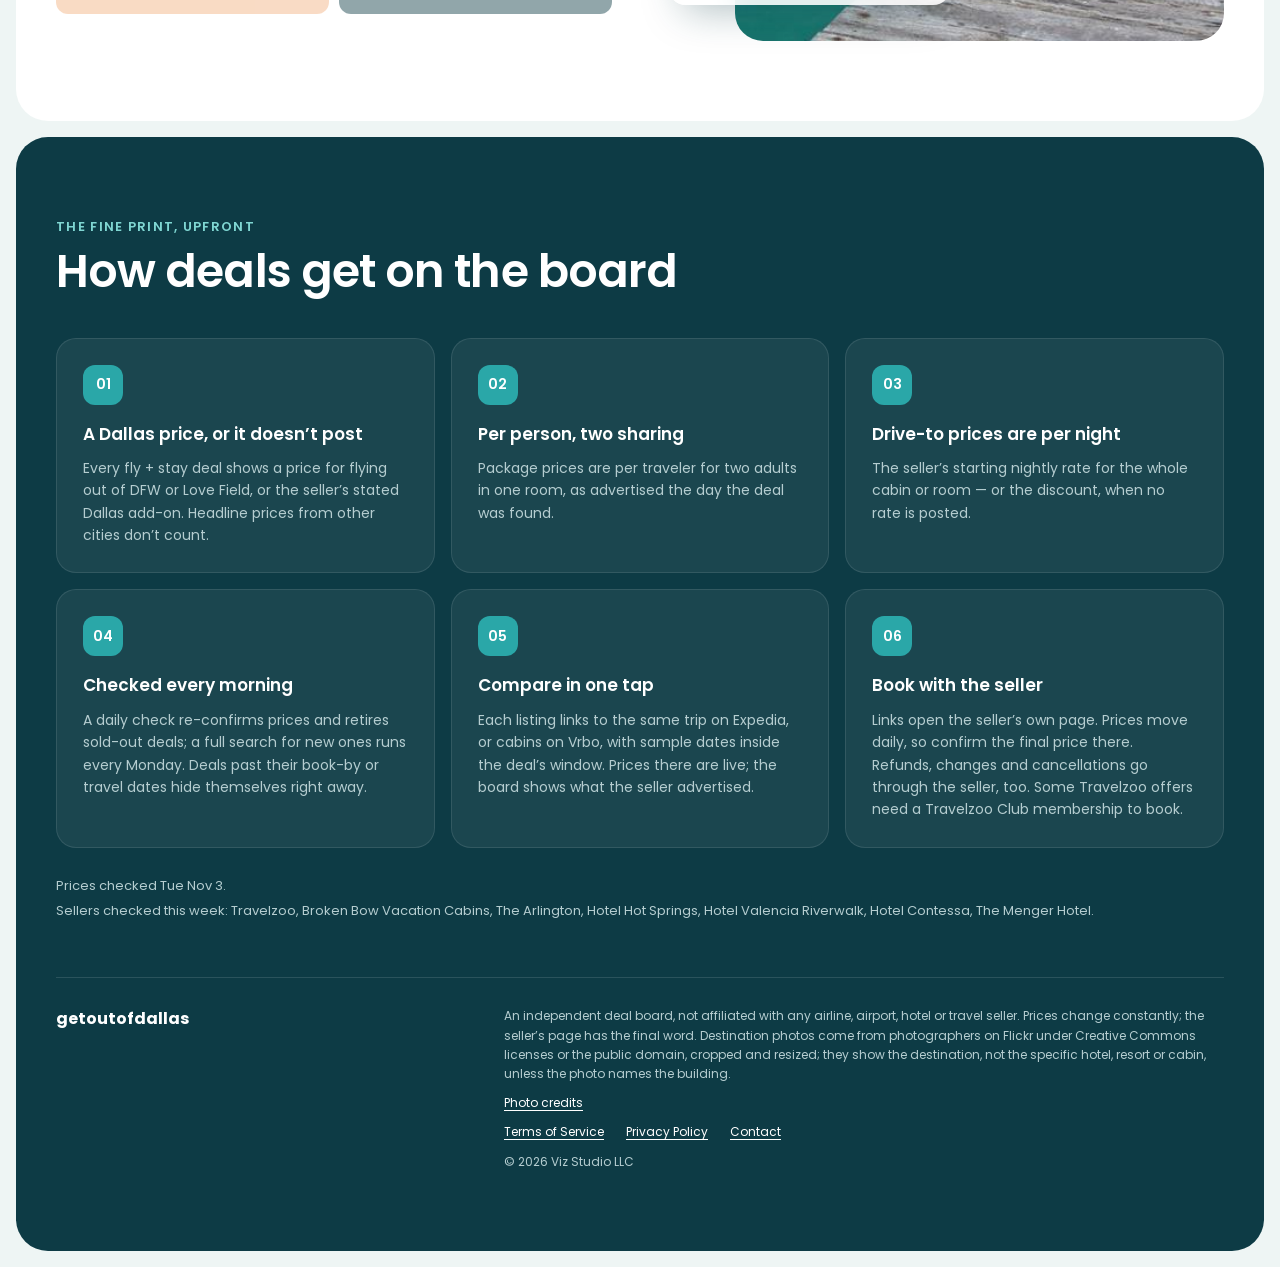
==== commit fcf5436e: "SEO: keyword title + H1, structured data, favicons, 404 Title and H1 lead with flight + hotel deals " ====
--- a/site/index.html
+++ b/site/index.html
@@ -15,9 +15,11 @@
 <!-- Google AdSense -->
 <script async src="https://pagead2.googlesyndication.com/pagead/js/adsbygoogle.js?client=ca-pub-2936333423174343"
      crossorigin="anonymous"></script>
-<title>GetoutofDallas.com · Flight + hotel deals and drive-to getaways from Dallas</title>
+<title>Flight + Hotel Deals from Dallas (DFW &amp; Love Field) · GetoutofDallas.com</title>
 <link rel="canonical" href="https://getoutofdallas.com/">
-<link rel="icon" href="data:image/svg+xml,%3Csvg xmlns='http://www.w3.org/2000/svg' viewBox='0 0 32 32'%3E%3Crect width='32' height='32' rx='9' fill='%230D3B45'/%3E%3Cpath fill='%23fff' transform='translate(6 6) scale(.8333) rotate(90 12 12)' d='M21 16v-2l-8-5V3.5c0-.83-.67-1.5-1.5-1.5S10 2.67 10 3.5V9l-8 5v2l8-2.5V19l-2 1.5V22l3.5-1 3.5 1v-1.5L13 19v-5.5l8 2.5z'/%3E%3C/svg%3E">
+<link rel="icon" href="/favicon.svg" type="image/svg+xml">
+<link rel="icon" href="/favicon-96.png" sizes="96x96" type="image/png">
+<link rel="apple-touch-icon" href="/apple-touch-icon.png">
 <meta name="theme-color" content="#EEF5F4">
 <meta name="description" content="Flight + hotel package deals from DFW and Love Field, plus drive-to cabin and hotel deals, re-checked every morning.">
 <meta property="og:type" content="website">
@@ -27,6 +29,32 @@
 <meta property="og:url" content="https://getoutofdallas.com/">
 <meta property="og:image" content="https://getoutofdallas.com/photos/hero-beach-boat.jpg">
 <meta name="twitter:card" content="summary_large_image">
+<script type="application/ld+json">
+{
+  "@context": "https://schema.org",
+  "@graph": [
+    {
+      "@type": "Organization",
+      "@id": "https://getoutofdallas.com/#organization",
+      "name": "GetoutofDallas.com",
+      "alternateName": "Get Out of Dallas",
+      "url": "https://getoutofdallas.com/",
+      "logo": "https://getoutofdallas.com/logo-512.png",
+      "description": "Flight + hotel package deals from DFW and Love Field, plus drive-to cabin and hotel deals, re-checked every morning.",
+      "parentOrganization": { "@type": "Organization", "name": "Viz Studio LLC" }
+    },
+    {
+      "@type": "WebSite",
+      "@id": "https://getoutofdallas.com/#website",
+      "name": "GetoutofDallas.com",
+      "alternateName": ["Get Out of Dallas", "getoutofdallas"],
+      "url": "https://getoutofdallas.com/",
+      "inLanguage": "en-US",
+      "publisher": { "@id": "https://getoutofdallas.com/#organization" }
+    }
+  ]
+}
+</script>
 <link rel="preconnect" href="https://fonts.googleapis.com">
 <link rel="preconnect" href="https://fonts.gstatic.com" crossorigin>
 <link rel="stylesheet" href="https://fonts.googleapis.com/css2?family=Poppins:wght@400;500;600;700&display=swap">
@@ -138,6 +166,7 @@
 .hero-eyebrow { display: flex; flex-wrap: wrap; gap: 4px 10px; font-size: 13px; font-weight: 500; letter-spacing: .08em; text-transform: uppercase; opacity: .95; }
 .hero-eyebrow .sep { opacity: .6; }
 .hero h1 { font-weight: 600; font-size: clamp(40px, 5.4vw, 72px); line-height: 1.1; letter-spacing: -.02em; text-shadow: 0 2px 24px rgba(13, 59, 69, .25); }
+.hero h1 .h1-sub { display: block; margin-top: 12px; font-size: clamp(17px, 1.75vw, 24px); font-weight: 500; line-height: 1.35; letter-spacing: 0; }
 .hero-lede { max-width: 520px; font-size: 16px; line-height: 1.6; opacity: .92; text-shadow: 0 1px 14px rgba(13, 59, 69, .3); }
 .hero-stats { display: flex; align-items: flex-start; gap: 8px; font-size: 13px; font-weight: 500; opacity: .92; text-shadow: 0 1px 10px rgba(13, 59, 69, .3); }
 .live-dot { width: 8px; height: 8px; flex: none; margin-top: 6px; border-radius: 50%; background: #7FE3B0; box-shadow: 0 0 0 3px rgba(127, 227, 176, .28); }
@@ -518,6 +547,7 @@
   .top { order: 1; padding-bottom: 0; }
   .topnav, .hero-eyebrow, .hero-lede { display: none; }
   .hero h1 { order: 2; padding: 22px var(--gutter) 0; color: #fff; font-size: 31px; }
+  .hero h1 .h1-sub { margin-top: 6px; font-size: 16px; }
   .hero-search { order: 3; padding: 22px var(--gutter) 0; }
   .hero-stats { order: 4; padding: 14px var(--gutter) 0; color: var(--muted); text-shadow: none; opacity: 1; }
   .pop { order: 5; margin: 0; padding: 22px var(--gutter) 8px; gap: 12px; }
@@ -609,8 +639,8 @@
 
     <div class="hero-body">
       <p class="hero-eyebrow"><span>Fly + stay</span><span class="sep" aria-hidden="true">|</span><span>Drive-to</span><span class="sep" aria-hidden="true">|</span><span>From DFW &amp; DAL</span></p>
-      <h1 id="heroTitle">Get out of Dallas for less.</h1>
-      <p class="hero-lede">Flight + hotel bundles with a real Dallas price, and cabins a few hours’ drive away — re-checked every morning.</p>
+      <h1 id="heroTitle">Get out of Dallas for less. <span class="h1-sub">Flight + hotel deals from DFW &amp; Love Field</span></h1>
+      <p class="hero-lede">Bundles with a real Dallas price, and cabins a few hours’ drive away — re-checked every morning.</p>
       <p class="hero-stats" id="heroStats" aria-live="polite">Loading this week’s deals…</p>
       <div class="pop">
         <div class="pop-head">
@@ -2037,7 +2067,8 @@
   syncChips();
   updateKiosk();
   renderCredits();
-  render();
+  // The deploy writes the deals into the HTML (body data-prerendered); keep them on screen until board.json loads.
+  if (!document.body.hasAttribute('data-prerendered')) render();
   loadBoard();
 })();
 </script>
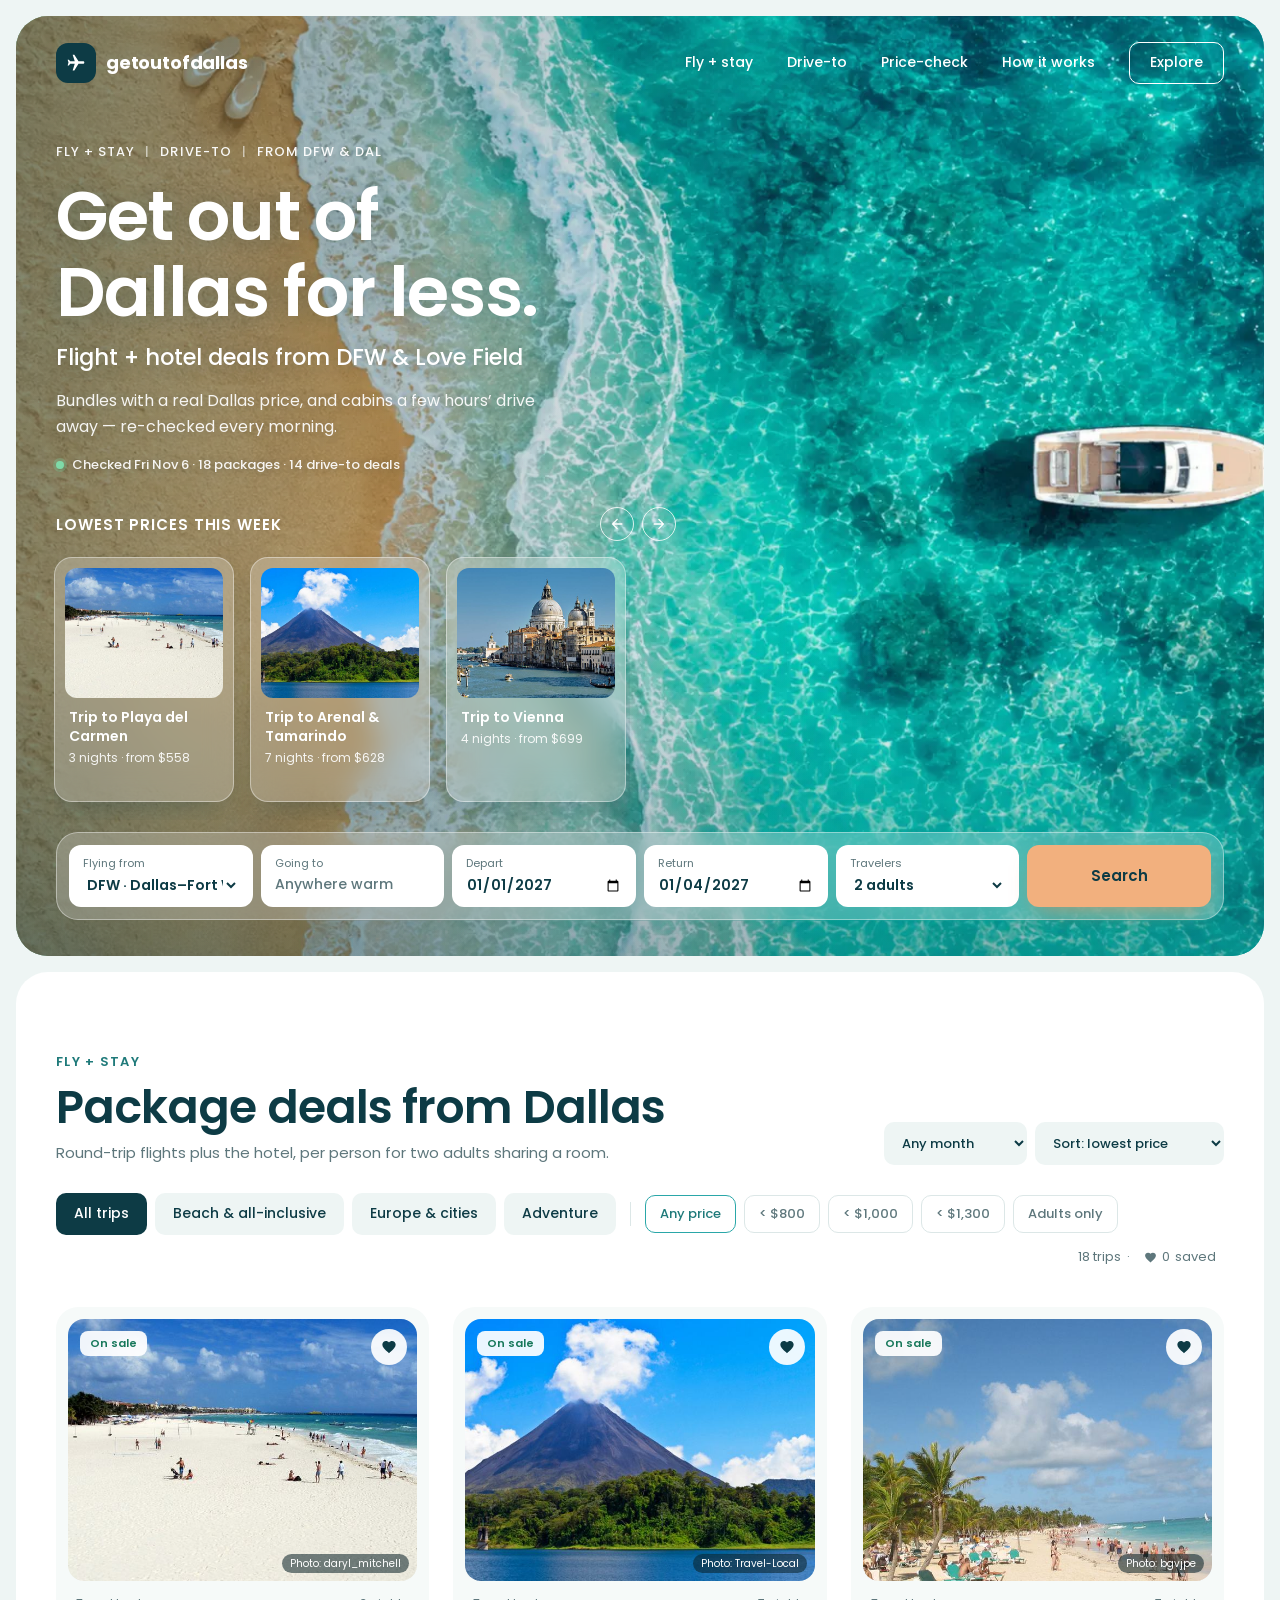
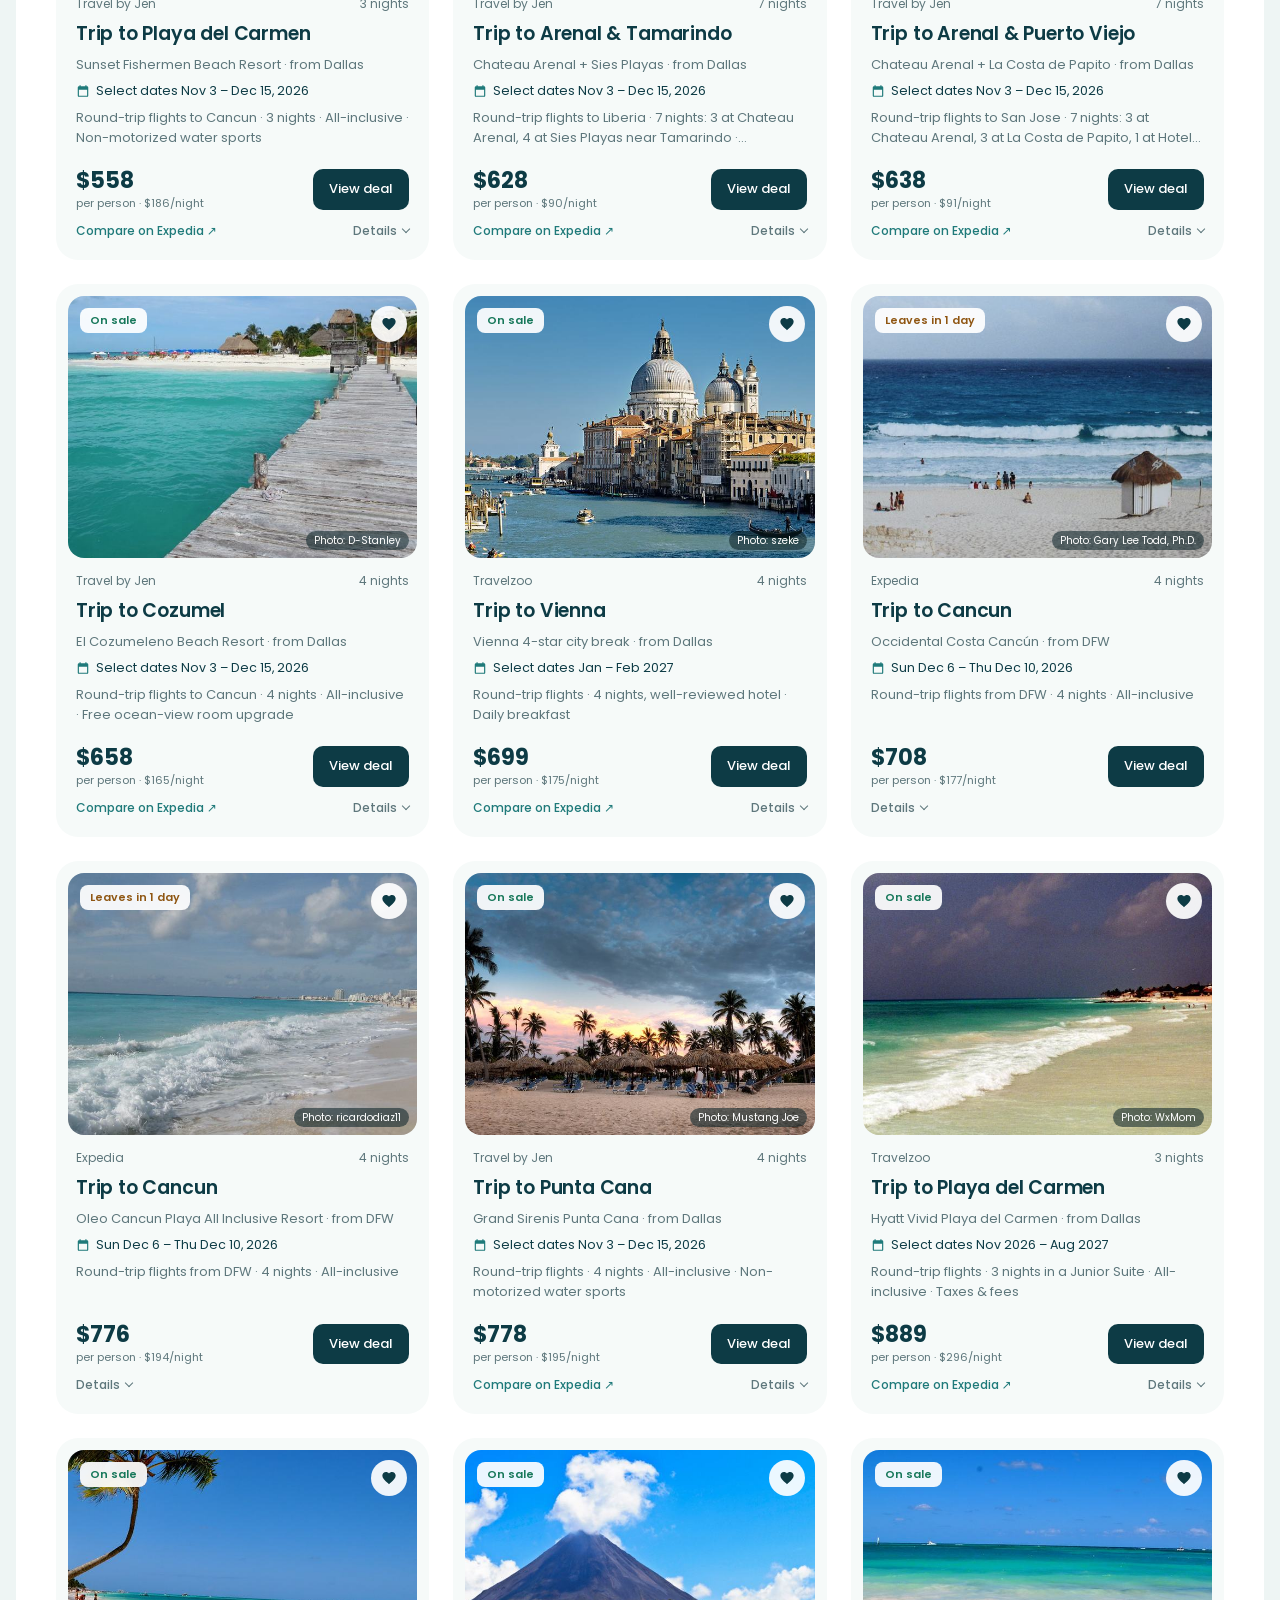
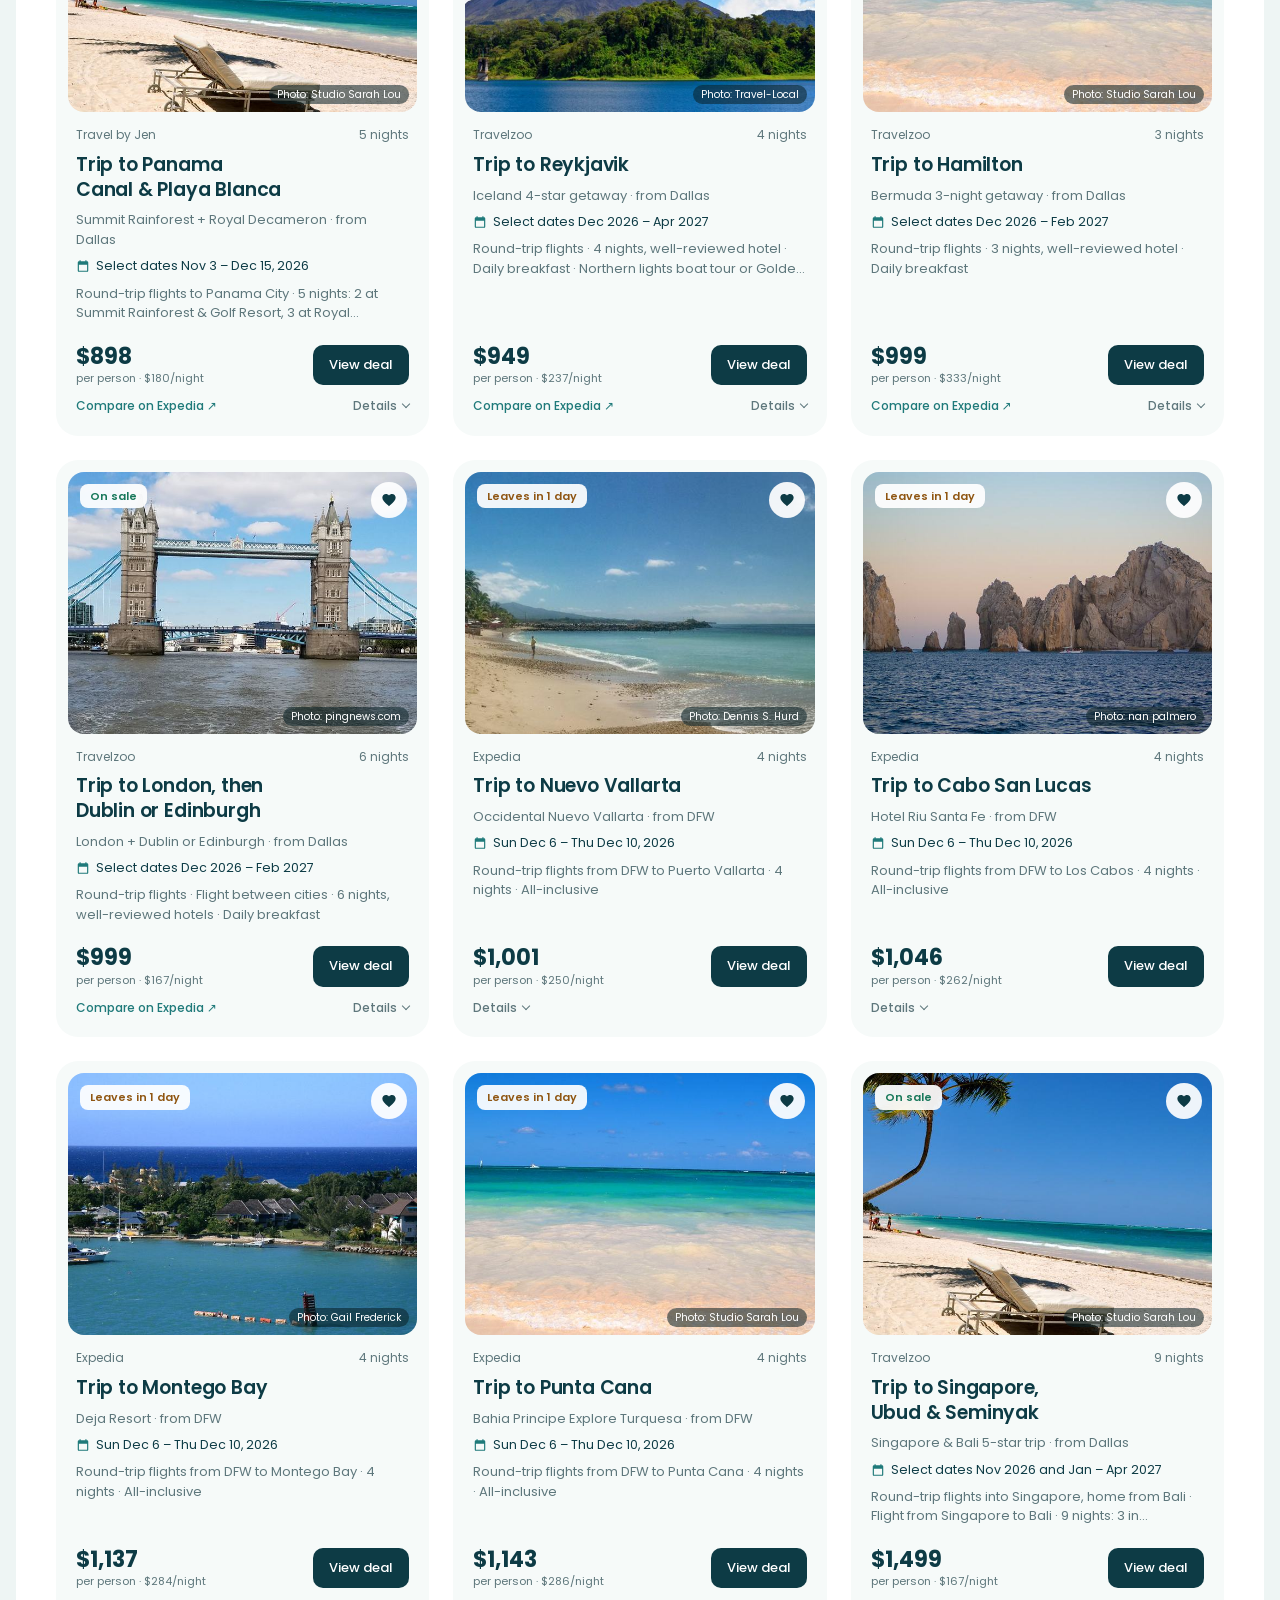
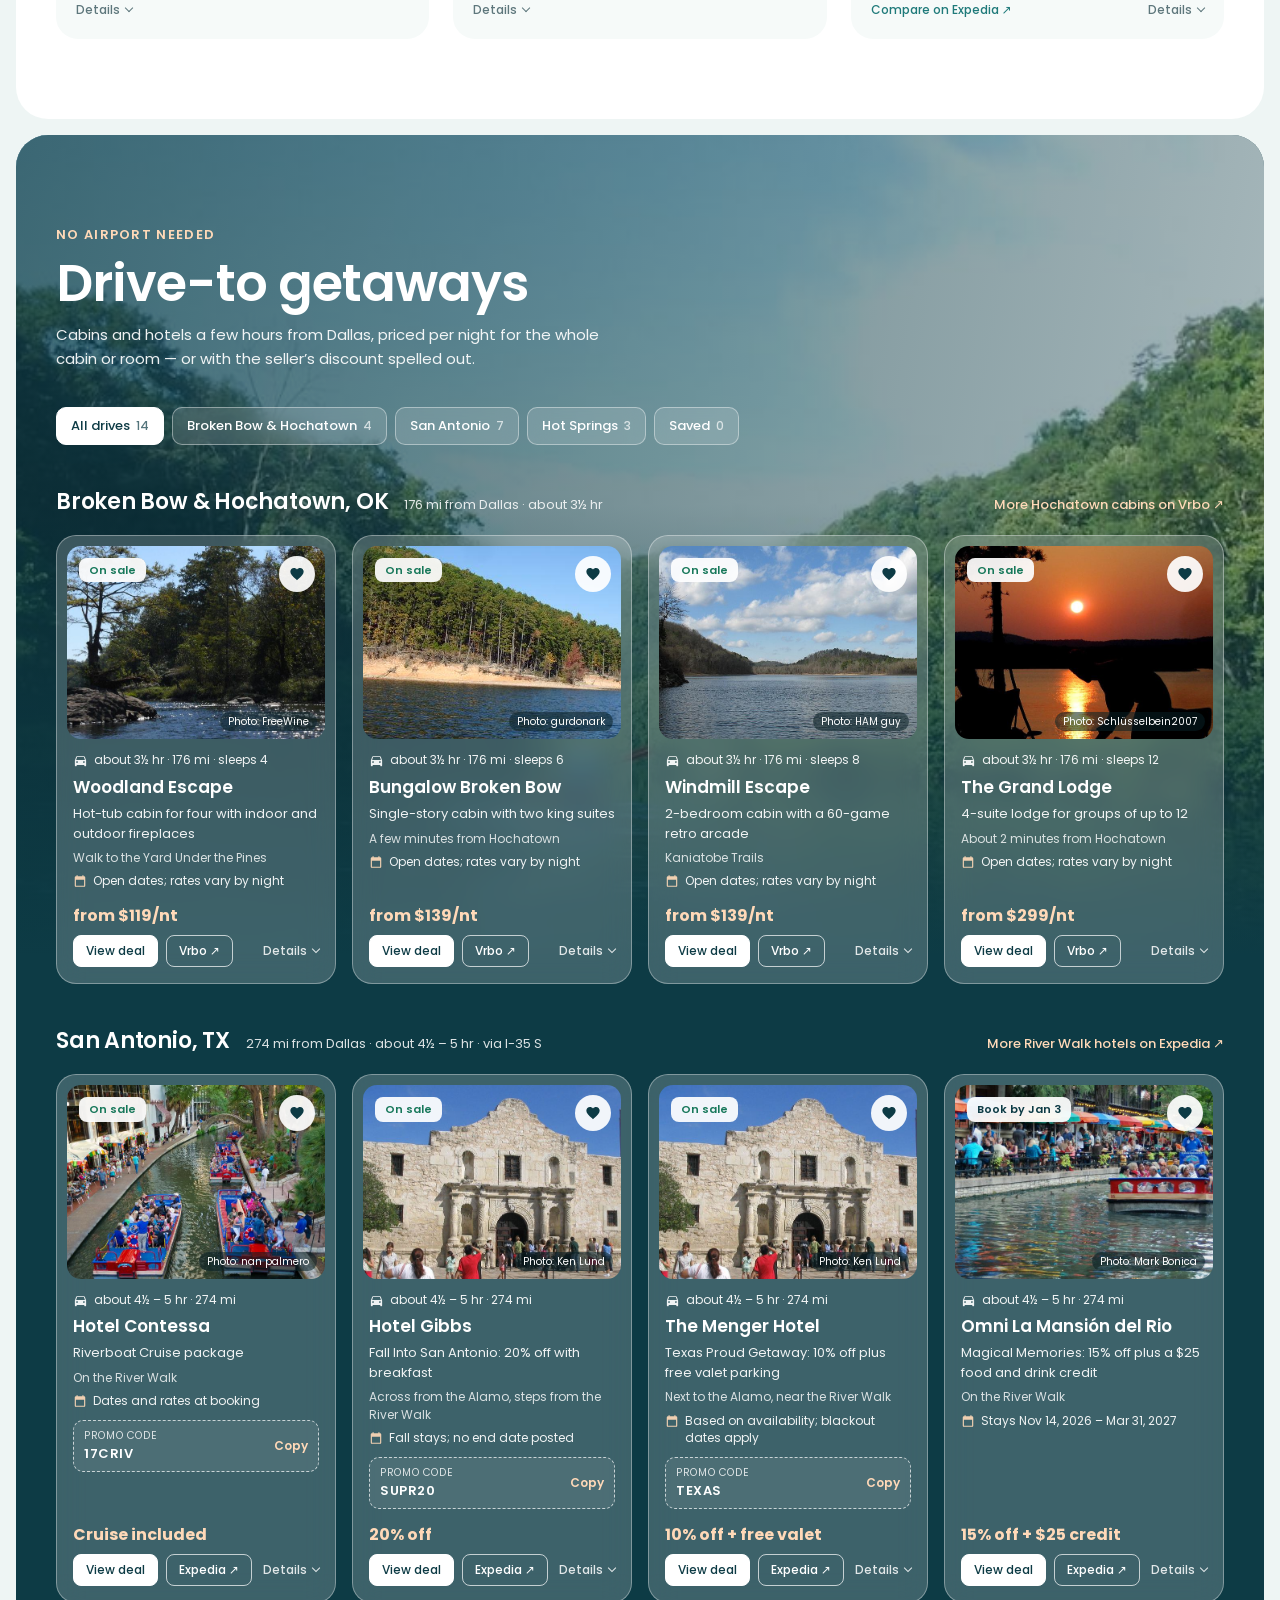
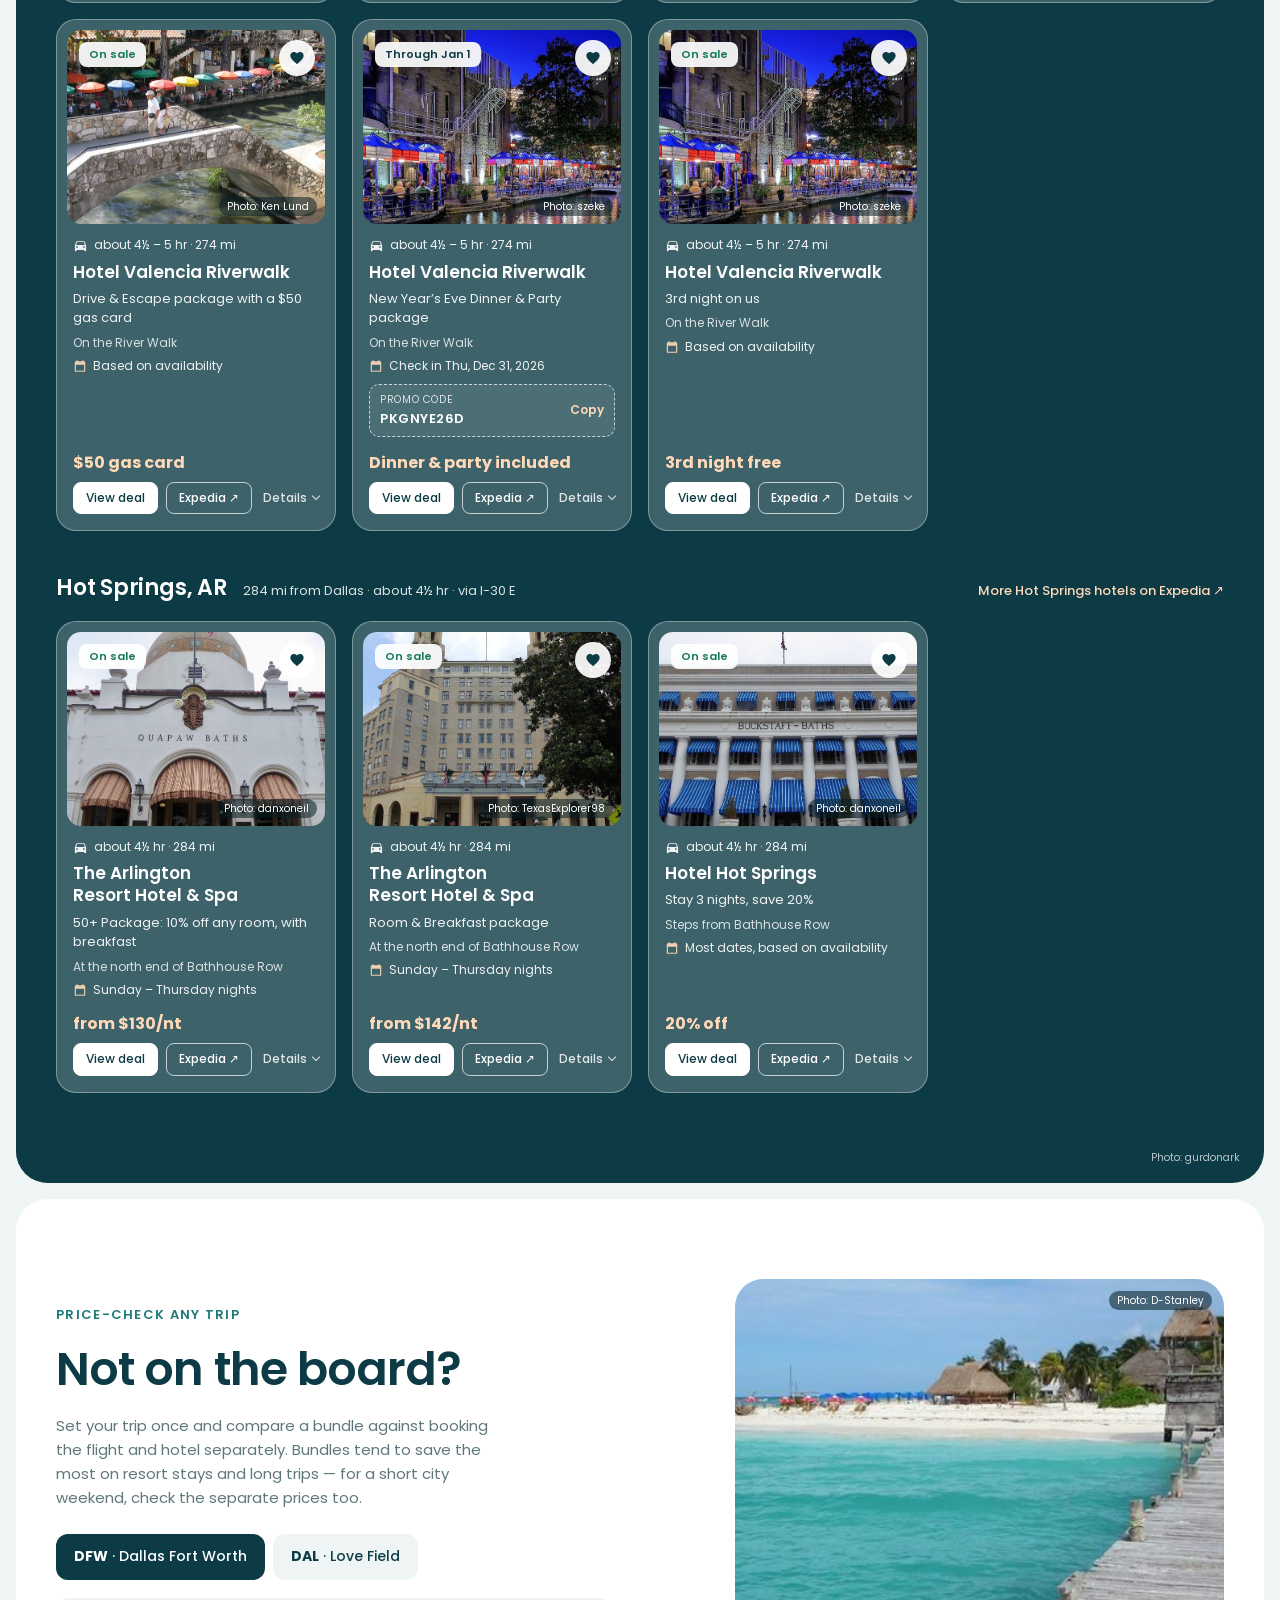
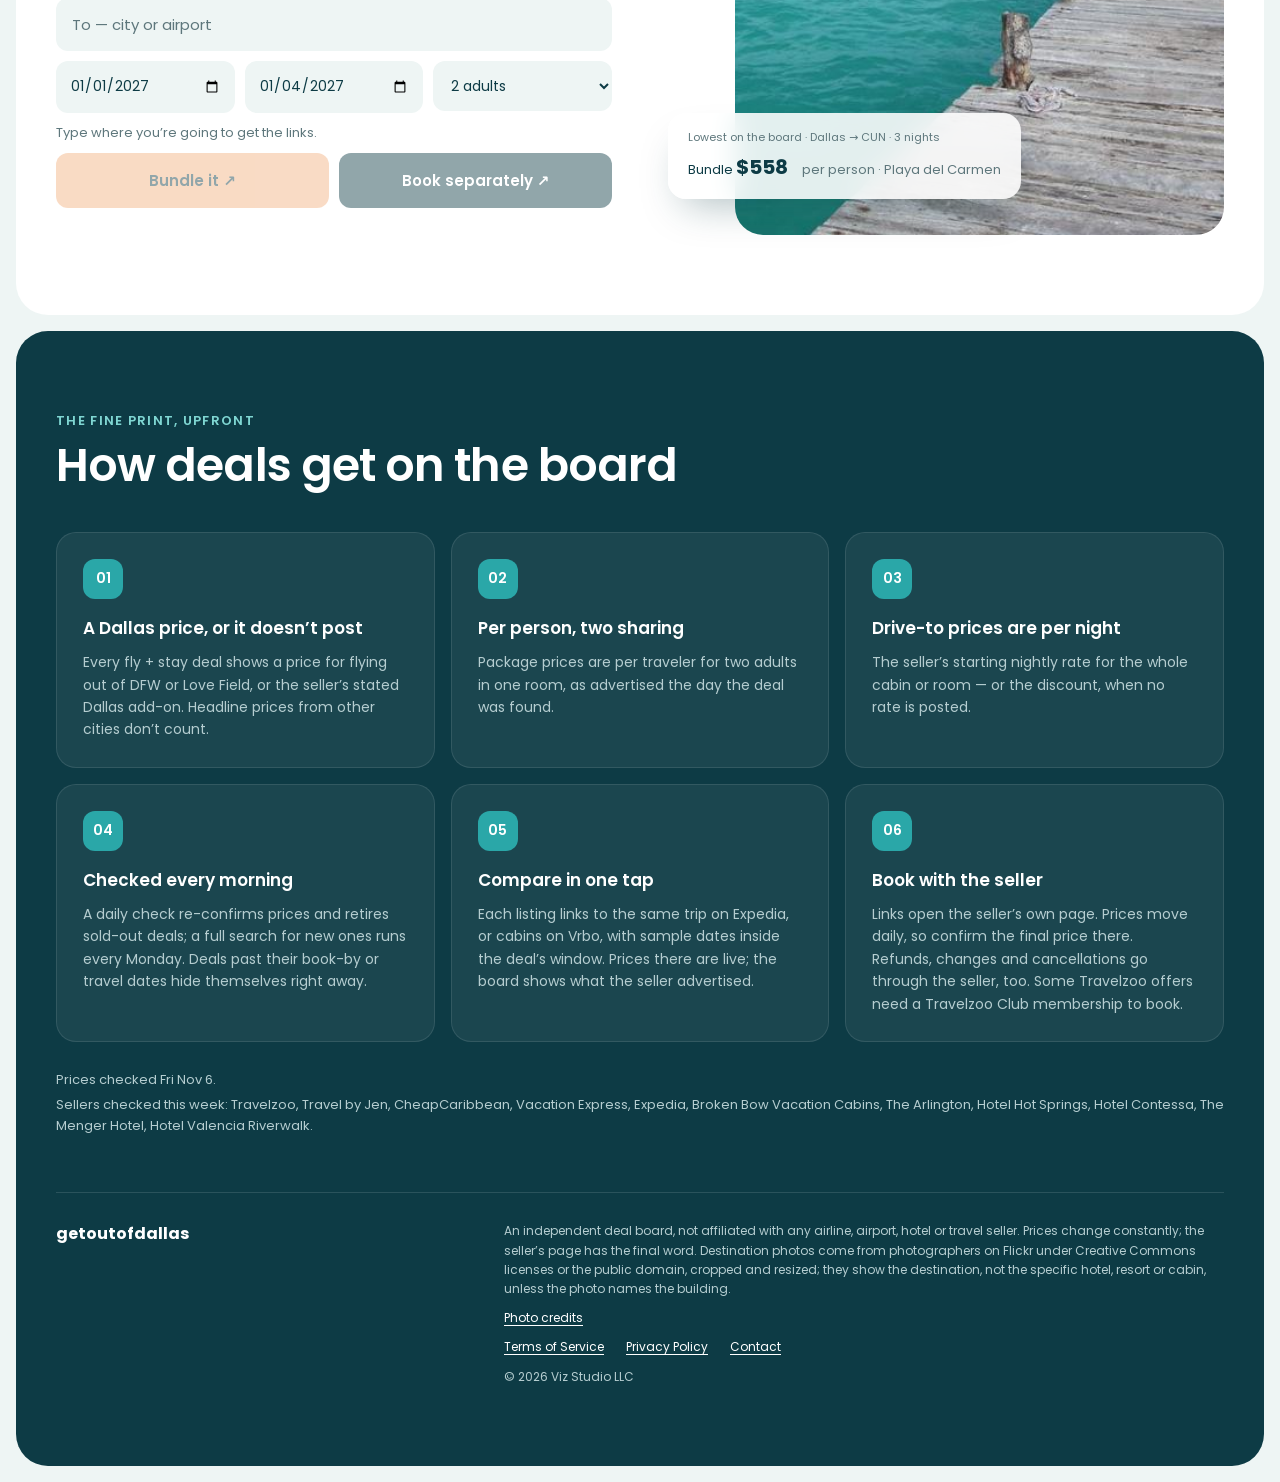
==== commit ab053190: "Add 6 Expedia package deals from DFW; no duplicate Compare button on Expedia deals" ====
--- a/site/index.html
+++ b/site/index.html
@@ -979,6 +979,8 @@
       '&startDate=' + dep + '&endDate=' + ret + '&adults=' + adults + '&sort=PRICE_LOW_TO_HIGH';
   }
   function compareFor(d) {
+    // A deal that already books on Expedia needs no second Expedia button
+    if (d.url && /(^|\.)expedia\.com$/i.test(new URL(d.url).hostname)) return null;
     const [dep, ret] = sampleDates(d);
     const when = fmtRange(dep, ret);
     if (d.kindOf !== 'drive') {
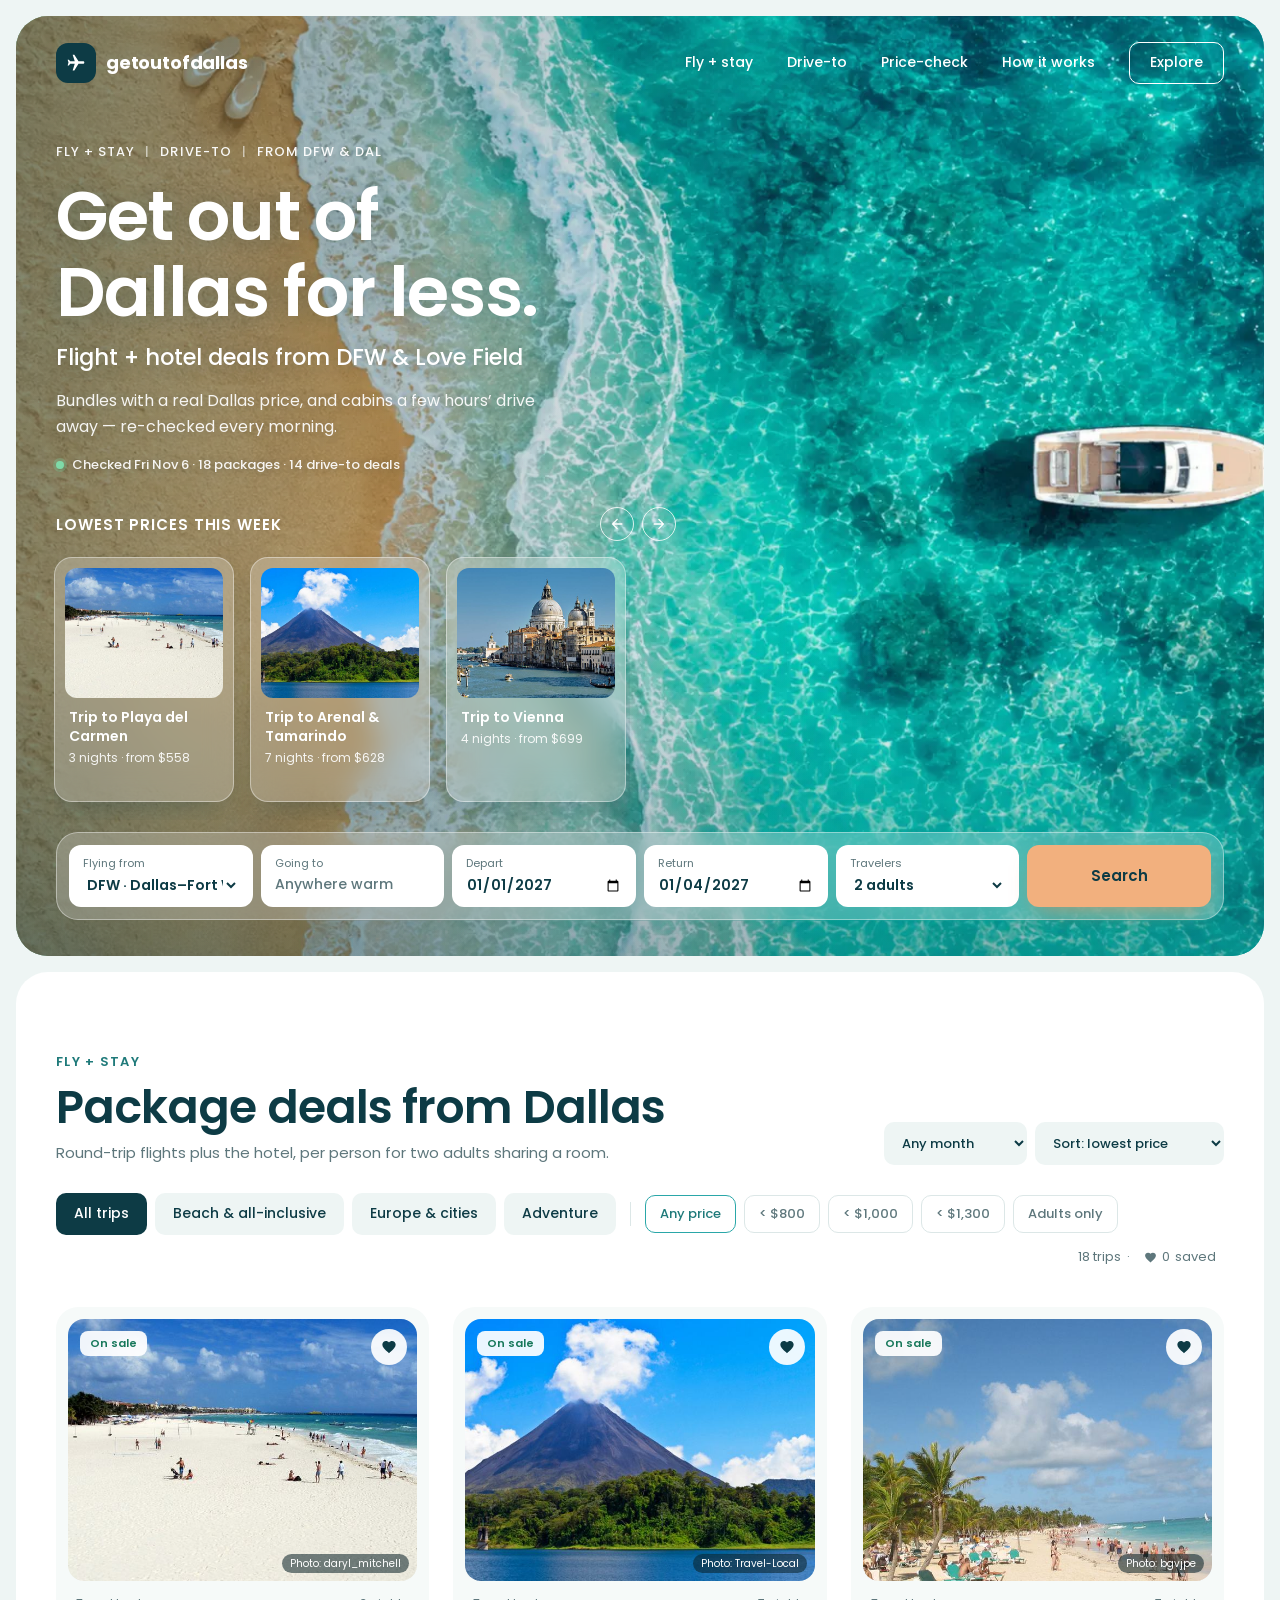
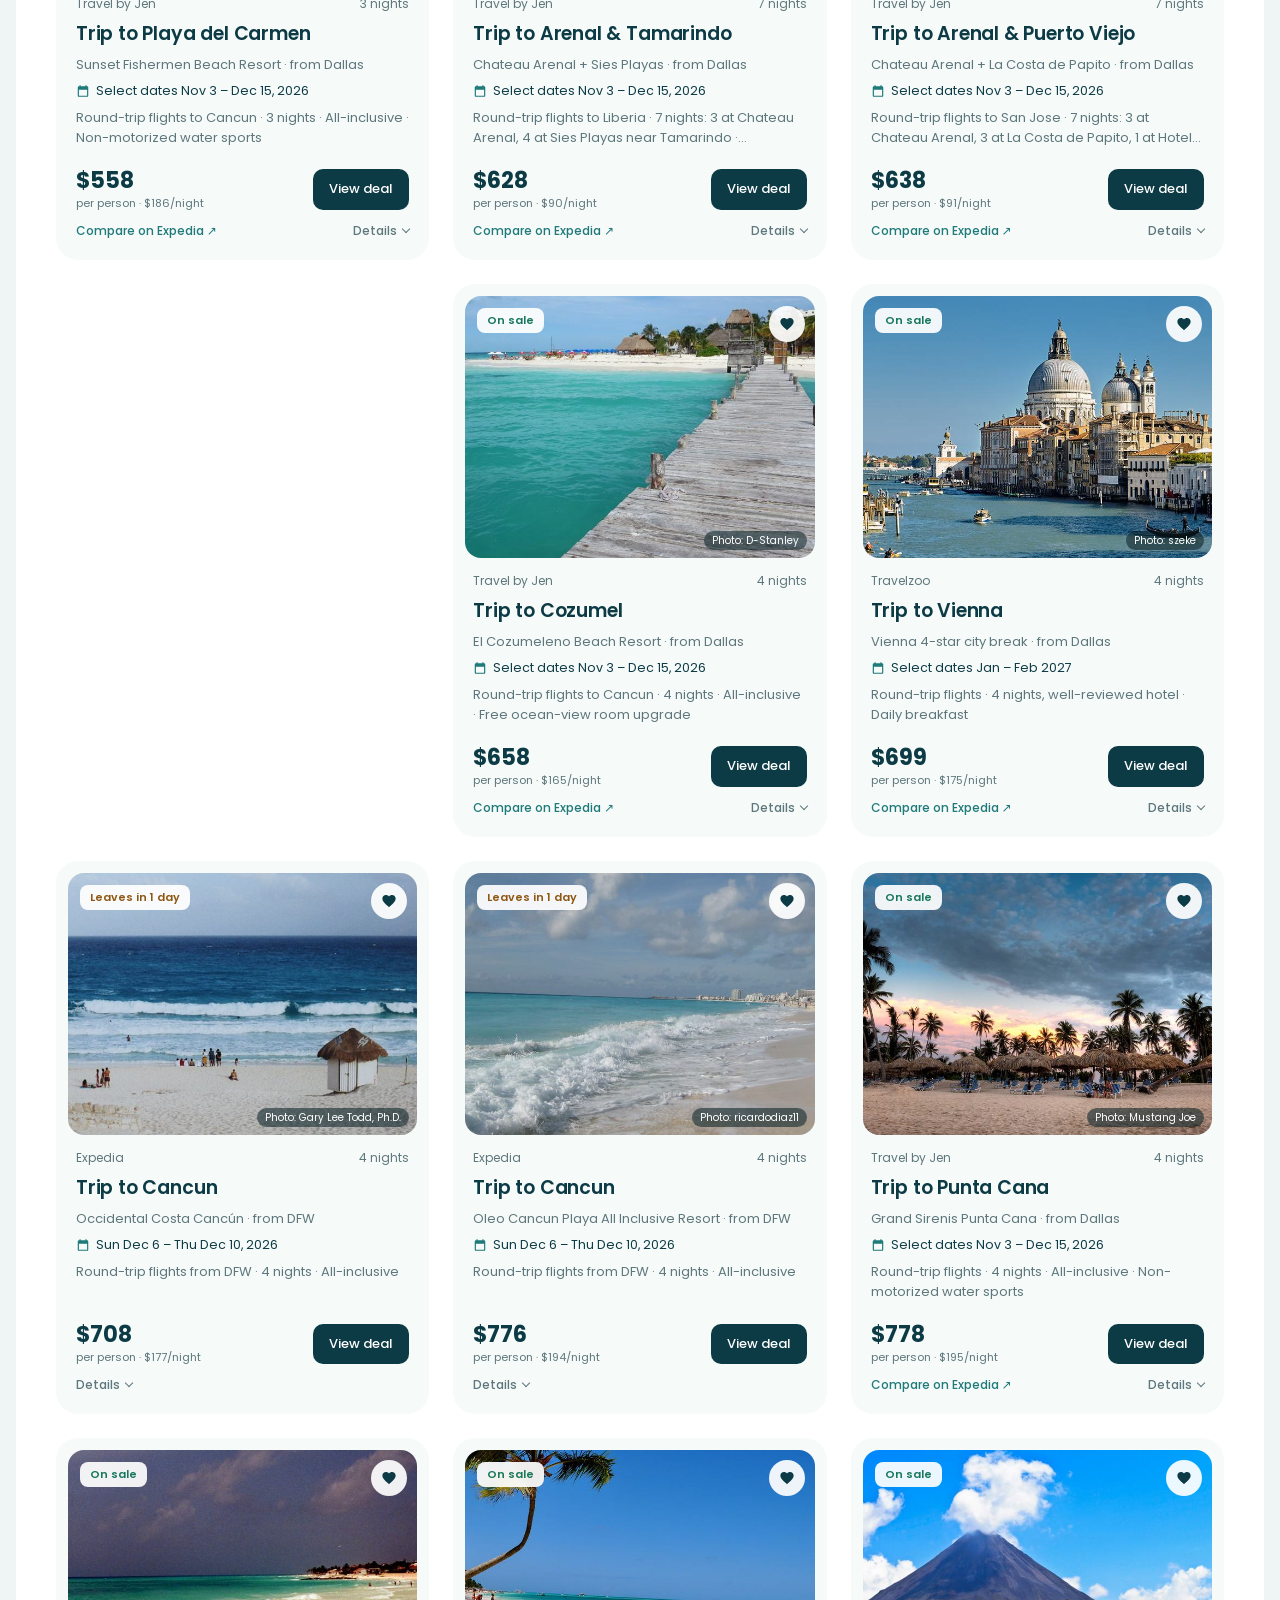
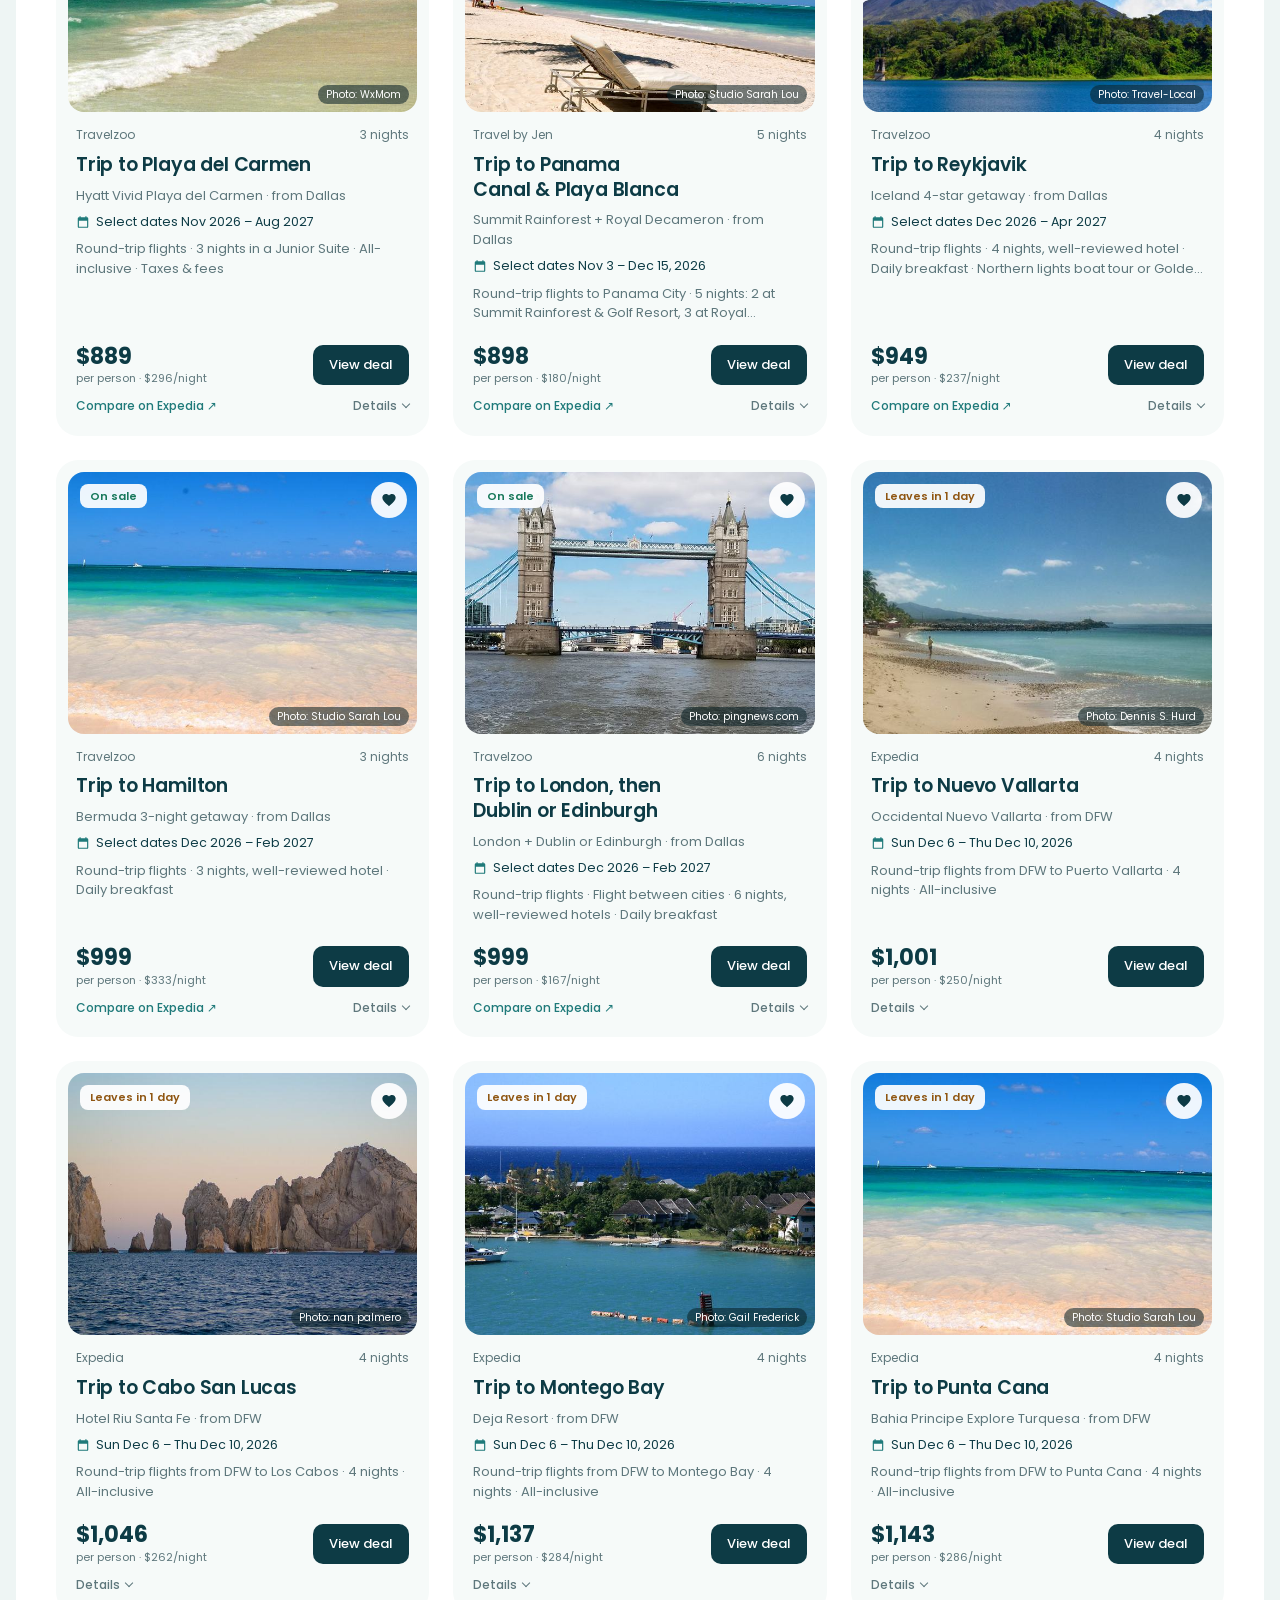
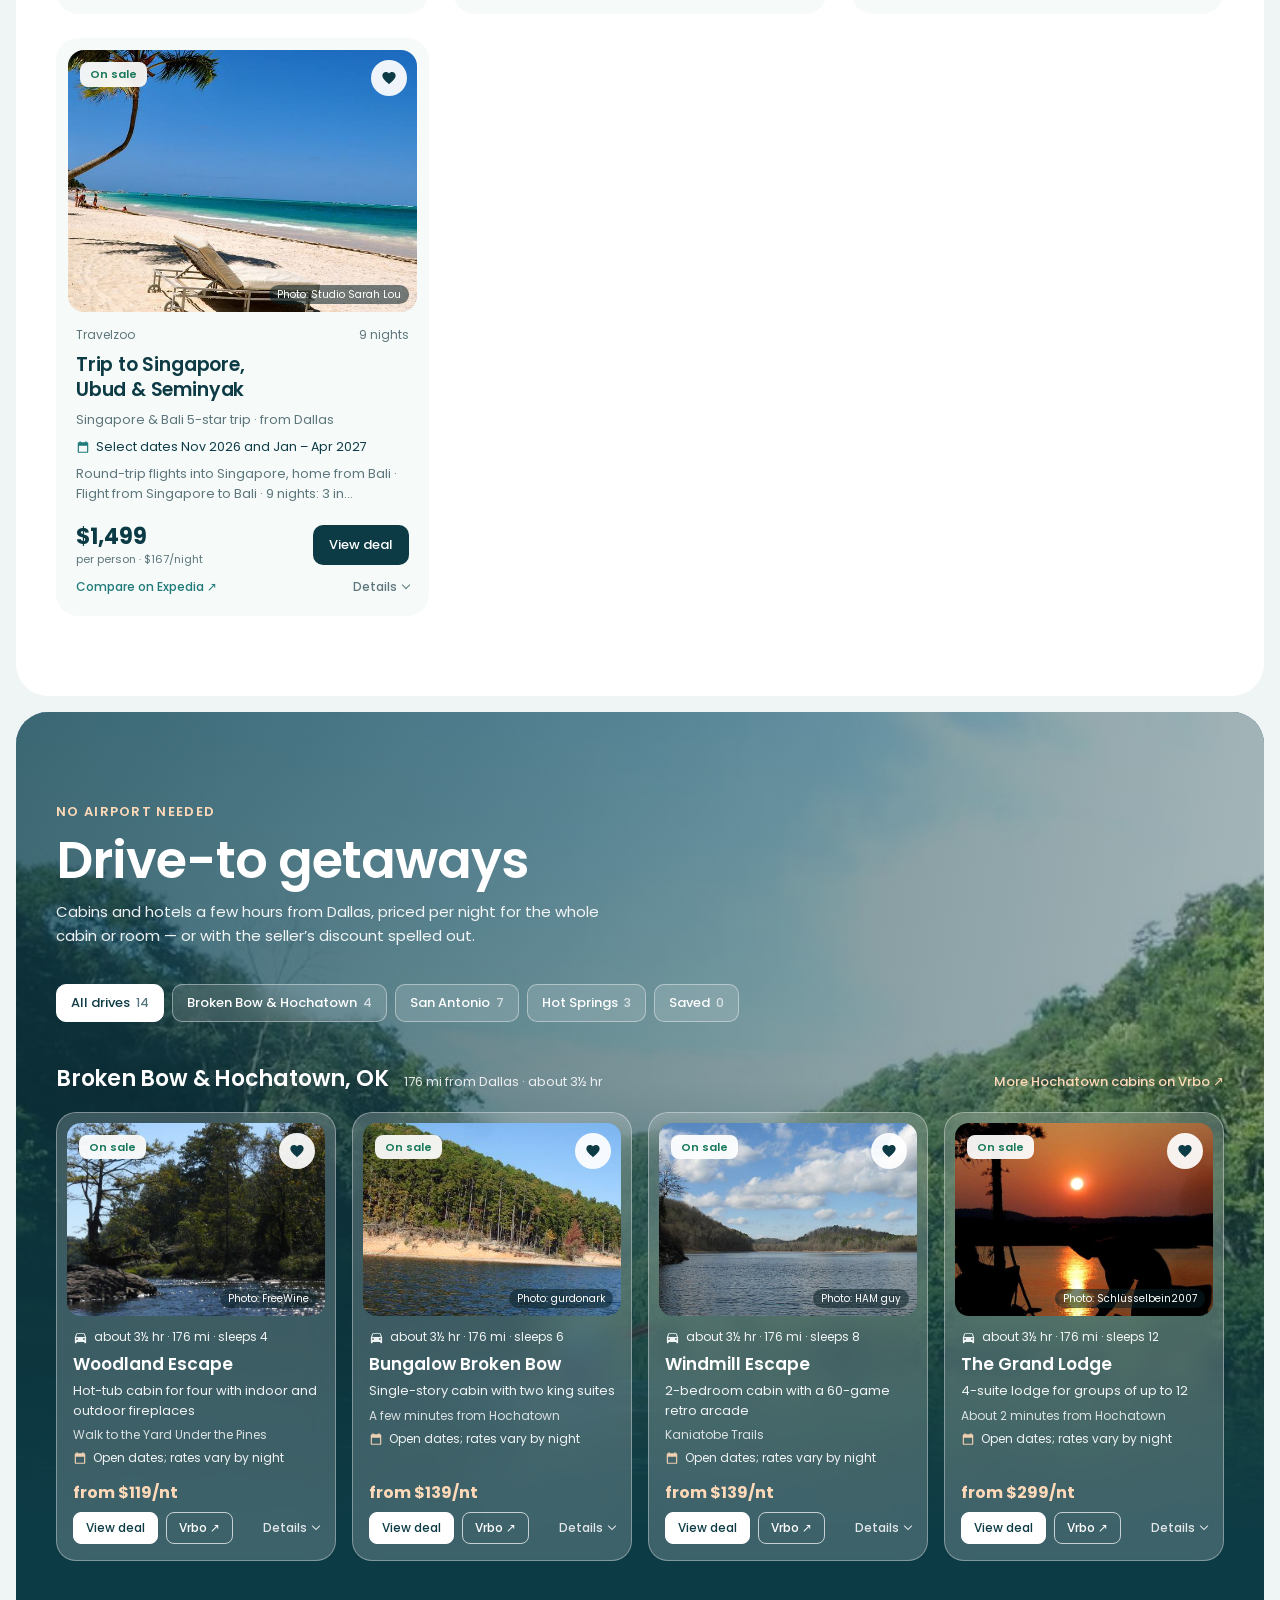
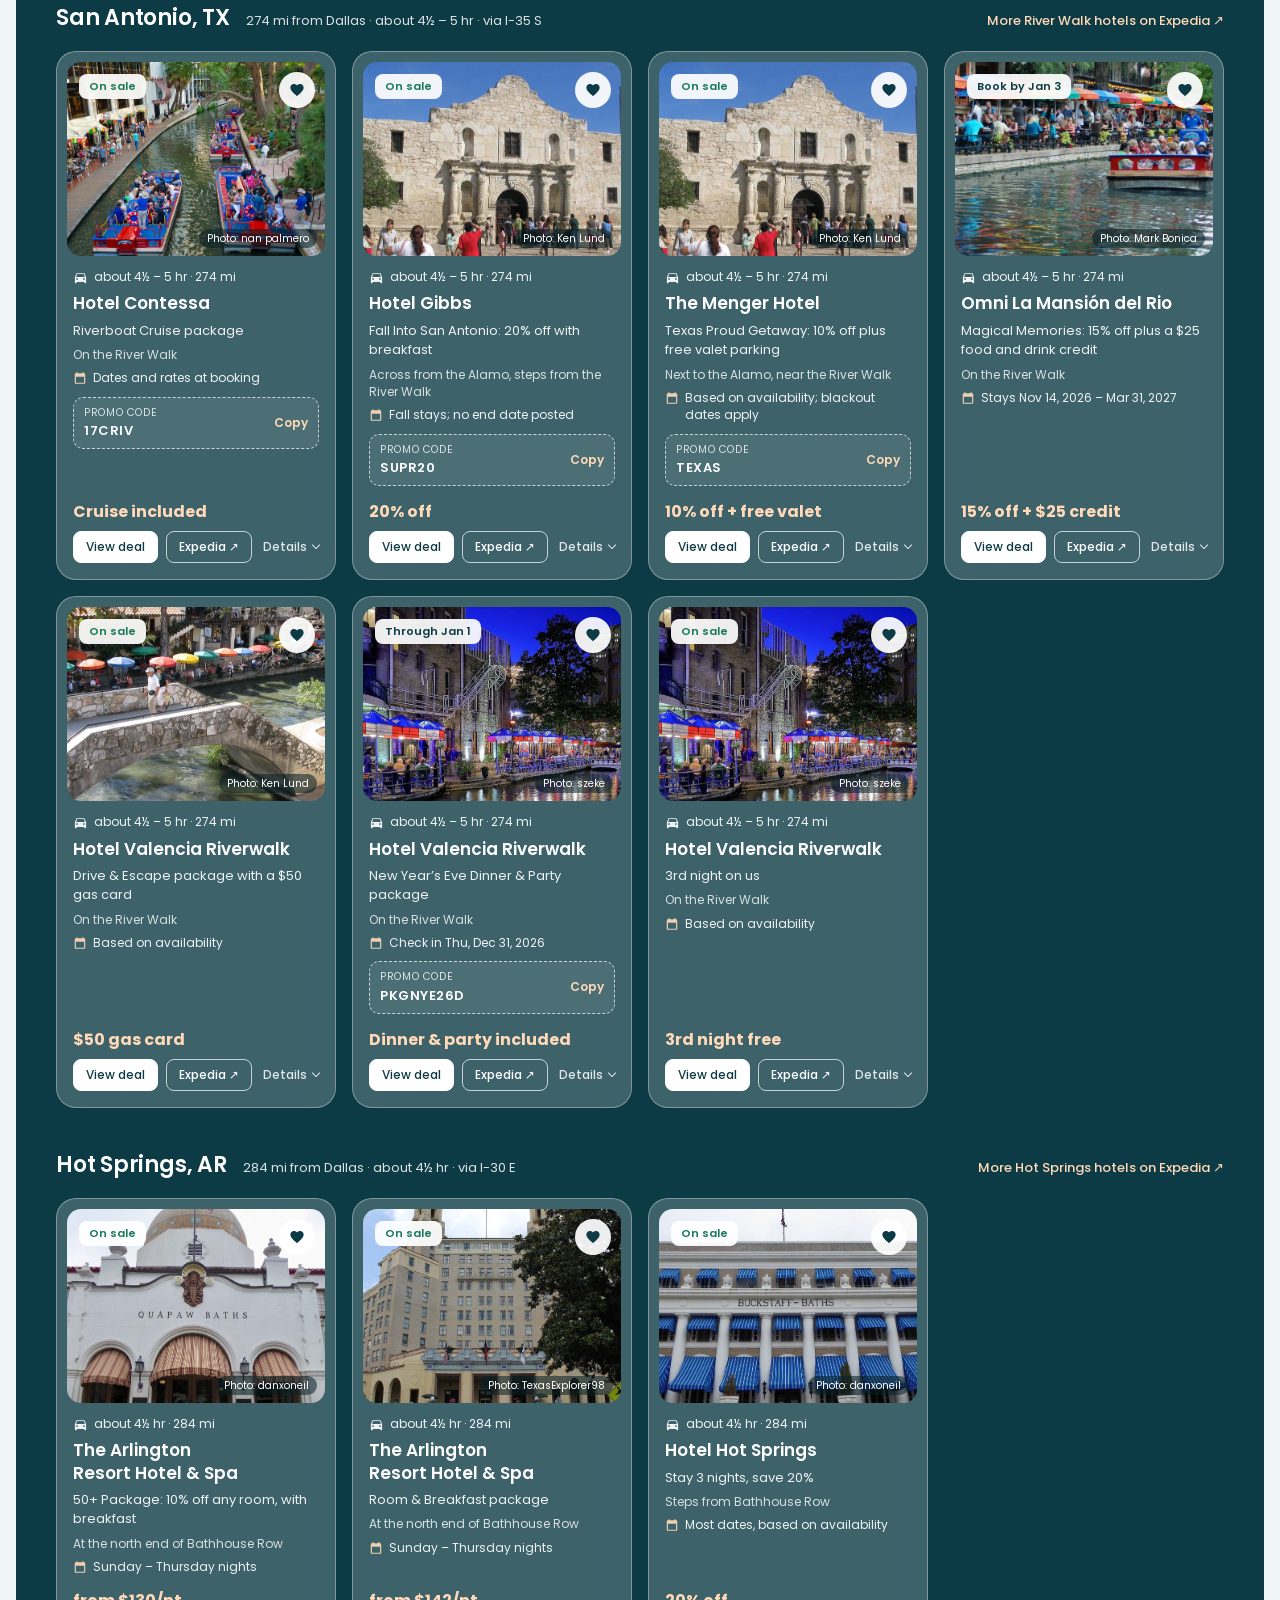
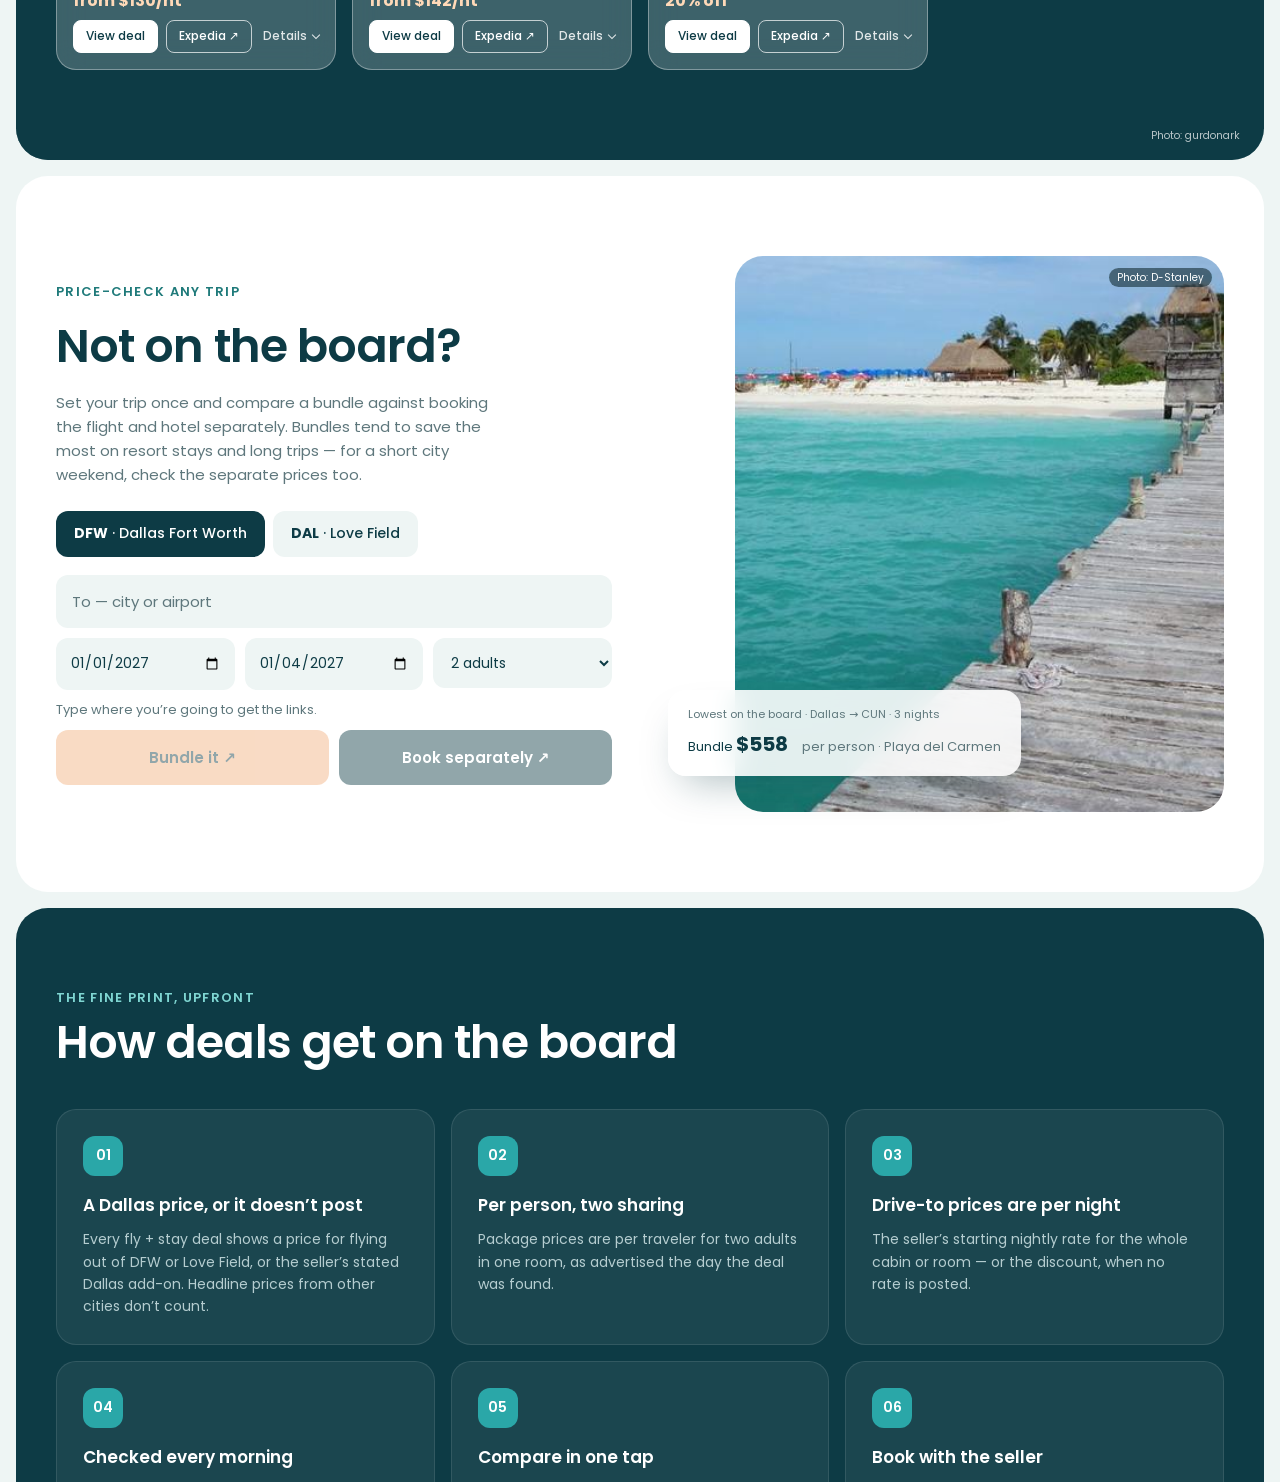
==== commit 515ca0b3: "Add phone in-feed ad (AdSense slot 3013995274) after the 3rd package card" ====
--- a/site/index.html
+++ b/site/index.html
@@ -306,6 +306,13 @@
 .perks li { display: flex; align-items: flex-start; gap: 6px; color: var(--ink); }
 .perks .ico { width: 15px; height: 15px; margin-top: 2px; color: var(--ok); }
 .stamp { font-size: 11.5px; }
+
+/* AdSense in-feed ad in the package list (phones; the page script places it). Label shows once an ad fills; an unfilled slot collapses. */
+.feed-ad { min-width: 0; }
+.feed-ad-label { display: none; margin: 0 4px 6px; font-size: 10.5px; font-weight: 600; letter-spacing: .08em; text-transform: uppercase; color: var(--muted); }
+.feed-ad:has(> ins.adsbygoogle[data-ad-status="filled"]) > .feed-ad-label { display: block; }
+.feed-ad:has(> ins.adsbygoogle[data-ad-status="unfilled"]) { display: none; }
+.feed-ad > ins.adsbygoogle[data-ad-status="unfilled"] { display: none !important; }
 
 .empty { display: grid; justify-items: center; gap: 10px; padding: 50px 20px; text-align: center; }
 .empty h3 { font-size: 20px; font-weight: 600; }
@@ -1457,9 +1464,32 @@
     return liveDrives().filter(d => q.spec.words.every(w => driveHay(d).includes(w)));
   }
 
+  // ---------- AdSense in-feed ad: phones only, in the package list after the 3rd card ----------
+  // Made once, the first time the list is drawn at phone width. Later redraws (filters, search, sort, saved)
+  // leave that element where it is and put the new cards around it, so the ad is never moved, re-made or
+  // re-requested. The deploy's pre-render draws at desktop width, so no ad is ever written into the HTML.
+  // The AdSense loader (adsbygoogle.js) is in <head>.
+  const FEED_AD = { after: 3, media: '(max-width: 600px)', client: 'ca-pub-2936333423174343', slot: '3013995274', layoutKey: '-ge-18+4s-j7+sj' };
+  let feedAd = null;
+  function placeFeedAd() {
+    if (feedAd || state.phase !== 'ready') return;
+    let phone = false;
+    try { phone = window.matchMedia(FEED_AD.media).matches; } catch (e) { /* no matchMedia: no ad */ }
+    if (!phone) return;
+    const cards = $$('#tickets > .card');
+    if (!cards.length) return;
+    feedAd = h('div', { class: 'feed-ad' },
+      h('p', { class: 'feed-ad-label', text: 'Advertisement' }),
+      h('ins', { class: 'adsbygoogle', style: 'display:block', 'data-ad-format': 'fluid', 'data-ad-layout-key': FEED_AD.layoutKey, 'data-ad-client': FEED_AD.client, 'data-ad-slot': FEED_AD.slot }));
+    cards[Math.min(FEED_AD.after, cards.length) - 1].after(feedAd);
+    try { (window.adsbygoogle = window.adsbygoogle || []).push({}); } catch (e) { /* blocked or not ready: the slot stays empty */ }
+  }
+
   function renderList() {
     const grid = $('#tickets');
-    grid.replaceChildren();
+    const ad = feedAd && feedAd.parentNode === grid ? feedAd : null;
+    if (ad) Array.from(grid.childNodes).forEach(n => { if (n !== ad) n.remove(); });
+    else grid.replaceChildren();
     $('#empty').hidden = true;
     updateSavedCount();
     renderSearchChip();
@@ -1485,7 +1515,13 @@
     }
     const frag = document.createDocumentFragment();
     for (const d of items) frag.append(dealCard(d));
+    if (ad) {
+      const top = document.createDocumentFragment();
+      top.append(...Array.from(frag.children).slice(0, FEED_AD.after));
+      grid.insertBefore(top, ad);
+    }
     grid.append(frag);
+    placeFeedAd();
   }
 
   function renderDrives() {
@@ -2032,7 +2068,7 @@
   new MutationObserver(syncSheetCount).observe($('#count'), { childList: true, characterData: true, subtree: true });
   $('#filters').addEventListener('click', () => setTimeout(syncSheetCount));
   ['#month', '#sort'].forEach(sel => $(sel).addEventListener('change', syncSheetCount));
-  const onPhoneChange = () => { placeTools(); setBand(); };
+  const onPhoneChange = () => { placeTools(); setBand(); placeFeedAd(); };
   if (PHONE.addEventListener) PHONE.addEventListener('change', onPhoneChange); else PHONE.addListener(onPhoneChange);
   if (window.ResizeObserver) new ResizeObserver(setBand).observe($('#top'));
   window.addEventListener('resize', setBand);
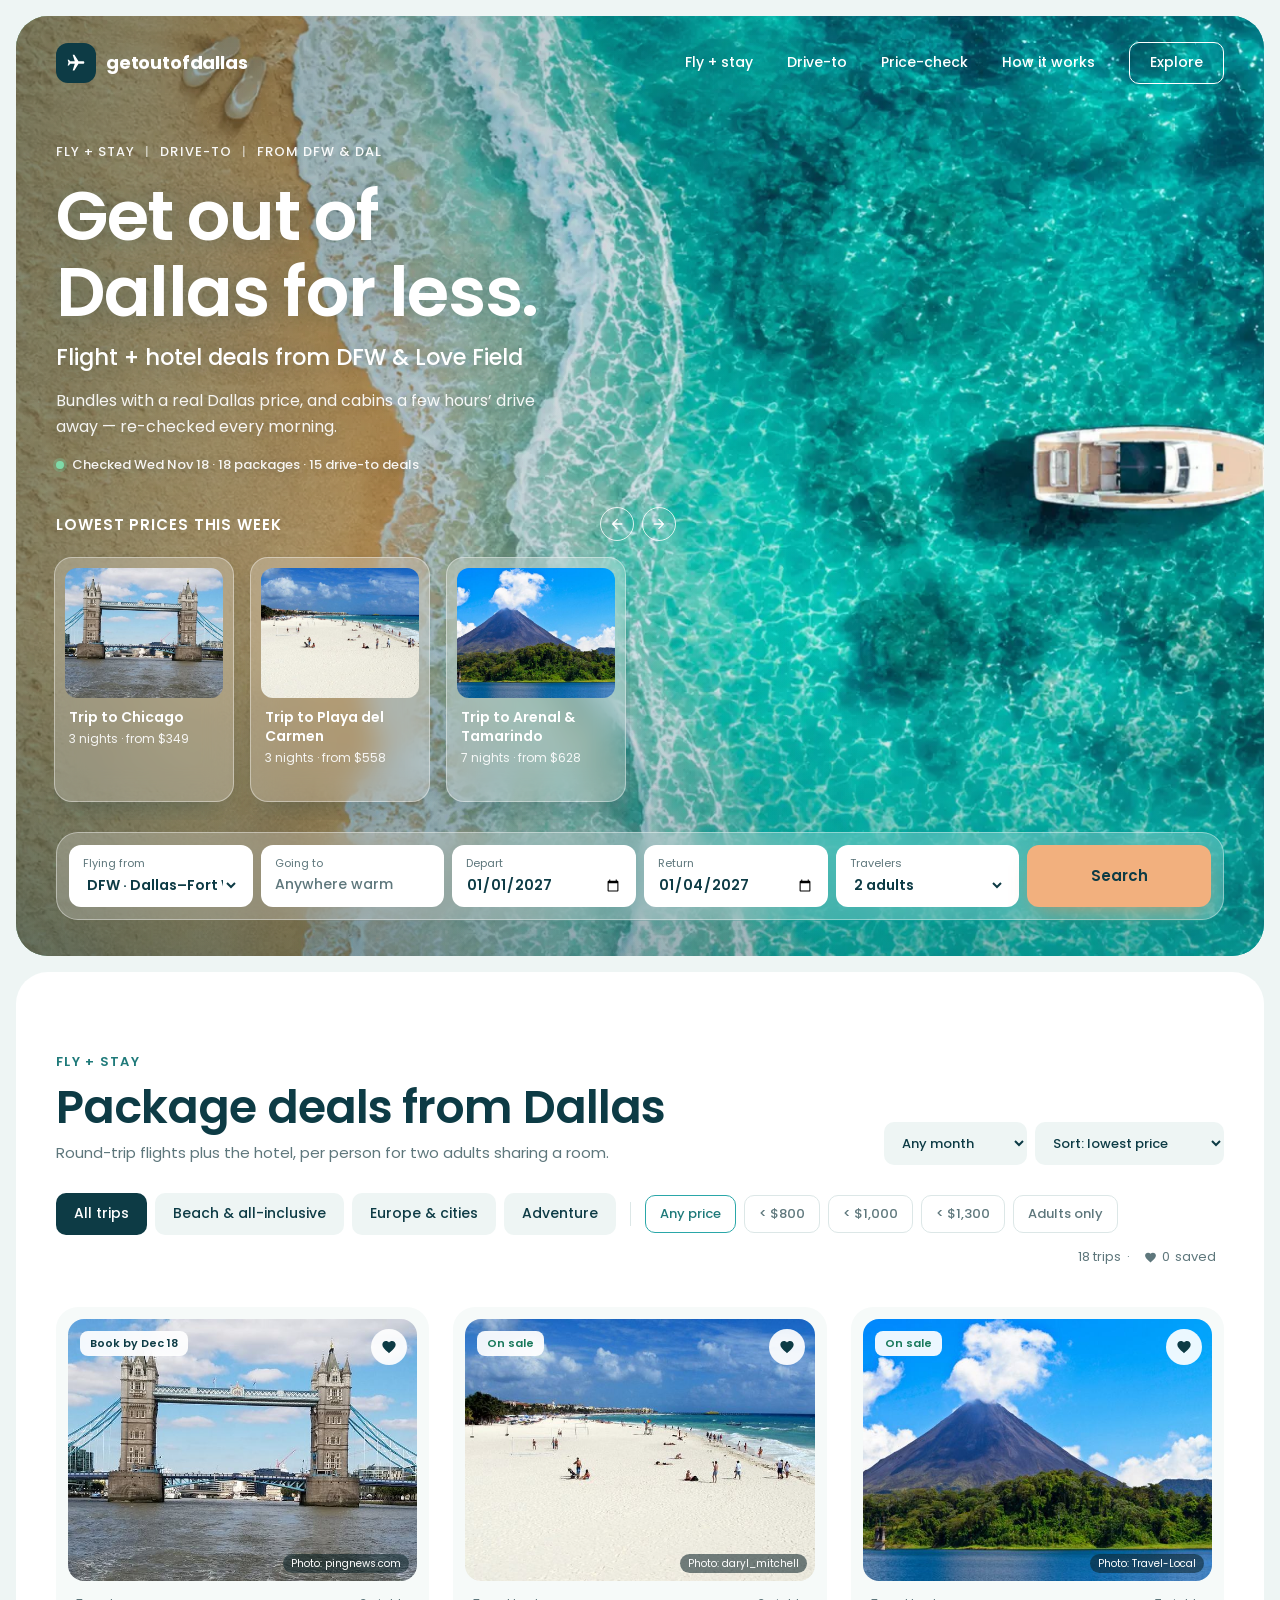
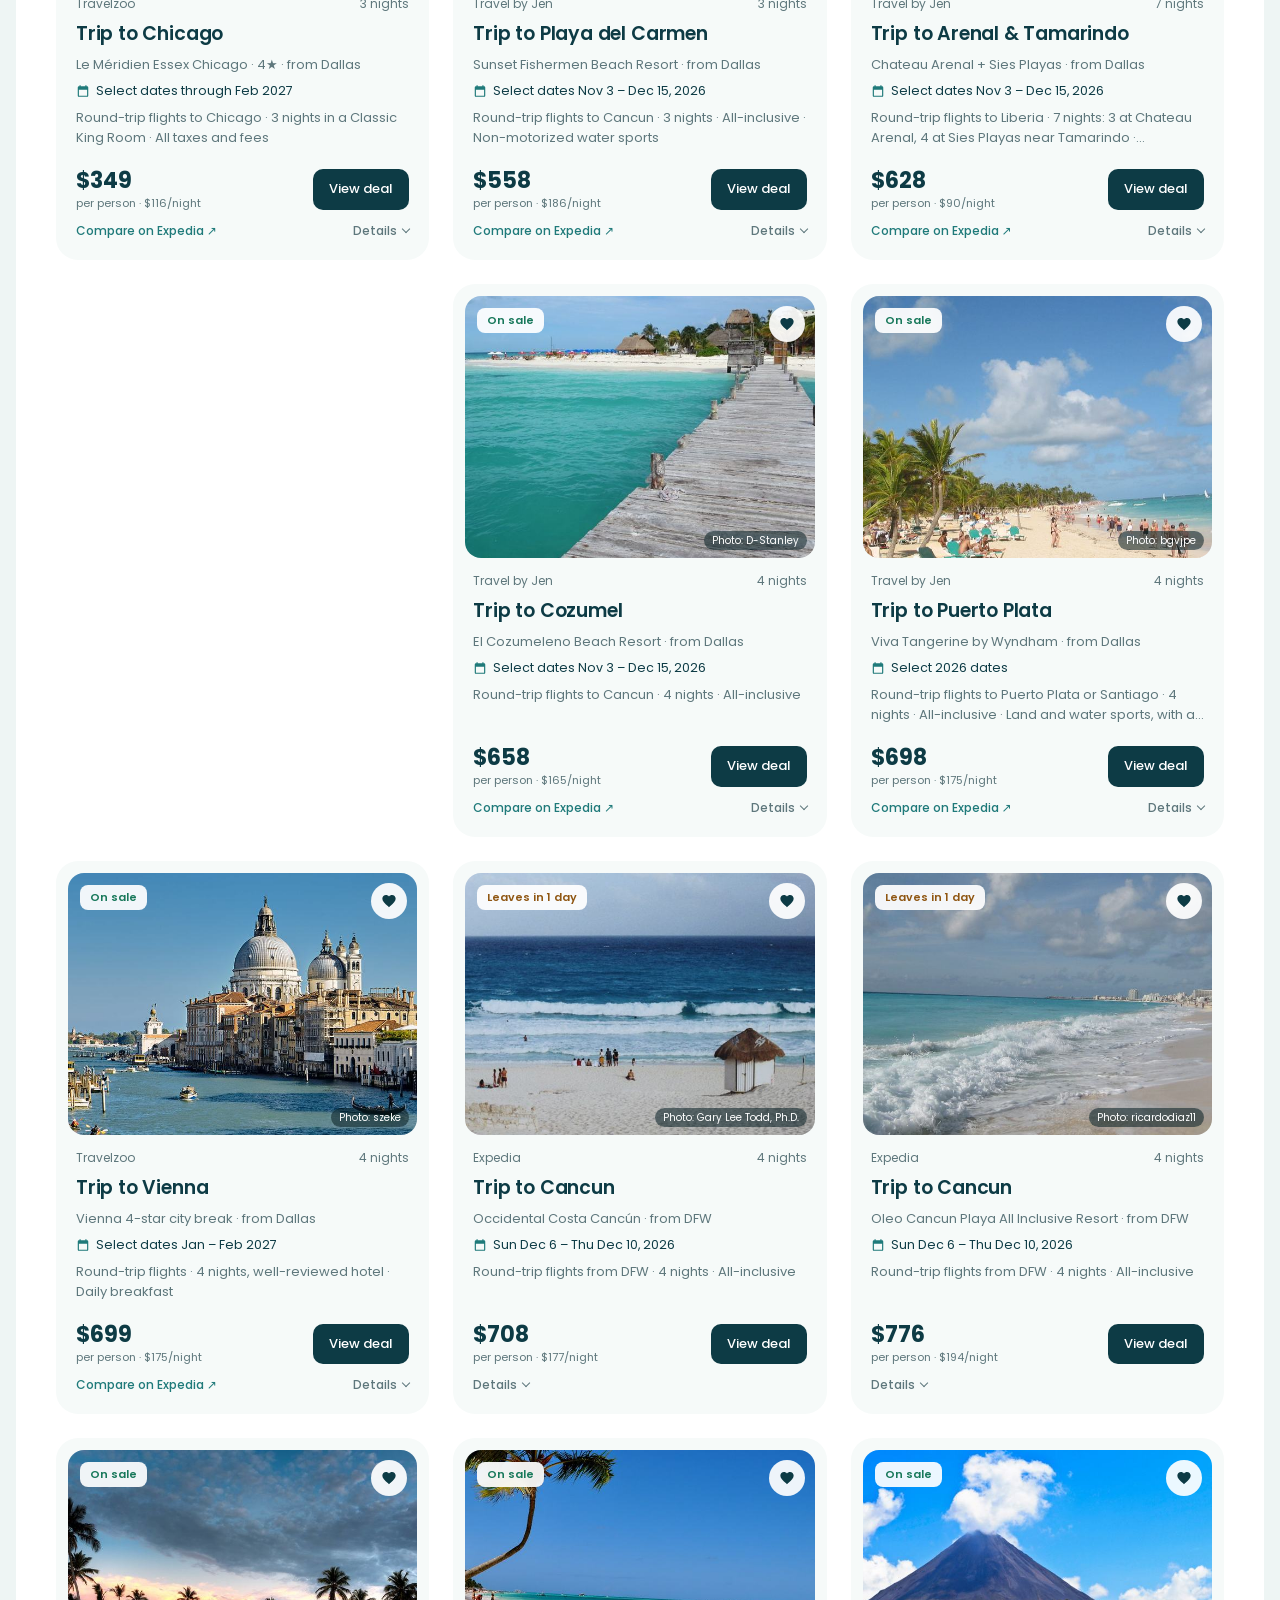
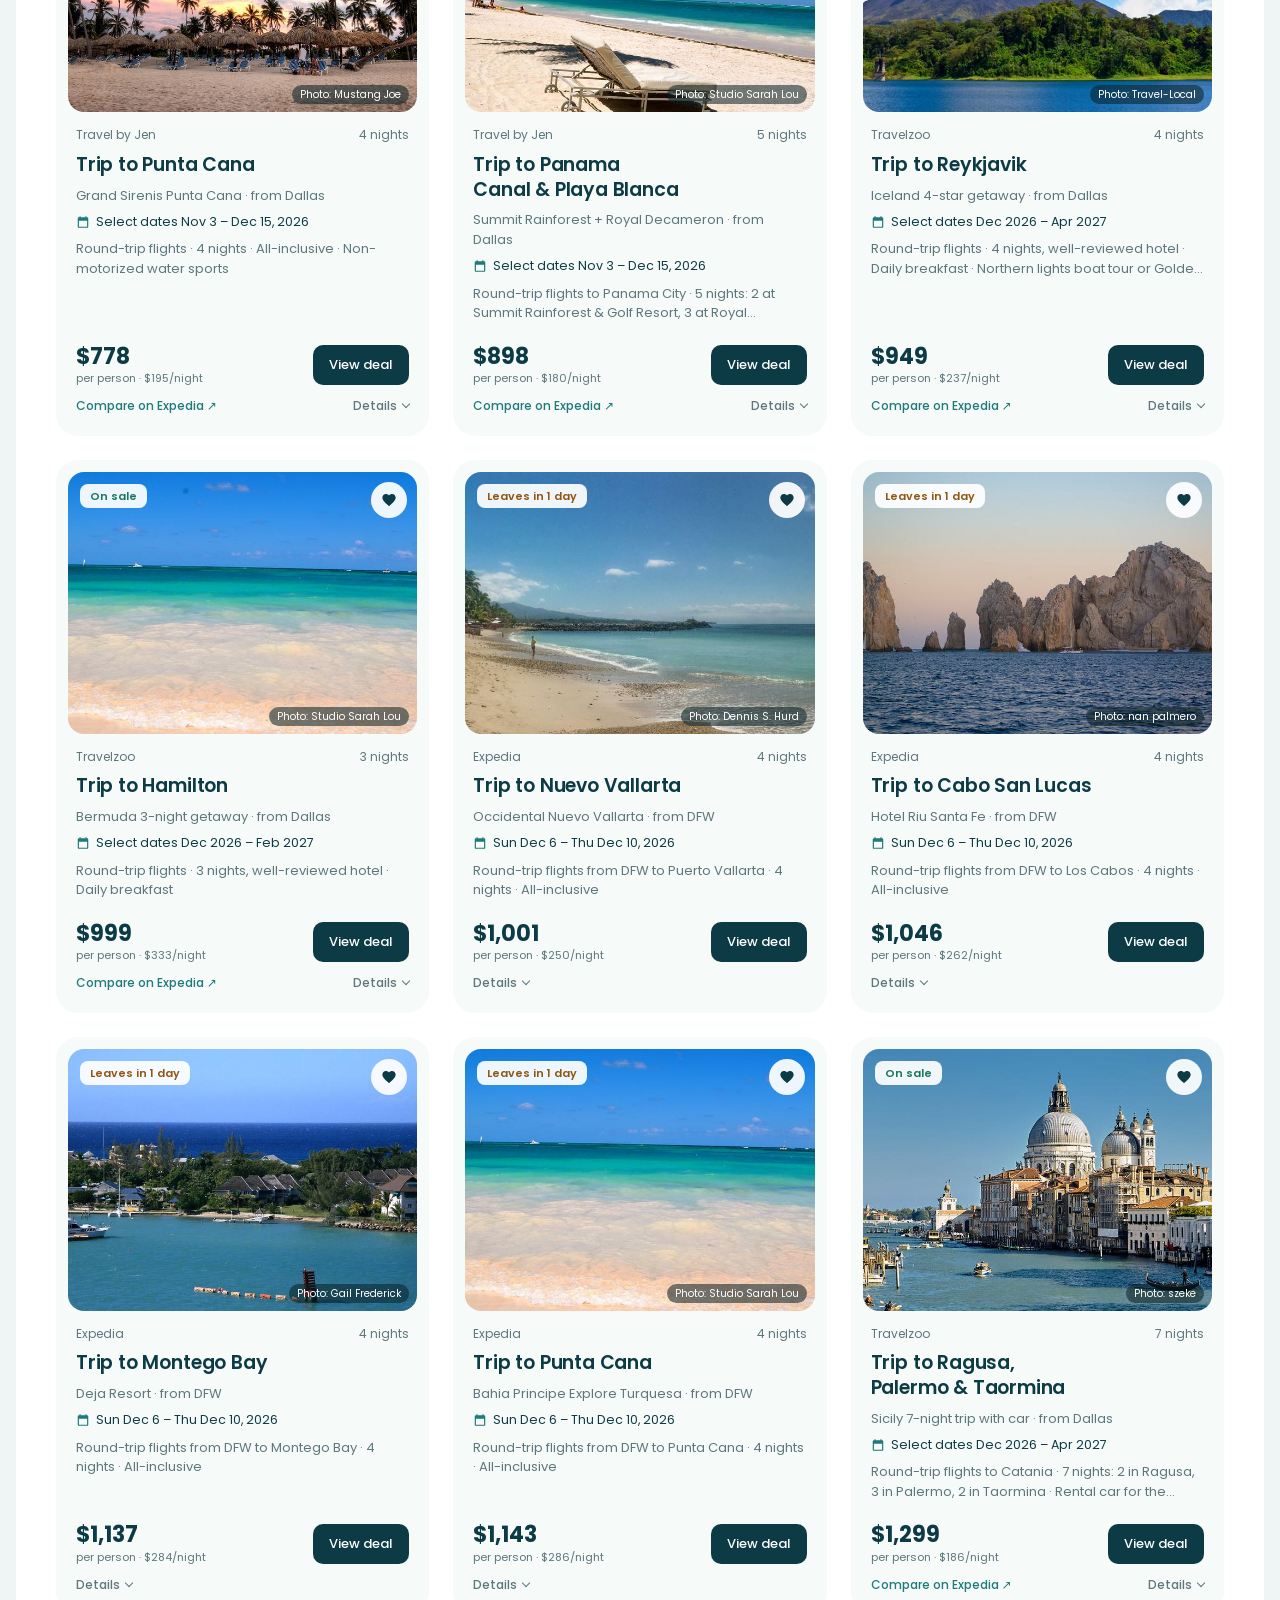
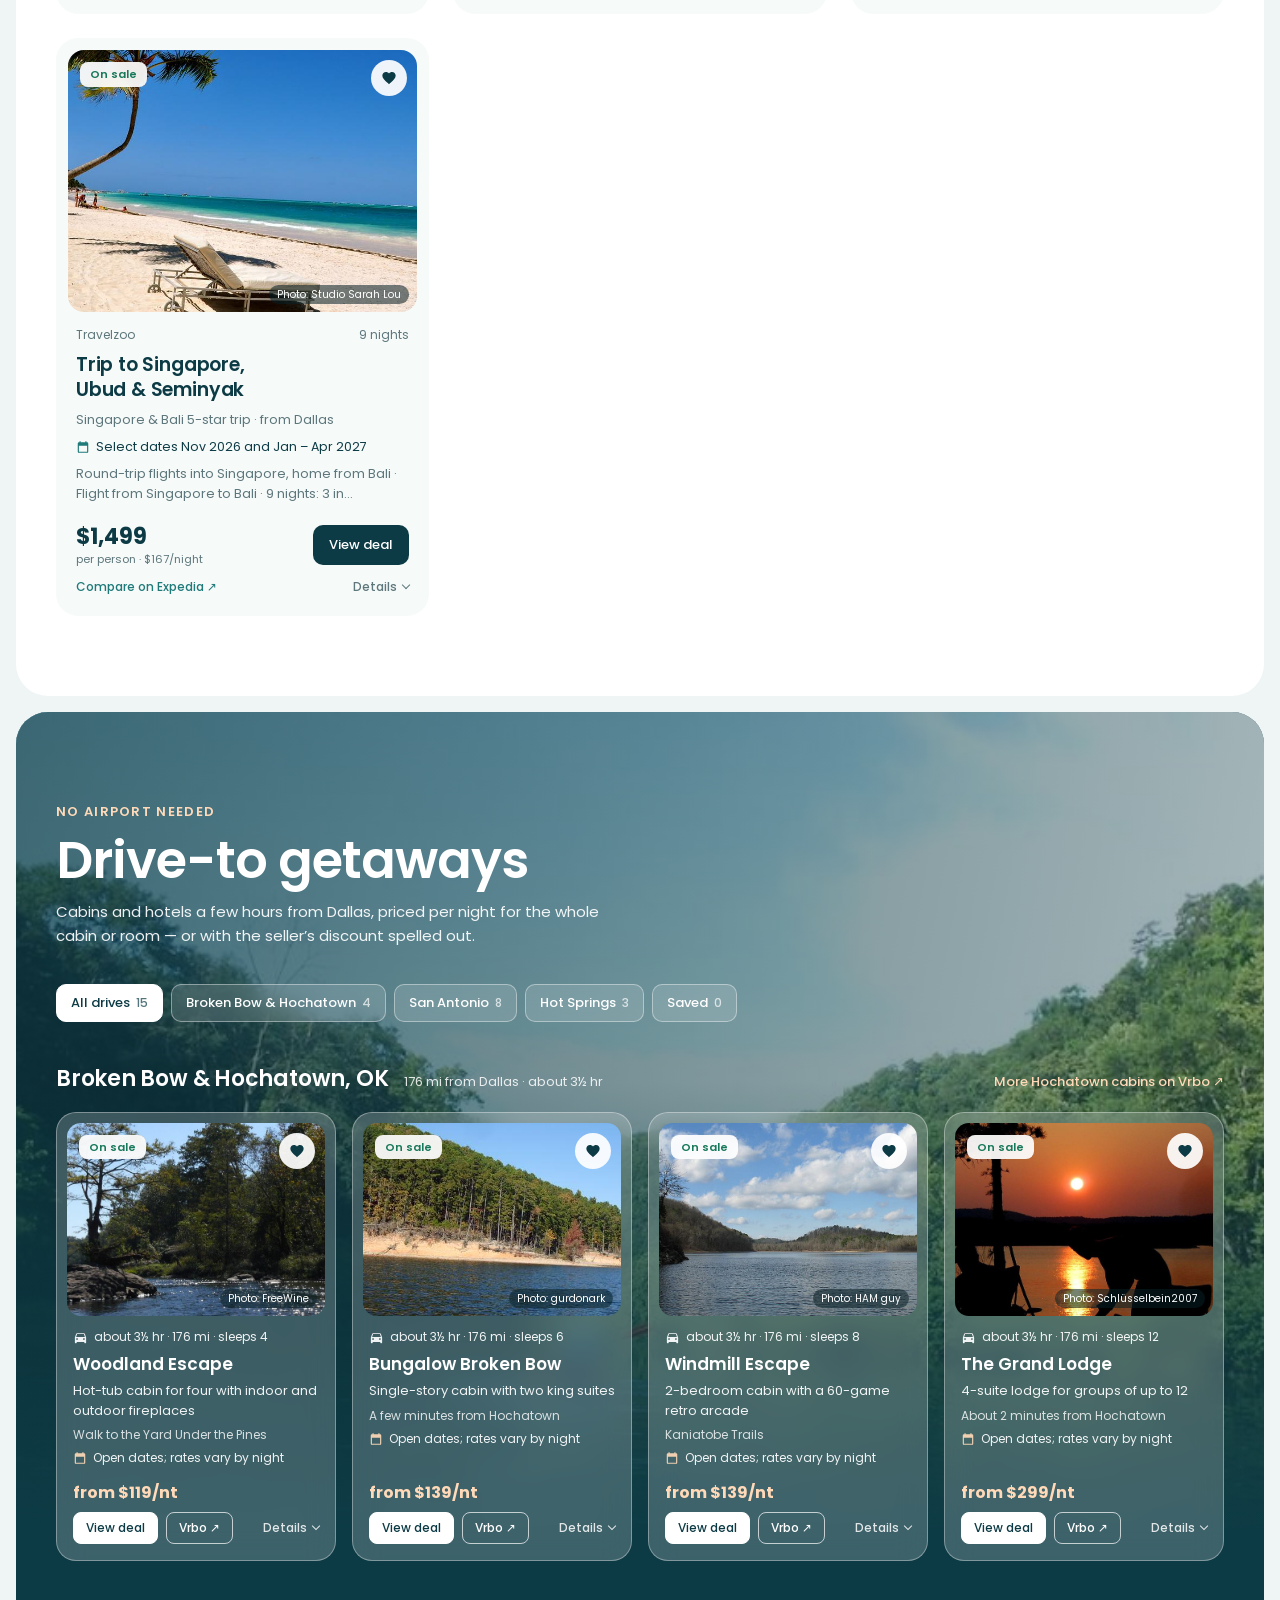
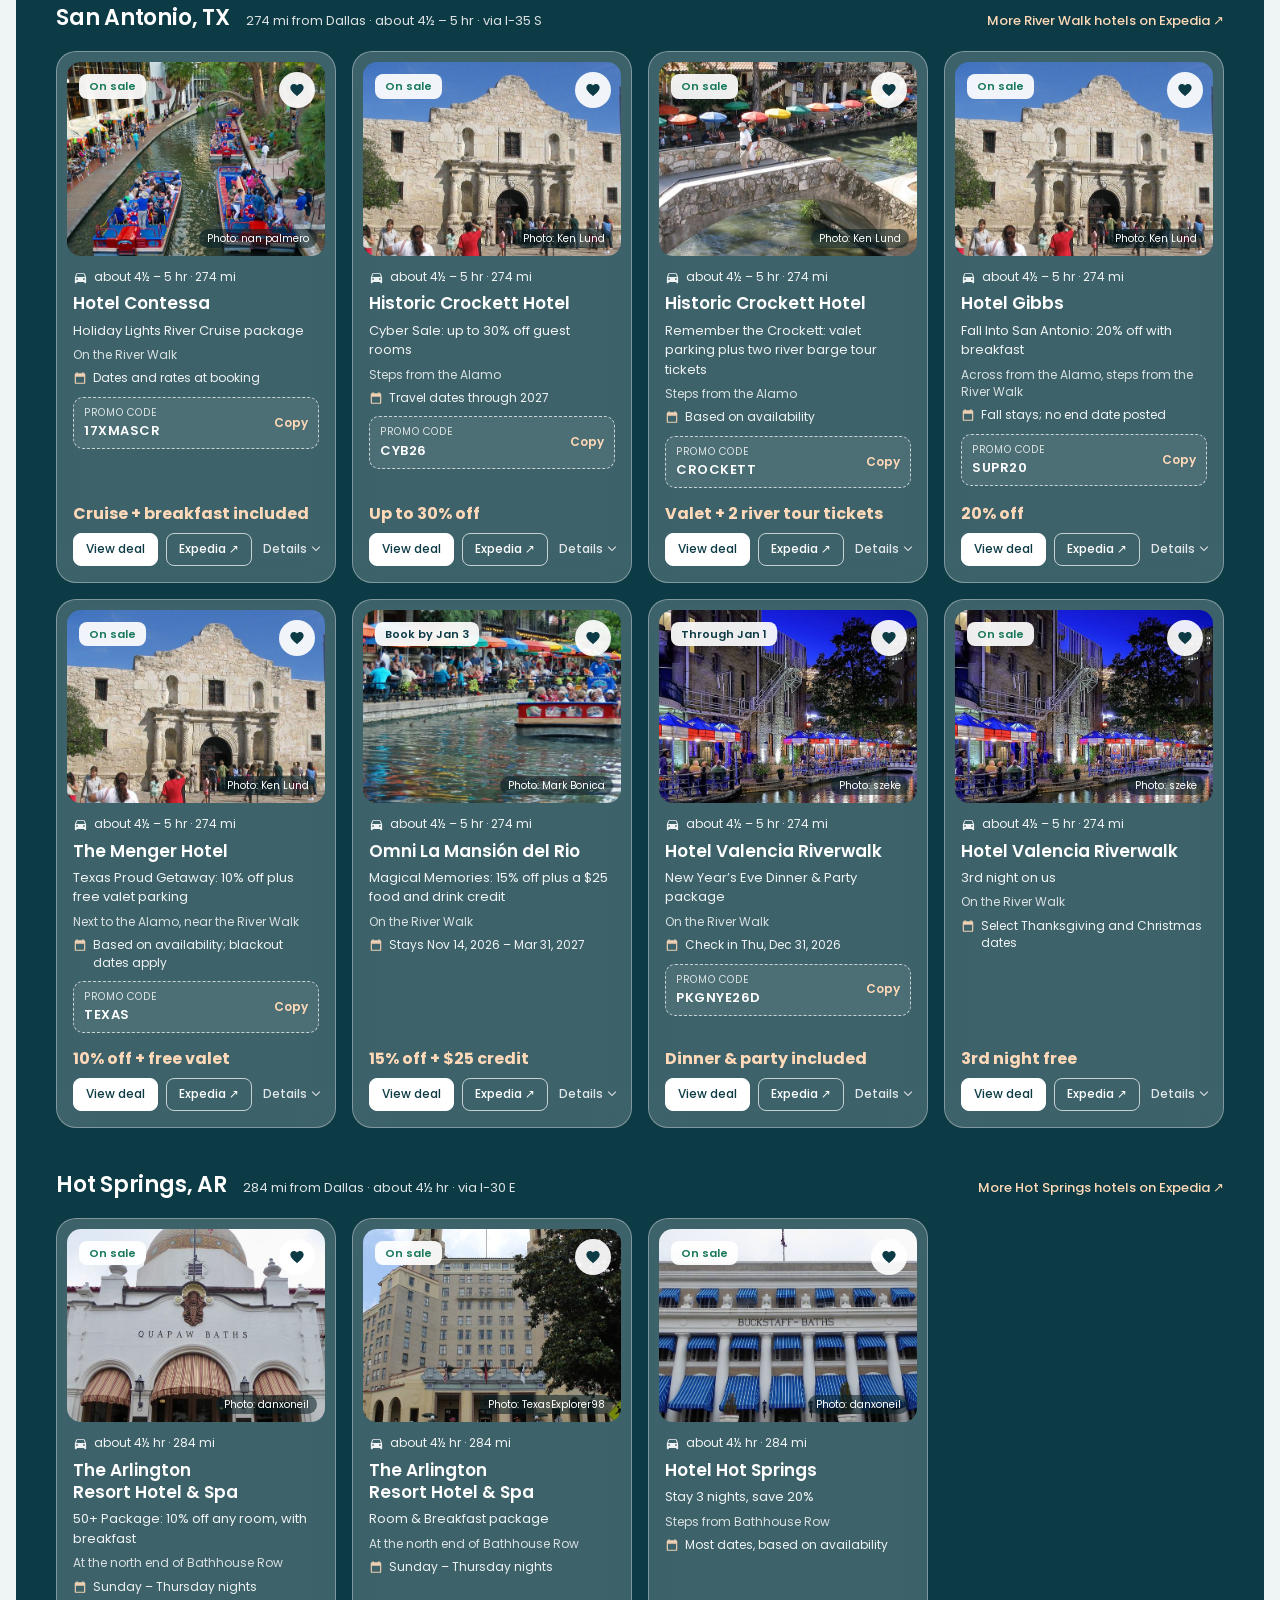
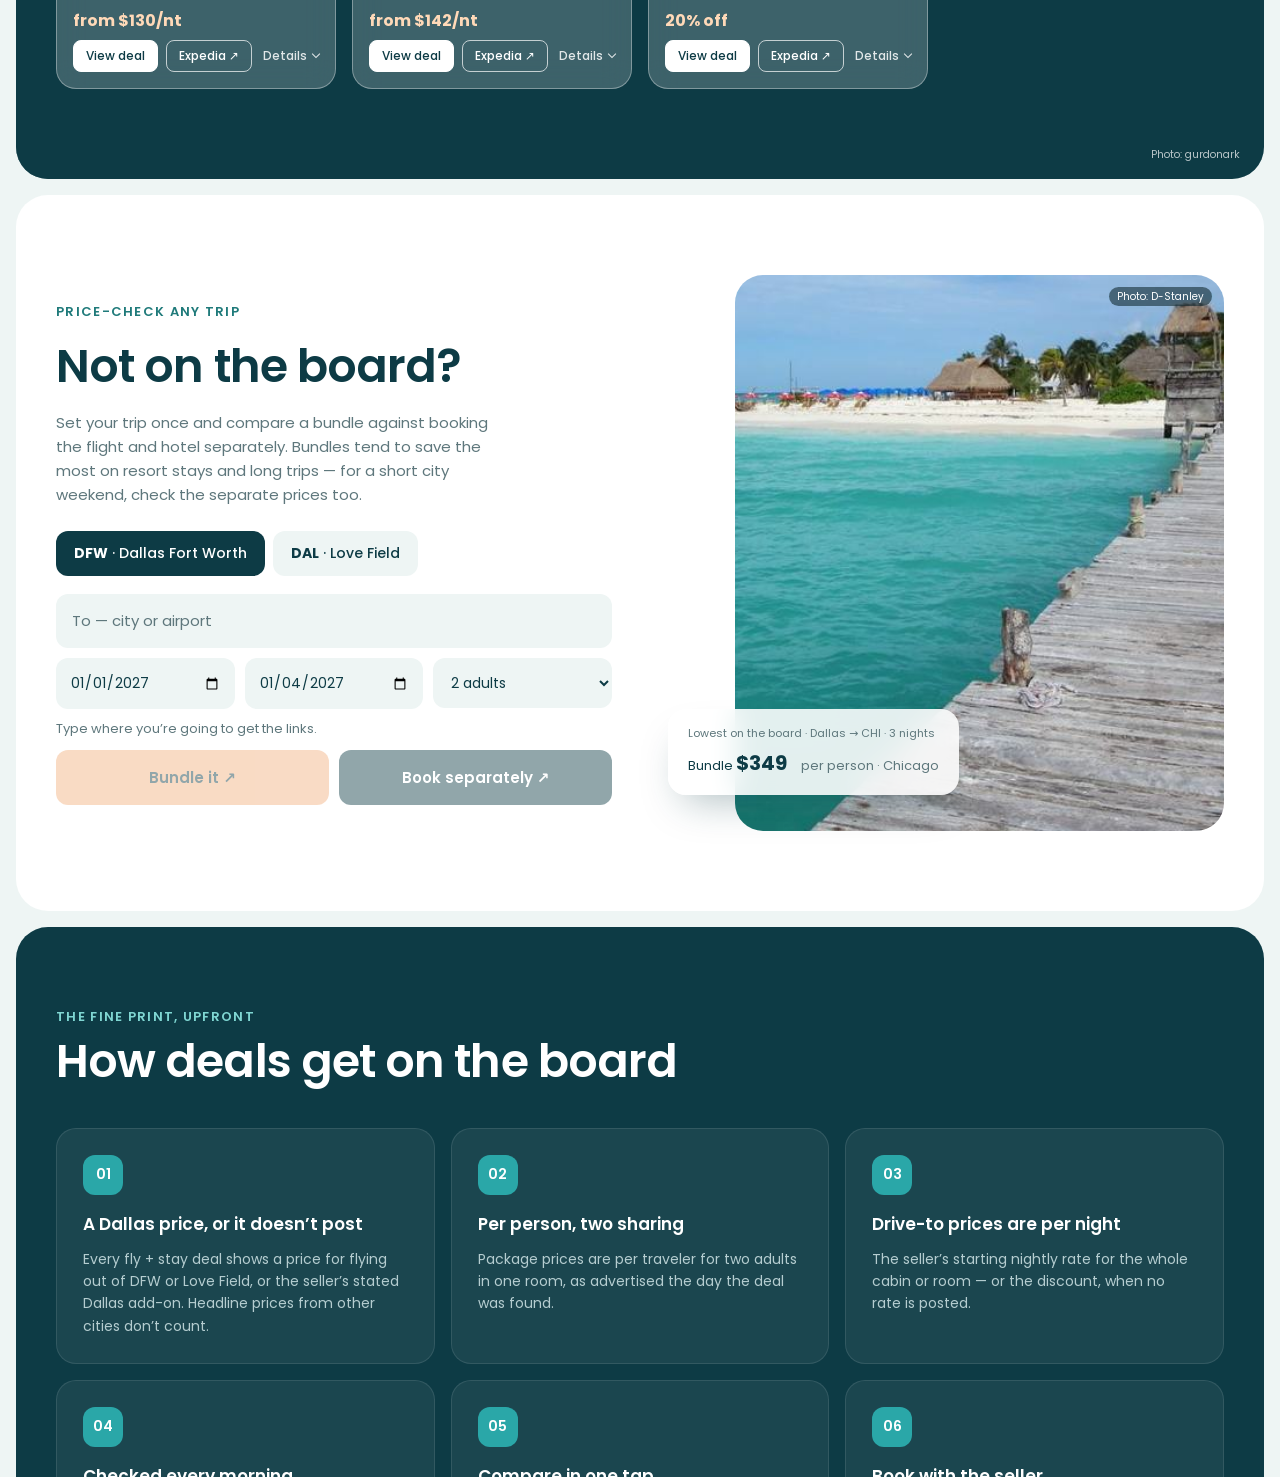
==== commit 4be7ecb6: "Add pages.css for hub pages; link the hubs from the home footer pages.css styles the generated /pack" ====
--- a/site/index.html
+++ b/site/index.html
@@ -837,7 +837,7 @@
             <summary>Photo credits</summary>
             <ul id="creditList"></ul>
           </details>
-          <p class="foot-links"><a href="terms.html">Terms of Service</a><a href="privacy.html">Privacy Policy</a><a href="mailto:hello@getoutofdallas.com">Contact</a></p>
+          <p class="foot-links"><a href="/packages/">Vacation packages from Dallas</a><a href="/drive-to/">Weekend getaways from Dallas</a><a href="terms.html">Terms of Service</a><a href="privacy.html">Privacy Policy</a><a href="mailto:hello@getoutofdallas.com">Contact</a></p>
           <p>© 2026 Viz Studio LLC</p>
         </div>
       </footer>
